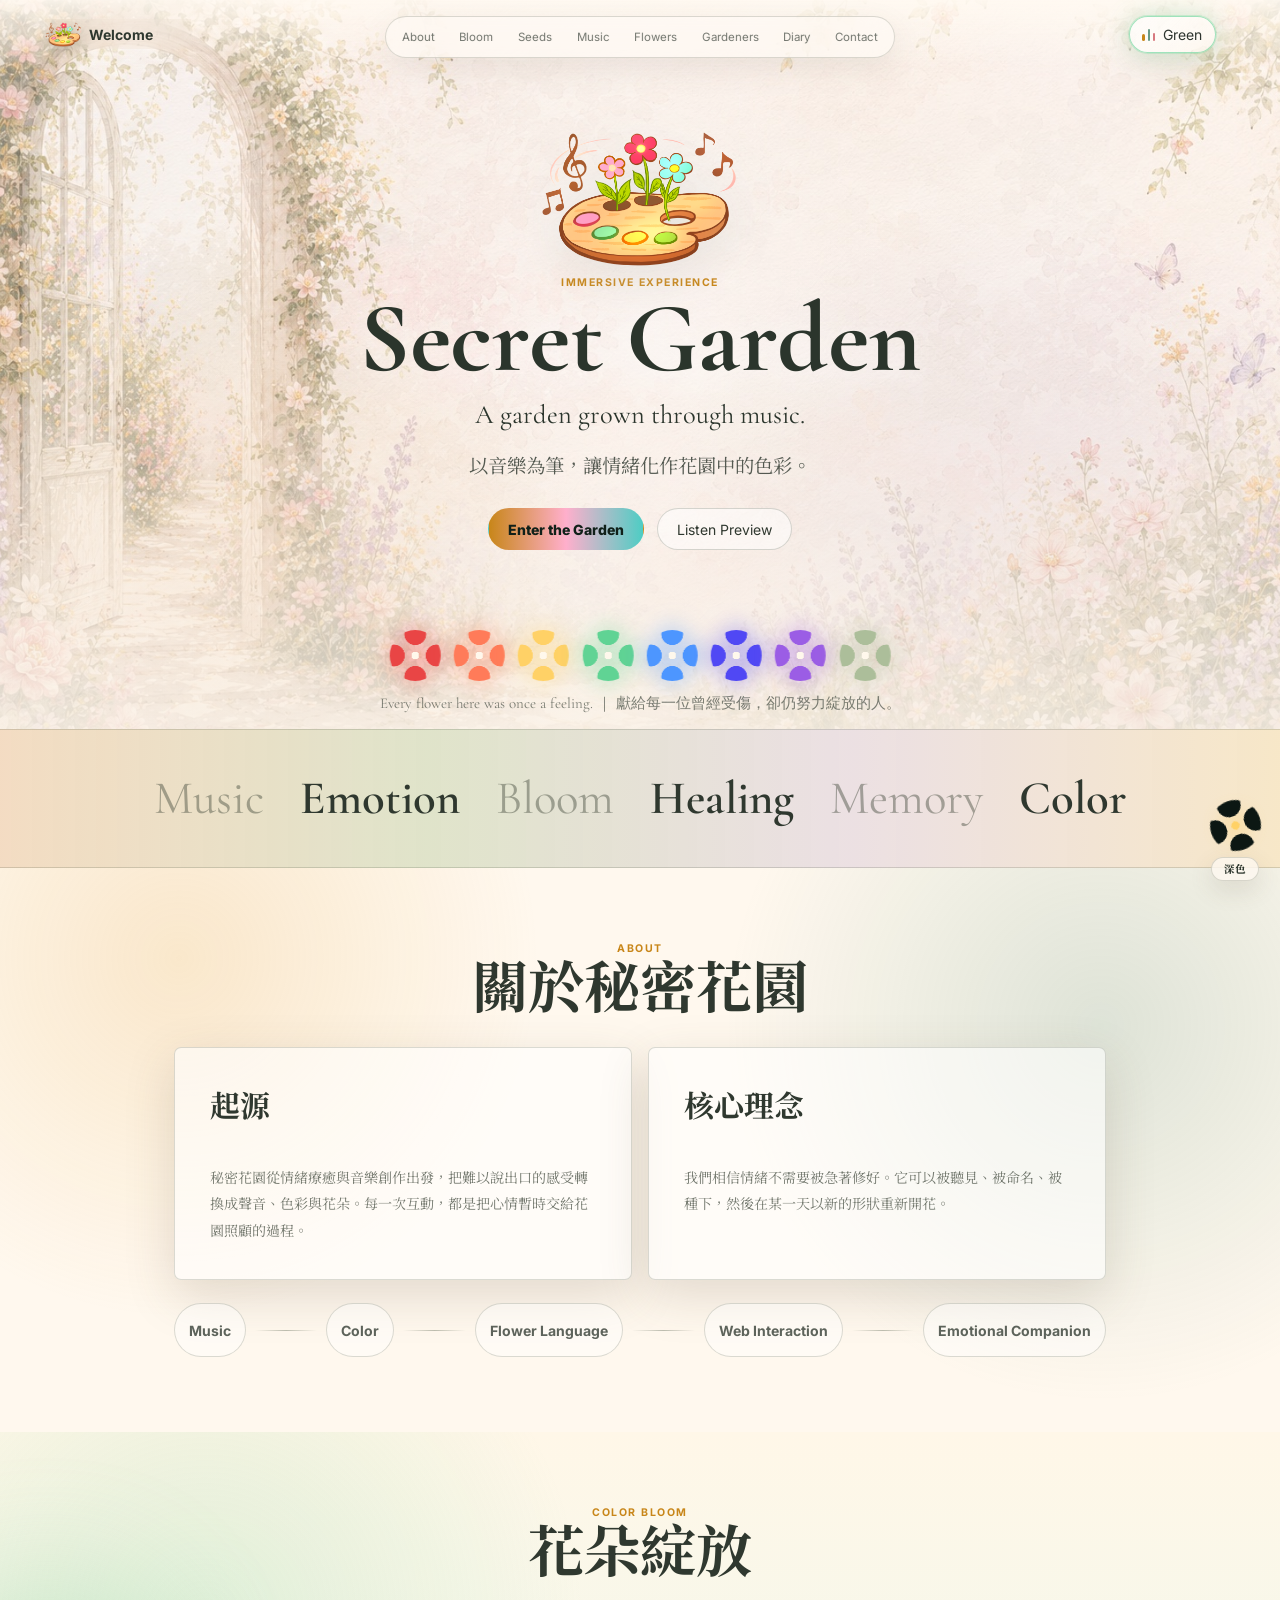
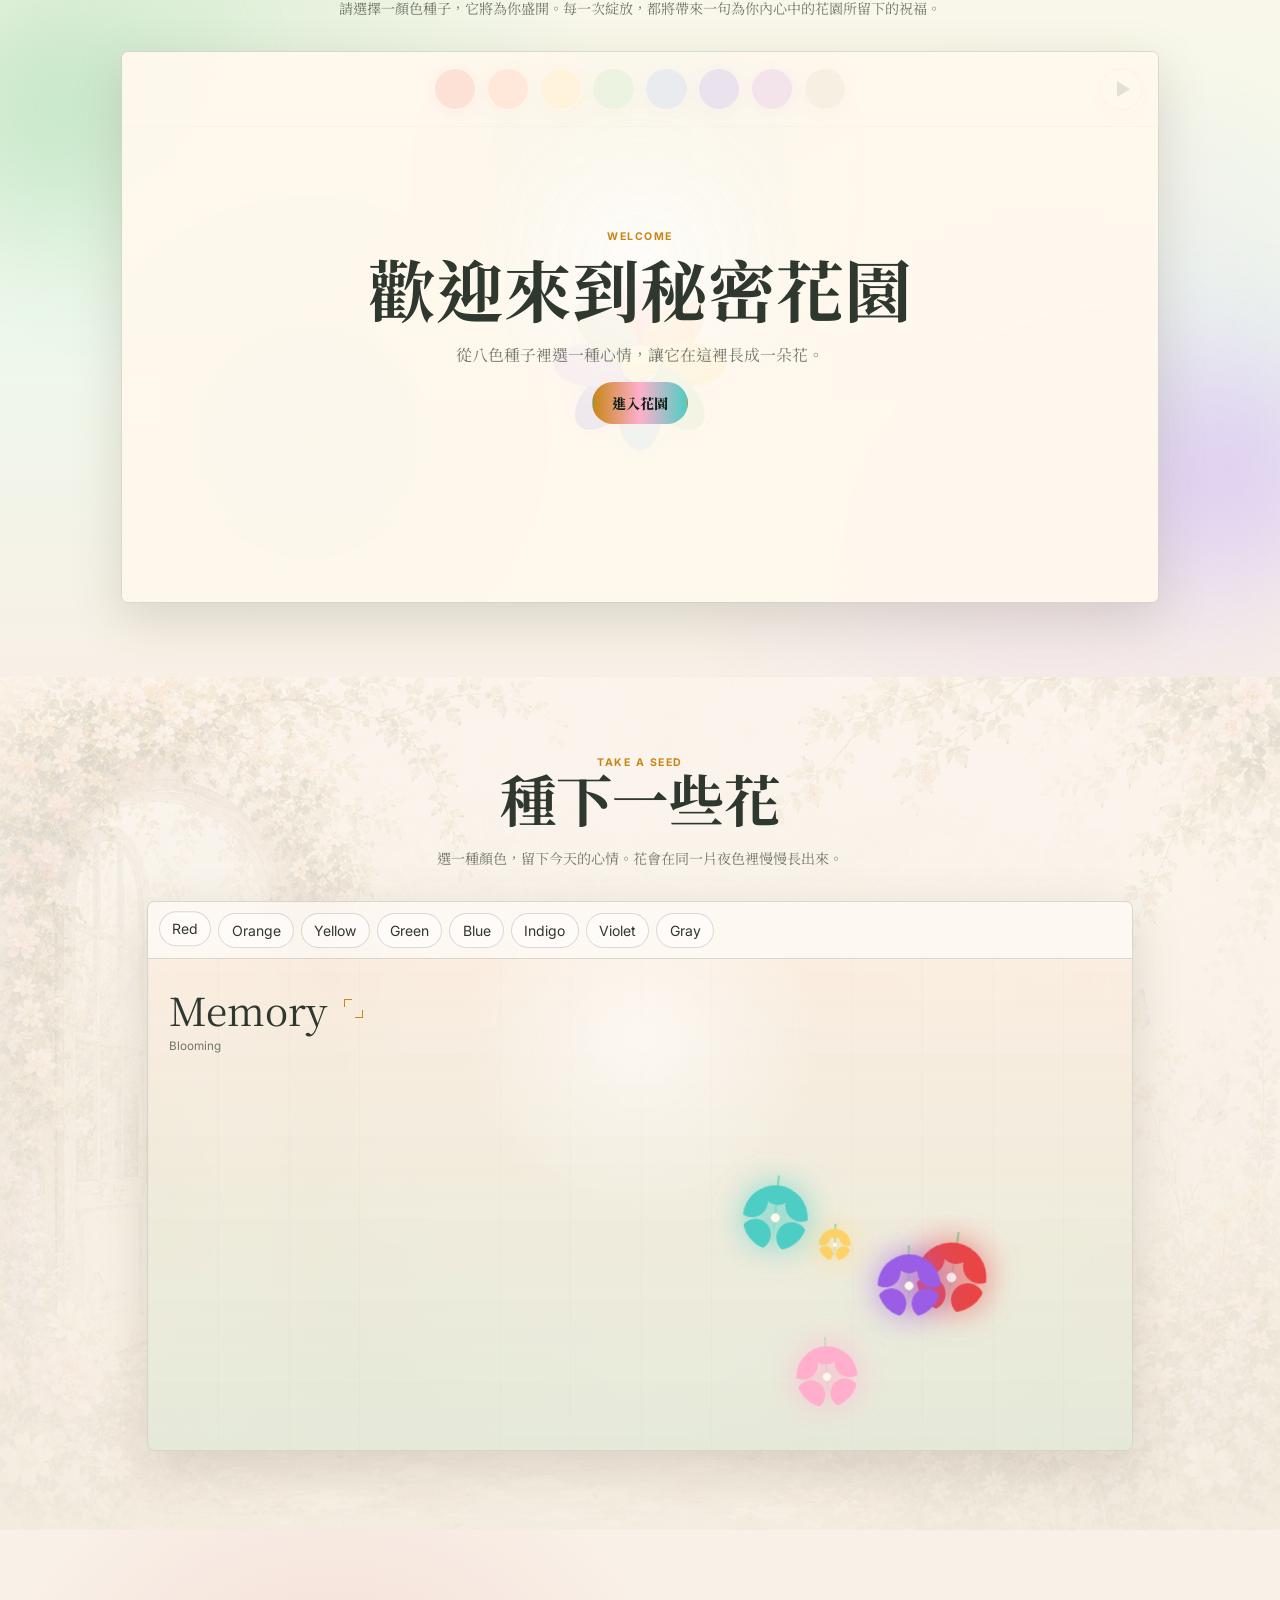
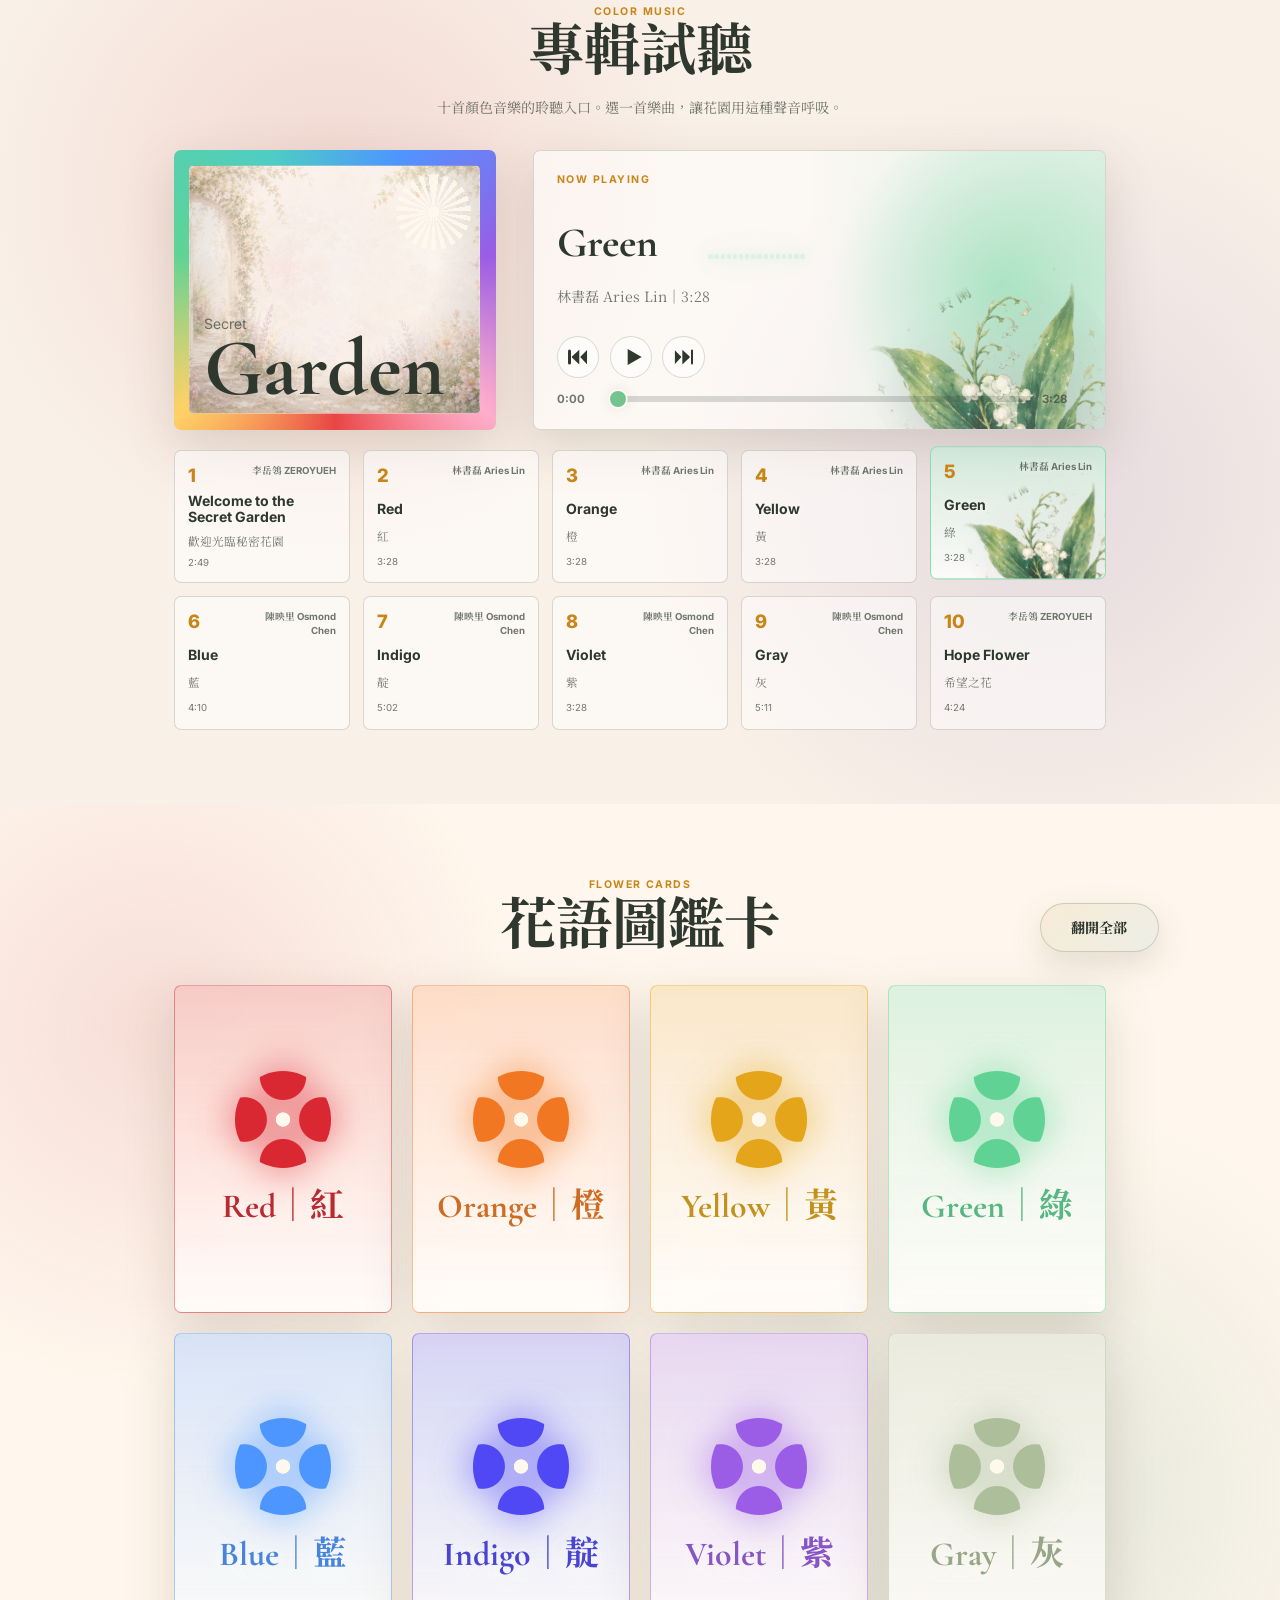
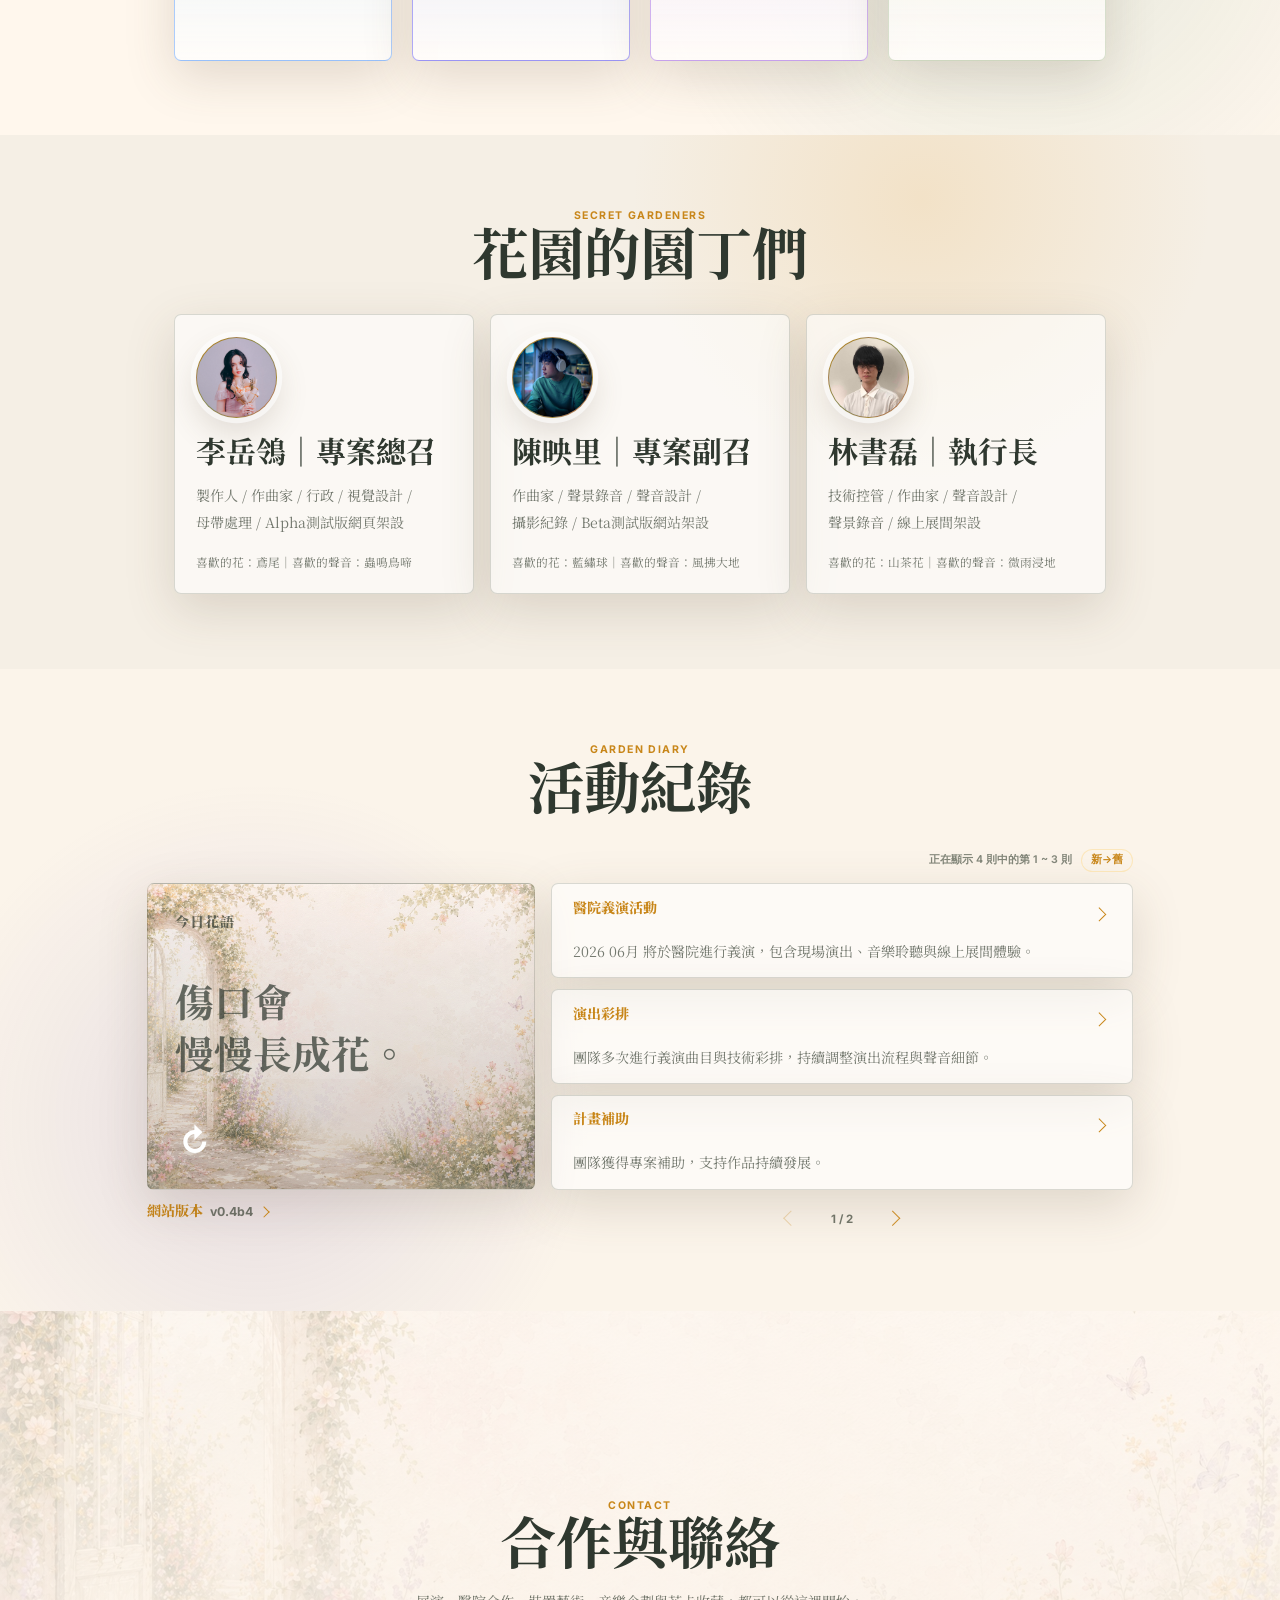
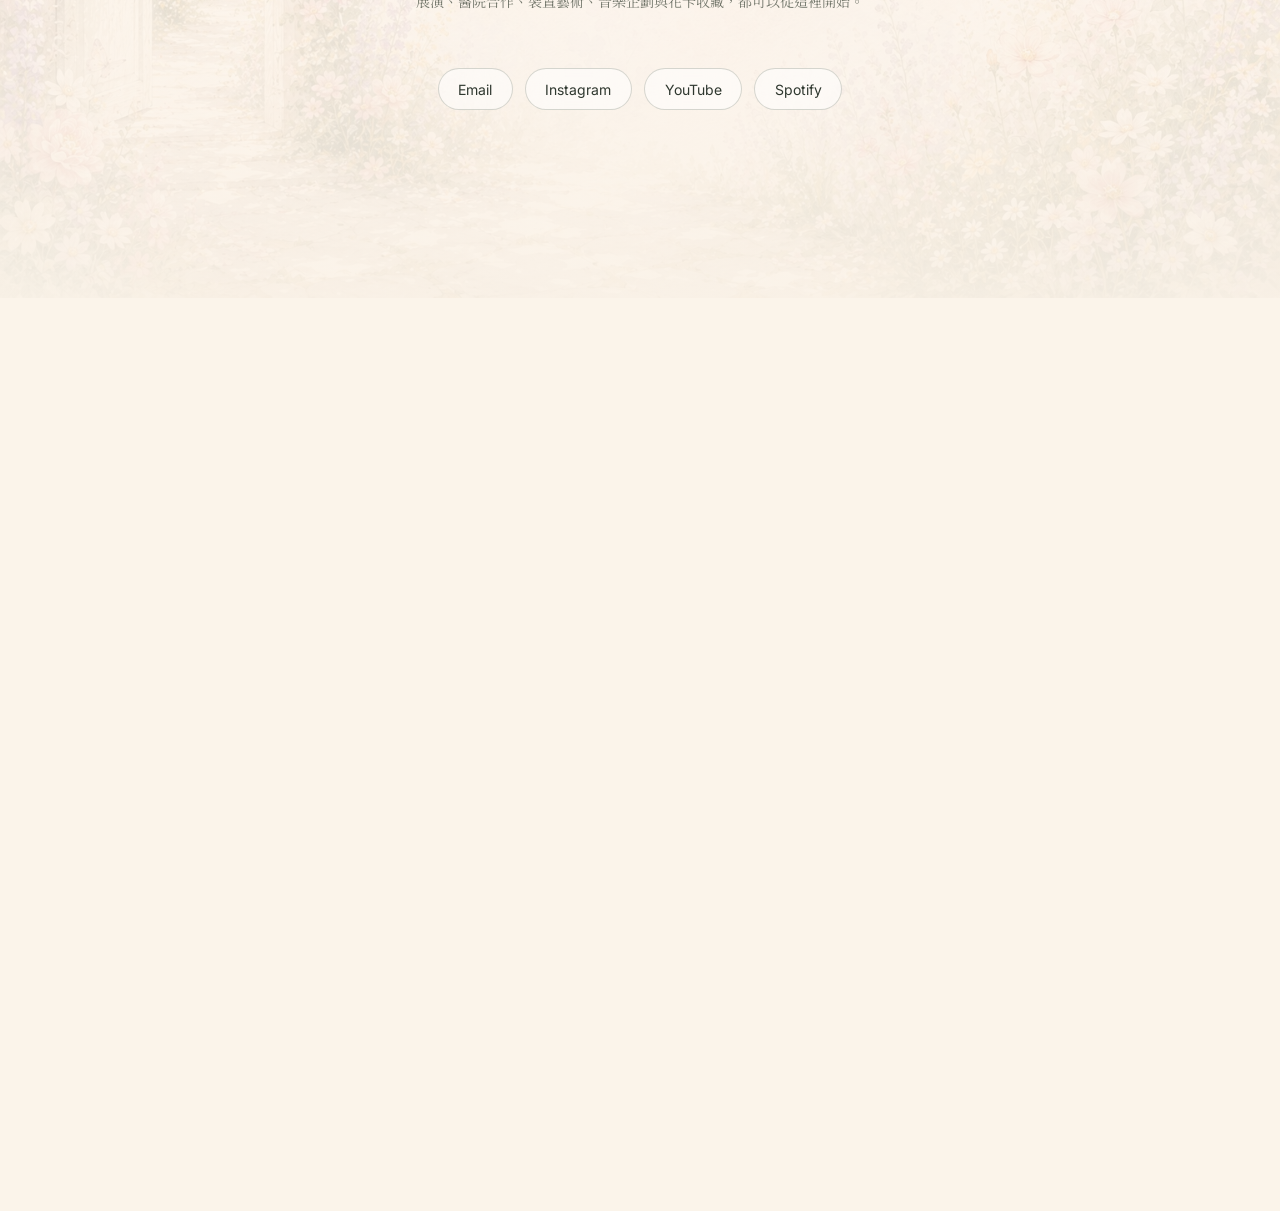
==== index.html @ f1ee034e "v0.4b4a-1" ====
<!DOCTYPE html>
<html lang="zh-Hant">
  <head>
    <script type="text/javascript">
    (function(c,l,a,r,i,t,y){
        c[a]=c[a]||function(){(c[a].q=c[a].q||[]).push(arguments)};
        t=l.createElement(r);t.async=1;t.src="https://www.clarity.ms/tag/"+i;
        y=l.getElementsByTagName(r)[0];y.parentNode.insertBefore(t,y);
    })(window, document, "clarity", "script", "x4n1hvvvhy");
</script>
    <!-- Google tag (gtag.js) -->
<script async src="https://www.googletagmanager.com/gtag/js?id=G-SZGV340QNG"></script>
<script>
  window.dataLayer = window.dataLayer || [];
  function gtag(){dataLayer.push(arguments);}
  gtag('js', new Date());

  gtag('config', 'G-SZGV340QNG');
</script>
    <meta charset="UTF-8" />
    <meta name="viewport" content="width=device-width, initial-scale=1.0, maximum-scale=1.0, user-scalable=no, viewport-fit=cover" />
    <title>Secret Garden | 秘密花園</title>
    <meta
      name="description"
      content="Secret Garden 秘密花園是一個以音樂、色彩、花語與情緒陪伴交織而成的沉浸式藝術企劃。"
    />
    <link rel="icon" type="image/png" href="assets/favicon-secret-garden-max.png?v=20260603-01" />
    <link rel="shortcut icon" type="image/png" href="assets/favicon-secret-garden-max.png?v=20260603-01" />
    <link rel="apple-touch-icon" href="assets/favicon-secret-garden-max.png?v=20260603-01" />
    <link rel="preconnect" href="https://fonts.googleapis.com" />
    <link rel="preconnect" href="https://fonts.gstatic.com" crossorigin />
    <link
      href="https://fonts.googleapis.com/css2?family=Cormorant+Garamond:wght@500;600;700&family=Noto+Serif+TC:wght@400;500;700&family=Inter:wght@400;500;600;700&display=swap"
      rel="stylesheet"
    />
    <link rel="preload" as="image" href="assets/light-garden-bg.jpg" fetchpriority="high" />
    <link rel="stylesheet" href="styles.css?v=20260609-02" />
  </head>
  <body data-theme="light">
    <div class="ambient-layer" aria-hidden="true">
      <canvas id="petal-canvas"></canvas>
      <div class="cursor-orb"></div>
    </div>

    <header class="site-header">
      <a class="brand" href="#home" aria-label="Secret Garden home">
        <img class="brand-mark" src="assets/secret-garden-logo-cropped.png" alt="" />
        <span id="brand-label" class="brand-label">Welcome</span>
      </a>
      <nav class="nav-links" aria-label="Primary navigation">
        <a href="#about">About</a>
        <a href="#bloom">Bloom</a>
        <a href="#garden">Seeds</a>
        <a href="#music">Music</a>
        <a href="#flowers">Flowers</a>
        <a href="#gardeners">Gardeners</a>
        <a href="#diary">Diary</a>
        <a href="#contact">Contact</a>
      </nav>
      <div class="sound-cluster" id="mini-player" aria-label="Background music controls">
        <button class="sound-toggle" type="button" aria-expanded="false" aria-label="展開音樂播放器">
          <span class="sound-bars" aria-hidden="true"><i></i><i></i><i></i></span>
          <span class="mini-track-title" aria-hidden="true">
            <span id="mini-track-title">Welcome to the Secret Garden</span>
          </span>
        </button>
        <div class="music-touch-hint" id="music-touch-hint" aria-hidden="true">
          <span>點按以控制音樂</span>
        </div>
        <div class="mini-player-panel" aria-label="迷你音樂播放器">
          <button class="mini-player-title" id="mini-player-title" type="button" aria-label="前往專輯聆聽">
            <span class="mini-title-viewport">
              <span id="mini-full-title">Welcome to the Secret Garden</span>
            </span>
            <i class="mini-title-jump-icon" aria-hidden="true"></i>
          </button>
          <div class="mini-player-controls">
            <button class="player-button prev" id="sound-prev" type="button" aria-label="上一首"></button>
            <button class="player-button play" id="mini-play" type="button" aria-label="暫停"></button>
            <button class="player-button next" id="sound-next" type="button" aria-label="下一首"></button>
          </div>
          <div class="mini-progress-wrap">
            <span id="mini-current-time">0:00</span>
            <input id="mini-progress" class="mini-progress" type="range" min="0" max="1000" value="0" aria-label="迷你播放器樂曲進度" />
            <span id="mini-duration">2:49</span>
          </div>
        </div>
      </div>
    </header>

    <main>
      <section class="hero section-panel" id="home" aria-labelledby="hero-title">
        <div class="hero-media" aria-hidden="true"></div>
        <div class="hero-shade" aria-hidden="true"></div>
        <div class="hero-content reveal">
          <img class="hero-logo" src="assets/secret-garden-logo-cropped.png" alt="" />
          <p class="eyebrow">Immersive Experience</p>
          <h1 id="hero-title">Secret Garden</h1>
          <p class="hero-kicker">A garden grown through music.</p>
          <p class="hero-copy">
            以音樂為筆，讓情緒化作花園中的色彩。
          </p>
          <div class="hero-actions">
            <a class="primary-action magnetic" href="#bloom">Enter the Garden</a>
            <a class="ghost-action magnetic" href="#music">Listen Preview</a>
          </div>
        </div>
        <div class="color-gate" aria-label="Eight color garden entrances">
          <button class="gate-flower" style="--tone: #e94545" data-tone="261.63" data-name="Red" data-bloom="red" aria-label="Red flower entrance"></button>
          <button class="gate-flower" style="--tone: #ff7b59" data-tone="293.66" data-name="Orange" data-bloom="orange" aria-label="Coral flower entrance"></button>
          <button class="gate-flower" style="--tone: #ffd166" data-tone="329.63" data-name="Yellow" data-bloom="yellow" aria-label="Gold flower entrance"></button>
          <button class="gate-flower" style="--tone: #60d394" data-tone="349.23" data-name="Green" data-bloom="green" aria-label="Green flower entrance"></button>
          <button class="gate-flower" style="--tone: #4d96ff" data-tone="392" data-name="Blue" data-bloom="blue" aria-label="Aqua flower entrance"></button>
          <button class="gate-flower" style="--tone: #5048F4" data-tone="440" data-name="Indigo" data-bloom="indigo" aria-label="Blue flower entrance"></button>
          <button class="gate-flower" style="--tone: #9b5de5" data-tone="493.88" data-name="Violet" data-bloom="purple" aria-label="Violet flower entrance"></button>
          <button class="gate-flower" style="--tone: #acbe9a" data-tone="523.25" data-name="Gray" data-bloom="gray" aria-label="Pink flower entrance"></button>
        </div>
        <div class="scroll-note">Every flower here was once a feeling. ｜ 獻給每一位曾經受傷，卻仍努力綻放的人。</div>
      </section>

      <section class="intro-band section-panel" aria-label="Core idea">
        <div class="wide-copy reveal">
          <span>Music</span>
          <strong>Emotion</strong>
          <span>Bloom</span>
          <strong>Healing</strong>
          <span>Memory</span>
          <strong>Color</strong>
        </div>
      </section>

      <section class="about section-panel" id="about" aria-labelledby="about-title">
        <div class="section-heading reveal">
          <p class="eyebrow">About</p>
          <h2 id="about-title">關於秘密花園</h2>
        </div>
        <div class="about-grid">
          <article class="origin-block reveal">
            <h3>起源</h3>
            <p>
              秘密花園從情緒療癒與音樂創作出發，把難以說出口的感受轉換成聲音、色彩與花朵。每一次互動，都是把心情暫時交給花園照顧的過程。
            </p>
          </article>
          <article class="origin-block reveal">
            <h3>核心理念</h3>
            <p>
              我們相信情緒不需要被急著修好。它可以被聽見、被命名、被種下，然後在某一天以新的形狀重新開花。
            </p>
          </article>
        </div>
        <div class="world-map reveal" aria-label="Secret Garden project structure">
          <div class="map-node active">Music</div>
          <div class="map-line"></div>
          <div class="map-node">Color</div>
          <div class="map-line"></div>
          <div class="map-node active">Flower Language</div>
          <div class="map-line"></div>
          <div class="map-node">Web Interaction</div>
          <div class="map-line"></div>
          <div class="map-node active">Emotional Companion</div>
        </div>
      </section>

      <section class="bloom-experience section-panel" id="bloom" aria-labelledby="bloom-title">
        <div class="bloom-orb orb-one" aria-hidden="true"></div>
        <div class="bloom-orb orb-two" aria-hidden="true"></div>
        <div class="section-heading reveal">
          <p class="eyebrow">Color Bloom</p>
          <h2 id="bloom-title">花朵綻放</h2>
          <p>請選擇一顏色種子，它將為你盛開。<span class="mobile-line-break"></span>每一次綻放，都將帶來一句為你內心中的花園所留下的祝福。</p>
        </div>
        <div class="bloom-lab reveal" data-bloom-color="#98d8aa">
          <div class="bloom-intro" id="bloom-intro">
            <p class="eyebrow">Welcome</p>
            <h3>歡迎來到秘密花園</h3>
            <p>從八色種子裡選一種心情，讓它在這裡長成一朵花。</p>
            <button class="primary-action magnetic" id="start-bloom" type="button">進入花園</button>
          </div>
          <div class="bloom-controls" aria-label="Bloom color choices">
            <button class="bloom-seed" type="button" style="--seed-color: #e94545" data-bloom="red" aria-label="紅色種子"></button>
            <button class="bloom-seed" type="button" style="--seed-color: #ff7b59" data-bloom="orange" aria-label="橙色種子"></button>
            <button class="bloom-seed" type="button" style="--seed-color: #ffd166" data-bloom="yellow" aria-label="黃色種子"></button>
            <button class="bloom-seed" type="button" style="--seed-color: #60d394" data-bloom="green" aria-label="綠色種子"></button>
            <button class="bloom-seed" type="button" style="--seed-color: #4d96ff" data-bloom="blue" aria-label="藍色種子"></button>
            <button class="bloom-seed" type="button" style="--seed-color: #5048f4" data-bloom="indigo" aria-label="靛色種子"></button>
            <button class="bloom-seed" type="button" style="--seed-color: #9b5de5" data-bloom="purple" aria-label="紫色種子"></button>
            <button class="bloom-seed" type="button" style="--seed-color: #acbe9a" data-bloom="gray" aria-label="灰色種子"></button>
            <button class="bloom-audio-toggle" id="bloom-audio-toggle" type="button" aria-label="暫停花朵音樂" aria-pressed="false"></button>
          </div>
          <div class="bloom-scene" aria-live="polite">
            <div class="bloom-empty" id="bloom-empty">選擇一顆種子，讓它在這裡盛開。</div>
            <div class="bloom-message" id="bloom-message"></div>
            <div class="bloom-palette" id="bloom-palette" aria-hidden="true">
              <span style="--angle: 0deg; --petal-color: #ff6b6b"></span>
              <span style="--angle: 45deg; --petal-color: #ffa94d"></span>
              <span style="--angle: 90deg; --petal-color: #ffd86b"></span>
              <span style="--angle: 135deg; --petal-color: #98d8aa"></span>
              <span style="--angle: 180deg; --petal-color: #8ec5ff"></span>
              <span style="--angle: 225deg; --petal-color: #6f75ff"></span>
              <span style="--angle: 270deg; --petal-color: #c6a0ff"></span>
              <span style="--angle: 315deg; --petal-color: #acbe9a"></span>
              <i></i>
            </div>
            <div class="bloom-plant" id="bloom-plant" aria-hidden="true">
              <div class="bloom-flower">
                <span style="--rotate: 0deg"></span>
                <span style="--rotate: 45deg"></span>
                <span style="--rotate: 90deg"></span>
                <span style="--rotate: 135deg"></span>
                <span style="--rotate: 180deg"></span>
                <span style="--rotate: 225deg"></span>
                <span style="--rotate: 270deg"></span>
                <span style="--rotate: 315deg"></span>
                <i></i>
              </div>
              <div class="bloom-stem"></div>
            </div>
            <figure class="bloom-card" id="bloom-card" role="button" tabindex="-1" aria-hidden="true" aria-label="前往對應花語圖鑑卡">
              <img src="" alt="" loading="lazy" />
            </figure>
          </div>
        </div>
      </section>

      <section class="garden section-panel" id="garden" aria-labelledby="garden-title">
        <div class="garden-backdrop" aria-hidden="true"></div>
        <div class="section-heading reveal">
          <p class="eyebrow">Take a Seed</p>
          <h2 id="garden-title">種下一些花</h2>
          <p>選一種顏色，留下今天的心情。<span class="mobile-line-break"></span>花會在同一片夜色裡慢慢長出來。</p>
        </div>
        <div class="garden-stage reveal">
          <div class="garden-toolbar" aria-label="Garden color choices">
            <button class="seed active" type="button" style="--seed-color: #e94545" data-color="#e94545" data-word="勇氣">Red</button>
            <button class="seed" type="button" style="--seed-color: #ff7b59" data-color="#ff7b59" data-word="溫暖">Orange</button>
            <button class="seed" type="button" style="--seed-color: #ffd166" data-color="#ffd166" data-word="夢想">Yellow</button>
            <button class="seed" type="button" style="--seed-color: #60d394" data-color="#60d394" data-word="平靜">Green</button>
            <button class="seed" type="button" style="--seed-color: #4d96ff" data-color="#4d96ff" data-word="真心">Blue</button>
            <button class="seed" type="button" style="--seed-color: #5048f4" data-color="#5048f4" data-word="信仰">Indigo</button>
            <button class="seed" type="button" style="--seed-color: #9b5de5" data-color="#9b5de5" data-word="療癒">Violet</button>
            <button class="seed" type="button" style="--seed-color: #acbe9a" data-color="#acbe9a" data-word="沈澱">Gray</button>
          </div>
          <div class="living-garden" id="living-garden" aria-live="polite">
            <div class="garden-message">
              <div class="garden-message-heading">
                <span id="garden-word">勇氣</span>
                <button class="garden-expand-toggle" id="garden-expand-toggle" type="button" aria-label="放大種花區域" aria-pressed="false">
                  <i aria-hidden="true"></i>
                </button>
              </div>
              <small>Blooming</small>
            </div>
          </div>
        </div>
      </section>

      <section class="music section-panel" id="music" aria-labelledby="music-title">
        <div class="section-heading reveal">
          <p class="eyebrow">Color Music</p>
          <h2 id="music-title">專輯試聽</h2>
          <p>十首顏色音樂的聆聽入口。選一首樂曲，讓花園用這種聲音呼吸。</p>
        </div>
        <div class="album-player reveal">
          <div class="album-console">
            <div class="album-art" aria-label="Secret Garden album visual">
              <span>Secret</span>
              <strong>Garden</strong>
              <i></i>
            </div>
            <div class="album-now">
              <p class="eyebrow">Now Playing</p>
              <div class="album-title-row">
                <h3 id="album-now-title">Welcome to the Secret Garden</h3>
                <div class="album-eq album-eq-title petal-wave" id="album-eq" aria-hidden="true"></div>
              </div>
              <div class="album-meta-row">
                <p id="album-now-meta">李岳鴒｜2:49</p>
                <div class="album-eq album-eq-meta petal-wave" aria-hidden="true"></div>
              </div>
              <div class="album-controls" aria-label="Album playback controls">
                <button class="player-button prev" id="album-prev" type="button" aria-label="上一首"></button>
                <button class="player-button play" id="album-play" type="button" aria-label="暫停"></button>
                <button class="player-button next" id="album-next" type="button" aria-label="下一首"></button>
              </div>
              <div class="album-progress-wrap">
                <span id="album-current-time">0:00</span>
                <input id="album-progress" class="album-progress" type="range" min="0" max="1000" value="0" aria-label="樂曲進度" />
                <span id="album-duration">2:49</span>
              </div>
            </div>
          </div>
          <div class="track-list" id="album-track-list">
            <button class="track active" type="button" data-track="0" style="--track-color: #8fa780">
              <span class="track-number">1</span>
              <span class="track-composer">李岳鴒 ZEROYUEH</span>
              <strong>Welcome to the<br />Secret Garden</strong>
              <small>歡迎光臨秘密花園</small>
              <em>2:49</em>
            </button>
            <button class="track" type="button" data-track="1" style="--track-color: #e94545; --track-flower: url('assets/cards/flowers/red-flower.png')">
              <span class="track-number">2</span>
              <span class="track-composer">林書磊 Aries Lin</span>
              <strong>Red</strong>
              <small>紅</small>
              <em>3:28</em>
            </button>
            <button class="track" type="button" data-track="2" style="--track-color: #ff7b59; --track-flower: url('assets/cards/flowers/orange-flower.png')">
              <span class="track-number">3</span>
              <span class="track-composer">林書磊 Aries Lin</span>
              <strong>Orange</strong>
              <small>橙</small>
              <em>3:28</em>
            </button>
            <button class="track" type="button" data-track="3" style="--track-color: #ffd166; --track-flower: url('assets/cards/flowers/yellow-flower.png')">
              <span class="track-number">4</span>
              <span class="track-composer">林書磊 Aries Lin</span>
              <strong>Yellow</strong>
              <small>黃</small>
              <em>3:28</em>
            </button>
            <button class="track" type="button" data-track="4" style="--track-color: #60d394; --track-flower: url('assets/cards/flowers/green-flower.png')">
              <span class="track-number">5</span>
              <span class="track-composer">林書磊 Aries Lin</span>
              <strong>Green</strong>
              <small>綠</small>
              <em>3:28</em>
            </button>
            <button class="track" type="button" data-track="5" style="--track-color: #4d96ff; --track-flower: url('assets/cards/flowers/blue-flower.png')">
              <span class="track-number">6</span>
              <span class="track-composer">陳映里 Osmond Chen</span>
              <strong>Blue</strong>
              <small>藍</small>
              <em>4:10</em>
            </button>
            <button class="track" type="button" data-track="6" style="--track-color: #5542a1; --track-flower: url('assets/cards/flowers/indigo-flower.png')">
              <span class="track-number">7</span>
              <span class="track-composer">陳映里 Osmond Chen</span>
              <strong>Indigo</strong>
              <small>靛</small>
              <em>5:02</em>
            </button>
            <button class="track" type="button" data-track="7" style="--track-color: #8b62c7; --track-flower: url('assets/cards/flowers/purple-flower.png')">
              <span class="track-number">8</span>
              <span class="track-composer">陳映里 Osmond Chen</span>
              <strong>Violet</strong>
              <small>紫</small>
              <em>3:28</em>
            </button>
            <button class="track" type="button" data-track="8" style="--track-color: #acbe9a; --track-flower: url('assets/cards/flowers/gray-flower.png')">
              <span class="track-number">9</span>
              <span class="track-composer">陳映里 Osmond Chen</span>
              <strong>Gray</strong>
              <small>灰</small>
              <em>5:11</em>
            </button>
            <button class="track" type="button" data-track="9" style="--track-color: #ffafcc">
              <span class="track-number">10</span>
              <span class="track-composer">李岳鴒 ZEROYUEH</span>
              <strong>Hope Flower</strong>
              <small>希望之花</small>
              <em>4:24</em>
            </button>
          </div>
        </div>
      </section>

      <section class="flowers section-panel" id="flowers" aria-labelledby="flowers-title">
        <div class="section-heading reveal">
          <p class="eyebrow">Flower Cards</p>
          <h2 id="flowers-title">花語圖鑑卡</h2>
        </div>
        <div class="flower-actions reveal">
          <button class="flip-all-button" id="flip-all-cards" type="button" aria-pressed="false">
            翻開全部
          </button>
        </div>
        <div class="card-grid">
          <button class="flower-card reveal" type="button" data-flower-card="red" style="--card-color: #d92832" aria-label="翻開紅色山茶花花卡">
            <span class="card-face front">
              <i></i>
              <strong>Red｜紅</strong>
            </span>
            <span class="card-face back">
              <img src="assets/cards/web/red.jpg" alt="紅色山茶花小花卡" loading="lazy" decoding="async" />
            </span>
          </button>
          <button class="flower-card reveal" type="button" data-flower-card="orange" style="--card-color: #f27722" aria-label="翻開橙色金盞花花卡">
            <span class="card-face front">
              <i></i>
              <strong>Orange｜橙</strong>
            </span>
            <span class="card-face back">
              <img src="assets/cards/web/orange.jpg" alt="橙色金盞花小花卡" loading="lazy" decoding="async" />
            </span>
          </button>
          <button class="flower-card reveal" type="button" data-flower-card="yellow" style="--card-color: #e4a51a" aria-label="翻開黃色向日葵花卡">
            <span class="card-face front">
              <i></i>
              <strong>Yellow｜黃</strong>
            </span>
            <span class="card-face back">
              <img src="assets/cards/web/yellow.jpg" alt="黃色向日葵小花卡" loading="lazy" decoding="async" />
            </span>
          </button>
          <button class="flower-card reveal" type="button" data-flower-card="green" style="--card-color: #60d394" aria-label="翻開綠色鈴蘭花卡">
            <span class="card-face front">
              <i></i>
              <strong>Green｜綠</strong>
            </span>
            <span class="card-face back">
              <img src="assets/cards/web/green.jpg" alt="綠色鈴蘭小花卡" loading="lazy" decoding="async" />
            </span>
          </button>
          <button class="flower-card reveal" type="button" data-flower-card="blue" style="--card-color: #4d96ff" aria-label="翻開藍色藍繡球花卡">
            <span class="card-face front">
              <i></i>
              <strong>Blue｜藍</strong>
            </span>
            <span class="card-face back">
              <img src="assets/cards/web/blue.jpg" alt="藍色藍繡球小花卡" loading="lazy" decoding="async" />
            </span>
          </button>
          <button class="flower-card reveal" type="button" data-flower-card="indigo" style="--card-color: #5048F4" aria-label="翻開靛色鳶尾花卡">
            <span class="card-face front">
              <i></i>
              <strong>Indigo｜靛</strong>
            </span>
            <span class="card-face back">
              <img src="assets/cards/web/indigo.jpg" alt="靛色鳶尾小花卡" loading="lazy" decoding="async" />
            </span>
          </button>
          <button class="flower-card reveal" type="button" data-flower-card="purple" style="--card-color: #9b5de5" aria-label="翻開紫色薰衣草花卡">
            <span class="card-face front">
              <i></i>
              <strong>Violet｜紫</strong>
            </span>
            <span class="card-face back">
              <img src="assets/cards/web/purple.jpg" alt="紫色薰衣草小花卡" loading="lazy" decoding="async" />
            </span>
          </button>
          <button class="flower-card reveal" type="button" data-flower-card="gray" style="--card-color: #acbe9a" aria-label="翻開灰色銀葉菊花卡">
            <span class="card-face front">
              <i></i>
              <strong>Gray｜灰</strong>
            </span>
            <span class="card-face back">
              <img src="assets/cards/web/gray.jpg" alt="灰色銀葉菊小花卡" loading="lazy" decoding="async" />
            </span>
          </button>
        </div>
      </section>

      <section class="gardeners section-panel" id="gardeners" aria-labelledby="gardeners-title">
        <div class="section-heading reveal">
          <p class="eyebrow">Secret Gardeners</p>
          <h2 id="gardeners-title">花園的園丁們</h2>
        </div>
        <div class="people-grid">
          <article class="person reveal">
            <img class="avatar" src="assets/gardeners/li-yueling.png" alt="李岳鴒大頭照" loading="lazy" />
            <h3>李岳鴒｜專案總召</h3>
            <p>製作人 / 作曲家 / 行政 / 視覺設計 /<br />母帶處理 / Alpha測試版網頁架設</p>
            <small>喜歡的花：鳶尾｜喜歡的聲音：蟲鳴鳥啼</small>
          </article>
          <article class="person reveal">
            <img class="avatar" src="assets/gardeners/chen-yingli.jpg" alt="陳映里大頭照" loading="lazy" />
            <h3>陳映里｜專案副召</h3>
            <p>作曲家 / 聲景錄音 / 聲音設計 /<br />攝影紀錄 / Beta測試版網站架設</p>
            <small>喜歡的花：藍繡球｜喜歡的聲音：風拂大地</small>
          </article>
          <article class="person reveal">
            <img class="avatar" src="assets/gardeners/lin-shulei.jpg" alt="林書磊大頭照" loading="lazy" />
            <h3>林書磊｜執行長</h3>
            <p>技術控管 / 作曲家 / 聲音設計 /<br />聲景錄音 / 線上展間架設</p>
            <small>喜歡的花：山茶花｜喜歡的聲音：微雨浸地</small>
          </article>
        </div>
      </section>

      <section class="diary section-panel" id="diary" aria-labelledby="diary-title">
        <div class="section-heading reveal">
          <p class="eyebrow">Garden Diary</p>
          <h2 id="diary-title">活動紀錄</h2>
        </div>
        <div class="diary-layout">
          <div class="diary-aside">
            <article class="diary-feature reveal">
              <span>今日花語</span>
              <strong id="daily-phrase" aria-live="polite">讓心事先停在花瓣上。</strong>
              <div class="daily-phrase-actions">
                <button class="daily-phrase-button" id="daily-phrase-random" type="button" aria-label="隨機花語" title="隨機花語"></button>
              </div>
            </article>
            <div class="version-archive version-link-card diary-version-link" id="version-archive">
              <a class="version-summary version-link" id="version-link" href="version.html" target="_blank" rel="opener" aria-label="開啟網站版本紀錄新分頁">
                <span class="version-link-copy">
                  <strong id="version-toggle-title">網站版本</strong>
                  <span class="version-link-inline">
                    <small id="version-toggle-subtitle">v0.4b4a</small>
                    <i class="version-link-arrow" aria-hidden="true"></i>
                  </span>
                </span>
              </a>
            </div>
          </div>
          <div class="timeline reveal">
            <article data-summary="2026 06月 將於醫院進行義演，包含現場演出、音樂聆聽與線上展間體驗。">
              <time>醫院義演活動</time>
              <p>「秘密花園」將計畫在醫院場所進行現場演出、音樂聆聽、「秘密花園」線上展間之體驗等等，我們將會持續更新最新消息，期待你的參與。</p>
            </article>
            <article data-summary="團隊多次進行義演曲目與技術彩排，持續調整演出流程與聲音細節。">
              <time>演出彩排</time>
              <p>「秘密花園」團隊為了醫院的義演活動，多次在 國立臺北藝術大學 活動中心一樓B116實驗室 進行演出彩排。

                - 2026 05/25（15:00 ~ 17:00）：義演當天的曲目安排與時長規劃；演出曲目「Gray｜灰」排練；演出曲目「Near Light」排練。

                - 2026 06/01（13:00 ~ 17:00）：演出曲目「Gray｜灰」排練；解決技術問題。

                - 2026 06/15（13:00 ~ 17:00）：即將到來。
              </p>
            </article>
            <article data-summary="團隊獲得專案補助，支持作品持續發展。">
              <time>計畫補助</time>
              <p>「秘密花園」團隊曾於以下時間獲得計畫之補助：

                - 國立臺北藝術大學 課外活動指導組 114-2服務學習活動核定經費補助
                  ｜新台幣壹萬參千元整（13,000 NT＄）   ——2026 05/20

                - 國立臺北藝術大學 音樂與影像跨域學士學位學程 第五屆創意專案獎｜
                  ｜新台幣參千元整（3,000 NT＄）   ——2026 05/28
              </p>
            </article>
            <article data-summary="「秘密花園」從個人提案轉為完整專案，核心成員於此時正式集結。">
              <time>計畫成立</time>
              <p>2026 02/26，「秘密花園」計畫從 總召-李岳鴒 的個人提案正式轉為完整專案，當天招募了核心成員，組成現在的「秘密花園」團隊。</p>
            </article>
          </div>
        </div>
      </section>

      <section class="contact section-panel" id="contact" aria-labelledby="contact-title">
        <div class="section-heading reveal">
          <p class="eyebrow">Contact</p>
          <h2 id="contact-title">合作與聯絡</h2>
          <p>展演、醫院合作、裝置藝術、音樂企劃與花卡收藏，都可以從這裡開始。</p>
        </div>
        <div class="contact-links reveal">
          <a class="magnetic" href="mailto:secret.gardener.mit@gmail.com">Email</a>
          <a class="magnetic" href="https://www.instagram.com/secret_garden_0625?igsh=MTh5aHJhMnB4MGkwMA%3D%3D&utm_source=qr">Instagram</a>
          <a class="magnetic" href="https://youtube.com/@secretgardener-mit?si=hP4gkZCS1fGj2H9G">YouTube</a>
          <button class="magnetic spotify-soon-trigger" id="spotify-soon-trigger" type="button">Spotify</button>
        </div>
      </section>
    </main>

    <div class="theme-toggle" aria-label="Theme switcher">
      <button class="theme-toggle-button" id="theme-toggle" type="button" aria-label="切換到深色主題">
        <span class="theme-flower-visual" aria-hidden="true"></span>
      </button>
      <span class="theme-toggle-label" id="theme-toggle-label">深色</span>
    </div>
    <div class="coming-soon-modal" id="spotify-soon-modal" aria-hidden="true">
      <div class="coming-soon-backdrop" data-close-spotify-modal></div>
      <div class="coming-soon-card" role="dialog" aria-modal="true" aria-labelledby="spotify-soon-title">
        <button class="coming-soon-close" type="button" aria-label="關閉 Spotify 提示" data-close-spotify-modal></button>
        <p class="eyebrow">Spotify</p>
        <h3 id="spotify-soon-title">Comming Soon</h3>
        <p>專輯正在上架 Spotify 中。</p>
      </div>
    </div>
    <div class="bloom-toast" id="bloom-toast" aria-live="polite"></div>
    <script src="script.js?v=20260609-02"></script>
  </body>
</html>
---- styles.css ----
:root {
  --ink: #fff8ec;
  --muted: rgba(255, 248, 236, 0.72);
  --night: #07110f;
  --moss: #132a21;
  --gold: #ffd166;
  --rose: #ff7a90;
  --aqua: #4d96ff;
  --violet: #9b5de5;
  --line: rgba(255, 248, 236, 0.18);
  --glass: rgba(9, 24, 20, 0.56);
  --shadow: 0 22px 70px rgba(0, 0, 0, 0.32);
  --panel: rgba(255, 248, 236, 0.07);
  --hero-image: url("assets/secret-garden-hero.png");
  --hero-ink: #fff8ec;
  --theme-flower-petal: #fff7e8;
  --theme-flower-center: #e5b35b;
  --theme-flower-stem: #8fa780;
  --tooltip-bg: rgba(255, 248, 236, 0.92);
  --tooltip-ink: #102019;
  --theme-wash-a: rgba(255, 209, 102, 0.22);
  --theme-wash-b: rgba(78, 205, 196, 0.2);
}

* {
  box-sizing: border-box;
}

html {
  scroll-behavior: smooth;
  overflow-anchor: none;
}

body {
  margin: 0;
  color: var(--ink);
  background: var(--night);
  font-family: "Inter", "Noto Serif TC", system-ui, sans-serif;
  overflow-x: hidden;
  transition: background 360ms ease, color 360ms ease;
}

html.custom-cursor-enabled,
html.custom-cursor-enabled *,
html.custom-cursor-enabled *::before,
html.custom-cursor-enabled *::after {
  cursor: none !important;
}

html.windows-custom-cursor,
html.windows-custom-cursor *,
html.windows-custom-cursor *::before,
html.windows-custom-cursor *::after {
  cursor: var(--windows-cursor, auto) !important;
}

html.windows-custom-cursor.cursor-interactive,
html.windows-custom-cursor.cursor-interactive *,
html.windows-custom-cursor.cursor-interactive *::before,
html.windows-custom-cursor.cursor-interactive *::after {
  cursor: var(--windows-cursor-sprout, var(--windows-cursor, auto)) !important;
}

html.windows-custom-cursor.cursor-pressing,
html.windows-custom-cursor.cursor-pressing *,
html.windows-custom-cursor.cursor-pressing *::before,
html.windows-custom-cursor.cursor-pressing *::after {
  cursor: var(--windows-cursor-press, var(--windows-cursor, auto)) !important;
}

body.theme-shifting::before,
body.theme-shifting::after {
  content: "";
  position: fixed;
  inset: 0;
  z-index: 72;
  pointer-events: none;
}

body.theme-shifting::before {
  background:
    radial-gradient(circle at 32% 42%, var(--theme-wash-a), transparent 34%),
    radial-gradient(circle at 68% 58%, var(--theme-wash-b), transparent 38%),
    rgba(255, 255, 255, 0.12);
  animation: theme-wash-in 680ms ease both;
}

body.theme-shifting::after {
  background:
    radial-gradient(circle at 70% 48%, rgba(7, 17, 15, 0.22), transparent 34%),
    radial-gradient(circle at 28% 62%, rgba(255, 248, 236, 0.2), transparent 42%);
  mix-blend-mode: soft-light;
  animation: theme-wash-out 680ms ease both;
}

html.performance-lite body.theme-shifting::before {
  background: color-mix(in srgb, var(--night), transparent 62%);
  animation: theme-lite-fade 360ms ease both;
  transform: translateZ(0);
}

html.performance-lite body.theme-shifting::after {
  content: none;
}

body[data-theme="light"] {
  --ink: #2f382f;
  --muted: rgba(63, 70, 58, 0.72);
  --night: #fbf4ea;
  --moss: #eff1df;
  --gold: #c88619;
  --rose: #d7797f;
  --aqua: #699a86;
  --violet: #8a74b9;
  --line: rgba(71, 83, 63, 0.2);
  --glass: rgba(255, 250, 243, 0.72);
  --shadow: 0 18px 56px rgba(95, 79, 55, 0.18);
  --panel: rgba(255, 255, 255, 0.58);
  --hero-image: url("assets/light-garden-bg.jpg");
  --hero-ink: #2b352c;
  --theme-flower-petal: #0c1713;
  --theme-flower-center: #ffd166;
  --theme-flower-stem: #253d34;
  --tooltip-bg: rgba(255, 251, 246, 0.86);
  --tooltip-ink: #263328;
  --theme-wash-a: rgba(255, 249, 241, 0.84);
  --theme-wash-b: rgba(215, 121, 127, 0.18);
}

body.sound-on .sound-bars i {
  animation-play-state: running;
}

@keyframes theme-wash-in {
  0% {
    opacity: 0;
    transform: scale(0.98);
  }
  38% {
    opacity: 0.9;
  }
  100% {
    opacity: 0;
    transform: scale(1.04);
  }
}

@keyframes theme-wash-out {
  0% {
    opacity: 0.62;
    transform: scale(1.04);
  }
  100% {
    opacity: 0;
    transform: scale(0.98);
  }
}

@keyframes theme-lite-fade {
  0% {
    opacity: 0;
  }
  45% {
    opacity: 0.48;
  }
  100% {
    opacity: 0;
  }
}

@keyframes theme-flower-native-spin {
  to {
    transform: translate3d(0, 0, 0) rotate(360deg);
  }
}

@keyframes theme-flower-native-boost {
  0% {
    transform: translate3d(0, 0, 0) rotate(0deg);
  }
  18% {
    transform: translate3d(0, 0, 0) rotate(46deg);
  }
  58% {
    transform: translate3d(0, 0, 0) rotate(330deg);
  }
  100% {
    transform: translate3d(0, 0, 0) rotate(540deg);
  }
}

a {
  color: inherit;
  text-decoration: none;
}

button {
  color: inherit;
  font: inherit;
}

.ambient-layer {
  position: fixed;
  inset: 0;
  z-index: 120;
  pointer-events: none;
}

#petal-canvas {
  width: 100%;
  height: 100%;
  display: block;
}

.cursor-orb {
  position: fixed;
  z-index: 10000;
  left: 0;
  top: 0;
  width: 20px;
  height: 20px;
  border-radius: 999px;
  pointer-events: none;
  background:
    radial-gradient(circle at 34% 30%, rgba(255, 255, 255, 0.72), transparent 0 18%, transparent 36%),
    var(--cursor-color, rgba(255, 209, 102, 0.78));
  border: 2px solid rgba(255, 255, 255, 0.68);
  opacity: 0;
  transform: translate3d(calc(var(--cursor-x, -80px) - 50%), calc(var(--cursor-y, -80px) - 50%), 0) scale(var(--cursor-scale, 0));
  transition:
    opacity 160ms ease,
    transform 180ms cubic-bezier(0.2, 0.8, 0.2, 1),
    background 180ms ease;
  mix-blend-mode: normal;
  will-change: transform, opacity;
}

.cursor-orb::before,
.cursor-orb::after {
  content: "";
  position: absolute;
  left: 50%;
  bottom: 72%;
  opacity: 0;
  transform-origin: 50% 100%;
  transition: opacity 180ms ease, transform 190ms cubic-bezier(0.2, 0.9, 0.2, 1);
}

.cursor-orb::before {
  width: 3px;
  height: 18px;
  border-radius: 999px;
  background: linear-gradient(180deg, #93d47f, #407d47);
  transform: translateX(-50%) scaleY(0);
}

.cursor-orb::after {
  width: 13px;
  height: 8px;
  border-radius: 100% 0 100% 0;
  background: #8ed77e;
  transform: translate(0, -9px) rotate(-34deg) scale(0);
}

body.custom-cursor-active .cursor-orb,
html.custom-cursor-active > .cursor-orb {
  --cursor-scale: 1;
  opacity: 1;
}

body.cursor-pressing .cursor-orb,
html.cursor-pressing > .cursor-orb {
  --cursor-scale: 0.72;
  background:
    radial-gradient(circle at 34% 30%, rgba(255, 255, 255, 0.44), transparent 0 16%, transparent 36%),
    color-mix(in srgb, var(--cursor-color, #ffd166), #07110f 38%);
}

body.cursor-interactive .cursor-orb::before,
html.cursor-interactive > .cursor-orb::before,
body:has(a:hover, button:hover, input:hover, [role="button"]:hover, .track:hover, .flower-card:hover, .seed:hover, .bloom-seed:hover, .gate-flower:hover, .sound-cluster:hover, .theme-toggle-button:hover, .garden-stage:hover, .living-garden:hover) .cursor-orb::before {
  opacity: 1;
  transform: translateX(-50%) scaleY(1);
}

body.cursor-interactive .cursor-orb::after,
html.cursor-interactive > .cursor-orb::after,
body:has(a:hover, button:hover, input:hover, [role="button"]:hover, .track:hover, .flower-card:hover, .seed:hover, .bloom-seed:hover, .gate-flower:hover, .sound-cluster:hover, .theme-toggle-button:hover, .garden-stage:hover, .living-garden:hover) .cursor-orb::after {
  opacity: 1;
  transform: translate(0, -9px) rotate(-34deg) scale(1);
}

body[data-theme="light"] .cursor-orb {
  border-color: rgba(255, 255, 255, 0.86);
}

.site-header {
  position: fixed;
  top: 0;
  left: 0;
  right: 0;
  z-index: 50;
  display: grid;
  grid-template-columns: auto 1fr auto;
  align-items: center;
  gap: 22px;
  padding: 18px clamp(18px, 4vw, 54px);
  background: linear-gradient(180deg, rgba(4, 12, 11, 0.82), rgba(4, 12, 11, 0));
}

body[data-theme="light"] .site-header {
  background: linear-gradient(180deg, rgba(255, 249, 241, 0.92), rgba(255, 249, 241, 0));
}

.brand,
.sound-toggle,
.nav-links {
  backdrop-filter: blur(18px);
}

.brand {
  display: inline-flex;
  align-items: center;
  gap: 8px;
  font-weight: 700;
  letter-spacing: 0;
}

.brand-mark {
  width: 42px;
  height: 34px;
  display: block;
  object-fit: contain;
  filter: drop-shadow(0 4px 10px rgba(0, 0, 0, 0.16));
}

.brand-label {
  display: inline-block;
  min-width: 116px;
  transform-origin: left center;
  transition: opacity 240ms ease, transform 300ms cubic-bezier(0.2, 0.8, 0.2, 1);
}

.brand-label.is-changing {
  opacity: 0;
  transform: translateY(5px) scale(0.96);
}

.nav-links {
  position: fixed;
  top: 18px;
  left: 50%;
  transform: translateX(-50%);
  justify-self: center;
  display: flex;
  align-items: center;
  gap: 4px;
  padding: 6px;
  border: 1px solid var(--line);
  border-radius: 999px;
  background: rgba(9, 24, 20, 0.38);
}

body[data-theme="light"] .nav-links {
  background: rgba(255, 251, 246, 0.62);
  box-shadow: 0 12px 34px rgba(95, 79, 55, 0.1);
}

.nav-links a {
  padding: 9px 12px;
  border-radius: 999px;
  color: rgba(255, 248, 236, 0.74);
  font-size: 13px;
  transition: color 220ms ease, background 220ms ease;
}

body[data-theme="light"] .nav-links a {
  color: rgba(47, 56, 47, 0.68);
}

.nav-links a:hover,
.nav-links a.active {
  color: var(--ink);
  background: rgba(255, 248, 236, 0.11);
}

body[data-theme="light"] .nav-links a:hover,
body[data-theme="light"] .nav-links a.active {
  background: rgba(200, 134, 25, 0.16);
}

.sound-cluster {
  position: relative;
  display: inline-flex;
  align-items: center;
  justify-content: flex-end;
  justify-self: end;
  width: fit-content;
  z-index: 61;
}

.sound-cluster.is-open::before {
  content: "";
  position: absolute;
  top: -10px;
  right: -10px;
  width: min(368px, calc(100vw - 24px));
  height: 236px;
  pointer-events: auto;
}

.sound-cluster.is-long-title.is-open::before {
  width: min(460px, calc(100vw - 24px));
}

@media (hover: hover) and (pointer: fine) {
  .sound-cluster:not(.is-click-collapsed):hover::before {
    content: "";
    position: absolute;
    top: -10px;
    right: -10px;
    width: min(368px, calc(100vw - 24px));
    height: 236px;
    pointer-events: auto;
  }

  .sound-cluster.is-long-title:not(.is-click-collapsed):hover::before {
    width: min(460px, calc(100vw - 24px));
  }
}

.sound-toggle {
  position: relative;
  z-index: 2;
  display: inline-flex;
  align-items: center;
  justify-content: center;
  gap: 9px;
  min-height: 42px;
  max-width: 272px;
  padding: 0 14px;
  border: 1px solid color-mix(in srgb, var(--current-track-color, var(--gold)), transparent 40%);
  border-radius: 999px;
  background:
    linear-gradient(135deg, rgba(255, 255, 255, 0.08), rgba(255, 255, 255, 0.015)),
    rgba(9, 24, 20, 0.26);
  box-shadow:
    0 0 0 1px color-mix(in srgb, var(--current-track-color, var(--gold)), transparent 72%),
    0 0 28px color-mix(in srgb, var(--current-track-color, var(--gold)), transparent 64%),
    0 16px 42px rgba(0, 0, 0, 0.18);
  color: rgba(255, 255, 255, 0.96);
  text-shadow: 0 1px 10px rgba(0, 0, 0, 0.32);
  backdrop-filter: blur(20px) saturate(1.18);
  cursor: pointer;
  transition: opacity 220ms ease, transform 280ms ease, background 280ms ease, border-color 280ms ease, box-shadow 280ms ease;
}

.sound-cluster.is-long-title .sound-toggle {
  max-width: min(420px, calc(100vw - 180px));
}

body[data-theme="light"] .sound-toggle {
  background:
    linear-gradient(135deg, rgba(255, 255, 255, 0.62), rgba(255, 255, 255, 0.18)),
    rgba(255, 251, 246, 0.34);
  box-shadow:
    0 0 0 1px color-mix(in srgb, var(--current-track-color, var(--gold)), transparent 76%),
    0 0 30px color-mix(in srgb, var(--current-track-color, var(--gold)), transparent 74%),
    0 14px 42px rgba(95, 79, 55, 0.13);
  color: rgba(28, 36, 30, 0.96);
  text-shadow: 0 1px 10px rgba(255, 255, 255, 0.78);
}

.mini-track-title {
  display: inline-block;
  max-width: 0;
  opacity: 0;
  overflow: hidden;
  white-space: nowrap;
  transition: max-width 360ms ease, opacity 260ms ease;
}

.mini-track-title span {
  display: inline-block;
}

.mini-track-title {
  max-width: 190px;
  opacity: 0.96;
}

.sound-cluster.is-long-title .mini-track-title {
  max-width: min(340px, calc(100vw - 242px));
}

body.music-in-view .sound-cluster {
  opacity: 1;
  pointer-events: auto;
  transform: none;
}

.sound-cluster {
  transition: opacity 320ms ease, transform 320ms ease;
}

.music-touch-hint {
  position: absolute;
  top: calc(100% + 46px);
  left: 50%;
  right: auto;
  z-index: 0;
  padding: 14px 22px 15px;
  border-radius: 999px;
  background: transparent;
  color: rgba(255, 255, 255, 0.94);
  font-size: 17px;
  font-weight: 800;
  letter-spacing: 0;
  white-space: nowrap;
  pointer-events: none;
  opacity: 0;
  transform: translate(-50%, -6px);
  animation: music-touch-hint 4.2s ease forwards 520ms;
}

.music-touch-hint::before {
  content: "↓";
  position: absolute;
  left: 50%;
  top: -36px;
  transform: translateX(-50%);
  color: color-mix(in srgb, var(--current-track-color, var(--gold)), white 34%);
  font-size: 26px;
  text-shadow:
    0 0 18px color-mix(in srgb, var(--current-track-color, var(--gold)), transparent 28%),
    0 0 34px rgba(0, 0, 0, 0.32);
}

.music-touch-hint::after {
  content: "";
  position: absolute;
  inset: -18px -30px;
  z-index: -1;
  border-radius: 999px;
  background:
    radial-gradient(ellipse at center, rgba(3, 14, 12, 0.6) 0 34%, rgba(3, 14, 12, 0.34) 52%, transparent 78%);
  filter: blur(10px);
  backdrop-filter: blur(14px);
}

body[data-theme="light"] .music-touch-hint {
  color: rgba(32, 39, 33, 0.9);
}

body[data-theme="light"] .music-touch-hint::after {
  background:
    radial-gradient(ellipse at center, rgba(255, 255, 255, 0.78) 0 34%, rgba(255, 255, 255, 0.46) 52%, transparent 78%);
  filter: blur(12px);
}

body.music-in-view .music-touch-hint,
.sound-cluster.is-open .music-touch-hint,
  .music-touch-hint.dismissed {
  opacity: 0;
  animation: none;
}

@keyframes music-touch-hint {
  0% {
    opacity: 0;
    transform: translate(-50%, -6px);
  }
  18%, 78% {
    opacity: 1;
    transform: translate(-50%, 0);
  }
  100% {
    opacity: 0;
    transform: translate(-50%, 4px);
  }
}

@keyframes mobile-music-touch-hint {
  0% {
    opacity: 0;
    transform: translateY(-6px);
  }
  18%, 78% {
    opacity: 1;
    transform: translateY(0);
  }
  100% {
    opacity: 0;
    transform: translateY(-4px);
  }
}

.mini-player-panel {
  position: absolute;
  top: calc(100% + 8px);
  right: 0;
  z-index: 1;
  width: min(340px, calc(100vw - 32px));
  padding: 16px;
  border: 1px solid color-mix(in srgb, var(--current-track-color, var(--gold)), transparent 36%);
  border-radius: 8px;
  background:
    linear-gradient(135deg, rgba(255, 255, 255, 0.08), rgba(255, 255, 255, 0.018)),
    rgba(9, 24, 20, 0.52);
  box-shadow:
    0 0 0 1px color-mix(in srgb, var(--current-track-color, var(--gold)), transparent 74%),
    0 0 48px color-mix(in srgb, var(--current-track-color, var(--gold)), transparent 66%),
    0 28px 80px rgba(0, 0, 0, 0.26);
  backdrop-filter: blur(26px) saturate(1.2);
  opacity: 0;
  pointer-events: none;
  transform: translateY(-10px) scale(0.88);
  transform-origin: top right;
  transition: opacity 220ms ease, transform 300ms cubic-bezier(0.2, 0.8, 0.2, 1);
}

body[data-theme="light"] .mini-player-panel {
  background:
    linear-gradient(135deg, rgba(255, 255, 255, 0.68), rgba(255, 255, 255, 0.24)),
    rgba(255, 251, 246, 0.48);
  box-shadow:
    0 0 0 1px color-mix(in srgb, var(--current-track-color, var(--gold)), transparent 78%),
    0 0 52px color-mix(in srgb, var(--current-track-color, var(--gold)), transparent 76%),
    0 24px 78px rgba(95, 79, 55, 0.16);
}

.sound-cluster.is-open .mini-player-panel {
  opacity: 1;
  pointer-events: auto;
  transform: translateY(0) scale(1);
}

.sound-cluster.is-open .sound-toggle {
  border-color: color-mix(in srgb, var(--current-track-color, var(--gold)), white 18%);
  transform: translateY(-2px);
}

@media (hover: hover) and (pointer: fine) {
  .sound-cluster:not(.is-click-collapsed):hover .mini-player-panel {
    opacity: 1;
    pointer-events: auto;
    transform: translateY(0) scale(1);
  }

  .sound-cluster:not(.is-click-collapsed):hover .sound-toggle {
    border-color: color-mix(in srgb, var(--current-track-color, var(--gold)), white 18%);
    transform: translateY(-2px);
  }
}

.mini-player-title {
  display: grid;
  grid-template-columns: minmax(0, 1fr) 22px;
  align-items: center;
  gap: 8px;
  width: 100%;
  margin: 0 0 14px;
  padding: 0;
  border: 0;
  background: transparent;
  color: var(--ink);
  text-shadow: 0 1px 14px rgba(0, 0, 0, 0.34);
  overflow: visible;
  white-space: nowrap;
  text-align: left;
  cursor: pointer;
}

body[data-theme="light"] .mini-player-title {
  text-shadow: 0 1px 12px rgba(255, 255, 255, 0.82);
}

.mini-title-viewport {
  display: block;
  min-width: 0;
  max-width: 100%;
  padding-left: 5px;
  padding-right: 0;
  overflow: hidden;
  font-family: "Noto Serif TC", serif;
  font-size: 17px;
  font-weight: 800;
  line-height: 1.35;
}

.mini-title-viewport span {
  display: inline-block;
  white-space: nowrap;
}

.mini-player-title.is-long .mini-title-viewport {
  -webkit-mask-image: linear-gradient(90deg, transparent -12px, #000 7px, #000 calc(100% - 12px), transparent 100%);
  mask-image: linear-gradient(90deg, transparent -12px, #000 7px, #000 calc(100% - 12px), transparent 100%);
}

.mini-title-jump-icon {
  width: 22px;
  height: 22px;
  display: inline-grid;
  place-items: center;
  margin-left: auto;
  border-radius: 50%;
  color: var(--current-track-color, var(--gold));
  font-family: "Inter", system-ui, sans-serif;
  font-size: 17px;
  font-weight: 900;
  line-height: 1;
  text-shadow: none;
  transform: translateY(-1px);
  justify-self: end;
}

.mini-title-jump-icon::before {
  content: "↘";
}

.sound-cluster.is-open .mini-player-title.is-long .mini-title-viewport span {
  animation: title-marquee 12s linear infinite;
}

.mini-player-controls {
  display: flex;
  align-items: center;
  gap: 10px;
  margin-bottom: 12px;
}

.mini-player-controls .player-button {
  width: 40px;
  flex: 0 0 auto;
}

.player-button.album-jump {
  margin-left: auto;
}

.player-button.album-jump::before {
  content: "▦";
}

.mini-progress-wrap {
  display: grid;
  grid-template-columns: 38px 1fr 38px;
  align-items: center;
  gap: 9px;
  color: var(--muted);
  font-size: 12px;
  font-weight: 700;
  text-shadow: 0 1px 12px rgba(0, 0, 0, 0.24);
}

body[data-theme="light"] .mini-progress-wrap {
  text-shadow: 0 1px 10px rgba(255, 255, 255, 0.78);
}

.mini-progress {
  width: 100%;
  height: 7px;
  border-radius: 999px;
  background:
    linear-gradient(90deg, var(--current-track-color, var(--gold)) 0 var(--progress-ratio, 0%), rgba(255, 248, 236, 0.34) var(--progress-ratio, 0%) 100%);
  appearance: none;
  -webkit-appearance: none;
  outline: none;
}

body[data-theme="light"] .mini-progress {
  background:
    linear-gradient(90deg, color-mix(in srgb, var(--current-track-color, var(--gold)), #d7797f 18%) 0 var(--progress-ratio, 0%), rgba(47, 56, 47, 0.18) var(--progress-ratio, 0%) 100%);
}

.mini-progress::-webkit-slider-runnable-track,
.album-progress::-webkit-slider-runnable-track {
  height: 7px;
  border-radius: 999px;
  background: transparent;
}

.mini-progress::-webkit-slider-thumb,
.album-progress::-webkit-slider-thumb {
  width: 18px;
  height: 18px;
  margin-top: -5.5px;
  border: 0;
  border-radius: 50%;
  background: var(--current-track-color, var(--gold));
  box-shadow:
    0 0 0 2px rgba(255, 248, 236, 0.78),
    0 0 18px color-mix(in srgb, var(--current-track-color, var(--gold)), transparent 46%);
  appearance: none;
  -webkit-appearance: none;
}

body[data-theme="light"] .mini-progress::-webkit-slider-thumb,
body[data-theme="light"] .album-progress::-webkit-slider-thumb {
  background: color-mix(in srgb, var(--current-track-color, var(--gold)), #d7797f 18%);
  box-shadow:
    0 0 0 2px rgba(255, 251, 246, 0.96),
    0 0 16px rgba(95, 79, 55, 0.16);
}

.mini-progress::-moz-range-track,
.album-progress::-moz-range-track {
  height: 7px;
  border-radius: 999px;
  background: transparent;
}

.mini-progress::-moz-range-thumb,
.album-progress::-moz-range-thumb {
  width: 18px;
  height: 18px;
  border: 0;
  border-radius: 50%;
  background: var(--current-track-color, var(--gold));
}

@keyframes title-marquee {
  0%, 16% {
    transform: translateX(0);
  }
  78%, 100% {
    transform: translateX(-42%);
  }
}

.sound-bars {
  display: inline-flex;
  align-items: end;
  gap: 3px;
  height: 16px;
}

.sound-bars i {
  width: 3px;
  height: 8px;
  border-radius: 99px;
  background: var(--gold);
  animation: bars 800ms ease-in-out infinite alternate;
  animation-play-state: paused;
}

.sound-bars i:nth-child(2) {
  height: 14px;
  animation-delay: 120ms;
  background: var(--aqua);
}

.sound-bars i:nth-child(3) {
  height: 10px;
  animation-delay: 260ms;
  background: var(--rose);
}

@keyframes bars {
  to {
    transform: scaleY(0.38);
    opacity: 0.62;
  }
}

.section-panel {
  position: relative;
  isolation: isolate;
}

.hero {
  min-height: 96svh;
  display: grid;
  place-items: center;
  padding: 92px 24px 72px;
  overflow: hidden;
}

.hero-media,
.hero-shade {
  position: absolute;
  inset: 0;
  z-index: -2;
}

.hero-media {
  background: var(--hero-image) center / cover no-repeat;
  transform: scale(1.06);
  animation: slow-drift 24s ease-in-out infinite alternate;
}

.hero-shade {
  z-index: -1;
  background:
    linear-gradient(180deg, rgba(4, 12, 11, 0.25), rgba(4, 12, 11, 0.34) 45%, rgba(4, 12, 11, 0.92)),
    radial-gradient(circle at 50% 42%, rgba(255, 248, 236, 0.1), transparent 36%),
    radial-gradient(circle at 18% 74%, rgba(233, 69, 69, 0.24), transparent 28%),
    radial-gradient(circle at 78% 72%, rgba(78, 205, 196, 0.2), transparent 30%);
}

body[data-theme="light"] .hero-shade {
  background:
    linear-gradient(180deg, rgba(255, 249, 241, 0.34), rgba(255, 249, 241, 0.12) 44%, rgba(251, 244, 234, 0.84)),
    radial-gradient(circle at 50% 42%, rgba(255, 255, 255, 0.34), transparent 34%),
    radial-gradient(circle at 20% 80%, rgba(216, 150, 77, 0.16), transparent 28%),
    radial-gradient(circle at 78% 72%, rgba(138, 116, 185, 0.12), transparent 30%);
}

@keyframes slow-drift {
  from {
    transform: scale(1.06) translate3d(-1%, -1%, 0);
  }
  to {
    transform: scale(1.1) translate3d(1.2%, 0.8%, 0);
  }
}

.hero-content {
  width: min(880px, 100%);
  padding-bottom: 108px;
  text-align: center;
  transform-style: preserve-3d;
}

.hero-logo {
  width: clamp(190px, 18vw, 300px);
  height: auto;
  display: block;
  margin: 0 auto 8px;
  filter:
    drop-shadow(0 16px 28px rgba(0, 0, 0, 0.24))
    drop-shadow(0 0 22px rgba(255, 248, 236, 0.18));
}

body[data-theme="light"] .hero-logo {
  filter:
    drop-shadow(0 14px 26px rgba(95, 79, 55, 0.14))
    drop-shadow(0 0 20px rgba(255, 255, 255, 0.58));
}

.eyebrow {
  margin: 0 0 10px;
  color: var(--gold);
  font-size: 12px;
  font-weight: 700;
  letter-spacing: 0.14em;
  text-transform: uppercase;
}

h1,
h2,
h3,
.album-art strong {
  font-family: "Cormorant Garamond", "Noto Serif TC", serif;
}

h1 {
  margin: 0;
  font-size: clamp(70px, 11vw, 148px);
  line-height: 0.82;
  letter-spacing: 0;
  text-shadow: 0 18px 70px rgba(0, 0, 0, 0.45);
}

body[data-theme="light"] h1,
body[data-theme="light"] .hero-kicker,
body[data-theme="light"] .hero-copy {
  color: var(--hero-ink);
  text-shadow: 0 10px 42px rgba(255, 255, 255, 0.78);
}

.hero-kicker {
  margin: 22px 0 0;
  font-size: clamp(20px, 3vw, 36px);
  font-family: "Cormorant Garamond", "Noto Serif TC", serif;
}

.hero-copy {
  width: min(680px, 100%);
  margin: 18px auto 0;
  color: rgba(255, 248, 236, 0.83);
  font-family: "Noto Serif TC", serif;
  font-size: clamp(16px, 2vw, 22px);
  line-height: 1.9;
}

body[data-theme="light"] .hero-copy {
  color: rgba(47, 56, 47, 0.82);
}

.hero-actions,
.contact-links {
  display: flex;
  align-items: center;
  justify-content: center;
  flex-wrap: wrap;
  gap: 14px;
  margin-top: 28px;
}

.primary-action,
.ghost-action,
.contact-links a,
.contact-links button {
  position: relative;
  display: inline-flex;
  align-items: center;
  justify-content: center;
  min-height: 48px;
  padding: 0 22px;
  border-radius: 999px;
  border: 1px solid rgba(255, 248, 236, 0.24);
  overflow: hidden;
  transition: transform 220ms ease, border-color 220ms ease, background 220ms ease;
}

.primary-action {
  color: #102019;
  background: linear-gradient(90deg, var(--gold), #ffafcc, #4ecdc4);
  border-color: transparent;
  font-weight: 800;
}

.ghost-action,
.contact-links a,
.contact-links button {
  background: rgba(255, 248, 236, 0.09);
  backdrop-filter: blur(18px);
}

body[data-theme="light"] .ghost-action,
body[data-theme="light"] .contact-links a,
body[data-theme="light"] .contact-links button {
  background: rgba(255, 255, 255, 0.55);
  border-color: rgba(71, 83, 63, 0.22);
}

.primary-action:hover,
.ghost-action:hover,
.contact-links a:hover,
.contact-links button:hover {
  transform: translateY(-3px);
  border-color: rgba(255, 248, 236, 0.5);
}

.color-gate {
  position: absolute;
  left: 50%;
  bottom: 54px;
  display: flex;
  gap: clamp(8px, 1.2vw, 15px);
  transform: translateX(-50%);
  z-index: 2;
}

.gate-flower {
  position: relative;
  width: clamp(38px, 5vw, 58px);
  aspect-ratio: 1;
  border: 0;
  border-radius: 50%;
  background:
    radial-gradient(circle, #fff8ec 0 10%, transparent 11%),
    radial-gradient(circle at 50% 8%, var(--tone) 0 20%, transparent 21%),
    radial-gradient(circle at 92% 50%, var(--tone) 0 20%, transparent 21%),
    radial-gradient(circle at 50% 92%, var(--tone) 0 20%, transparent 21%),
    radial-gradient(circle at 8% 50%, var(--tone) 0 20%, transparent 21%);
  filter: drop-shadow(0 0 14px color-mix(in srgb, var(--tone), transparent 30%));
  cursor: pointer;
  transition: transform 320ms cubic-bezier(0.2, 0.9, 0.2, 1), filter 320ms ease;
}

.gate-flower::after {
  content: attr(data-name);
  position: absolute;
  left: 50%;
  bottom: calc(100% + 10px);
  min-width: 48px;
  padding: 7px 10px;
  border: 1px solid color-mix(in srgb, var(--tone), var(--tooltip-bg) 58%);
  border-radius: 999px;
  color: var(--tooltip-ink);
  background: var(--tooltip-bg);
  box-shadow: 0 10px 28px rgba(0, 0, 0, 0.16);
  backdrop-filter: blur(14px);
  font-size: 11px;
  font-weight: 800;
  line-height: 1;
  text-align: center;
  opacity: 0;
  transform: translate(-50%, 8px);
  transition: opacity 180ms ease, transform 180ms ease;
}

body[data-theme="light"] .gate-flower::after {
  box-shadow:
    0 10px 26px rgba(95, 79, 55, 0.14),
    0 0 18px color-mix(in srgb, var(--tone), transparent 78%);
}

.gate-flower:hover,
.gate-flower.blooming {
  transform: translateY(-10px) scale(1.18) rotate(18deg);
}

.gate-flower:hover::after {
  opacity: 1;
  transform: translate(-50%, 0);
}

.scroll-note {
  position: absolute;
  left: 50%;
  bottom: 18px;
  color: rgba(255, 248, 236, 0.62);
  font-family: "Cormorant Garamond", serif;
  font-size: 17px;
  transform: translateX(-50%);
  white-space: nowrap;
}

body[data-theme="light"] .scroll-note {
  color: rgba(47, 56, 47, 0.62);
}

.intro-band {
  padding: 46px clamp(68px, 8vw, 132px);
  background: linear-gradient(90deg, #251617, #122d2b, #241a34, #2d2814);
  border-block: 1px solid var(--line);
}

body[data-theme="light"] .intro-band {
  background:
    linear-gradient(90deg, rgba(236, 183, 134, 0.34), rgba(190, 211, 169, 0.42), rgba(213, 197, 229, 0.36), rgba(245, 219, 158, 0.38)),
    #f8efe2;
}

.wide-copy {
  width: min(1500px, 100%);
  margin: 0 auto;
  display: flex;
  flex-wrap: wrap;
  align-items: baseline;
  justify-content: center;
  gap: clamp(14px, 3.2vw, 42px);
  font-family: "Cormorant Garamond", "Noto Serif TC", serif;
  font-size: clamp(25px, 4.15vw, 58px);
}

.wide-copy span {
  color: rgba(255, 248, 236, 0.44);
}

body[data-theme="light"] .wide-copy span {
  color: rgba(63, 70, 58, 0.44);
}

.wide-copy strong {
  color: var(--ink);
  font-weight: 600;
}

.about,
.bloom-experience,
.music,
.flowers,
.gardeners,
.diary,
.contact {
  padding: clamp(68px, 8.5vw, 108px) clamp(20px, 5vw, 72px);
}

.section-heading {
  width: min(820px, 100%);
  margin: 0 auto 46px;
  text-align: center;
}

.section-heading h2 {
  margin: 0;
  font-size: clamp(40px, 5.8vw, 78px);
  line-height: 0.95;
}

.section-heading p:not(.eyebrow) {
  margin: 18px auto 0;
  color: var(--muted);
  font-family: "Noto Serif TC", serif;
  font-size: 18px;
  line-height: 1.85;
}

.mobile-line-break {
  display: none;
}

.about {
  background:
    radial-gradient(circle at 14% 16%, rgba(255, 209, 102, 0.12), transparent 30%),
    radial-gradient(circle at 86% 28%, rgba(78, 205, 196, 0.13), transparent 32%),
    #091512;
}

body[data-theme="light"] .about {
  background:
    radial-gradient(circle at 14% 16%, rgba(233, 179, 94, 0.24), transparent 30%),
    radial-gradient(circle at 86% 28%, rgba(105, 154, 134, 0.22), transparent 32%),
    #fff8ee;
}

.about-grid,
.people-grid,
.card-grid {
  width: min(1180px, 100%);
  margin: 0 auto;
  display: grid;
  grid-template-columns: repeat(2, minmax(0, 1fr));
  gap: 18px;
}

.origin-block,
.person,
.diary-feature,
.timeline article {
  border: 1px solid var(--line);
  border-radius: 8px;
  background: rgba(255, 248, 236, 0.07);
  box-shadow: var(--shadow);
}

body[data-theme="light"] .origin-block,
body[data-theme="light"] .person,
body[data-theme="light"] .diary-feature,
body[data-theme="light"] .timeline article {
  background: var(--panel);
}

.origin-block {
  padding: clamp(24px, 4vw, 40px);
}

.origin-block h3,
.person h3 {
  margin: 0 0 12px;
  font-size: 34px;
}

.origin-block p,
.person p,
.timeline p {
  margin: 0;
  color: var(--muted);
  font-family: "Noto Serif TC", serif;
  line-height: 1.9;
  white-space: pre-line;
}

.world-map {
  width: min(1180px, 100%);
  margin: 26px auto 0;
  display: grid;
  grid-template-columns: auto 1fr auto 1fr auto 1fr auto 1fr auto;
  align-items: center;
  gap: 10px;
}

.map-node {
  min-height: 62px;
  display: grid;
  place-items: center;
  padding: 0 16px;
  border: 1px solid var(--line);
  border-radius: 999px;
  background: rgba(255, 248, 236, 0.06);
  color: rgba(255, 248, 236, 0.78);
  text-align: center;
  font-weight: 700;
}

body[data-theme="light"] .map-node {
  color: rgba(47, 56, 47, 0.78);
  background: rgba(255, 255, 255, 0.44);
}

.map-node.active {
  color: #102019;
  background: var(--gold);
}

.map-line {
  height: 1px;
  background: linear-gradient(90deg, transparent, rgba(255, 248, 236, 0.45), transparent);
}

body[data-theme="light"] .map-line {
  background: linear-gradient(90deg, transparent, rgba(71, 83, 63, 0.36), transparent);
}

.bloom-experience {
  overflow: hidden;
  background:
    radial-gradient(circle at 16% 22%, rgba(152, 216, 170, 0.18), transparent 30%),
    radial-gradient(circle at 82% 72%, rgba(198, 160, 255, 0.14), transparent 34%),
    linear-gradient(180deg, #0a1511, #101912);
}

body[data-theme="light"] .bloom-experience {
  background:
    radial-gradient(circle at 16% 22%, rgba(152, 216, 170, 0.26), transparent 30%),
    radial-gradient(circle at 82% 72%, rgba(198, 160, 255, 0.18), transparent 34%),
    linear-gradient(180deg, #fff7e8, #eef8ec 58%, #f8f0e6);
}

.bloom-orb {
  position: absolute;
  border-radius: 999px;
  filter: blur(74px);
  opacity: 0.42;
  z-index: -1;
}

.orb-one {
  width: 280px;
  aspect-ratio: 1;
  left: -86px;
  top: 18%;
  background: #98d8aa;
}

.orb-two {
  width: 240px;
  aspect-ratio: 1;
  right: -60px;
  bottom: 12%;
  background: #c6a0ff;
}

.bloom-lab {
  width: min(1180px, 100%);
  min-height: 620px;
  margin: 0 auto;
  position: relative;
  display: grid;
  grid-template-rows: auto 1fr;
  border: 1px solid var(--line);
  border-radius: 8px;
  background:
    radial-gradient(circle at 50% 22%, color-mix(in srgb, var(--bloom-color, #98d8aa), transparent 72%), transparent 34%),
    rgba(255, 248, 236, 0.07);
  box-shadow: var(--shadow);
  backdrop-filter: blur(18px);
  overflow: hidden;
  transition: background 420ms ease, border-color 420ms ease;
}

body[data-theme="light"] .bloom-lab {
  background:
    radial-gradient(circle at 50% 22%, color-mix(in srgb, var(--bloom-color, #98d8aa), transparent 74%), transparent 36%),
    rgba(255, 255, 255, 0.62);
}

.bloom-lab::before {
  content: "";
  position: absolute;
  inset: 0;
  background:
    radial-gradient(circle at 18% 70%, color-mix(in srgb, var(--bloom-color, #98d8aa), transparent 82%), transparent 28%),
    repeating-linear-gradient(90deg, rgba(255, 248, 236, 0.025) 0 1px, transparent 1px 92px);
  pointer-events: none;
}

body[data-theme="light"] .bloom-lab::before {
  background:
    radial-gradient(circle at 18% 70%, color-mix(in srgb, var(--bloom-color, #98d8aa), transparent 82%), transparent 28%),
    repeating-linear-gradient(90deg, rgba(71, 83, 63, 0.035) 0 1px, transparent 1px 92px);
}

.bloom-intro {
  position: absolute;
  inset: 0;
  z-index: 9;
  display: grid;
  place-items: center;
  align-content: center;
  gap: 14px;
  padding: 32px;
  text-align: center;
  background:
    radial-gradient(circle at 50% 38%, rgba(255, 248, 236, 0.12), transparent 26%),
    color-mix(in srgb, var(--night), transparent 10%);
  transition: opacity 480ms ease, transform 480ms ease, visibility 480ms ease;
}

body[data-theme="light"] .bloom-intro {
  background:
    radial-gradient(circle at 50% 38%, rgba(255, 255, 255, 0.7), transparent 26%),
    rgba(255, 248, 236, 0.88);
}

.bloom-lab.entered .bloom-intro {
  opacity: 0;
  visibility: hidden;
  transform: scale(1.03);
  pointer-events: none;
}

.bloom-intro h3 {
  margin: 0;
  font-size: clamp(38px, 6vw, 78px);
  line-height: 0.95;
}

.bloom-intro p:not(.eyebrow) {
  width: min(520px, 100%);
  margin: 0;
  color: var(--muted);
  font-family: "Noto Serif TC", serif;
  font-size: 18px;
  line-height: 1.85;
}

.bloom-controls {
  position: relative;
  z-index: 2;
  display: flex;
  flex-wrap: wrap;
  align-items: center;
  justify-content: center;
  gap: 12px;
  padding: 18px;
  padding-right: 84px;
  padding-left: 84px;
  border-bottom: 1px solid var(--line);
}

.bloom-seed {
  width: 48px;
  aspect-ratio: 1;
  border: 1px solid rgba(255, 248, 236, 0.5);
  border-radius: 50%;
  background: var(--seed-color);
  box-shadow:
    0 10px 24px rgba(0, 0, 0, 0.14),
    0 0 18px color-mix(in srgb, var(--seed-color), transparent 62%);
  cursor: pointer;
  padding: 0;
  transition: transform 180ms ease, box-shadow 180ms ease, outline-color 180ms ease;
}

body[data-theme="light"] .bloom-seed {
  border-color: rgba(255, 255, 255, 0.86);
  box-shadow:
    0 10px 24px rgba(95, 79, 55, 0.12),
    0 0 18px color-mix(in srgb, var(--seed-color), transparent 68%);
}

.bloom-seed:hover,
.bloom-seed.active,
.bloom-seed:focus-visible {
  outline: 2px solid color-mix(in srgb, var(--seed-color), var(--ink) 26%);
  outline-offset: 4px;
  transform: translateY(-3px) scale(1.06);
}

.bloom-audio-toggle {
  position: absolute;
  right: 18px;
  top: 50%;
  width: 48px;
  aspect-ratio: 1;
  margin-left: 0;
  border: 1px solid var(--line);
  border-radius: 50%;
  background: rgba(255, 248, 236, 0.08);
  box-shadow: 0 10px 24px rgba(0, 0, 0, 0.14);
  cursor: pointer;
  padding: 0;
  transform: translateY(-50%);
  transition: transform 180ms ease, background 180ms ease, border-color 180ms ease;
}

body[data-theme="light"] .bloom-audio-toggle {
  background: rgba(255, 255, 255, 0.58);
  box-shadow: 0 10px 24px rgba(95, 79, 55, 0.12);
}

.bloom-audio-toggle::before {
  content: "";
  display: block;
  width: 16px;
  height: 18px;
  margin: auto;
  color: var(--ink);
  background: currentColor;
  clip-path: polygon(0 0, 34% 0, 34% 100%, 0 100%, 0 0, 66% 0, 100% 0, 100% 100%, 66% 100%, 66% 0);
}

.bloom-audio-toggle.paused::before {
  width: 0;
  height: 0;
  margin-left: calc(50% - 5px);
  background: transparent;
  border-top: 10px solid transparent;
  border-bottom: 10px solid transparent;
  border-left: 15px solid currentColor;
  clip-path: none;
}

.bloom-audio-toggle:hover,
.bloom-audio-toggle:focus-visible {
  transform: translateY(calc(-50% - 3px)) scale(1.06);
  border-color: color-mix(in srgb, var(--bloom-color, #98d8aa), var(--ink) 24%);
  outline: none;
}

.bloom-scene {
  position: relative;
  z-index: 1;
  min-height: 540px;
  display: grid;
  place-items: center;
  padding: 34px clamp(20px, 4vw, 48px);
}

.bloom-message {
  position: absolute;
  top: 34px;
  left: 50%;
  z-index: 3;
  max-width: min(720px, calc(100% - 40px));
  color: var(--ink);
  font-family: "Noto Serif TC", serif;
  font-size: clamp(20px, 2.8vw, 32px);
  letter-spacing: 0;
  line-height: 1.45;
  text-align: center;
  text-wrap: balance;
  opacity: 0;
  transform: translate(-50%, 10px);
  animation: bloom-message-in 780ms ease forwards;
}

.bloom-empty {
  position: absolute;
  left: 50%;
  bottom: 28px;
  z-index: 2;
  width: min(520px, calc(100% - 40px));
  padding: 18px 20px;
  border: 1px solid var(--line);
  border-radius: 999px;
  color: var(--muted);
  background: rgba(255, 248, 236, 0.08);
  backdrop-filter: blur(18px);
  font-family: "Noto Serif TC", serif;
  line-height: 1.7;
  text-align: center;
  opacity: 0;
  transform: translate(-50%, 0);
  transition: opacity 280ms ease;
  pointer-events: none;
}

body[data-theme="light"] .bloom-empty {
  background: rgba(255, 255, 255, 0.56);
}

.bloom-lab.entered:not(.has-bloom) .bloom-empty {
  opacity: 1;
}

.bloom-lab.entered:not(.has-bloom) .bloom-palette {
  opacity: 1;
  transform: translate(-50%, -50%) scale(1);
}

.bloom-lab:not(.has-bloom) .bloom-message {
  animation: none;
  opacity: 0;
}

@keyframes bloom-message-in {
  to {
    opacity: 1;
    transform: translate(-50%, 0);
  }
}

.bloom-palette {
  position: absolute;
  left: 50%;
  top: 50%;
  width: 180px;
  aspect-ratio: 1;
  opacity: 0;
  transform: translate(-50%, -50%) scale(0.86);
  transition: opacity 360ms ease, transform 360ms ease;
  animation: paletteFloat 4s ease-in-out infinite;
}

.bloom-lab:not(.entered) .bloom-palette {
  opacity: 1;
  transform: translate(-50%, -50%) scale(1);
}

.bloom-lab.entered .bloom-palette {
  pointer-events: none;
}

.bloom-palette span,
.bloom-flower span {
  position: absolute;
  width: 50px;
  height: 92px;
  border-radius: 50%;
  background: var(--petal-color, var(--bloom-color, #98d8aa));
  transform-origin: 25px 66px;
  box-shadow: 0 8px 22px color-mix(in srgb, var(--petal-color, var(--bloom-color, #98d8aa)), transparent 62%);
}

.bloom-palette span {
  left: 65px;
  top: 24px;
}

.bloom-flower span {
  left: 75px;
  top: 34px;
}

.bloom-palette span {
  opacity: 0;
  transform: rotate(var(--angle)) translateY(-26px) scale(0);
  animation: palette-bloom 1.4s ease forwards;
}

.bloom-palette span:nth-child(1) { animation-delay: 0.08s; }
.bloom-palette span:nth-child(2) { animation-delay: 0.18s; }
.bloom-palette span:nth-child(3) { animation-delay: 0.28s; }
.bloom-palette span:nth-child(4) { animation-delay: 0.38s; }
.bloom-palette span:nth-child(5) { animation-delay: 0.48s; }
.bloom-palette span:nth-child(6) { animation-delay: 0.58s; }
.bloom-palette span:nth-child(7) { animation-delay: 0.68s; }
.bloom-palette span:nth-child(8) { animation-delay: 0.78s; }

.bloom-palette i,
.bloom-flower i {
  position: absolute;
  left: 69px;
  top: 69px;
  width: 42px;
  aspect-ratio: 1;
  border-radius: 50%;
  border: 2px solid rgba(255, 255, 255, 0.88);
  background: #ffeb85;
  box-shadow: 0 6px 18px rgba(0, 0, 0, 0.1);
  z-index: 2;
}

.bloom-flower i {
  left: 50%;
  top: 50%;
  z-index: 4;
  opacity: 0;
  transform: translate(-50%, -50%) scale(0);
  transform-origin: center;
}

@keyframes palette-bloom {
  to {
    opacity: 0.92;
    transform: rotate(var(--angle)) translateY(-32px) scale(1);
  }
}

@keyframes paletteFloat {
  0%, 100% {
    transform: translate(-50%, -50%) scale(1);
  }
  50% {
    transform: translate(-50%, -52%) scale(1.04);
  }
}

.bloom-plant {
  position: relative;
  width: 230px;
  display: grid;
  justify-items: center;
  margin-top: 44px;
  transform-origin: 50% 100%;
  opacity: 0;
  transition: opacity 320ms ease;
  animation: bloom-sway 5s ease-in-out infinite;
}

.bloom-lab.has-bloom .bloom-plant {
  opacity: 1;
}

@keyframes bloom-sway {
  0%, 100% {
    transform: rotate(-1deg);
  }
  50% {
    transform: rotate(1deg);
  }
}

.bloom-flower {
  position: relative;
  width: 200px;
  aspect-ratio: 1;
  animation: bloom-breathe 4.6s ease-in-out infinite;
}

@keyframes bloom-breathe {
  0%, 100% {
    transform: scale(1);
  }
  50% {
    transform: scale(1.03);
  }
}

.bloom-flower span {
  opacity: 0;
  transform: rotate(var(--rotate)) translateY(0) scale(0);
}

.bloom-plant.is-blooming .bloom-flower span {
  animation: bloom-petal-open 1.45s ease-out forwards;
}

.bloom-plant.is-blooming .bloom-flower span:nth-child(1) { animation-delay: 0.2s; }
.bloom-plant.is-blooming .bloom-flower span:nth-child(2) { animation-delay: 0.26s; }
.bloom-plant.is-blooming .bloom-flower span:nth-child(3) { animation-delay: 0.32s; }
.bloom-plant.is-blooming .bloom-flower span:nth-child(4) { animation-delay: 0.38s; }
.bloom-plant.is-blooming .bloom-flower span:nth-child(5) { animation-delay: 0.44s; }
.bloom-plant.is-blooming .bloom-flower span:nth-child(6) { animation-delay: 0.5s; }
.bloom-plant.is-blooming .bloom-flower span:nth-child(7) { animation-delay: 0.56s; }
.bloom-plant.is-blooming .bloom-flower span:nth-child(8) { animation-delay: 0.62s; }

@keyframes bloom-petal-open {
  to {
    opacity: 0.94;
    transform: rotate(var(--rotate)) translateY(-32px) scale(1);
  }
}

.bloom-plant.is-blooming .bloom-flower i {
  animation: bloom-center-pop 650ms ease-out 0.88s forwards;
}

@keyframes bloom-center-pop {
  to {
    opacity: 1;
    transform: translate(-50%, -50%) scale(1);
  }
}

.bloom-stem {
  width: 8px;
  height: 0;
  margin-top: -30px;
  border-radius: 999px;
  background: linear-gradient(#9ad78d, #5f9e72);
}

.bloom-plant.is-blooming .bloom-stem {
  animation: bloom-stem-grow 1.12s ease-out forwards;
}

@keyframes bloom-stem-grow {
  to {
    height: 188px;
  }
}

.bloom-card {
  position: absolute;
  right: clamp(18px, 4vw, 48px);
  bottom: clamp(18px, 4vw, 42px);
  width: min(220px, 24vw);
  aspect-ratio: 2 / 3;
  margin: 0;
  border-radius: 8px;
  overflow: hidden;
  box-shadow: var(--shadow);
  opacity: 0;
  transform: translateY(20px) rotate(2deg);
  transition: opacity 520ms ease, transform 520ms ease;
  pointer-events: none;
}

.bloom-card.show {
  opacity: 1;
  transform: translateY(0) rotate(0deg);
  pointer-events: auto;
  cursor: pointer;
}

.bloom-card.show:hover,
.bloom-card.show:focus-visible {
  outline: none;
  transform: translateY(-4px) rotate(0deg) scale(1.02);
  box-shadow:
    var(--shadow),
    0 0 0 2px color-mix(in srgb, var(--bloom-color, #98d8aa), white 18%),
    0 0 34px color-mix(in srgb, var(--bloom-color, #98d8aa), transparent 48%);
}

.bloom-card img {
  width: 100%;
  height: 100%;
  display: block;
  object-fit: cover;
}

.garden {
  min-height: 92svh;
  padding: clamp(70px, 8.5vw, 108px) clamp(18px, 5vw, 70px);
  background: #07110f;
  overflow: hidden;
}

body[data-theme="light"] .garden {
  background: #f7f0e3;
}

.garden-backdrop {
  position: absolute;
  inset: 0;
  z-index: -1;
  background:
    linear-gradient(180deg, rgba(7, 17, 15, 0.78), rgba(7, 17, 15, 0.95)),
    var(--hero-image) center / cover no-repeat;
  filter: saturate(0.9);
  opacity: 0.78;
}

body[data-theme="light"] .garden-backdrop {
  background:
    linear-gradient(180deg, rgba(255, 249, 241, 0.72), rgba(247, 240, 227, 0.9)),
    var(--hero-image) center / cover no-repeat;
  opacity: 0.82;
}

.garden-stage {
  width: min(1120px, 100%);
  margin: 0 auto;
  border: 1px solid var(--line);
  border-radius: 8px;
  background: rgba(5, 18, 14, 0.52);
  box-shadow: var(--shadow);
  backdrop-filter: blur(18px);
  overflow: hidden;
}

body[data-theme="light"] .garden-stage {
  background: rgba(255, 251, 246, 0.66);
}

.garden-toolbar {
  display: flex;
  align-items: center;
  gap: 8px;
  padding: 12px;
  overflow-x: auto;
  border-bottom: 1px solid var(--line);
}

.seed {
  flex: 0 0 auto;
  min-height: 40px;
  padding: 0 14px;
  border: 1px solid var(--line);
  border-radius: 999px;
  background: rgba(255, 248, 236, 0.08);
  cursor: pointer;
  transition: background 180ms ease, transform 180ms ease;
}

body[data-theme="light"] .seed {
  background: rgba(255, 255, 255, 0.5);
}

.seed:hover,
.seed.active {
  background: color-mix(in srgb, var(--seed-color, #e94545), transparent 56%);
  transform: translateY(-2px);
}

.living-garden {
  position: relative;
  min-height: min(62vh, 560px);
  overflow: hidden;
  background:
    radial-gradient(circle at 50% 16%, rgba(255, 248, 236, 0.12), transparent 26%),
    linear-gradient(180deg, rgba(13, 35, 28, 0.2), rgba(3, 10, 8, 0.88)),
    repeating-linear-gradient(90deg, rgba(255, 248, 236, 0.02) 0 1px, transparent 1px 80px);
}

body[data-theme="light"] .living-garden {
  background:
    radial-gradient(circle at 50% 16%, rgba(255, 255, 255, 0.58), transparent 28%),
    linear-gradient(180deg, rgba(245, 218, 191, 0.35), rgba(198, 216, 187, 0.42)),
    repeating-linear-gradient(90deg, rgba(71, 83, 63, 0.04) 0 1px, transparent 1px 80px);
}

.garden-message {
  position: absolute;
  top: 24px;
  left: 24px;
  display: grid;
  gap: 3px;
  z-index: 2;
}

.garden-message-heading {
  display: inline-flex;
  align-items: center;
  gap: 12px;
}

.garden-message span {
  font-family: "Noto Serif TC", serif;
  font-size: clamp(26px, 4vw, 44px);
}

.garden-expand-toggle {
  width: 34px;
  aspect-ratio: 1;
  border: 0;
  border-radius: 0;
  background: transparent;
  color: var(--gold);
  display: inline-grid;
  place-items: center;
  align-self: center;
  cursor: pointer;
  transform: translateY(0);
  transition:
    transform 180ms ease;
}

.garden-expand-toggle:hover,
.garden-expand-toggle:focus-visible {
  background: transparent;
  outline: none;
  transform: translateY(-1px);
}

.garden-expand-toggle i {
  position: relative;
  width: 24px;
  aspect-ratio: 1;
}

.garden-expand-toggle i::before,
.garden-expand-toggle i::after {
  content: "";
  position: absolute;
  width: 8px;
  height: 8px;
  border-color: currentColor;
  border-style: solid;
  border-width: 0;
  transition:
    border-width 220ms ease,
    transform 220ms ease;
}

.garden-expand-toggle i::before {
  top: 1px;
  left: 1px;
  border-top-width: 2px;
  border-left-width: 2px;
}

.garden-expand-toggle i::after {
  right: 1px;
  bottom: 1px;
  border-right-width: 2px;
  border-bottom-width: 2px;
}

.garden.is-garden-expanded .section-heading {
  opacity: 0;
  pointer-events: none;
  max-height: 0;
  margin: 0;
  overflow: hidden;
}

.garden.is-garden-expanded .garden-stage {
  width: min(1220px, 100%);
}

.garden.is-garden-expanded .living-garden {
  min-height: min(76vh, 720px);
}

.garden.is-garden-expanded .garden-expand-toggle i::before {
  border-top-width: 0;
  border-left-width: 0;
  border-right-width: 2px;
  border-bottom-width: 2px;
  transform: none;
}

.garden.is-garden-expanded .garden-expand-toggle i::after {
  border-right-width: 0;
  border-bottom-width: 0;
  border-top-width: 2px;
  border-left-width: 2px;
  transform: none;
}

.garden-message small,
.album-art span,
.track small,
.person small,
.diary-feature span,
.flower-card small {
  color: var(--muted);
}

.grown-flower {
  position: absolute;
  left: var(--x);
  bottom: var(--y);
  width: var(--size);
  aspect-ratio: 1;
  transform: translate(-50%, 50%) scale(0);
  transform-origin: 50% 100%;
  animation: sprout 900ms cubic-bezier(0.2, 1.15, 0.22, 1) forwards;
}

.grown-flower::before {
  content: "";
  position: absolute;
  left: 50%;
  bottom: 0;
  width: 2px;
  height: 115%;
  background: linear-gradient(#8bd998, transparent);
  transform: translateX(-50%);
}

.grown-flower::after {
  content: "";
  position: absolute;
  inset: 0;
  border-radius: 50%;
  background:
    radial-gradient(circle, #fff8ec 0 9%, transparent 10%),
    radial-gradient(circle at 50% 6%, var(--flower-color) 0 22%, transparent 23%),
    radial-gradient(circle at 88% 28%, var(--flower-color) 0 21%, transparent 22%),
    radial-gradient(circle at 78% 78%, var(--flower-color) 0 21%, transparent 22%),
    radial-gradient(circle at 22% 78%, var(--flower-color) 0 21%, transparent 22%),
    radial-gradient(circle at 12% 28%, var(--flower-color) 0 21%, transparent 22%);
  filter: drop-shadow(0 0 18px color-mix(in srgb, var(--flower-color), transparent 20%));
  animation: flower-sway 3.6s ease-in-out infinite alternate;
}

@keyframes sprout {
  to {
    transform: translate(-50%, 50%) scale(1);
  }
}

@keyframes flower-sway {
  to {
    transform: rotate(7deg) translateY(-4px);
  }
}

.music {
  background:
    radial-gradient(circle at 26% 30%, rgba(233, 69, 69, 0.16), transparent 32%),
    radial-gradient(circle at 82% 64%, rgba(155, 93, 229, 0.18), transparent 34%),
    #0d121a;
}

body[data-theme="light"] .music {
  background:
    radial-gradient(circle at 26% 30%, rgba(215, 121, 127, 0.2), transparent 32%),
    radial-gradient(circle at 82% 64%, rgba(138, 116, 185, 0.18), transparent 34%),
    #f9f0e7;
}

.album-layout {
  width: min(1120px, 100%);
  margin: 0 auto;
  display: grid;
  grid-template-columns: minmax(280px, 0.8fr) minmax(320px, 1.2fr);
  gap: clamp(18px, 5vw, 54px);
  align-items: center;
}

.album-art {
  position: relative;
  min-height: 460px;
  display: grid;
  align-content: end;
  gap: 4px;
  padding: 34px;
  border-radius: 8px;
  overflow: hidden;
  background:
    radial-gradient(circle at 50% 48%, rgba(255, 248, 236, 0.22), transparent 15%),
    conic-gradient(from 180deg, #e94545, #ffd166, #60d394, #4ecdc4, #4d96ff, #9b5de5, #ffafcc, #e94545);
  box-shadow: var(--shadow);
}

.album-art::before {
  content: "";
  position: absolute;
  inset: 18px;
  border: 1px solid rgba(255, 248, 236, 0.2);
  border-radius: 6px;
  background:
    radial-gradient(circle at 50% 38%, rgba(7, 17, 15, 0), rgba(7, 17, 15, 0.58) 46%, rgba(7, 17, 15, 0.9)),
    var(--hero-image) center / cover no-repeat;
}

body[data-theme="light"] .album-art::before {
  background:
    radial-gradient(circle at 50% 38%, rgba(255, 255, 255, 0.08), rgba(255, 249, 241, 0.38) 48%, rgba(47, 56, 47, 0.2)),
    var(--hero-image) center / cover no-repeat;
}

.album-art span,
.album-art strong {
  position: relative;
  z-index: 1;
}

.album-art strong {
  font-size: clamp(58px, 8vw, 92px);
  line-height: 0.8;
}

.album-art i {
  position: absolute;
  top: 28px;
  right: 28px;
  width: 86px;
  aspect-ratio: 1;
  border-radius: 50%;
  background:
    radial-gradient(circle, #fff8ec 0 10%, transparent 11%),
    repeating-conic-gradient(from 0deg, rgba(255, 248, 236, 0.9) 0 8deg, transparent 8deg 16deg);
  animation: rotate-disc 12s linear infinite;
  z-index: 1;
}

@keyframes rotate-disc {
  to {
    transform: rotate(360deg);
  }
}

.track-list {
  display: grid;
  gap: 12px;
}

.track {
  display: grid;
  grid-template-columns: 44px 1fr;
  gap: 3px 16px;
  width: 100%;
  padding: 18px;
  border: 1px solid var(--line);
  border-radius: 8px;
  background: rgba(255, 248, 236, 0.07);
  text-align: left;
  cursor: pointer;
  transition: transform 180ms ease, border-color 180ms ease, background 180ms ease;
}

body[data-theme="light"] .track {
  background: rgba(255, 255, 255, 0.52);
}

.track:hover,
.track.active {
  transform: translateX(8px);
  border-color: color-mix(in srgb, var(--track-color, #ffd166), transparent 36%);
  background: color-mix(in srgb, var(--track-color, #ffd166), transparent 86%);
}

.track span {
  grid-row: span 2;
  color: var(--gold);
  font-weight: 800;
}

.track strong {
  font-size: 18px;
}

.album-player {
  width: min(1120px, 100%);
  margin: 0 auto;
  display: grid;
  gap: 22px;
}

.album-console {
  display: grid;
  grid-template-columns: minmax(260px, 0.72fr) minmax(320px, 1.28fr);
  gap: clamp(18px, 4vw, 42px);
  align-items: stretch;
}

.album-console .album-art {
  min-height: 290px;
}

.album-now {
  position: relative;
  display: grid;
  align-content: center;
  gap: 16px;
  padding: clamp(24px, 4vw, 38px);
  border: 1px solid var(--line);
  border-radius: 8px;
  background: rgba(255, 248, 236, 0.07);
  box-shadow: var(--shadow);
  overflow: hidden;
  transition: background 420ms ease, border-color 420ms ease;
}

body[data-theme="light"] .album-now {
  background: rgba(255, 255, 255, 0.56);
}

.album-now::before {
  content: "";
  position: absolute;
  inset: 0;
  z-index: 0;
  background:
    radial-gradient(circle at 82% 48%, color-mix(in srgb, var(--current-track-color, var(--gold)), transparent 58%), transparent 34%),
    linear-gradient(90deg, transparent 0 48%, color-mix(in srgb, var(--current-track-color, var(--gold)), transparent 80%) 100%);
  opacity: 0;
  transition: opacity 480ms ease;
}

.album-now::after {
  content: "";
  position: absolute;
  right: clamp(-62px, -4vw, -28px);
  bottom: -70px;
  z-index: 0;
  width: min(300px, 42%);
  aspect-ratio: 1;
  background: var(--current-track-flower) center / contain no-repeat;
  opacity: 0;
  transform: translate(22px, 18px) rotate(-30deg) scale(0.9);
  transform-origin: 60% 75%;
  filter: saturate(1.08) drop-shadow(0 24px 38px rgba(0, 0, 0, 0.2));
  -webkit-mask-image: radial-gradient(circle, #000 0 58%, rgba(0, 0, 0, 0.78) 68%, transparent 86%);
  mask-image: radial-gradient(circle, #000 0 58%, rgba(0, 0, 0, 0.78) 68%, transparent 86%);
  transition: opacity 520ms ease, transform 620ms cubic-bezier(0.18, 0.84, 0.22, 1);
}

.album-now.has-flower::before {
  opacity: 1;
}

.album-now.has-flower::after {
  opacity: 0.76;
  transform: translate(0, 0) rotate(-30deg) scale(1);
}

.album-title-row {
  width: min(720px, 72%);
  display: flex;
  align-items: flex-end;
  gap: clamp(24px, 4vw, 54px);
}

.album-now.is-long-title .album-title-row {
  position: static;
  display: block;
  width: 100%;
}

.album-now h3 {
  margin: 0;
  max-width: none;
  font-size: clamp(34px, 4.8vw, 64px);
  line-height: 0.98;
  flex: 0 0 auto;
}

.album-now.is-long-title h3 {
  max-width: min(100%, 980px);
}

.album-now > * {
  position: relative;
  z-index: 1;
}

.album-now p:not(.eyebrow) {
  margin: 0;
  color: var(--muted);
  font-family: "Noto Serif TC", serif;
}

.album-meta-row {
  display: flex;
  align-items: center;
  gap: 12px;
  min-height: 42px;
}

.album-controls {
  display: flex;
  align-items: center;
  gap: 12px;
  margin-top: 8px;
}

.player-button {
  width: 48px;
  aspect-ratio: 1;
  border: 1px solid var(--line);
  border-radius: 50%;
  background: rgba(255, 248, 236, 0.08);
  cursor: pointer;
  display: inline-grid;
  place-items: center;
  position: relative;
  color: var(--ink);
  transition: transform 180ms ease, background 180ms ease, border-color 180ms ease;
}

body[data-theme="light"] .player-button {
  background: rgba(255, 255, 255, 0.62);
}

.player-button::before {
  content: "";
  position: absolute;
  left: 50%;
  top: 50%;
  display: block;
  color: currentColor;
  transform: translate(-50%, -50%);
}

.player-button::after {
  content: none;
  position: absolute;
  top: 50%;
  width: 3px;
  height: 17px;
  border-radius: 99px;
  background: currentColor;
  transform: translateY(-50%);
}

.player-button.prev::before {
  width: 18px;
  height: 17px;
  background: currentColor;
  clip-path: polygon(0 50%, 9px 0, 9px 100%, 0 50%, 10px 50%, 18px 0, 18px 100%, 10px 50%);
  transform: translate(-42%, -50%);
}

.player-button.next::before {
  width: 18px;
  height: 17px;
  background: currentColor;
  clip-path: polygon(0 0, 8px 50%, 0 100%, 0 0, 9px 0, 18px 50%, 9px 100%, 9px 0);
  transform: translate(-58%, -50%);
}

.player-button.prev::after,
.player-button.next::after {
  content: "";
}

.player-button.prev::after {
  left: calc(50% - 11px);
}

.player-button.next::after {
  left: calc(50% + 8px);
}

.player-button.play::before {
  width: 18px;
  height: 20px;
  background: linear-gradient(90deg, currentColor 0 34%, transparent 34% 66%, currentColor 66% 100%);
}

.player-button.play.paused::before {
  width: 0;
  height: 0;
  margin-left: 3px;
  background: transparent;
  border-top: 10px solid transparent;
  border-bottom: 10px solid transparent;
  border-left: 16px solid currentColor;
  transform: translate(-38%, -50%);
}

.player-button:hover,
.player-button:focus-visible {
  transform: translateY(-3px);
  border-color: color-mix(in srgb, var(--current-track-color, var(--gold)), var(--ink) 24%);
  outline: none;
}

.album-progress-wrap {
  display: grid;
  grid-template-columns: 46px 1fr 46px;
  align-items: center;
  gap: 12px;
  color: var(--muted);
  font-size: 13px;
  font-weight: 700;
}

.album-progress {
  width: 100%;
  height: 7px;
  border-radius: 999px;
  background:
    linear-gradient(90deg, var(--current-track-color, var(--gold)) 0 var(--progress-ratio, 0%), rgba(255, 248, 236, 0.34) var(--progress-ratio, 0%) 100%);
  appearance: none;
  -webkit-appearance: none;
  outline: none;
}

body[data-theme="light"] .album-progress {
  background:
    linear-gradient(90deg, color-mix(in srgb, var(--current-track-color, var(--gold)), #d7797f 18%) 0 var(--progress-ratio, 0%), rgba(47, 56, 47, 0.18) var(--progress-ratio, 0%) 100%);
}

.album-player .track-list {
  grid-template-columns: repeat(5, minmax(0, 1fr));
  gap: 14px;
}

.album-player .track {
  position: relative;
  --track-pad: 18px;
  --track-number-space: 66px;
  min-height: 0;
  aspect-ratio: 1.32 / 1;
  display: grid;
  grid-template-columns: 1fr;
  align-content: space-between;
  gap: 8px;
  padding: var(--track-pad);
  overflow: hidden;
  transform: none;
}

.album-player .track::before {
  content: none;
}

.album-player .track::after {
  content: "";
  position: absolute;
  right: -44px;
  bottom: -44px;
  z-index: 0;
  width: 176px;
  aspect-ratio: 1;
  background-image: var(--track-flower);
  background-repeat: no-repeat;
  background-size: contain;
  background-position: center;
  filter: saturate(1.08) drop-shadow(0 16px 24px rgba(0, 0, 0, 0.22));
  -webkit-mask-image: radial-gradient(circle, #000 0 58%, rgba(0, 0, 0, 0.72) 68%, transparent 86%);
  mask-image: radial-gradient(circle, #000 0 58%, rgba(0, 0, 0, 0.72) 68%, transparent 86%);
  opacity: 0;
  transform: translate(22px, 16px) rotate(-30deg) scale(0.88);
  transform-origin: 60% 75%;
  transition: opacity 420ms ease, transform 520ms cubic-bezier(0.18, 0.84, 0.22, 1);
}

body[data-theme="light"] .album-player .track::after {
  filter: saturate(1.05) drop-shadow(0 16px 24px rgba(95, 79, 55, 0.16));
}

.album-player .track:hover,
.album-player .track.active {
  transform: translateY(-4px);
}

.album-player .track:hover::after,
.album-player .track.active::after {
  opacity: 0.88;
  transform: translate(0, 0) rotate(-30deg) scale(1);
}

.album-player .track[style*="--track-flower"]:hover::after,
.album-player .track[style*="--track-flower"].active::after {
  opacity: 0.86;
}

.album-player .track.active,
.album-player .track.is-playing {
  border-color: color-mix(in srgb, var(--track-color), white 24%);
  background:
    linear-gradient(180deg, color-mix(in srgb, var(--track-color), transparent 68%), rgba(255, 248, 236, 0.08)),
    rgba(255, 248, 236, 0.07);
}

body[data-theme="light"] .album-player .track.active,
body[data-theme="light"] .album-player .track.is-playing {
  background:
    linear-gradient(180deg, color-mix(in srgb, var(--track-color), transparent 76%), rgba(255, 255, 255, 0.62)),
    rgba(255, 255, 255, 0.56);
}

.track-number {
  position: relative;
  z-index: 2;
  color: color-mix(in srgb, var(--track-color), var(--ink) 28%);
  font-size: 24px;
  font-weight: 900;
  min-width: 0;
  max-width: calc(100% - 8px);
}

.album-player .track .track-composer {
  position: absolute;
  top: var(--track-pad);
  right: var(--track-pad);
  left: calc(var(--track-pad) + var(--track-number-space));
  z-index: 2;
  grid-row: auto;
  box-sizing: border-box;
  max-width: none;
  min-width: 0;
  color: rgba(255, 248, 236, 0.72);
  font-size: 12px;
  font-weight: 700;
  line-height: 1.45;
  text-align: right;
  white-space: normal;
  overflow-wrap: anywhere;
  text-shadow: 0 1px 12px rgba(0, 0, 0, 0.42);
  pointer-events: none;
}

.album-player .track strong,
.album-player .track small,
.album-player .track em {
  position: relative;
  z-index: 2;
  box-sizing: border-box;
  max-width: calc(100% - 8px);
  width: fit-content;
  padding: 0;
  margin-left: 0;
  background: transparent;
  box-decoration-break: clone;
  -webkit-box-decoration-break: clone;
  white-space: nowrap;
  overflow: visible;
  text-overflow: clip;
  overflow-wrap: normal;
  text-shadow: 0 1px 12px rgba(0, 0, 0, 0.42);
  transition: text-shadow 320ms ease;
}

.album-player .track[data-track="0"] strong {
  white-space: normal;
  line-height: 1.15;
}

body[data-theme="light"] .album-player .track strong,
body[data-theme="light"] .album-player .track small,
body[data-theme="light"] .album-player .track em {
  background: transparent;
  text-shadow: 0 1px 10px rgba(255, 255, 255, 0.86);
}

body[data-theme="light"] .album-player .track .track-composer {
  color: rgba(63, 70, 58, 0.72);
  text-shadow: 0 1px 10px rgba(255, 255, 255, 0.86);
}

.album-player .track small {
  color: var(--muted);
  font-family: "Noto Serif TC", serif;
}

.album-player .track em {
  color: var(--muted);
  font-style: normal;
  font-size: 12px;
  line-height: 1.5;
}

.petal-wave {
  position: absolute;
  right: 14px;
  top: 44px;
  z-index: 3;
  display: inline-flex;
  align-items: end;
  gap: 2px;
  width: 76px;
  height: 34px;
  padding: 2px 5px;
  border-radius: 7px;
  background: transparent;
  filter:
    drop-shadow(0 0 4px color-mix(in srgb, var(--track-color), white 14%))
    drop-shadow(0 0 12px color-mix(in srgb, var(--track-color), transparent 26%));
  opacity: 0;
  transition: opacity 180ms ease;
}

.petal-wave b {
  width: 4px;
  height: var(--bar-height, 6px);
  border-radius: 99px;
  background: color-mix(in srgb, var(--track-color), white 30%);
  opacity: var(--bar-opacity, 0.5);
  transform-origin: 50% 100%;
  transition: height 90ms linear, opacity 90ms linear;
}

.track.is-playing .petal-wave {
  opacity: 0.92;
}

.album-eq.petal-wave {
  position: relative;
  top: auto;
  right: auto;
  z-index: 2;
  flex: 0 0 auto;
  width: clamp(132px, 13vw, 172px);
  height: clamp(48px, 5vw, 62px);
  padding: 5px 6px;
  gap: 2px;
  opacity: 0.92;
  transform: none;
  filter:
    drop-shadow(0 0 5px color-mix(in srgb, var(--current-track-color, var(--gold)), white 18%))
    drop-shadow(0 0 16px color-mix(in srgb, var(--current-track-color, var(--gold)), transparent 18%));
}

.album-eq.petal-wave b {
  width: 5px;
  background: color-mix(in srgb, var(--current-track-color, var(--gold)), white 30%);
}

.album-eq-meta.petal-wave {
  display: none;
  position: relative;
  top: auto;
  right: auto;
  width: clamp(96px, 9vw, 124px);
  height: clamp(34px, 3.6vw, 46px);
  padding: 4px 5px;
}

.album-now.is-long-title .album-eq-title.petal-wave {
  display: none;
}

.album-now.is-long-title .album-eq-meta.petal-wave {
  display: inline-flex;
  flex: 0 0 auto;
  margin-left: 2px;
}

body.album-paused .album-eq.petal-wave {
  opacity: 0.48;
}

body.album-paused .sound-bars i {
  animation-play-state: paused;
}

.flowers {
  background:
    radial-gradient(circle at 12% 24%, rgba(255, 175, 204, 0.16), transparent 28%),
    radial-gradient(circle at 80% 74%, rgba(78, 205, 196, 0.12), transparent 32%),
    #10130e;
}

body[data-theme="light"] .flowers {
  background:
    radial-gradient(circle at 12% 24%, rgba(215, 121, 127, 0.2), transparent 28%),
    radial-gradient(circle at 80% 74%, rgba(105, 154, 134, 0.18), transparent 32%),
    #fff7ed;
}

.flower-actions {
  width: min(1180px, 100%);
  margin: -92px auto 38px;
  display: flex;
  justify-content: flex-end;
  position: relative;
  z-index: 45;
  pointer-events: none;
}

.flip-all-button {
  position: relative;
  z-index: 2;
  display: inline-flex;
  align-items: center;
  justify-content: center;
  min-width: 136px;
  min-height: 56px;
  padding: 0 26px;
  border: 1px solid rgba(255, 248, 236, 0.22);
  border-radius: 999px;
  color: var(--ink);
  background:
    linear-gradient(135deg, rgba(255, 209, 102, 0.16), rgba(78, 205, 196, 0.1)),
    rgba(9, 24, 20, 0.64);
  box-shadow: 0 14px 42px rgba(0, 0, 0, 0.26);
  backdrop-filter: blur(18px);
  cursor: pointer;
  font-weight: 800;
  pointer-events: auto;
  touch-action: manipulation;
  user-select: none;
  transition: transform 180ms ease, border-color 180ms ease, background 180ms ease;
}

body[data-theme="light"] .flip-all-button {
  border-color: rgba(71, 83, 63, 0.22);
  color: var(--ink);
  background:
    linear-gradient(135deg, rgba(200, 134, 25, 0.14), rgba(105, 154, 134, 0.12)),
    rgba(255, 251, 246, 0.76);
  box-shadow: 0 14px 38px rgba(95, 79, 55, 0.16);
}

.flip-all-button::before {
  content: "";
  position: absolute;
  inset: -14px -18px;
  border-radius: 999px;
}

.flip-all-button:hover,
.flip-all-button:focus-visible {
  transform: translateY(-2px);
  border-color: rgba(255, 209, 102, 0.72);
  background:
    linear-gradient(135deg, rgba(255, 209, 102, 0.28), rgba(255, 175, 204, 0.14)),
    rgba(9, 24, 20, 0.78);
  outline: none;
}

body[data-theme="light"] .flip-all-button:hover,
body[data-theme="light"] .flip-all-button:focus-visible {
  border-color: rgba(200, 134, 25, 0.56);
  background:
    linear-gradient(135deg, rgba(200, 134, 25, 0.22), rgba(215, 121, 127, 0.12)),
    rgba(255, 251, 246, 0.92);
}

.card-grid {
  grid-template-columns: repeat(4, minmax(0, 1fr));
  gap: 22px;
}

.flower-card {
  position: relative;
  aspect-ratio: 2 / 3;
  min-height: 0;
  border: 0;
  border-radius: 8px;
  background: transparent;
  perspective: 1000px;
  cursor: pointer;
}

.flower-card::after {
  content: "";
  position: absolute;
  inset: -7px;
  border: 1px solid color-mix(in srgb, var(--card-color), white 28%);
  border-radius: 12px;
  box-shadow:
    0 0 0 1px color-mix(in srgb, var(--card-color), transparent 42%),
    0 0 34px color-mix(in srgb, var(--card-color), transparent 42%);
  opacity: 0;
  transform: scale(0.975);
  transition: opacity 220ms ease, transform 220ms ease;
  pointer-events: none;
}

.flower-card:hover::after,
.flower-card:focus-visible::after {
  opacity: 1;
  transform: scale(1);
}

.flower-card:focus-visible {
  outline: none;
}

.flower-card.flipped .front {
  transform: rotateY(180deg);
}

.flower-card.flipped .back {
  transform: rotateY(360deg);
}

.card-face {
  position: absolute;
  inset: 0;
  display: grid;
  place-items: center;
  align-content: center;
  gap: 12px;
  padding: 24px;
  border: 1px solid color-mix(in srgb, var(--card-color), transparent 55%);
  border-radius: 8px;
  background:
    linear-gradient(180deg, color-mix(in srgb, var(--card-color), transparent 72%), rgba(255, 248, 236, 0.07)),
    rgba(13, 22, 18, 0.8);
  box-shadow: var(--shadow);
  backface-visibility: hidden;
  transition: transform 650ms cubic-bezier(0.2, 0.8, 0.2, 1);
  overflow: hidden;
}

body[data-theme="light"] .card-face {
  background:
    linear-gradient(180deg, color-mix(in srgb, var(--card-color), transparent 78%), rgba(255, 255, 255, 0.46)),
    rgba(255, 251, 246, 0.82);
}

.card-face i {
  width: clamp(110px, 42%, 170px);
  aspect-ratio: 1;
  border-radius: 50%;
  background:
    radial-gradient(circle, #fff8ec 0 10%, transparent 11%),
    radial-gradient(circle at 50% 6%, var(--card-color) 0 22%, transparent 23%),
    radial-gradient(circle at 90% 50%, var(--card-color) 0 22%, transparent 23%),
    radial-gradient(circle at 50% 94%, var(--card-color) 0 22%, transparent 23%),
    radial-gradient(circle at 10% 50%, var(--card-color) 0 22%, transparent 23%);
  filter: drop-shadow(0 0 22px color-mix(in srgb, var(--card-color), transparent 24%));
}

.card-face strong {
  font-family: "Cormorant Garamond", "Noto Serif TC", serif;
  font-size: clamp(26px, 3vw, 40px);
  text-align: center;
  color: color-mix(in srgb, var(--card-color), white 38%);
  text-shadow: 0 0 24px color-mix(in srgb, var(--card-color), transparent 42%);
}

body[data-theme="light"] .card-face strong {
  color: color-mix(in srgb, var(--card-color), #2f382f 18%);
  text-shadow: 0 8px 24px rgba(255, 255, 255, 0.7);
}

.back {
  transform: rotateY(180deg);
  padding: 0;
  background: #f8efe2;
}

.back img {
  width: 100%;
  height: 100%;
  display: block;
  object-fit: cover;
}

.gardeners {
  background:
    radial-gradient(circle at 72% 12%, rgba(255, 209, 102, 0.13), transparent 28%),
    #081714;
}

body[data-theme="light"] .gardeners {
  background:
    radial-gradient(circle at 72% 12%, rgba(233, 179, 94, 0.22), transparent 28%),
    #f5efe5;
}

.people-grid {
  grid-template-columns: repeat(3, minmax(0, 1fr));
}

.person {
  padding: 24px;
}

.avatar {
  width: 92px;
  aspect-ratio: 1;
  display: block;
  margin-bottom: 22px;
  border-radius: 50%;
  border: 2px solid color-mix(in srgb, var(--gold), var(--line) 60%);
  background: linear-gradient(135deg, var(--gold), var(--aqua), var(--rose));
  box-shadow:
    0 0 0 6px color-mix(in srgb, var(--gold), transparent 88%),
    0 18px 42px rgba(0, 0, 0, 0.2);
  object-fit: cover;
  object-position: center;
}

body[data-theme="light"] .avatar {
  box-shadow:
    0 0 0 6px rgba(255, 255, 255, 0.62),
    0 16px 36px rgba(95, 79, 55, 0.18);
}

.person h3 {
  line-height: 1.15;
}

.person p {
  max-width: 28ch;
}

.person small {
  display: block;
  margin-top: 18px;
  font-family: "Noto Serif TC", serif;
  line-height: 1.8;
}

.diary {
  background:
    radial-gradient(circle at 20% 70%, rgba(77, 150, 255, 0.16), transparent 30%),
    #11131b;
}

body[data-theme="light"] .diary {
  background:
    radial-gradient(circle at 20% 70%, rgba(138, 116, 185, 0.18), transparent 30%),
    #fbf4ea;
}

.diary-layout {
  width: min(1120px, 100%);
  margin: 0 auto;
  display: grid;
  grid-template-columns: 0.8fr 1.2fr;
  align-items: start;
  gap: 18px;
}

.diary-aside {
  min-width: 0;
  display: grid;
  align-content: start;
}

.diary-feature {
  height: 348px;
  min-height: 0;
  margin-top: 40px;
  display: grid;
  grid-template-rows: auto minmax(0, 1fr) auto;
  align-content: stretch;
  gap: 12px;
  padding: 30px;
  background:
    linear-gradient(180deg, rgba(255, 209, 102, 0.08), rgba(255, 175, 204, 0.08)),
    var(--hero-image) center / cover no-repeat;
}

.diary-feature span {
  color: rgba(255, 248, 236, 0.62);
  font-weight: 800;
  letter-spacing: 0.08em;
}

body[data-theme="light"] .diary-feature {
  background:
    linear-gradient(180deg, rgba(255, 249, 241, 0.18), rgba(47, 56, 47, 0.18)),
    var(--hero-image) center / cover no-repeat;
}

body[data-theme="light"] .diary-feature span {
  color: rgba(47, 56, 47, 0.72);
}

.diary-feature strong {
  display: -webkit-box;
  align-self: center;
  height: 2.7em;
  font-family: "Noto Serif TC", serif;
  font-size: clamp(28px, 4vw, 44px);
  line-height: 1.35;
  text-shadow: 0 10px 30px rgba(0, 0, 0, 0.65);
  overflow: hidden;
  white-space: pre-line;
  -webkit-box-orient: vertical;
  -webkit-line-clamp: 2;
  transition: opacity 180ms ease, transform 180ms ease;
}

.diary-feature strong.is-single-line {
  align-self: center;
  height: 1.35em;
  -webkit-line-clamp: 1;
}

body[data-theme="light"] .diary-feature strong {
  color: rgba(47, 56, 47, 0.72);
  text-shadow: 0 10px 34px rgba(255, 255, 255, 0.58);
}

.diary-feature strong.is-changing {
  opacity: 0;
  transform: translateY(6px);
}

.daily-phrase-actions {
  display: flex;
  flex-wrap: wrap;
  align-items: center;
  justify-content: flex-start;
  gap: 10px;
}

.daily-phrase-button {
  flex: 0 0 auto;
  width: 46px;
  height: 46px;
  min-height: 0;
  padding: 0;
  border: 0;
  border-radius: 999px;
  background: transparent;
  color: #fff;
  box-shadow: none;
  font-weight: 800;
  white-space: nowrap;
  cursor: pointer;
  transition: transform 220ms ease, opacity 220ms ease, filter 220ms ease;
}

.daily-phrase-button::before {
  content: "↻";
  display: block;
  color: currentColor;
  font-family: -apple-system, BlinkMacSystemFont, "SF Pro Text", "Inter", system-ui, sans-serif;
  font-size: 36px;
  font-weight: 800;
  line-height: 1;
  text-shadow: 0 0 18px rgba(255, 255, 255, 0.32);
}

.daily-phrase-button:hover,
.daily-phrase-button:focus-visible {
  outline: none;
  transform: rotate(26deg) scale(1.06);
  filter: drop-shadow(0 0 14px rgba(255, 255, 255, 0.44));
}

body[data-theme="light"] .daily-phrase-button {
  color: #fff;
  text-shadow: 0 0 18px rgba(47, 56, 47, 0.28);
}

.timeline {
  --diary-record-height: 108px;
  position: relative;
  display: grid;
  gap: 12px;
  align-content: start;
}

.timeline article {
  padding: 24px;
}

.timeline article.timeline-entry {
  position: relative;
  display: block;
  height: var(--diary-record-height);
  padding: 0;
  overflow: hidden;
  transition:
    height 520ms cubic-bezier(0.2, 0.8, 0.2, 1),
    background 220ms ease,
    box-shadow 260ms ease,
    border-color 260ms ease;
  will-change: height;
}

.timeline-entry[hidden] {
  display: none !important;
}

.timeline-entry:not(.is-open) {
  height: var(--diary-record-height);
}

.timeline.is-sliding-next .timeline-entry.is-page-visible {
  animation: timeline-slide-in-next 800ms cubic-bezier(0.2, 0.8, 0.2, 1) both;
}

.timeline.is-sliding-prev .timeline-entry.is-page-visible {
  animation: timeline-slide-in-prev 800ms cubic-bezier(0.2, 0.8, 0.2, 1) both;
}

.timeline.is-sliding-next .timeline-empty-note:not([hidden]) {
  animation: timeline-slide-in-next 800ms cubic-bezier(0.2, 0.8, 0.2, 1) both;
}

.timeline.is-sliding-prev .timeline-empty-note:not([hidden]) {
  animation: timeline-slide-in-prev 800ms cubic-bezier(0.2, 0.8, 0.2, 1) both;
}

@keyframes timeline-slide-in-next {
  from {
    opacity: 0;
    transform: translateX(26px);
  }
  to {
    opacity: 1;
    transform: translateX(0);
  }
}

@keyframes timeline-slide-in-prev {
  from {
    opacity: 0;
    transform: translateX(-26px);
  }
  to {
    opacity: 1;
    transform: translateX(0);
  }
}

.timeline-entry-toggle {
  position: absolute;
  top: 13px;
  right: 17px;
  z-index: 3;
  width: 42px;
  height: 42px;
  display: inline-flex;
  align-items: center;
  justify-content: center;
  padding: 0;
  border: 0;
  background: transparent;
  color: inherit;
  cursor: pointer;
}

.timeline-entry-toggle:hover,
.timeline-entry-toggle:focus-visible {
  color: var(--gold);
  outline: none;
}

body[data-theme="light"] .timeline-entry-toggle:hover,
body[data-theme="light"] .timeline-entry-toggle:focus-visible {
  color: #be8129;
}

.timeline-entry-heading {
  min-width: 0;
  padding: 18px 72px 0 24px;
}

.timeline-entry-title {
  display: block;
  margin: 0;
  color: var(--gold);
  font-weight: 800;
  line-height: 1.2;
}

.timeline-entry-arrow {
  width: 10px;
  height: 10px;
  display: block;
  margin: 0;
  color: var(--gold);
  transform: rotate(-45deg);
  transition: transform 260ms cubic-bezier(0.2, 0.8, 0.2, 1);
}

.timeline-entry-arrow::before {
  display: block;
  width: 100%;
  height: 100%;
  border-right: 1.4px solid currentColor;
  border-bottom: 1.4px solid currentColor;
  content: "";
}

.timeline-entry.is-open .timeline-entry-arrow {
  transform: rotate(45deg);
}

.timeline-entry-body {
  padding: 24px 56px 16px 24px;
}

.timeline-entry-summary {
  margin: 0;
  max-height: 2.1em;
  overflow: hidden;
  color: var(--muted);
  line-height: 1.9;
  text-overflow: ellipsis;
  white-space: nowrap;
  opacity: 1;
  transform: translateY(0);
  transition:
    max-height 320ms cubic-bezier(0.2, 0.8, 0.2, 1),
    opacity 220ms ease,
    transform 320ms cubic-bezier(0.2, 0.8, 0.2, 1);
}

.timeline-entry.is-open .timeline-entry-summary {
  max-height: 0;
  opacity: 0;
  transform: translateY(-6px);
}

.timeline-entry-content {
  overflow: hidden;
  opacity: 0;
  transform: translateY(8px);
  transition:
    opacity 260ms ease,
    transform 340ms cubic-bezier(0.2, 0.8, 0.2, 1);
}

.timeline-entry.is-open .timeline-entry-content {
  opacity: 1;
  transform: translateY(0);
}

.timeline-entry-content-inner {
  min-height: 0;
  overflow: visible;
  padding: 0;
}

.timeline-entry-content-inner p {
  margin: 0;
  white-space: pre-line;
}

.timeline-meta {
  position: static;
  z-index: 3;
  display: flex;
  align-items: center;
  justify-content: flex-end;
  gap: 10px;
  min-height: 28px;
  color: rgba(226, 225, 214, 0.72);
  font-family: -apple-system, BlinkMacSystemFont, "SF Pro Text", "Inter", system-ui, sans-serif;
  font-size: 12px;
  font-weight: 650;
  line-height: 1.2;
  pointer-events: auto;
}

body[data-theme="light"] .timeline-meta {
  color: rgba(83, 92, 77, 0.72);
}

.timeline-range {
  max-width: min(260px, 34vw);
  overflow: hidden;
  text-overflow: ellipsis;
  white-space: nowrap;
}

.timeline-sort-toggle {
  min-height: 26px;
  padding: 0 10px;
  border: 1px solid rgba(255, 206, 99, 0.34);
  border-radius: 999px;
  background: rgba(255, 248, 236, 0.06);
  color: var(--gold);
  font: inherit;
  cursor: pointer;
  transition: background 180ms ease, border-color 180ms ease;
}

.timeline-sort-toggle:hover,
.timeline-sort-toggle:focus-visible {
  background: rgba(255, 206, 99, 0.1);
  border-color: rgba(255, 206, 99, 0.58);
  outline: none;
}

.timeline-empty-note {
  min-height: var(--empty-note-height, var(--diary-record-height));
  display: grid;
  place-items: center;
  padding: 22px 30px;
  border: 0;
  border-radius: 8px;
  background: transparent;
  box-shadow: none;
  color: var(--muted);
  font-family: "Noto Serif TC", serif;
  font-size: inherit;
  line-height: 1.9;
  text-align: center;
  white-space: pre-line;
}

.timeline-empty-note[hidden] {
  display: none !important;
}

body[data-theme="light"] .timeline-empty-note {
  background: transparent;
  color: var(--muted);
}

.timeline-pager {
  min-height: 42px;
  display: flex;
  align-items: center;
  justify-content: center;
  gap: 18px;
}

.timeline-page-button {
  width: 34px;
  height: 34px;
  display: inline-flex;
  align-items: center;
  justify-content: center;
  padding: 0;
  border: 0;
  background: transparent;
  color: var(--gold);
  cursor: pointer;
  opacity: 0.9;
  transition: opacity 180ms ease, transform 180ms ease;
}

.timeline-page-button:hover,
.timeline-page-button:focus-visible {
  opacity: 1;
  transform: translateY(-1px);
  outline: none;
}

.timeline-page-button:disabled {
  cursor: default;
  opacity: 0.28;
  transform: none;
}

.timeline-page-button span {
  width: 12px;
  height: 12px;
  display: block;
  border-right: 1.6px solid currentColor;
  border-bottom: 1.6px solid currentColor;
}

.timeline-page-prev span {
  transform: rotate(135deg);
}

.timeline-page-next span {
  transform: rotate(-45deg);
}

.timeline-page-current {
  min-width: 44px;
  color: var(--muted);
  font-family: -apple-system, BlinkMacSystemFont, "SF Pro Text", "Inter", system-ui, sans-serif;
  font-size: 13px;
  font-weight: 700;
  text-align: center;
}

.timeline time {
  display: block;
  margin-bottom: 10px;
  color: var(--gold);
  font-weight: 800;
}

.version-archive {
  display: grid;
  border: 1px solid var(--line);
  border-radius: 8px;
  background: rgba(255, 248, 236, 0.07);
  box-shadow: var(--shadow);
  overflow: hidden;
  overflow-anchor: none;
}

.version-link-card {
  min-height: var(--diary-record-height);
}

.diary-version-link.version-archive {
  min-height: 42px;
  margin-top: 12px;
  border: 0;
  border-radius: 0;
  background: transparent;
  box-shadow: none;
  overflow: visible;
}

body[data-theme="light"] .diary-version-link.version-archive {
  background: transparent;
}

.diary-version-link .version-link {
  width: max-content;
  min-height: 42px;
  display: inline-flex;
  align-items: baseline;
  gap: 8px;
  padding: 0;
  background: transparent;
}

.diary-version-link .version-link:hover,
.diary-version-link .version-link:focus-visible {
  background: transparent;
  outline: none;
}

.diary-version-link .version-summary {
  padding: 0;
}

.diary-version-link .version-link-copy,
.diary-version-link .version-link-inline {
  display: inline-flex;
  align-items: baseline;
  gap: 8px;
}

.diary-version-link strong {
  color: var(--gold);
  font-weight: 800;
}

.diary-version-link small {
  color: var(--muted);
  font-family: -apple-system, BlinkMacSystemFont, "SF Pro Text", "Inter", system-ui, sans-serif;
  font-size: 14px;
  font-weight: 700;
}

.diary-version-link .version-link-arrow {
  width: 9px;
  height: 9px;
  margin: 0 0 1px 0;
  flex: 0 0 auto;
  border-right-width: 1.4px;
  border-bottom-width: 1.4px;
}

body[data-theme="light"] .version-archive {
  background: var(--panel);
}

.version-toggle {
  width: 100%;
  min-height: var(--diary-record-height);
  display: grid;
  grid-template-columns: 1fr auto;
  align-items: center;
  gap: 18px;
  padding: 0;
  border: 0;
  border-radius: 0;
  background: transparent;
  color: var(--ink);
  text-align: left;
  transition: background 220ms ease;
}

.version-toggle:hover,
.version-toggle:focus-within {
  background: rgba(255, 248, 236, 0.04);
  outline: none;
}

.version-summary {
  min-width: 0;
  display: block;
  padding: 24px;
  border: 0;
  background: transparent;
  color: inherit;
  text-align: left;
}

.version-link {
  width: 100%;
  min-height: var(--diary-record-height);
  display: grid;
  grid-template-columns: 1fr auto;
  align-items: center;
  gap: 20px;
  color: inherit;
  text-decoration: none;
  transition: background 220ms ease;
}

.version-link:hover,
.version-link:focus-visible {
  background: rgba(255, 248, 236, 0.04);
  outline: none;
}

.version-link-arrow {
  width: 14px;
  height: 14px;
  margin-right: 38px;
  border-right: 1.7px solid var(--gold);
  border-bottom: 1.7px solid var(--gold);
  transform: rotate(-45deg);
}

.version-summary:focus-visible,
.version-arrow:focus-visible,
.version-item-toggle:focus-visible {
  outline: 1px solid rgba(255, 206, 99, 0.72);
  outline-offset: -4px;
}

.version-toggle span {
  min-width: 0;
  display: grid;
  gap: 10px;
}

.version-toggle strong {
  display: block;
  color: var(--gold);
  font-family: inherit;
  font-size: inherit;
  font-weight: 800;
  line-height: 1.2;
}

.version-toggle small {
  color: var(--muted);
  font-family: -apple-system, BlinkMacSystemFont, "SF Pro Display", "SF Pro Text", "Inter", system-ui, sans-serif;
  font-size: inherit;
  font-weight: 500;
  letter-spacing: 0;
  line-height: 1.9;
}

.version-actions {
  display: flex;
  align-items: center;
  gap: 20px;
  padding: 24px 38px 24px 18px;
}

.version-arrow {
  width: 28px;
  height: 28px;
  display: inline-flex;
  position: relative;
  align-items: center;
  justify-content: center;
  gap: 0;
  padding: 0;
  border: 0;
  background: transparent;
  color: var(--gold);
}

.version-arrow i,
.version-item-arrow {
  width: 13px;
  height: 13px;
  display: block;
  color: var(--gold);
  font-style: normal;
  transform: rotate(-45deg);
  transition: transform 260ms cubic-bezier(0.2, 0.8, 0.2, 1);
}

.version-all-toggle i {
  position: static;
  width: 10px;
  height: 10px;
  flex: 0 0 auto;
}

.version-all-toggle i:first-child {
  transform: rotate(-45deg);
}

.version-all-toggle i + i {
  margin-left: -5px;
  transform: rotate(-45deg);
}

.version-archive.is-all-open .version-all-toggle i:first-child {
  transform: rotate(45deg);
}

.version-archive.is-all-open .version-all-toggle i + i {
  transform: rotate(45deg);
}

.version-arrow i::before,
.version-item-arrow::before {
  display: block;
  width: 100%;
  height: 100%;
  border-right: 1.6px solid currentColor;
  border-bottom: 1.6px solid currentColor;
  content: "";
}

.version-archive.is-open:not(.is-all-open) .version-list-toggle i,
.version-item.is-open .version-item-arrow {
  transform: rotate(45deg);
}

.version-panel {
  display: grid;
  grid-template-rows: 0fr;
  opacity: 0;
  transition: grid-template-rows 360ms cubic-bezier(0.2, 0.8, 0.2, 1), opacity 240ms ease;
}

.version-archive.is-open .version-panel {
  grid-template-rows: 1fr;
  opacity: 1;
}

.version-panel-inner {
  min-height: 0;
  overflow: hidden;
  display: grid;
  gap: 0;
  padding: 0 24px;
  border-top: 1px solid transparent;
  transition: padding 360ms cubic-bezier(0.2, 0.8, 0.2, 1), border-color 220ms ease;
}

.version-archive.is-open .version-panel-inner {
  padding: 20px 24px 24px;
  border-color: var(--line);
}

.timeline .version-item {
  padding: 0;
  border: 0;
  border-top: 1px solid var(--line);
  border-radius: 0;
  background: transparent;
  box-shadow: none;
}

.timeline .version-item:first-child {
  border-top: 0;
}

.version-item-toggle {
  width: 100%;
  display: grid;
  grid-template-columns: 1fr auto;
  align-items: center;
  gap: 18px;
  padding: 20px 18px 20px 0;
  border: 0;
  background: transparent;
  color: inherit;
  text-align: left;
  overflow-anchor: none;
}

.version-item-heading {
  display: flex;
  flex-wrap: wrap;
  align-items: baseline;
  gap: 10px;
  margin: 0;
}

.version-item h3 {
  margin: 0;
  color: var(--gold);
  font-family: -apple-system, BlinkMacSystemFont, "SF Pro Display", "SF Pro Text", "Inter", system-ui, sans-serif;
  font-size: 20px;
  font-weight: 500;
  letter-spacing: 0;
  line-height: 1.35;
}

.timeline .version-item-date {
  display: inline;
  margin: 0;
  color: rgba(180, 184, 178, 0.72);
  font-family: -apple-system, BlinkMacSystemFont, "SF Pro Text", "Inter", system-ui, sans-serif;
  font-size: 13px;
  font-weight: 500;
  line-height: 1.4;
}

body[data-theme="light"] .timeline .version-item-date {
  color: rgba(104, 111, 101, 0.68);
}

.version-item p {
  margin: 0;
  overflow-wrap: anywhere;
  white-space: pre-line;
}

.version-item-content {
  display: grid;
  grid-template-rows: 0fr;
  opacity: 0;
  transition: grid-template-rows 300ms cubic-bezier(0.2, 0.8, 0.2, 1), opacity 220ms ease;
}

.version-item.is-open .version-item-content {
  grid-template-rows: 1fr;
  opacity: 1;
}

.version-item-content-inner {
  min-height: 0;
  overflow: hidden;
  padding-right: 42px;
  overflow-anchor: none;
}

.version-item.is-open .version-item-content-inner {
  padding-bottom: 22px;
}

body.version-page {
  min-height: 100vh;
  color: var(--ink);
  background:
    radial-gradient(circle at 14% 18%, rgba(255, 209, 102, 0.14), transparent 24%),
    radial-gradient(circle at 86% 10%, rgba(155, 93, 229, 0.12), transparent 28%),
    linear-gradient(180deg, var(--night), #0b1515 56%, #080d13);
}

body.version-page[data-theme="light"] {
  background:
    radial-gradient(circle at 14% 18%, rgba(255, 209, 102, 0.18), transparent 24%),
    radial-gradient(circle at 86% 10%, rgba(255, 185, 204, 0.2), transparent 28%),
    linear-gradient(180deg, #f7efe4, #f5eadb 56%, #efe4d2);
}

.version-page-main {
  width: min(1120px, calc(100% - 48px));
  margin: 0 auto;
  padding: 120px 0 96px;
  position: relative;
  z-index: 2;
}

.version-page-hero {
  margin-bottom: 34px;
  text-align: center;
}

.version-page-hero h1 {
  margin: 8px 0 14px;
  color: var(--ink);
  font-family: "Noto Serif TC", serif;
  font-size: clamp(54px, 8vw, 112px);
  line-height: 0.98;
  letter-spacing: 0;
}

.version-page-hero p:last-child {
  margin: 0 auto;
  max-width: 680px;
  color: var(--muted);
  font-size: clamp(17px, 2vw, 22px);
  line-height: 1.9;
}

.version-page-hero strong {
  color: var(--gold);
  font-family: -apple-system, BlinkMacSystemFont, "SF Pro Display", "SF Pro Text", "Inter", system-ui, sans-serif;
}

.version-page-archive {
  border-radius: 10px;
}

.version-page-summary {
  cursor: default;
}

.version-page .version-panel {
  grid-template-rows: 1fr;
  opacity: 1;
}

.version-page .version-panel-inner {
  padding: 20px 24px 24px;
  border-top: 1px solid var(--line);
}

.version-back-link {
  width: 54px;
  height: 54px;
  position: fixed;
  top: max(24px, env(safe-area-inset-top));
  left: max(24px, env(safe-area-inset-left));
  z-index: 30;
  display: grid;
  place-items: center;
  color: var(--gold);
  text-decoration: none;
}

.version-back-link span {
  width: 18px;
  height: 18px;
  border-left: 2px solid currentColor;
  border-bottom: 2px solid currentColor;
  transform: rotate(45deg);
  transition: transform 180ms ease;
}

.version-back-link:hover span,
.version-back-link:focus-visible span {
  transform: translateX(-4px) rotate(45deg);
}

body.version-page .theme-toggle {
  z-index: 32;
}

.contact {
  min-height: 74svh;
  display: grid;
  align-content: center;
  background:
    linear-gradient(180deg, rgba(7, 17, 15, 0.72), rgba(7, 17, 15, 0.95)),
    var(--hero-image) center bottom / cover no-repeat;
}

body[data-theme="light"] .contact {
  background:
    linear-gradient(180deg, rgba(255, 249, 241, 0.68), rgba(251, 244, 234, 0.92)),
    var(--hero-image) center bottom / cover no-repeat;
}

.coming-soon-modal {
  position: fixed;
  inset: 0;
  z-index: 130;
  display: grid;
  place-items: center;
  padding: 24px;
  opacity: 0;
  pointer-events: none;
  transition: opacity 240ms ease;
}

.coming-soon-modal.is-open {
  opacity: 1;
  pointer-events: auto;
}

.coming-soon-backdrop {
  position: absolute;
  inset: 0;
  background:
    radial-gradient(circle at 50% 50%, rgba(255, 209, 102, 0.12), transparent 34%),
    rgba(5, 12, 10, 0.58);
  backdrop-filter: blur(14px);
}

body[data-theme="light"] .coming-soon-backdrop {
  background:
    radial-gradient(circle at 50% 50%, rgba(215, 121, 127, 0.16), transparent 34%),
    rgba(255, 248, 238, 0.56);
}

.coming-soon-card {
  position: relative;
  width: min(420px, 100%);
  padding: 36px 34px 34px;
  border: 1px solid rgba(255, 248, 236, 0.22);
  border-radius: 8px;
  background:
    linear-gradient(135deg, rgba(255, 248, 236, 0.11), rgba(78, 205, 196, 0.06)),
    rgba(9, 24, 20, 0.78);
  box-shadow:
    0 0 54px rgba(255, 209, 102, 0.16),
    0 28px 90px rgba(0, 0, 0, 0.36);
  text-align: center;
  transform: translateY(14px) scale(0.94);
  transition: transform 280ms cubic-bezier(0.2, 0.8, 0.2, 1);
}

.coming-soon-modal.is-open .coming-soon-card {
  transform: translateY(0) scale(1);
}

body[data-theme="light"] .coming-soon-card {
  color: #263229;
  border-color: rgba(71, 83, 63, 0.18);
  background:
    linear-gradient(135deg, rgba(255, 255, 255, 0.82), rgba(248, 231, 214, 0.62)),
    rgba(255, 251, 246, 0.86);
  box-shadow:
    0 0 58px rgba(215, 121, 127, 0.2),
    0 26px 80px rgba(95, 79, 55, 0.18);
}

.coming-soon-card h3 {
  margin: 8px 0 10px;
  font-family: "Cormorant Garamond", "Noto Serif TC", serif;
  font-size: clamp(42px, 7vw, 68px);
  line-height: 0.95;
}

.coming-soon-card p:not(.eyebrow) {
  margin: 0 auto;
  color: var(--muted);
  font-family: "Noto Serif TC", serif;
  font-size: 16px;
  line-height: 1.75;
}

.coming-soon-close {
  position: absolute;
  top: 14px;
  right: 14px;
  width: 34px;
  aspect-ratio: 1;
  border: 1px solid rgba(255, 248, 236, 0.2);
  border-radius: 50%;
  background: rgba(255, 248, 236, 0.08);
  color: var(--ink);
}

.coming-soon-close::before,
.coming-soon-close::after {
  content: "";
  position: absolute;
  left: 50%;
  top: 50%;
  width: 14px;
  height: 2px;
  border-radius: 99px;
  background: currentColor;
}

.coming-soon-close::before {
  transform: translate(-50%, -50%) rotate(45deg);
}

.coming-soon-close::after {
  transform: translate(-50%, -50%) rotate(-45deg);
}

body[data-theme="light"] .coming-soon-close {
  border-color: rgba(71, 83, 63, 0.18);
  background: rgba(255, 255, 255, 0.62);
}

.theme-toggle {
  position: fixed;
  right: 22px;
  bottom: 22px;
  z-index: 90;
  display: grid;
  justify-items: center;
  gap: 6px;
}

.theme-toggle-button {
  position: relative;
  width: 58px;
  aspect-ratio: 1;
  border: 0;
  border-radius: 50%;
  background: transparent;
  cursor: pointer;
  transform-origin: center;
  transition: transform 320ms ease;
}

.theme-toggle-button::before {
  content: "";
  position: absolute;
  inset: -14px;
  border-radius: 50%;
}

.theme-toggle-button::after {
  content: "";
  position: absolute;
  inset: 7px;
  border-radius: 50%;
  background:
    radial-gradient(circle, color-mix(in srgb, var(--theme-flower-center), transparent 42%) 0 28%, transparent 72%);
  filter: blur(10px);
  opacity: 0.72;
  pointer-events: none;
  transform: translateZ(0);
  transition: opacity 260ms ease, background 260ms ease;
}

.theme-flower-visual {
  position: absolute;
  inset: 0;
  z-index: 1;
  border-radius: 50%;
  background:
    radial-gradient(circle, var(--theme-flower-center) 0 11%, transparent 12%),
    radial-gradient(circle at 50% 8%, var(--theme-flower-petal) 0 22%, transparent 23%),
    radial-gradient(circle at 92% 50%, var(--theme-flower-petal) 0 22%, transparent 23%),
    radial-gradient(circle at 50% 92%, var(--theme-flower-petal) 0 22%, transparent 23%),
    radial-gradient(circle at 8% 50%, var(--theme-flower-petal) 0 22%, transparent 23%);
  transform-origin: center;
  backface-visibility: hidden;
  will-change: transform;
  transition: background 260ms ease;
}

.theme-toggle-button:hover,
.theme-toggle-button:focus-visible {
  outline: none;
  transform: translateY(-3px) scale(1.04);
}

.theme-toggle-button:hover::after,
.theme-toggle-button:focus-visible::after {
  opacity: 0.98;
}

.theme-toggle-label {
  min-width: 54px;
  padding: 4px 8px;
  border: 1px solid var(--line);
  border-radius: 999px;
  color: var(--ink);
  background: var(--glass);
  box-shadow: 0 10px 28px rgba(0, 0, 0, 0.16);
  backdrop-filter: blur(18px);
  font-size: 12px;
  font-weight: 800;
  text-align: center;
}

body[data-theme="light"] .theme-toggle-label {
  box-shadow: 0 10px 28px rgba(95, 79, 55, 0.14);
}

html.performance-lite .theme-toggle-button::after {
  filter: none;
  opacity: 0.58;
  background:
    radial-gradient(circle, color-mix(in srgb, var(--theme-flower-center), transparent 56%) 0 30%, transparent 74%);
}

html.performance-lite .theme-flower-visual {
  animation: theme-flower-native-spin 18s linear infinite;
  contain: paint;
  transform: translate3d(0, 0, 0);
}

html.performance-lite .theme-toggle-button.is-boosting {
  animation: theme-flower-native-boost 560ms cubic-bezier(0.2, 0.86, 0.18, 1) 1;
  transform-origin: center;
}

html.performance-lite .sound-toggle,
html.performance-lite .mini-player-panel,
html.performance-lite .site-header {
  transform: translateZ(0);
}

html.performance-lite body.scroll-optimizing .site-header,
html.performance-lite body.scroll-optimizing .sound-toggle,
html.performance-lite body.scroll-optimizing .mini-player-panel,
html.performance-lite body.scroll-optimizing .flip-all-button,
html.performance-lite body.scroll-optimizing .theme-toggle-label,
html.performance-lite body.scroll-optimizing .bloom-toast {
  -webkit-backdrop-filter: none !important;
  backdrop-filter: none !important;
}

html.performance-lite body.scroll-optimizing .album-eq.petal-wave,
html.performance-lite body.scroll-optimizing .petal-wave,
html.performance-lite body.scroll-optimizing .theme-toggle-button::after {
  filter: none !important;
}

@media (min-width: 981px) {
  body {
    zoom: 0.88;
  }

  .hero {
    min-height: 92svh;
    padding-top: 78px;
    padding-bottom: 58px;
  }

  .hero-content {
    transform: scale(0.88);
    transform-origin: center;
    padding-bottom: 76px;
  }

  .hero-logo {
    width: clamp(190px, 18vw, 300px);
  }

  h1 {
    font-size: clamp(64px, 8.8vw, 122px);
  }

  .hero-kicker {
    font-size: clamp(19px, 2.45vw, 30px);
  }

  .about,
  .bloom-experience,
  .music,
  .flowers,
  .gardeners,
  .diary,
  .contact {
    padding-top: clamp(56px, 6.6vw, 88px);
    padding-bottom: clamp(56px, 6.6vw, 88px);
  }

  .section-heading {
    margin-bottom: 34px;
  }

  .section-heading h2 {
    font-size: clamp(38px, 5vw, 66px);
  }

  .section-heading p:not(.eyebrow) {
    font-size: 16px;
    line-height: 1.7;
  }

  .album-player,
  .about-grid,
  .people-grid,
  .card-grid,
  .world-map {
    width: min(1060px, 100%);
  }

  .album-console .album-art {
    min-height: 250px;
  }

  .album-now {
    padding: 26px;
  }

  .album-now h3 {
    font-size: clamp(30px, 3.7vw, 52px);
  }

  .album-player .track {
    min-height: 0;
    padding: 15px;
  }

  .track-number {
    font-size: 21px;
  }

  .album-player .track .track-composer {
    top: 15px;
    right: 15px;
    max-width: calc(100% - 78px);
    font-size: 11px;
  }

  .track strong {
    font-size: 16px;
  }

  .album-player .track em {
    font-size: 11px;
  }

  .petal-wave {
    top: 42px;
    right: 12px;
  }

  .album-eq.petal-wave {
    top: auto;
    right: auto;
  }

  .garden {
    min-height: 86svh;
    padding-top: clamp(58px, 7vw, 90px);
    padding-bottom: clamp(58px, 7vw, 90px);
  }
}

.bloom-toast {
  position: fixed;
  right: 22px;
  bottom: 108px;
  z-index: 76;
  max-width: min(360px, calc(100vw - 44px));
  padding: 14px 16px;
  border: 1px solid var(--line);
  border-radius: 8px;
  background: rgba(6, 20, 16, 0.78);
  box-shadow: var(--shadow);
  backdrop-filter: blur(18px);
  color: var(--ink);
  opacity: 0;
  transform: translateY(18px);
  transition: opacity 260ms ease, transform 260ms ease;
  pointer-events: none;
}

.bloom-toast.show {
  opacity: 1;
  transform: translateY(0);
}

.reveal {
  opacity: 0;
  transform: translateY(28px);
  transition: opacity 800ms ease, transform 800ms ease;
}

.reveal.visible {
  opacity: 1;
  transform: translateY(0);
}

@media (max-width: 980px) {
  .site-header {
    grid-template-columns: 1fr auto;
  }

  .nav-links {
    position: fixed;
    top: auto;
    left: 12px;
    right: 12px;
    bottom: 12px;
    transform: none;
    justify-content: flex-start;
    overflow-x: auto;
  }

  .about-grid,
  .album-layout,
  .album-console,
  .diary-layout {
    grid-template-columns: 1fr;
  }

  .bloom-lab {
    min-height: 760px;
  }

  .bloom-scene {
    align-content: start;
    gap: 22px;
    min-height: 660px;
    padding-top: 94px;
  }

  .bloom-card {
    position: relative;
    right: auto;
    bottom: auto;
    width: min(190px, 52vw);
    margin-top: 18px;
  }

  .world-map {
    grid-template-columns: 1fr;
  }

  .map-line {
    width: 1px;
    height: 26px;
    justify-self: center;
  }

  .card-grid,
  .people-grid,
  .album-player .track-list {
    grid-template-columns: repeat(2, minmax(0, 1fr));
  }

  .flower-actions {
    margin: -24px auto 26px;
    justify-content: center;
  }

  .theme-toggle {
    bottom: 76px;
  }

  .bloom-toast {
    bottom: 156px;
  }

  .hero {
    min-height: 92svh;
    padding-bottom: 126px;
  }
}

@media (max-width: 620px) {
  .site-header {
    padding: 14px;
  }

  .brand span:last-child {
    display: none;
  }

  .hero {
    place-items: center;
    min-height: 98svh;
    padding: 108px 18px 126px;
  }

  .hero-logo {
    width: clamp(150px, 48vw, 210px);
    margin-bottom: 8px;
  }

  h1 {
    font-size: clamp(68px, 22vw, 118px);
  }

  .hero-copy {
    font-size: 16px;
    line-height: 1.75;
    margin-top: 12px;
  }

  .hero-actions {
    margin-top: 22px;
  }

  .color-gate {
    width: calc(100% - 24px);
    justify-content: center;
    flex-wrap: wrap;
    bottom: 54px;
  }

  .scroll-note {
    display: none;
  }

  .about,
  .bloom-experience,
  .music,
  .flowers,
  .gardeners,
  .diary,
  .contact,
  .garden {
    padding-inline: 16px;
  }

  .card-grid,
  .people-grid,
  .album-player .track-list {
    grid-template-columns: 1fr;
  }

  .album-console .album-art {
    min-height: 280px;
  }

  .album-progress-wrap {
    grid-template-columns: 40px 1fr 40px;
  }

  .flip-all-button {
    width: min(100%, 260px);
  }

  .bloom-lab {
    min-height: 820px;
  }

  .bloom-controls {
    gap: 10px;
    padding: 14px 66px;
  }

  .bloom-seed {
    width: 42px;
  }

  .bloom-scene {
    min-height: 700px;
    padding-inline: 14px;
  }

  .bloom-message {
    top: 24px;
    font-size: 20px;
  }

  .bloom-plant {
    margin-top: 58px;
    transform: scale(0.9);
  }

  .theme-toggle {
    right: 14px;
  }

  .album-art {
    min-height: 360px;
  }

  .flower-card {
    min-height: 0;
  }

  .contact-links a {
    width: 100%;
  }
}

@media (max-width: 760px) {
  html {
    scroll-padding-top: 72px;
  }

  html.custom-cursor-enabled,
  html.custom-cursor-enabled *,
  html.custom-cursor-enabled *::before,
  html.custom-cursor-enabled *::after {
    cursor: auto !important;
  }

  .cursor-orb {
    display: none;
  }

  .ambient-layer {
    z-index: 35;
  }

  .site-header {
    grid-template-columns: minmax(0, auto) minmax(112px, auto);
    gap: 10px;
    padding: 10px 12px 0;
    pointer-events: none;
  }

  .brand,
  .sound-cluster,
  .nav-links {
    pointer-events: auto;
  }

  .brand {
    gap: 6px;
    min-width: 0;
    padding: 4px 7px 4px 3px;
    border-radius: 999px;
    background: rgba(9, 24, 20, 0.12);
    backdrop-filter: blur(14px);
  }

  body[data-theme="light"] .brand {
    background: rgba(255, 251, 246, 0.44);
  }

  .brand-mark {
    width: 38px;
    height: 30px;
  }

  .brand-label {
    min-width: 0;
    max-width: 88px;
    overflow: hidden;
    font-size: 13px;
    text-overflow: ellipsis;
    white-space: nowrap;
  }

  .sound-cluster {
    justify-self: end;
  }

  .sound-toggle {
    min-height: 36px;
    max-width: min(48vw, 178px);
    padding: 0 10px;
    gap: 7px;
  }

  .sound-cluster.is-long-title .sound-toggle {
    max-width: min(54vw, 210px);
  }

  .mini-track-title,
  .sound-cluster.is-long-title .mini-track-title {
    max-width: min(34vw, 142px);
    font-size: 13px;
  }

  .sound-bars {
    height: 14px;
    gap: 2px;
  }

  .sound-bars i {
    width: 3px;
  }

  .mini-player-panel {
    position: fixed;
    top: 58px;
    left: 12px;
    right: 12px;
    width: auto;
    padding: 14px;
    transform-origin: top right;
  }

  .mini-player-title {
    grid-template-columns: minmax(0, 1fr) 20px;
  }

  .mini-title-viewport {
    font-size: 16px;
  }

  .mini-player-controls {
    justify-content: center;
  }

  .mini-progress-wrap {
    grid-template-columns: 34px 1fr 34px;
  }

  .nav-links {
    top: auto;
    left: max(10px, env(safe-area-inset-left));
    right: max(10px, env(safe-area-inset-right));
    bottom: max(10px, env(safe-area-inset-bottom));
    transform: none;
    z-index: 78;
    justify-content: flex-start;
    gap: 2px;
    padding: 6px;
    border-radius: 999px;
    overflow-x: auto;
    scrollbar-width: none;
    -webkit-overflow-scrolling: touch;
  }

  .nav-links::-webkit-scrollbar {
    display: none;
  }

  .nav-links a {
    flex: 0 0 auto;
    min-width: 58px;
    padding: 9px 11px;
    font-size: 12px;
    text-align: center;
  }

  .hero {
    min-height: 100svh;
    padding: 86px 18px 146px;
  }

  .hero-media {
    background-position: 36% center;
    animation: none;
    transform: scale(1.03);
  }

  body[data-theme="light"] .hero-media {
    background-position: 31% center;
  }

  .hero-shade {
    background:
      linear-gradient(180deg, rgba(4, 12, 11, 0.2), rgba(4, 12, 11, 0.28) 46%, rgba(4, 12, 11, 0.88)),
      radial-gradient(circle at 50% 42%, rgba(255, 248, 236, 0.12), transparent 40%);
  }

  body[data-theme="light"] .hero-shade {
    background:
      linear-gradient(180deg, rgba(255, 249, 241, 0.28), rgba(255, 249, 241, 0.15) 44%, rgba(251, 244, 234, 0.9)),
      radial-gradient(circle at 52% 42%, rgba(255, 255, 255, 0.44), transparent 42%);
  }

  .hero-content {
    width: 100%;
    padding-bottom: 92px;
  }

  .hero-logo {
    width: clamp(120px, 38vw, 174px);
    margin-bottom: 8px;
  }

  .hero .eyebrow {
    font-size: 10px;
    letter-spacing: 0.12em;
  }

  h1 {
    font-size: clamp(58px, 17vw, 82px);
    line-height: 0.88;
  }

  .hero-kicker {
    margin-top: 16px;
    font-size: clamp(22px, 7vw, 30px);
    line-height: 1.08;
  }

  .hero-copy {
    width: min(330px, 100%);
    margin-top: 14px;
    font-size: 15px;
    line-height: 1.75;
  }

  .hero-actions {
    gap: 10px;
    margin-top: 20px;
  }

  .primary-action,
  .ghost-action,
  .contact-links a,
  .contact-links button {
    min-height: 44px;
    padding: 0 16px;
    font-size: 14px;
  }

  .color-gate {
    bottom: 104px;
    width: min(282px, calc(100% - 92px));
    display: grid;
    grid-template-columns: repeat(4, 1fr);
    gap: 9px 11px;
    justify-items: center;
  }

  .gate-flower {
    width: 44px;
  }

  .gate-flower::after {
    display: none;
  }

  .intro-band {
    padding: 32px 18px;
  }

  .wide-copy {
    justify-content: flex-start;
    gap: 14px 22px;
    font-size: clamp(31px, 12vw, 50px);
    line-height: 1;
  }

  .about,
  .bloom-experience,
  .music,
  .flowers,
  .gardeners,
  .diary,
  .contact,
  .garden {
    padding: 72px 16px;
  }

  .section-heading {
    margin-bottom: 28px;
  }

  .section-heading h2 {
    font-size: clamp(46px, 14vw, 66px);
    line-height: 0.92;
  }

  .section-heading p:not(.eyebrow) {
    font-size: 15px;
    line-height: 1.75;
  }

  .about-grid,
  .people-grid,
  .card-grid,
  .album-player .track-list,
  .album-console,
  .album-layout,
  .diary-layout {
    width: 100%;
    grid-template-columns: 1fr;
  }

  .origin-block,
  .person,
  .timeline article {
    padding: 22px;
  }

  .origin-block h3,
  .person h3 {
    font-size: 28px;
  }

  .origin-block p,
  .person p,
  .timeline p {
    font-size: 15px;
    line-height: 1.78;
  }

  .world-map {
    grid-template-columns: 1fr;
    gap: 8px;
  }

  .map-node {
    width: 100%;
    min-height: 48px;
    border-radius: 8px;
  }

  .map-line {
    width: 1px;
    height: 18px;
    justify-self: center;
  }

  .bloom-lab {
    min-height: 720px;
    border-radius: 8px;
  }

  .bloom-intro {
    padding: 24px;
  }

  .bloom-intro h3 {
    font-size: clamp(44px, 14vw, 64px);
  }

  .bloom-intro p:not(.eyebrow) {
    font-size: 15px;
  }

  .bloom-controls {
    justify-content: center;
    gap: 9px;
    padding: 14px 60px 14px 14px;
  }

  .bloom-seed {
    width: 40px;
  }

  .bloom-audio-toggle {
    right: 12px;
    width: 40px;
  }

  .bloom-scene {
    min-height: 620px;
    padding: 24px 12px 28px;
  }

  .bloom-message {
    top: 22px;
    max-width: calc(100% - 28px);
    font-size: clamp(18px, 6vw, 25px);
  }

  .bloom-empty {
    bottom: 18px;
    width: calc(100% - 28px);
    padding: 13px 16px;
    border-radius: 8px;
    font-size: 14px;
  }

  .bloom-palette {
    width: 150px;
  }

  .bloom-palette span,
  .bloom-flower span {
    width: 42px;
    height: 78px;
    transform-origin: 21px 56px;
  }

  .bloom-palette span {
    left: 54px;
    top: 20px;
  }

  .bloom-palette i,
  .bloom-flower i {
    left: 50%;
    top: 50%;
    width: 36px;
    transform: translate(-50%, -50%);
  }

  .bloom-plant {
    width: 188px;
    margin-top: 48px;
  }

  .bloom-flower {
    width: 172px;
  }

  .bloom-flower span {
    left: 65px;
    top: 31px;
  }

  .bloom-card {
    position: relative;
    right: auto;
    bottom: auto;
    width: min(160px, 44vw);
    margin: 18px auto 0;
  }

  .garden {
    min-height: auto;
  }

  .garden-toolbar {
    padding: 10px;
  }

  .seed {
    min-height: 38px;
    padding: 0 12px;
    font-size: 13px;
  }

  .living-garden {
    min-height: 480px;
  }

  .garden-message {
    top: 18px;
    left: 18px;
  }

  .album-player {
    gap: 18px;
  }

  .album-art {
    min-height: 220px;
    padding: 24px;
  }

  .album-console .album-art {
    min-height: 220px;
  }

  .album-art strong {
    font-size: clamp(48px, 16vw, 70px);
  }

  .album-art i {
    width: 62px;
  }

  .album-now {
    min-height: 360px;
    padding: 24px 18px;
  }

  .album-title-row,
  .album-now.is-long-title .album-title-row {
    width: 100%;
    display: grid;
    gap: 10px;
  }

  .album-now h3 {
    font-size: clamp(44px, 15vw, 66px);
  }

  .album-now.is-long-title h3 {
    font-size: clamp(38px, 11vw, 52px);
  }

  .album-meta-row {
    align-items: flex-start;
    flex-wrap: wrap;
  }

  .album-controls {
    justify-content: center;
  }

  .player-button {
    width: 46px;
  }

  .album-progress-wrap {
    grid-template-columns: 42px 1fr 42px;
    gap: 8px;
  }

  .album-eq.petal-wave,
  .album-eq-meta.petal-wave,
  .album-now.is-long-title .album-eq-meta.petal-wave {
    width: 116px;
    height: 42px;
  }

  .album-player .track-list {
    gap: 10px;
  }

  .album-player .track {
    aspect-ratio: auto;
    min-height: 116px;
    --track-pad: 16px;
    --track-number-space: 60px;
  }

  .album-player .track::after {
    right: -18px;
    bottom: -54px;
    width: 150px;
  }

  .track-number {
    font-size: 24px;
  }

  .album-player .track .track-composer {
    font-size: 11px;
  }

  .album-player .track strong {
    font-size: 24px;
  }

  .album-player .track small,
  .album-player .track em {
    font-size: 13px;
  }

  .flower-actions {
    width: 100%;
    margin: -14px 0 20px;
    justify-content: center;
  }

  .flip-all-button {
    min-height: 48px;
    width: min(100%, 220px);
  }

  .card-grid {
    gap: 16px;
  }

  .flower-card {
    width: min(100%, 260px);
    justify-self: center;
  }

  .card-face {
    padding: 22px;
  }

  .card-face i {
    width: 128px;
  }

  .card-face strong {
    font-size: 30px;
  }

  .people-grid {
    gap: 14px;
  }

  .person {
    display: grid;
    grid-template-columns: 82px 1fr;
    gap: 10px 16px;
    align-items: center;
  }

  .avatar {
    grid-row: span 3;
    width: 82px;
    margin: 0;
  }

  .person h3 {
    margin-bottom: 0;
    font-size: 28px;
  }

  .person p {
    max-width: none;
    font-size: 14px;
  }

  .person small {
    margin-top: 0;
    font-size: 13px;
  }

  .diary-layout {
    gap: 14px;
  }

  .diary-feature {
    height: 320px;
    margin-top: 0;
    padding: 24px;
  }

  .diary-feature strong {
    font-size: clamp(30px, 10vw, 42px);
  }

  .timeline {
    --diary-record-height: 118px;
  }

  .timeline-meta {
    justify-content: space-between;
    gap: 8px;
    font-size: 11px;
  }

  .timeline-range {
    max-width: 64%;
  }

  .timeline-entry-heading {
    padding: 18px 56px 0 18px;
  }

  .timeline-entry-body {
    padding: 22px 46px 16px 18px;
  }

  .timeline-entry-title {
    font-size: 17px;
  }

  .timeline-entry-summary,
  .timeline-entry-content-inner p {
    font-size: 14px;
    line-height: 1.78;
  }

  .timeline-entry-toggle {
    top: 12px;
    right: 10px;
  }

  .timeline-empty-note {
    padding: 18px;
    font-size: 14px;
  }

  .version-toggle {
    min-height: 118px;
  }

  .version-link {
    min-height: 118px;
  }

  .version-link-arrow {
    margin-right: 24px;
  }

  .version-summary {
    padding: 20px 18px;
  }

  .version-actions {
    gap: 12px;
    padding: 20px 18px 20px 4px;
  }

  .version-panel-inner {
    padding-inline: 18px;
  }

  .version-archive.is-open .version-panel-inner {
    padding: 18px;
  }

  .version-item-toggle {
    padding: 18px 4px 18px 0;
  }

  .version-item-content-inner {
    padding-right: 20px;
  }

  .version-page-main {
    width: min(100% - 28px, 760px);
    padding: 92px 0 108px;
  }

  .version-page-hero h1 {
    font-size: clamp(42px, 15vw, 72px);
  }

  .version-back-link {
    top: max(14px, env(safe-area-inset-top));
    left: max(12px, env(safe-area-inset-left));
  }

  .contact {
    min-height: 86svh;
  }

  .contact-links {
    width: min(320px, 100%);
    margin-inline: auto;
    gap: 10px;
  }

  .contact-links a,
  .contact-links button {
    width: 100%;
  }

  .theme-toggle {
    right: 14px;
    bottom: calc(70px + env(safe-area-inset-bottom));
    transform: scale(0.86);
    transform-origin: bottom right;
  }

  .bloom-toast {
    top: 78px;
    right: 12px;
    bottom: auto;
    max-width: calc(100vw - 24px);
  }

  .music-touch-hint {
    top: calc(100% + 54px);
    left: auto;
    right: 0;
    max-width: calc(100vw - 28px);
    padding: 13px 18px 14px;
    font-size: 16px;
    text-align: center;
    white-space: nowrap;
    transform: translateY(-6px);
    animation-name: mobile-music-touch-hint;
  }

  .music-touch-hint::before {
    left: auto;
    right: 32px;
    transform: none;
  }
}

@media (max-width: 420px) {
  .section-heading h2 {
    font-size: clamp(40px, 15vw, 56px);
  }

  .hero {
    padding-inline: 14px;
  }

  h1 {
    font-size: clamp(52px, 16vw, 70px);
  }

  .hero-actions {
    width: 100%;
  }

  .hero-actions a {
    flex: 1 1 136px;
  }

  .color-gate {
    width: min(260px, calc(100% - 100px));
    gap: 8px;
  }

  .gate-flower {
    width: 40px;
  }

  .wide-copy {
    font-size: clamp(28px, 11vw, 44px);
  }

  .bloom-controls {
    gap: 8px;
    padding-left: 10px;
  }

  .bloom-seed {
    width: 36px;
  }

  .album-now h3 {
    font-size: clamp(38px, 14vw, 56px);
  }

  .person {
    grid-template-columns: 1fr;
    justify-items: start;
  }

  .avatar {
    grid-row: auto;
    width: 92px;
  }
}

@media (max-width: 760px) {
  html,
  body,
  button,
  a,
  input,
  .section-panel {
    touch-action: manipulation;
  }

  .nav-links {
    display: grid;
    grid-template-columns: repeat(4, minmax(0, 1fr));
    grid-auto-rows: 34px;
    align-items: stretch;
    justify-items: stretch;
    gap: 4px 5px;
    width: min(420px, calc(100vw - 24px));
    padding: 7px;
    overflow: visible;
    white-space: normal;
  }

  .nav-links a {
    display: grid;
    place-items: center;
    min-width: 0;
    width: 100%;
    padding: 0 4px;
    font-size: clamp(10px, 2.75vw, 12px);
    line-height: 1;
  }

  .sound-cluster.is-open .mini-player-panel {
    pointer-events: auto;
  }

  .hero {
    padding-bottom: calc(150px + env(safe-area-inset-bottom));
  }

  .color-gate {
    grid-template-columns: repeat(8, minmax(0, 1fr));
    width: min(360px, calc(100% - 78px));
    gap: 3px;
    bottom: calc(118px + env(safe-area-inset-bottom));
    justify-items: center;
  }

  .gate-flower {
    width: clamp(27px, 7.4vw, 36px);
  }

  .scroll-note {
    bottom: calc(94px + env(safe-area-inset-bottom));
    font-size: 10px;
  }

  .bloom-controls {
    display: grid;
    grid-template-columns: repeat(8, minmax(0, 1fr));
    align-items: center;
    justify-items: center;
    gap: 5px;
    padding: 12px;
  }

  .bloom-seed {
    width: min(100%, 42px);
    max-width: 42px;
  }

  .bloom-audio-toggle {
    display: none;
  }

  .bloom-scene {
    min-height: 450px;
    grid-template-columns: minmax(0, 0.95fr) minmax(96px, 0.72fr);
    grid-template-rows: minmax(98px, auto) minmax(132px, auto);
    place-items: center;
    align-items: center;
    gap: 8px 10px;
    padding: 20px 12px 26px;
  }

  .bloom-lab.entered:not(.has-bloom) .bloom-scene {
    display: grid;
    grid-template-columns: 1fr;
    min-height: 520px;
    place-items: center;
  }

  .bloom-lab.has-bloom .bloom-empty {
    opacity: 0;
  }

  .bloom-lab.has-bloom .bloom-message {
    position: relative;
    inset: auto;
    grid-column: 2;
    grid-row: 1;
    align-self: end;
    width: 100%;
    max-width: 100%;
    font-size: clamp(16px, 4.5vw, 20px);
    line-height: 1.45;
    transform: none;
    animation: mobile-bloom-fade 520ms ease forwards;
  }

  .bloom-lab.has-bloom .bloom-plant {
    grid-column: 1;
    grid-row: 1 / span 2;
    width: 142px;
    margin-top: 0;
    align-self: center;
    justify-self: center;
  }

  .bloom-lab.has-bloom .bloom-flower {
    width: 142px;
  }

  .bloom-lab.has-bloom .bloom-flower span {
    left: 53px;
    top: 24px;
    width: 36px;
    height: 68px;
    transform-origin: 18px 50px;
  }

  .bloom-lab.has-bloom .bloom-flower i {
    width: 34px;
  }

  .bloom-lab.has-bloom .bloom-stem {
    width: 6px;
    margin-top: -22px;
  }

  .bloom-lab.has-bloom .bloom-plant.is-blooming .bloom-stem {
    animation-name: bloom-stem-grow-mobile;
  }

  .bloom-lab.has-bloom .bloom-card {
    position: relative;
    right: auto;
    bottom: auto;
    grid-column: 2;
    grid-row: 2;
    align-self: start;
    justify-self: center;
    width: min(104px, 100%);
  }

  .bloom-lab.has-bloom .bloom-card img {
    max-height: 148px;
    object-fit: cover;
  }

  .bloom-lab.has-bloom .bloom-palette {
    opacity: 0;
  }

  .garden-toolbar {
    display: grid;
    grid-template-columns: repeat(4, minmax(0, 1fr));
    gap: 8px;
    overflow: visible;
    padding: 10px;
  }

  .seed {
    width: 100%;
    min-width: 0;
    min-height: 38px;
    padding: 0 6px;
    color: var(--seed-color, var(--ink));
    border-color: color-mix(in srgb, var(--seed-color, var(--line)), transparent 35%);
  }

  .seed:hover,
  .seed.active {
    background: color-mix(in srgb, var(--seed-color, #e94545), transparent 76%);
    border-color: color-mix(in srgb, var(--seed-color, #e94545), white 22%);
  }

  .album-player .track-list {
    grid-template-columns: repeat(2, minmax(0, 1fr));
    gap: 12px;
  }

  .album-player .track {
    min-height: 158px;
    --track-pad: 12px;
    --track-number-space: 50px;
    overflow: hidden;
  }

  .album-player .track .track-composer {
    font-size: 10px;
    line-height: 1.25;
    text-align: right;
  }

  .album-player .track strong {
    max-width: 100%;
    font-size: clamp(18px, 5vw, 22px);
    line-height: 1.08;
    white-space: normal;
    overflow: visible;
    text-overflow: clip;
  }

  .album-player .track small,
  .album-player .track em {
    font-size: 12px;
  }

  .album-player .track::after {
    right: -24px;
    bottom: -46px;
    width: 132px;
  }

  .card-grid {
    grid-template-columns: repeat(2, minmax(0, 1fr));
    gap: 12px;
  }

  .flower-card {
    width: 100%;
    min-width: 0;
    justify-self: stretch;
  }

  .flower-card::after {
    inset: -3px;
    border-radius: 10px;
  }

  .card-face {
    padding: 14px;
  }

  .flower-card .back {
    padding: 0;
    overflow: hidden;
  }

  .flower-card .back img {
    width: 100%;
    height: 100%;
    display: block;
    object-fit: cover;
  }

  .diary-feature {
    --diary-quote-font-size: clamp(30px, 10vw, 42px);
  }

  .diary-feature strong {
    font-size: var(--diary-quote-font-size);
  }

  .version-archive.is-open.version-closing-to-self {
    scroll-margin-top: 78px;
  }

  .contact-links {
    display: grid;
    grid-template-columns: repeat(4, minmax(0, 1fr));
    width: min(100%, 360px);
    gap: 8px;
    margin-inline: auto;
  }

  .contact-links a,
  .contact-links button {
    width: 100%;
    min-height: 42px;
    padding: 0 5px;
    font-size: clamp(11px, 3vw, 13px);
    white-space: nowrap;
  }
}

@media (max-width: 420px) {
  .color-gate {
    width: min(340px, calc(100% - 76px));
    gap: 2px;
  }

  .gate-flower {
    width: clamp(26px, 7vw, 32px);
  }

  .bloom-controls {
    gap: 4px;
    padding: 10px 8px;
  }

  .bloom-seed {
    width: min(100%, 38px);
  }

  .contact-links {
    width: min(100%, 342px);
    gap: 6px;
  }
}

@keyframes mobile-bloom-fade {
  from {
    opacity: 0;
    transform: translateY(8px);
  }
  to {
    opacity: 1;
    transform: translateY(0);
  }
}

@keyframes bloom-stem-grow-mobile {
  to {
    height: 132px;
  }
}

@media (max-width: 760px) {
  .brand {
    width: 58px;
    min-width: 0;
    height: 48px;
    padding: 4px 6px;
    justify-content: center;
    border-radius: 18px;
    background:
      linear-gradient(135deg, rgba(255, 248, 236, 0.22), rgba(255, 248, 236, 0.08));
  }

  body[data-theme="light"] .brand {
    background:
      linear-gradient(135deg, rgba(255, 255, 255, 0.72), rgba(255, 250, 240, 0.44));
  }

  .brand .brand-label,
  .brand span:last-child {
    display: none !important;
  }

  .brand-mark {
    width: 46px;
    height: 46px;
  }

  .music-touch-hint {
    top: calc(100% + 12px);
    right: 4px;
    padding: 9px 14px 10px;
    font-size: 15px;
  }

  .music-touch-hint::before {
    display: none;
  }

  .nav-links {
    border-radius: 22px;
  }

  .hero {
    padding-bottom: calc(168px + env(safe-area-inset-bottom));
  }

  .color-gate {
    width: min(346px, calc(100% - 96px));
    bottom: calc(154px + env(safe-area-inset-bottom));
    transform: translateX(-54%);
  }

  .scroll-note {
    bottom: calc(126px + env(safe-area-inset-bottom));
  }

  .mobile-line-break {
    display: block;
  }

  .mini-player-controls .player-button,
  .album-controls .player-button {
    display: grid;
    place-items: center;
  }

  .bloom-experience {
    padding-top: 66px;
    padding-bottom: calc(96px + env(safe-area-inset-bottom));
  }

  .bloom-experience .section-heading {
    margin-bottom: 12px;
  }

  .bloom-experience .section-heading h2 {
    font-size: clamp(54px, 15.5vw, 72px);
    line-height: 0.9;
  }

  .bloom-experience .section-heading p:not(.eyebrow) {
    margin-top: 12px;
    font-size: clamp(14px, 3.8vw, 16px);
    line-height: 1.68;
  }

  .bloom-lab {
    min-height: auto;
  }

  .bloom-controls {
    padding: 9px 10px;
  }

  .bloom-seed {
    max-width: 36px;
  }

  .bloom-scene {
    min-height: clamp(330px, 58svh, 430px);
    padding: 12px 10px 16px;
    grid-template-columns: minmax(0, 0.9fr) minmax(86px, 0.74fr);
    grid-template-rows: minmax(72px, auto) minmax(112px, auto);
    gap: 4px 8px;
  }

  .bloom-lab.entered:not(.has-bloom) .bloom-scene {
    min-height: clamp(350px, 59svh, 440px);
  }

  .bloom-lab.has-bloom .bloom-scene {
    min-height: clamp(340px, 59svh, 430px);
  }

  .bloom-empty {
    bottom: 10px;
    font-size: 13px;
  }

  .bloom-palette {
    width: min(190px, 48vw);
  }

  .bloom-lab.has-bloom .bloom-message {
    font-size: clamp(14px, 4vw, 17px);
    line-height: 1.36;
  }

  .bloom-lab.has-bloom .bloom-plant {
    width: clamp(106px, 31vw, 132px);
  }

  .bloom-lab.has-bloom .bloom-flower {
    width: clamp(106px, 31vw, 132px);
  }

  .bloom-lab.has-bloom .bloom-flower span {
    left: calc(50% - 17px);
    top: 20px;
    width: 34px;
    height: 62px;
    transform-origin: 17px 46px;
  }

  .bloom-lab.has-bloom .bloom-flower i {
    width: 32px;
  }

  .bloom-lab.has-bloom .bloom-stem {
    height: 112px;
    margin-top: -24px;
  }

  .bloom-lab.has-bloom .bloom-card {
    width: min(90px, 100%);
  }

  .bloom-lab.has-bloom .bloom-card img {
    max-height: 128px;
  }

  .garden {
    padding-top: 68px;
    padding-bottom: calc(100px + env(safe-area-inset-bottom));
  }

  .garden .section-heading {
    margin-bottom: 14px;
  }

  .garden .section-heading h2 {
    font-size: clamp(52px, 15vw, 72px);
    line-height: 0.9;
  }

  .garden .section-heading p:not(.eyebrow) {
    margin-top: 12px;
    font-size: clamp(14px, 3.8vw, 16px);
    line-height: 1.68;
  }

  .garden-stage {
    min-height: 0;
  }

  .garden-toolbar {
    gap: 7px;
    padding: 9px;
  }

  .seed {
    min-height: 34px;
    padding: 0 4px;
    font-size: clamp(12px, 3.7vw, 15px);
    color: color-mix(in srgb, var(--ink), var(--muted) 36%);
    border-color: color-mix(in srgb, var(--line), transparent 4%);
    background: rgba(255, 248, 236, 0.04);
  }

  body[data-theme="light"] .seed {
    color: color-mix(in srgb, var(--ink), var(--muted) 38%);
    background: rgba(255, 255, 255, 0.5);
  }

  .seed:hover {
    transform: none;
    background: rgba(255, 248, 236, 0.04);
  }

  .seed.active {
    color: var(--seed-color, var(--ink));
    background: color-mix(in srgb, var(--seed-color, #e94545), transparent 84%);
    border-color: color-mix(in srgb, var(--seed-color, #e94545), white 18%);
    transform: none;
  }

  .living-garden {
    min-height: clamp(390px, 55svh, 520px);
  }

  .garden-message {
    top: 18px;
    left: 18px;
  }

  .garden-message span {
    font-size: clamp(24px, 9vw, 40px);
  }

  .garden-expand-toggle {
    width: 30px;
  }

  .garden.is-garden-expanded {
    padding-top: 72px;
  }

  .garden.is-garden-expanded .garden-stage {
    height: calc(100svh - 124px);
  }

  .garden.is-garden-expanded .living-garden {
    min-height: 0;
    height: calc(100% - 53px);
  }
}

@media (max-width: 420px) {
  .color-gate {
    width: min(330px, calc(100% - 92px));
    bottom: calc(158px + env(safe-area-inset-bottom));
    gap: 1px;
  }

  .gate-flower {
    width: clamp(25px, 6.7vw, 31px);
  }

  .nav-links {
    border-radius: 20px;
  }

  .bloom-experience .section-heading h2,
  .garden .section-heading h2 {
    font-size: clamp(48px, 14vw, 64px);
  }

  .bloom-scene {
    min-height: clamp(320px, 56svh, 410px);
  }

  .living-garden {
    min-height: clamp(360px, 52svh, 470px);
  }

  .seed {
    min-height: 32px;
    font-size: 12px;
  }
}

@media (max-width: 760px) {
  .sound-toggle {
    background:
      linear-gradient(135deg, rgba(255, 255, 255, 0.16), rgba(255, 255, 255, 0.045)),
      rgba(9, 24, 20, 0.54);
    backdrop-filter: blur(24px) saturate(1.24);
  }

  body[data-theme="light"] .sound-toggle {
    background:
      linear-gradient(135deg, rgba(255, 255, 255, 0.84), rgba(255, 255, 255, 0.42)),
      rgba(255, 251, 246, 0.62);
  }

  .mini-player-panel {
    background:
      linear-gradient(135deg, rgba(255, 255, 255, 0.12), rgba(255, 255, 255, 0.03)),
      rgba(9, 24, 20, 0.78);
    backdrop-filter: blur(28px) saturate(1.26);
  }

  body[data-theme="light"] .mini-player-panel {
    background:
      linear-gradient(135deg, rgba(255, 255, 255, 0.9), rgba(255, 255, 255, 0.52)),
      rgba(255, 251, 246, 0.78);
  }

  .nav-links {
    border-radius: 18px;
    background:
      linear-gradient(135deg, rgba(255, 248, 236, 0.1), rgba(255, 248, 236, 0.025)),
      rgba(9, 24, 20, 0.64);
    backdrop-filter: blur(24px) saturate(1.18);
  }

  body[data-theme="light"] .nav-links {
    background:
      linear-gradient(135deg, rgba(255, 255, 255, 0.88), rgba(255, 255, 255, 0.48)),
      rgba(255, 251, 246, 0.72);
  }

  .theme-toggle-label {
    display: none;
  }

  .theme-toggle {
    bottom: calc(124px + env(safe-area-inset-bottom));
    gap: 0;
  }

  .hero {
    padding-bottom: calc(182px + env(safe-area-inset-bottom));
  }

  .color-gate {
    bottom: calc(198px + env(safe-area-inset-bottom));
    left: 50%;
    width: min(328px, calc(100% - 126px));
    transform: translateX(-50%);
  }

  .scroll-note {
    bottom: calc(150px + env(safe-area-inset-bottom));
  }

  .bloom-seed:hover,
  .bloom-seed.active,
  .bloom-seed:focus-visible {
    outline-offset: 2px;
    transform: scale(1.02);
  }

  .bloom-scene {
    min-height: clamp(330px, 47svh, 392px);
    align-content: center;
    justify-content: center;
    padding-block: 8px 10px;
  }

  .bloom-lab.entered:not(.has-bloom) .bloom-scene {
    min-height: clamp(330px, 47svh, 392px);
  }

  .bloom-lab.has-bloom .bloom-scene {
    min-height: clamp(330px, 47svh, 392px);
    grid-template-columns: minmax(0, 0.96fr) minmax(112px, 0.82fr);
    grid-template-rows: minmax(66px, auto) minmax(120px, auto);
    align-content: center;
    gap: 2px 10px;
    padding-block: 8px 10px;
  }

  .bloom-palette {
    left: 50%;
    top: 50%;
    width: clamp(150px, 43vw, 184px);
  }

  .bloom-lab:not(.has-bloom) .bloom-palette,
  .bloom-lab.entered:not(.has-bloom) .bloom-palette {
    left: 50%;
    top: 50%;
    transform: translate(-50%, -50%) scale(1);
  }

  .bloom-palette span,
  .bloom-flower span,
  .bloom-lab.has-bloom .bloom-flower span {
    left: 50% !important;
    top: 5% !important;
    width: 25% !important;
    height: 51% !important;
    margin-left: -12.5%;
    transform-origin: 50% 88% !important;
  }

  .bloom-palette i,
  .bloom-flower i,
  .bloom-lab.has-bloom .bloom-flower i {
    left: 50% !important;
    top: 50% !important;
    width: 23% !important;
  }

  .bloom-palette i {
    transform: translate(-50%, -50%);
  }

  .bloom-flower i,
  .bloom-lab.has-bloom .bloom-flower i {
    transform: translate(-50%, -50%) scale(0);
  }

  .bloom-palette span {
    animation-name: palette-bloom-mobile-grouped;
  }

  .bloom-plant.is-blooming .bloom-flower span {
    animation-name: bloom-petal-open-mobile-grouped;
  }

  .bloom-lab.has-bloom .bloom-plant {
    width: clamp(122px, 32vw, 150px);
    align-self: center;
    justify-self: center;
  }

  .bloom-lab.has-bloom .bloom-flower {
    width: clamp(122px, 32vw, 150px);
  }

  .bloom-lab.has-bloom .bloom-stem {
    margin-top: -24px;
  }

  .bloom-lab.has-bloom .bloom-message {
    align-self: center;
    justify-self: center;
  }

  .bloom-lab.has-bloom .bloom-card {
    display: grid;
    place-items: center;
    align-self: center;
    justify-self: center;
    width: min(124px, 100%);
    padding: 0;
  }

  .bloom-lab.has-bloom .bloom-card img,
  .bloom-card img {
    width: 100%;
    height: 100%;
    max-height: none;
    object-fit: cover;
    object-position: center;
  }

  .garden-expand-toggle {
    border: 0;
    background: transparent;
  }
}

@media (max-width: 420px) {
  .color-gate {
    bottom: calc(194px + env(safe-area-inset-bottom));
    width: min(316px, calc(100% - 118px));
  }

  .bloom-lab.has-bloom .bloom-card {
    width: min(116px, 100%);
  }
}

@keyframes palette-bloom-mobile-grouped {
  to {
    opacity: 0.92;
    transform: rotate(var(--angle)) translateY(-20px) scale(1);
  }
}

@keyframes bloom-petal-open-mobile-grouped {
  to {
    opacity: 0.94;
    transform: rotate(var(--rotate)) translateY(-20px) scale(1);
  }
}

:where(
  .album-player .track,
  .timeline-entry,
  .version-toggle,
  .version-item,
  .diary-feature,
  .gardeners article,
  .contact-links a,
  .contact-links button
) {
  min-width: 0;
}

:where(
  .album-player .track,
  .timeline-entry,
  .version-toggle,
  .version-item,
  .diary-feature,
  .gardeners article,
  .contact-links a,
  .contact-links button
) :where(h2, h3, h4, p, strong, small, em, span) {
  box-sizing: border-box;
  max-width: 100%;
  min-width: 0;
  overflow-wrap: break-word;
}

.version-detail-link {
  display: flex;
  align-items: center;
  gap: 10px;
  width: fit-content;
  margin: 26px auto 0;
  color: var(--gold);
  text-decoration: none;
  font-family: "Inter", "Noto Sans TC", "Microsoft JhengHei", sans-serif;
  font-size: 15px;
  font-weight: 800;
  letter-spacing: 0.06em;
  transition: color 180ms ease, transform 180ms ease;
}

.version-detail-link:hover,
.version-detail-link:focus-visible {
  color: var(--ink);
  transform: translateY(-1px);
}

.version-detail-link i {
  width: 10px;
  height: 10px;
  border-top: 2px solid currentColor;
  border-right: 2px solid currentColor;
  transform: rotate(45deg);
}

@media (max-width: 760px) {
  .garden {
    padding-top: 54px;
    padding-bottom: calc(82px + env(safe-area-inset-bottom));
  }

  .garden .section-heading {
    margin-bottom: 10px;
  }

  .garden .section-heading h2 {
    font-size: clamp(40px, 11.4vw, 58px);
    line-height: 0.92;
  }

  .garden .section-heading p:not(.eyebrow) {
    margin-top: 8px;
    font-size: clamp(12px, 3.1vw, 14px);
    line-height: 1.52;
  }

  .garden-toolbar {
    gap: 6px;
    padding: 8px;
  }

  .seed {
    min-height: 28px;
    font-size: clamp(10px, 3vw, 12px);
  }

  .living-garden {
    min-height: clamp(288px, 42svh, 416px);
  }

  .garden-message {
    top: 14px;
    left: 14px;
  }

  .garden-message span {
    font-size: clamp(20px, 7.2vw, 32px);
  }

  .garden-message small {
    font-size: 11px;
  }

  .grown-flower {
    width: calc(var(--size) * 0.8);
  }

  .garden.is-garden-expanded .living-garden {
    height: calc(100% - 45px);
  }
}

@media (max-width: 420px) {
  .living-garden {
    min-height: clamp(276px, 40svh, 376px);
  }
}

@media (prefers-reduced-motion: reduce) {
  *,
  *::before,
  *::after {
    scroll-behavior: auto !important;
    animation-duration: 1ms !important;
    animation-iteration-count: 1 !important;
    transition-duration: 1ms !important;
  }
}
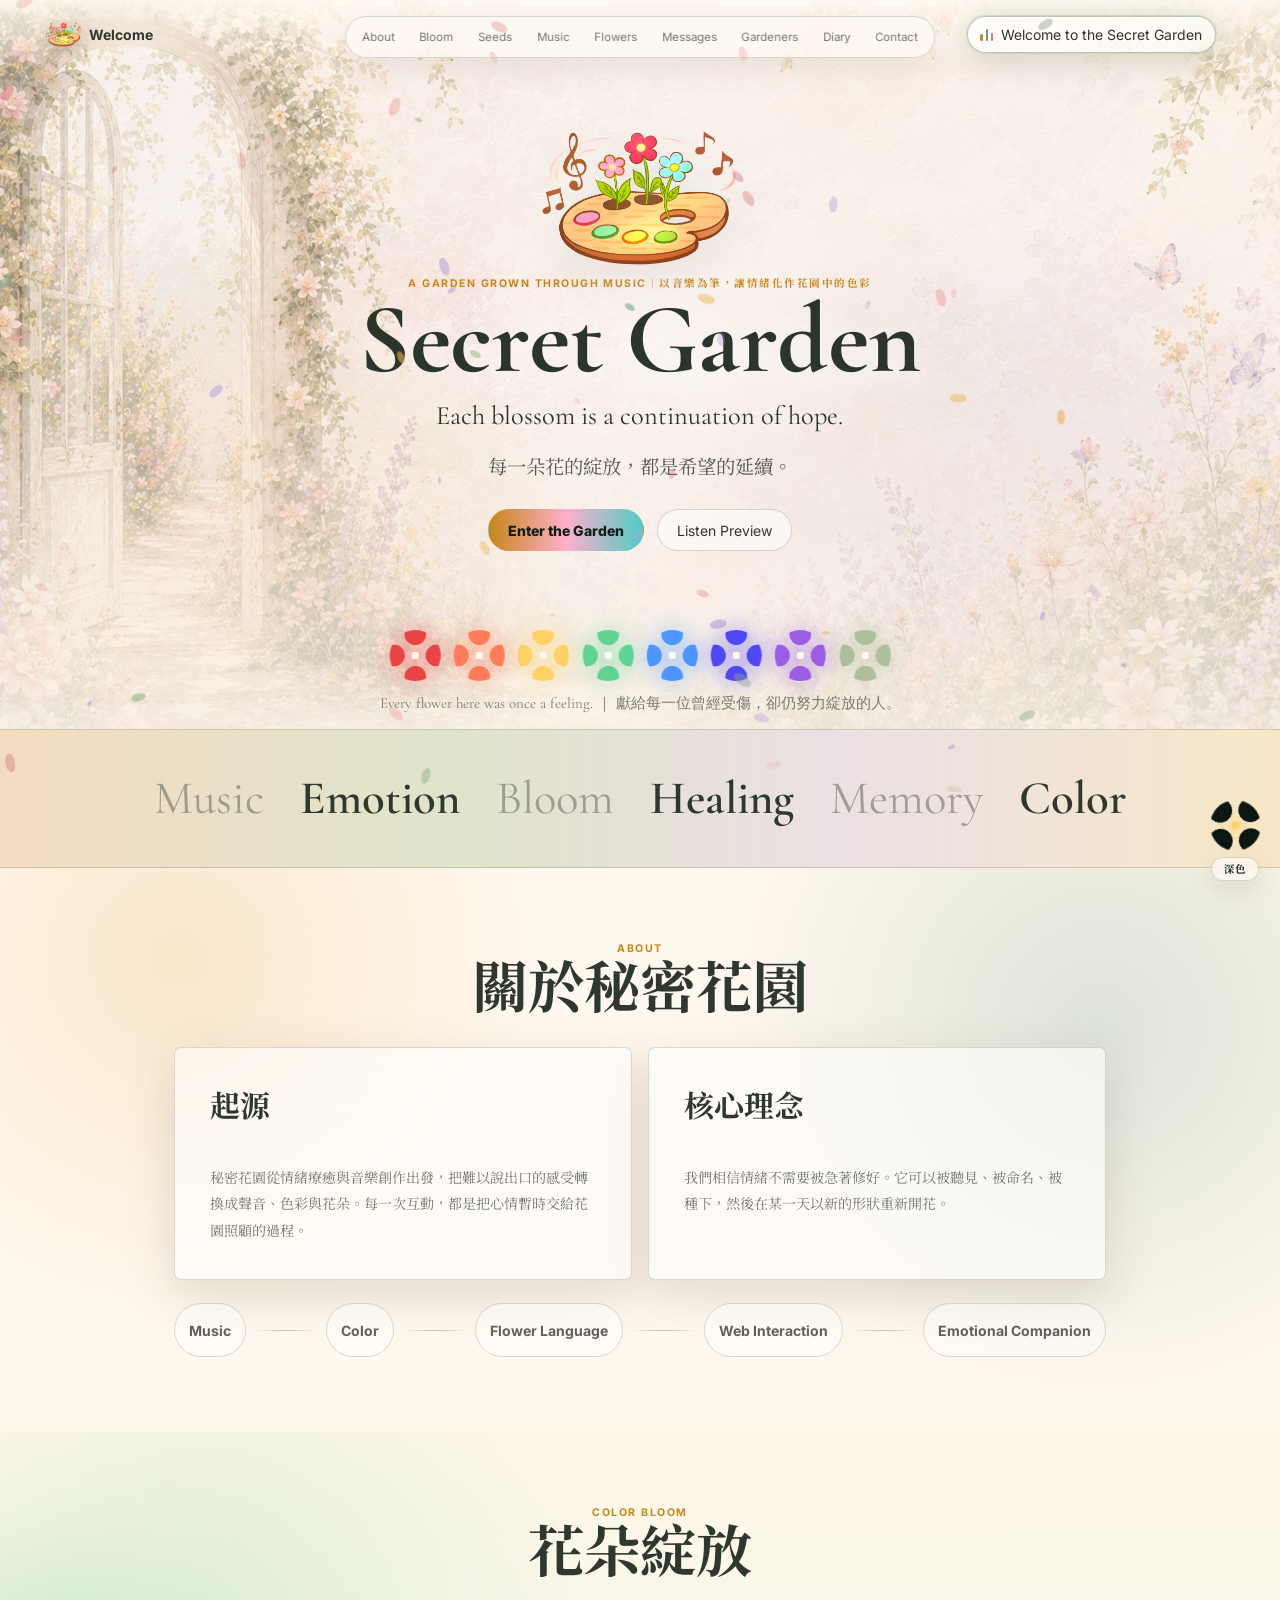
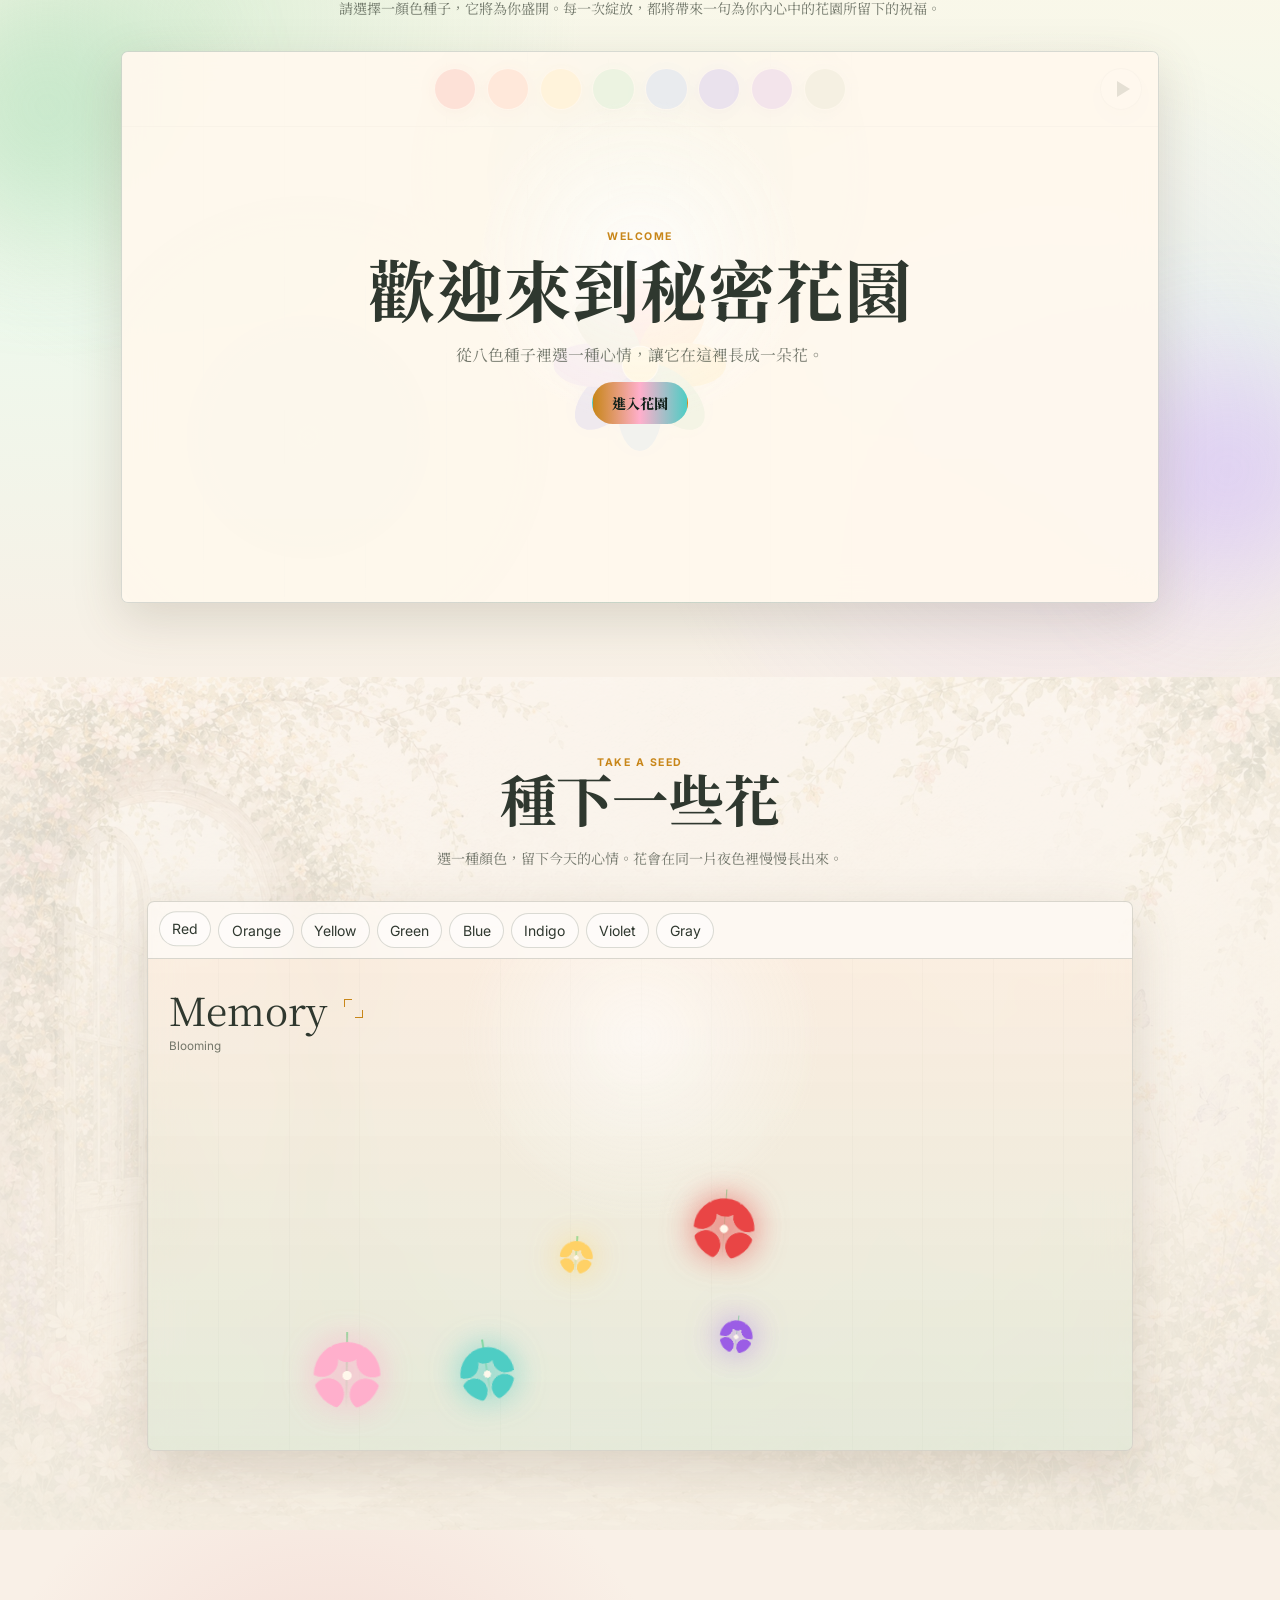
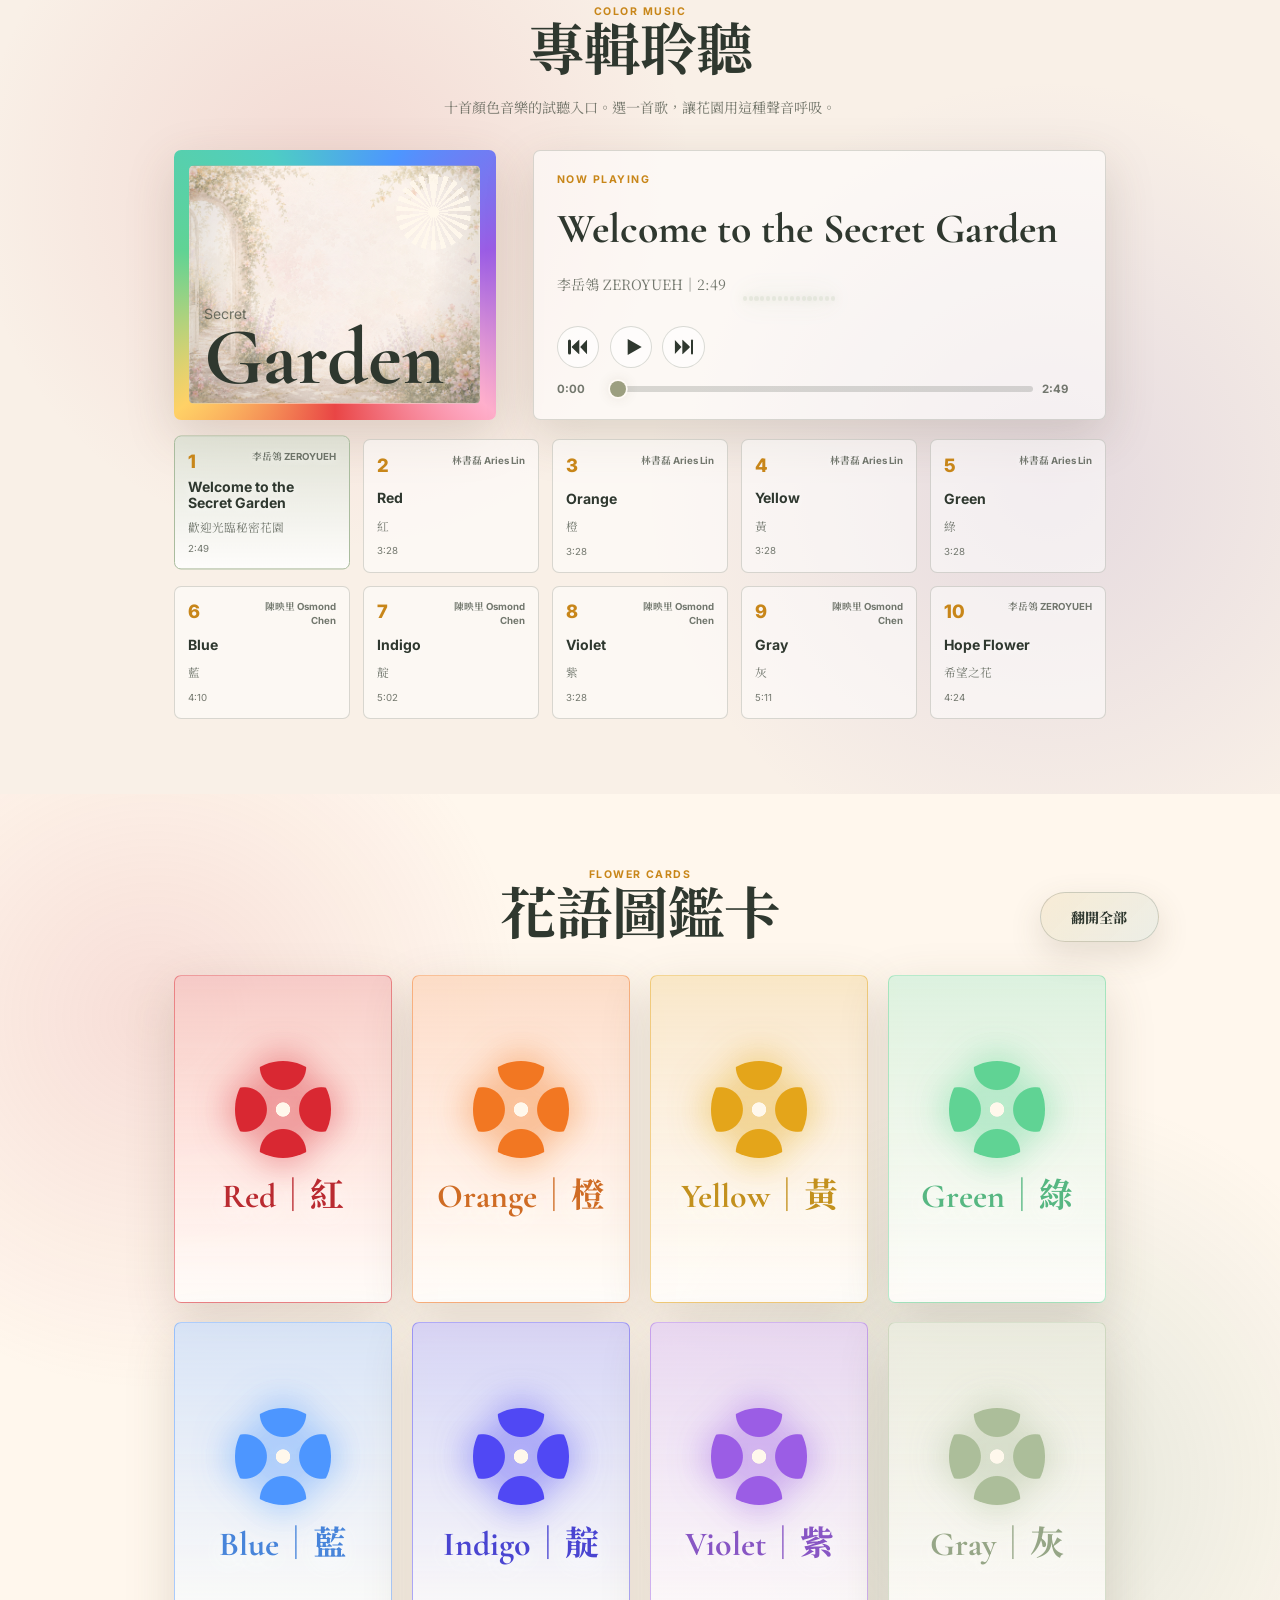
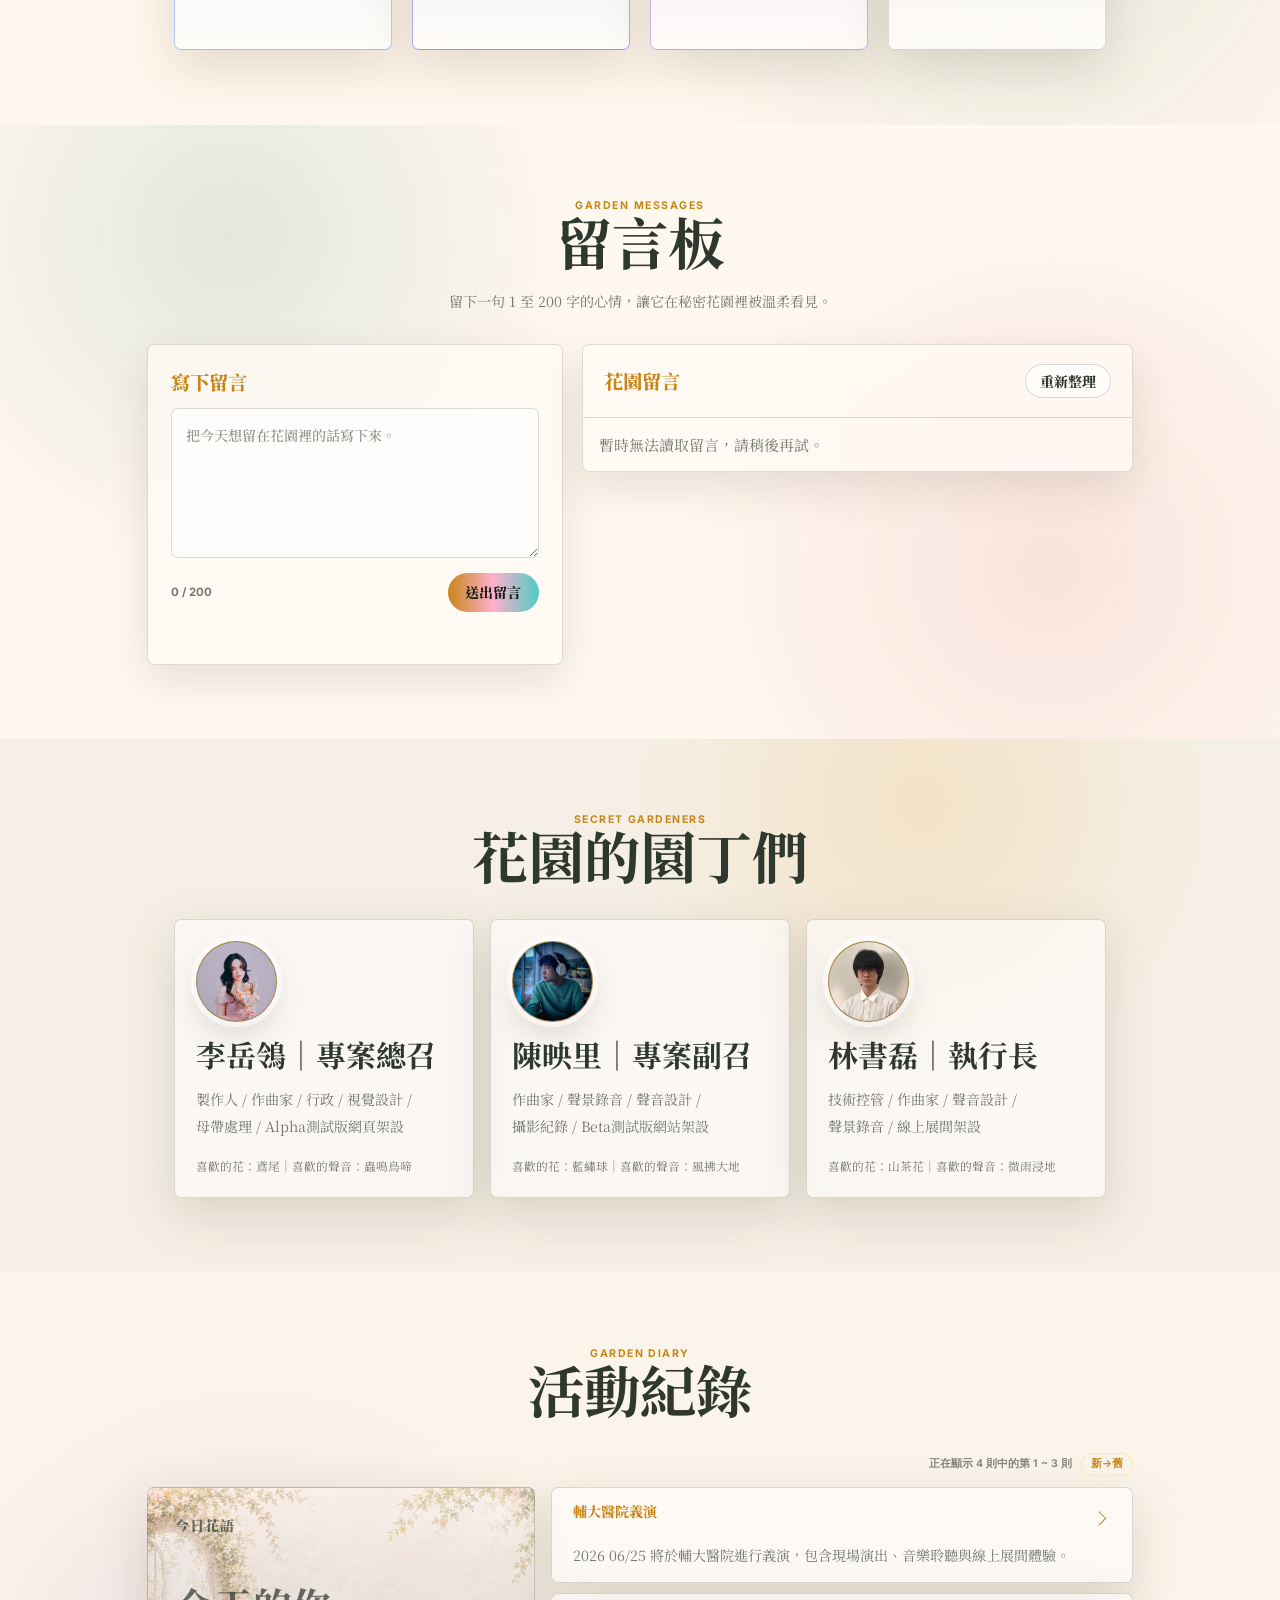
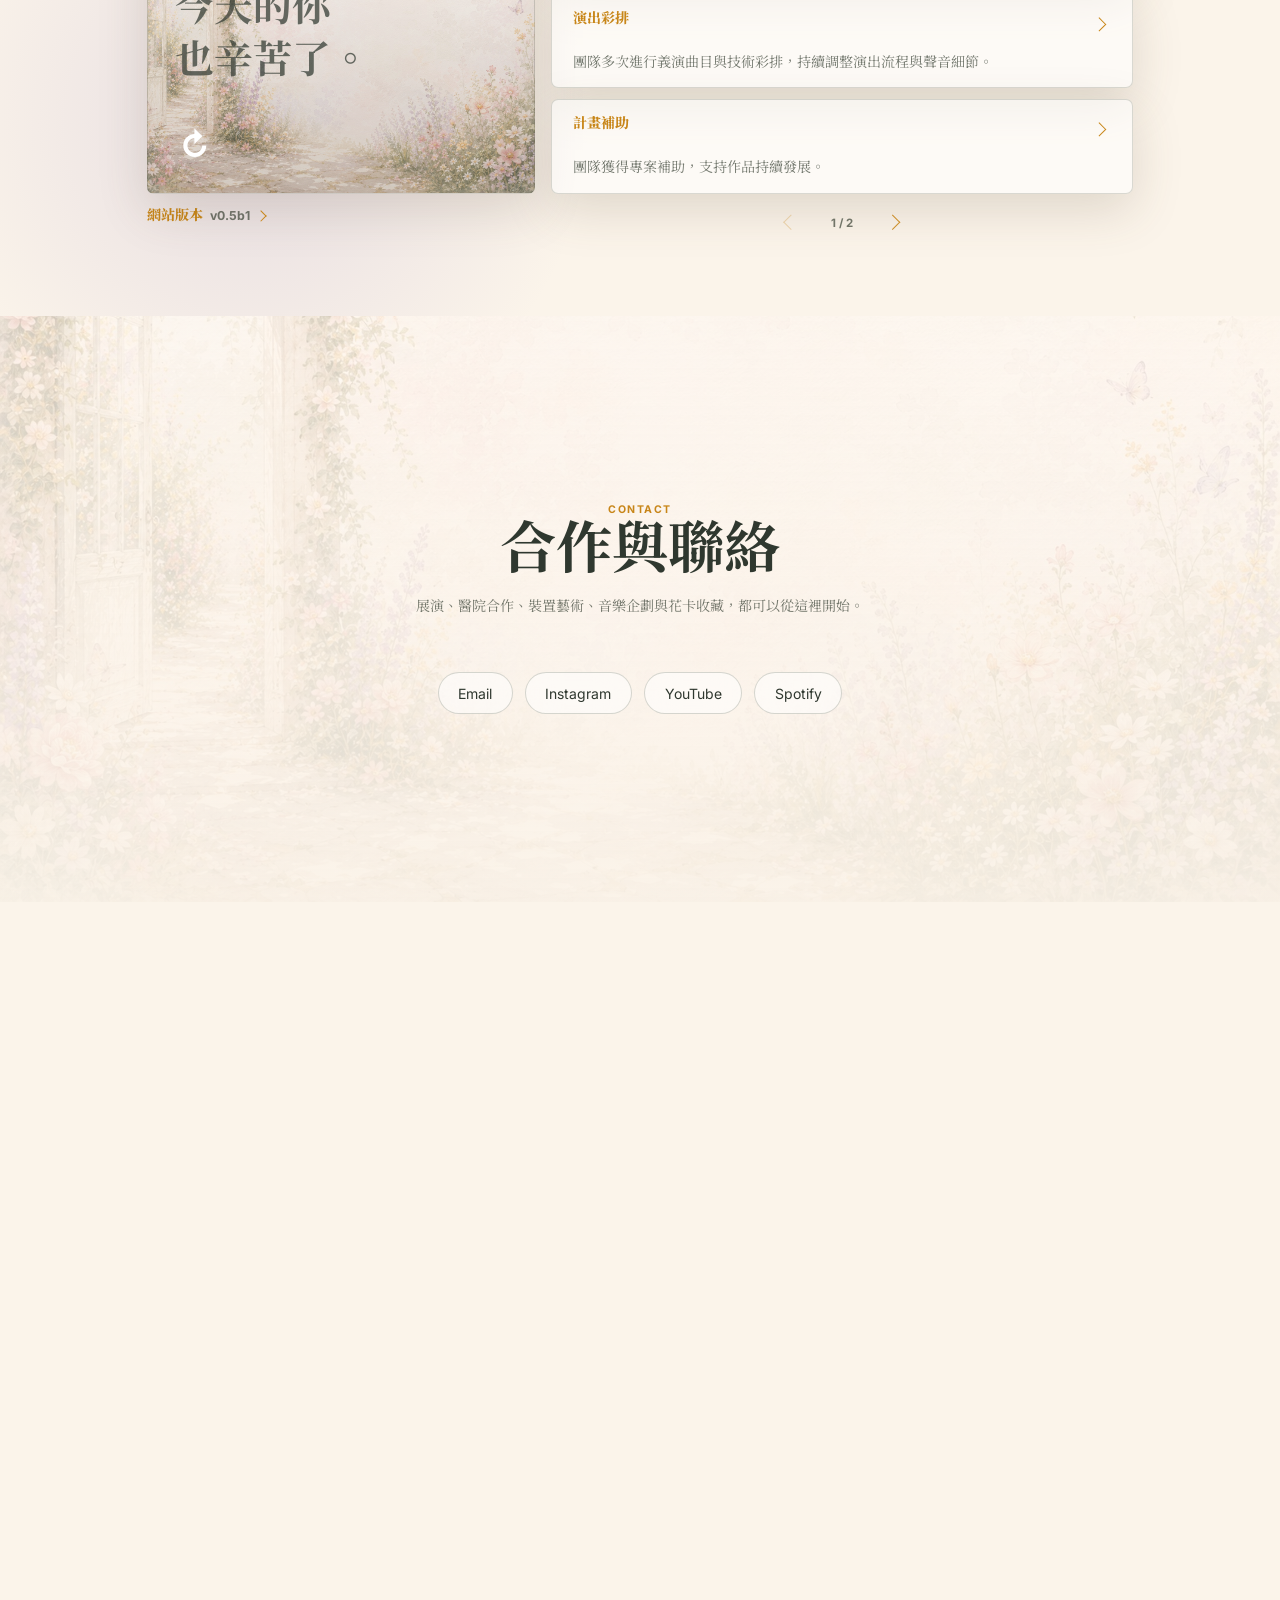
==== commit d679c02b: "v0.5b1-1" ====
--- a/index.html
+++ b/index.html
@@ -34,7 +34,7 @@
       rel="stylesheet"
     />
     <link rel="preload" as="image" href="assets/light-garden-bg.jpg" fetchpriority="high" />
-    <link rel="stylesheet" href="styles.css?v=20260609-02" />
+    <link rel="stylesheet" href="styles.css?v=20260610-01" />
   </head>
   <body data-theme="light">
     <div class="ambient-layer" aria-hidden="true">
@@ -53,6 +53,7 @@
         <a href="#garden">Seeds</a>
         <a href="#music">Music</a>
         <a href="#flowers">Flowers</a>
+        <a href="#messages">Messages</a>
         <a href="#gardeners">Gardeners</a>
         <a href="#diary">Diary</a>
         <a href="#contact">Contact</a>
@@ -94,11 +95,11 @@
         <div class="hero-shade" aria-hidden="true"></div>
         <div class="hero-content reveal">
           <img class="hero-logo" src="assets/secret-garden-logo-cropped.png" alt="" />
-          <p class="eyebrow">Immersive Experience</p>
+          <p class="eyebrow">A garden grown through music｜以音樂為筆，讓情緒化作花園中的色彩</p>
           <h1 id="hero-title">Secret Garden</h1>
-          <p class="hero-kicker">A garden grown through music.</p>
+          <p class="hero-kicker">Each blossom is a continuation of hope.</p>
           <p class="hero-copy">
-            以音樂為筆，讓情緒化作花園中的色彩。
+            每一朵花的綻放，都是希望的延續。
           </p>
           <div class="hero-actions">
             <a class="primary-action magnetic" href="#bloom">Enter the Garden</a>
@@ -257,8 +258,8 @@
       <section class="music section-panel" id="music" aria-labelledby="music-title">
         <div class="section-heading reveal">
           <p class="eyebrow">Color Music</p>
-          <h2 id="music-title">專輯試聽</h2>
-          <p>十首顏色音樂的聆聽入口。選一首樂曲，讓花園用這種聲音呼吸。</p>
+          <h2 id="music-title">專輯聆聽</h2>
+          <p>十首顏色音樂的試聽入口。選一首歌，讓花園用這種聲音呼吸。</p>
         </div>
         <div class="album-player reveal">
           <div class="album-console">
@@ -450,6 +451,41 @@
         </div>
       </section>
 
+      <section class="messages message-board section-panel" id="messages" aria-labelledby="messages-title">
+        <div class="section-heading reveal">
+          <p class="eyebrow">Garden Messages</p>
+          <h2 id="messages-title">留言板</h2>
+          <p>留下一句 1 至 200 字的心情，讓它在秘密花園裡被溫柔看見。</p>
+        </div>
+        <div class="message-board-layout">
+          <form class="message-form reveal" id="message-form">
+            <label for="message-input">寫下留言</label>
+            <textarea
+              id="message-input"
+              name="message"
+              minlength="1"
+              maxlength="200"
+              required
+              placeholder="把今天想留在花園裡的話寫下來。"
+            ></textarea>
+            <div class="message-form-footer">
+              <span id="message-count">0 / 200</span>
+              <button class="primary-action message-submit" type="submit">送出留言</button>
+            </div>
+            <p class="message-status" id="message-status" aria-live="polite"></p>
+          </form>
+          <div class="message-list-panel reveal">
+            <div class="message-list-heading">
+              <h3>花園留言</h3>
+              <button class="message-refresh" id="message-refresh" type="button">重新整理</button>
+            </div>
+            <div class="message-list" id="message-list" aria-live="polite">
+              <p class="message-empty">留言正在發芽中。</p>
+            </div>
+          </div>
+        </div>
+      </section>
+
       <section class="gardeners section-panel" id="gardeners" aria-labelledby="gardeners-title">
         <div class="section-heading reveal">
           <p class="eyebrow">Secret Gardeners</p>
@@ -496,7 +532,7 @@
                 <span class="version-link-copy">
                   <strong id="version-toggle-title">網站版本</strong>
                   <span class="version-link-inline">
-                    <small id="version-toggle-subtitle">v0.4b4a</small>
+                    <small id="version-toggle-subtitle">v0.5b1</small>
                     <i class="version-link-arrow" aria-hidden="true"></i>
                   </span>
                 </span>
@@ -504,13 +540,13 @@
             </div>
           </div>
           <div class="timeline reveal">
-            <article data-summary="2026 06月 將於醫院進行義演，包含現場演出、音樂聆聽與線上展間體驗。">
-              <time>醫院義演活動</time>
-              <p>「秘密花園」將計畫在醫院場所進行現場演出、音樂聆聽、「秘密花園」線上展間之體驗等等，我們將會持續更新最新消息，期待你的參與。</p>
+            <article data-summary="2026 06/25 將於輔大醫院進行義演，包含現場演出、音樂聆聽與線上展間體驗。">
+              <time>輔大醫院義演</time>
+              <p>「秘密花園」將在 2026 06/25（四）於 天主教輔仁大學附設醫院 進行義演。演出時間從中午12:30至下午13:30，總長一小時。義演包含：現場演出、音樂聆聽、「秘密花園」線上展間之體驗等等，我們將會持續更新最新消息，期待你的參與。</p>
             </article>
             <article data-summary="團隊多次進行義演曲目與技術彩排，持續調整演出流程與聲音細節。">
               <time>演出彩排</time>
-              <p>「秘密花園」團隊為了醫院的義演活動，多次在 國立臺北藝術大學 活動中心一樓B116實驗室 進行演出彩排。
+              <p>「秘密花園」團隊為了輔大醫院的義演活動，多次在 國立臺北藝術大學 活動中心一樓B116實驗室 進行演出彩排。
 
                 - 2026 05/25（15:00 ~ 17:00）：義演當天的曲目安排與時長規劃；演出曲目「Gray｜灰」排練；演出曲目「Near Light」排練。
 
@@ -569,6 +605,6 @@
       </div>
     </div>
     <div class="bloom-toast" id="bloom-toast" aria-live="polite"></div>
-    <script src="script.js?v=20260609-02"></script>
+    <script src="script.js?v=20260610-01"></script>
   </body>
 </html>
--- a/styles.css
+++ b/styles.css
@@ -1165,6 +1165,7 @@
 .bloom-experience,
 .music,
 .flowers,
+.messages,
 .gardeners,
 .diary,
 .contact {
@@ -2887,6 +2888,221 @@
   object-fit: cover;
 }
 
+.messages {
+  background:
+    radial-gradient(circle at 18% 18%, rgba(78, 205, 196, 0.13), transparent 30%),
+    radial-gradient(circle at 82% 72%, rgba(255, 175, 204, 0.12), transparent 32%),
+    #081310;
+}
+
+body[data-theme="light"] .messages {
+  background:
+    radial-gradient(circle at 18% 18%, rgba(105, 154, 134, 0.18), transparent 30%),
+    radial-gradient(circle at 82% 72%, rgba(215, 121, 127, 0.16), transparent 32%),
+    #fff8ef;
+}
+
+.message-board-layout {
+  width: min(1120px, 100%);
+  margin: 0 auto;
+  display: grid;
+  grid-template-columns: minmax(280px, 0.86fr) minmax(320px, 1.14fr);
+  gap: 22px;
+  align-items: start;
+}
+
+.message-form,
+.message-list-panel {
+  border: 1px solid var(--line);
+  border-radius: 8px;
+  background: rgba(255, 248, 236, 0.06);
+  box-shadow: var(--shadow);
+  backdrop-filter: blur(18px);
+}
+
+body[data-theme="light"] .message-form,
+body[data-theme="light"] .message-list-panel {
+  border-color: rgba(71, 83, 63, 0.18);
+  background: rgba(255, 251, 246, 0.72);
+  box-shadow: 0 18px 48px rgba(95, 79, 55, 0.14);
+}
+
+.message-form {
+  padding: 26px;
+}
+
+.message-form label,
+.message-list-heading h3 {
+  margin: 0;
+  color: var(--gold);
+  font-family: "Noto Serif TC", serif;
+  font-size: 22px;
+  font-weight: 800;
+}
+
+.message-form textarea {
+  width: 100%;
+  min-height: 170px;
+  margin-top: 14px;
+  padding: 16px;
+  border: 1px solid var(--line);
+  border-radius: 8px;
+  background: rgba(4, 12, 11, 0.42);
+  color: var(--ink);
+  font: 500 16px/1.8 "Noto Serif TC", serif;
+  resize: vertical;
+  outline: none;
+  transition: border-color 180ms ease, box-shadow 180ms ease, background 180ms ease;
+}
+
+body[data-theme="light"] .message-form textarea {
+  background: rgba(255, 255, 255, 0.68);
+  color: var(--ink);
+}
+
+.message-form textarea:focus {
+  border-color: color-mix(in srgb, var(--gold), white 18%);
+  box-shadow: 0 0 0 4px color-mix(in srgb, var(--gold), transparent 84%);
+}
+
+.message-form textarea::placeholder {
+  color: color-mix(in srgb, var(--muted), transparent 18%);
+}
+
+.message-form-footer {
+  display: flex;
+  align-items: center;
+  justify-content: space-between;
+  gap: 12px;
+  margin-top: 14px;
+}
+
+#message-count {
+  color: var(--muted);
+  font-family: "Inter", sans-serif;
+  font-size: 13px;
+  font-weight: 700;
+}
+
+#message-count.is-over,
+.message-status.is-error {
+  color: #ff9d9d;
+}
+
+body[data-theme="light"] #message-count.is-over,
+body[data-theme="light"] .message-status.is-error {
+  color: #9b3b3b;
+}
+
+.message-submit {
+  min-height: 44px;
+  padding: 0 20px;
+  border: 0;
+  border-radius: 999px;
+  cursor: pointer;
+}
+
+.message-submit:disabled {
+  opacity: 0.55;
+  cursor: wait;
+}
+
+.message-status {
+  min-height: 1.5em;
+  margin: 12px 0 0;
+  color: var(--muted);
+  font-size: 14px;
+}
+
+.message-status.is-success {
+  color: var(--aqua);
+}
+
+.message-list-panel {
+  overflow: hidden;
+}
+
+.message-list-heading {
+  display: flex;
+  align-items: center;
+  justify-content: space-between;
+  gap: 14px;
+  padding: 22px 24px;
+  border-bottom: 1px solid var(--line);
+}
+
+.message-refresh {
+  min-height: 38px;
+  padding: 0 16px;
+  border: 1px solid var(--line);
+  border-radius: 999px;
+  background: rgba(255, 248, 236, 0.08);
+  color: var(--ink);
+  cursor: pointer;
+  font-weight: 800;
+  transition: transform 180ms ease, border-color 180ms ease, background 180ms ease;
+}
+
+body[data-theme="light"] .message-refresh {
+  background: rgba(255, 255, 255, 0.64);
+}
+
+.message-refresh:hover,
+.message-refresh:focus-visible {
+  transform: translateY(-1px);
+  border-color: color-mix(in srgb, var(--gold), transparent 18%);
+  outline: none;
+}
+
+.message-list {
+  display: grid;
+  gap: 12px;
+  max-height: 520px;
+  overflow: auto;
+  padding: 18px;
+}
+
+.message-card {
+  padding: 16px 18px;
+  border: 1px solid color-mix(in srgb, var(--line), transparent 8%);
+  border-radius: 8px;
+  background:
+    radial-gradient(circle at 86% 12%, color-mix(in srgb, var(--gold), transparent 88%), transparent 32%),
+    rgba(255, 248, 236, 0.045);
+}
+
+body[data-theme="light"] .message-card {
+  background:
+    radial-gradient(circle at 86% 12%, rgba(200, 134, 25, 0.12), transparent 32%),
+    rgba(255, 255, 255, 0.54);
+}
+
+.message-card p {
+  margin: 0;
+  color: var(--ink);
+  font-family: "Noto Serif TC", serif;
+  font-size: 17px;
+  line-height: 1.8;
+  white-space: pre-wrap;
+  word-break: break-word;
+}
+
+.message-card time {
+  display: block;
+  margin-top: 10px;
+  color: var(--muted);
+  font-family: "Inter", sans-serif;
+  font-size: 12px;
+  font-weight: 700;
+}
+
+.message-empty {
+  margin: 0;
+  color: var(--muted);
+  font-family: "Noto Serif TC", serif;
+  font-size: 17px;
+}
+
 .gardeners {
   background:
     radial-gradient(circle at 72% 12%, rgba(255, 209, 102, 0.13), transparent 28%),
@@ -4155,6 +4371,7 @@
   .bloom-experience,
   .music,
   .flowers,
+  .messages,
   .gardeners,
   .diary,
   .contact {
@@ -4397,6 +4614,7 @@
   .bloom-experience,
   .music,
   .flowers,
+  .messages,
   .gardeners,
   .diary,
   .contact,
@@ -4717,6 +4935,7 @@
   .bloom-experience,
   .music,
   .flowers,
+  .messages,
   .gardeners,
   .diary,
   .contact,
@@ -5066,6 +5285,39 @@
   .person small {
     margin-top: 0;
     font-size: 13px;
+  }
+
+  .message-board-layout {
+    grid-template-columns: 1fr;
+    gap: 16px;
+  }
+
+  .message-form,
+  .message-list-panel {
+    border-radius: 14px;
+  }
+
+  .message-form {
+    padding: 20px;
+  }
+
+  .message-form textarea {
+    min-height: 128px;
+    font-size: 15px;
+  }
+
+  .message-list-heading {
+    padding: 18px;
+  }
+
+  .message-list {
+    max-height: none;
+    padding: 14px;
+  }
+
+  .message-submit,
+  .message-refresh {
+    min-height: 42px;
   }
 
   .diary-layout {
@@ -5294,8 +5546,8 @@
 
   .nav-links {
     display: grid;
-    grid-template-columns: repeat(4, minmax(0, 1fr));
-    grid-auto-rows: 34px;
+    grid-template-columns: repeat(5, minmax(0, 1fr));
+    grid-auto-rows: 32px;
     align-items: stretch;
     justify-items: stretch;
     gap: 4px 5px;
@@ -5311,7 +5563,7 @@
     min-width: 0;
     width: 100%;
     padding: 0 4px;
-    font-size: clamp(10px, 2.75vw, 12px);
+    font-size: clamp(9px, 2.45vw, 11px);
     line-height: 1;
   }
 
@@ -6109,6 +6361,9 @@
   .version-item,
   .diary-feature,
   .gardeners article,
+  .message-form,
+  .message-list-panel,
+  .message-card,
   .contact-links a,
   .contact-links button
 ) {
@@ -6122,6 +6377,9 @@
   .version-item,
   .diary-feature,
   .gardeners article,
+  .message-form,
+  .message-list-panel,
+  .message-card,
   .contact-links a,
   .contact-links button
 ) :where(h2, h3, h4, p, strong, small, em, span) {
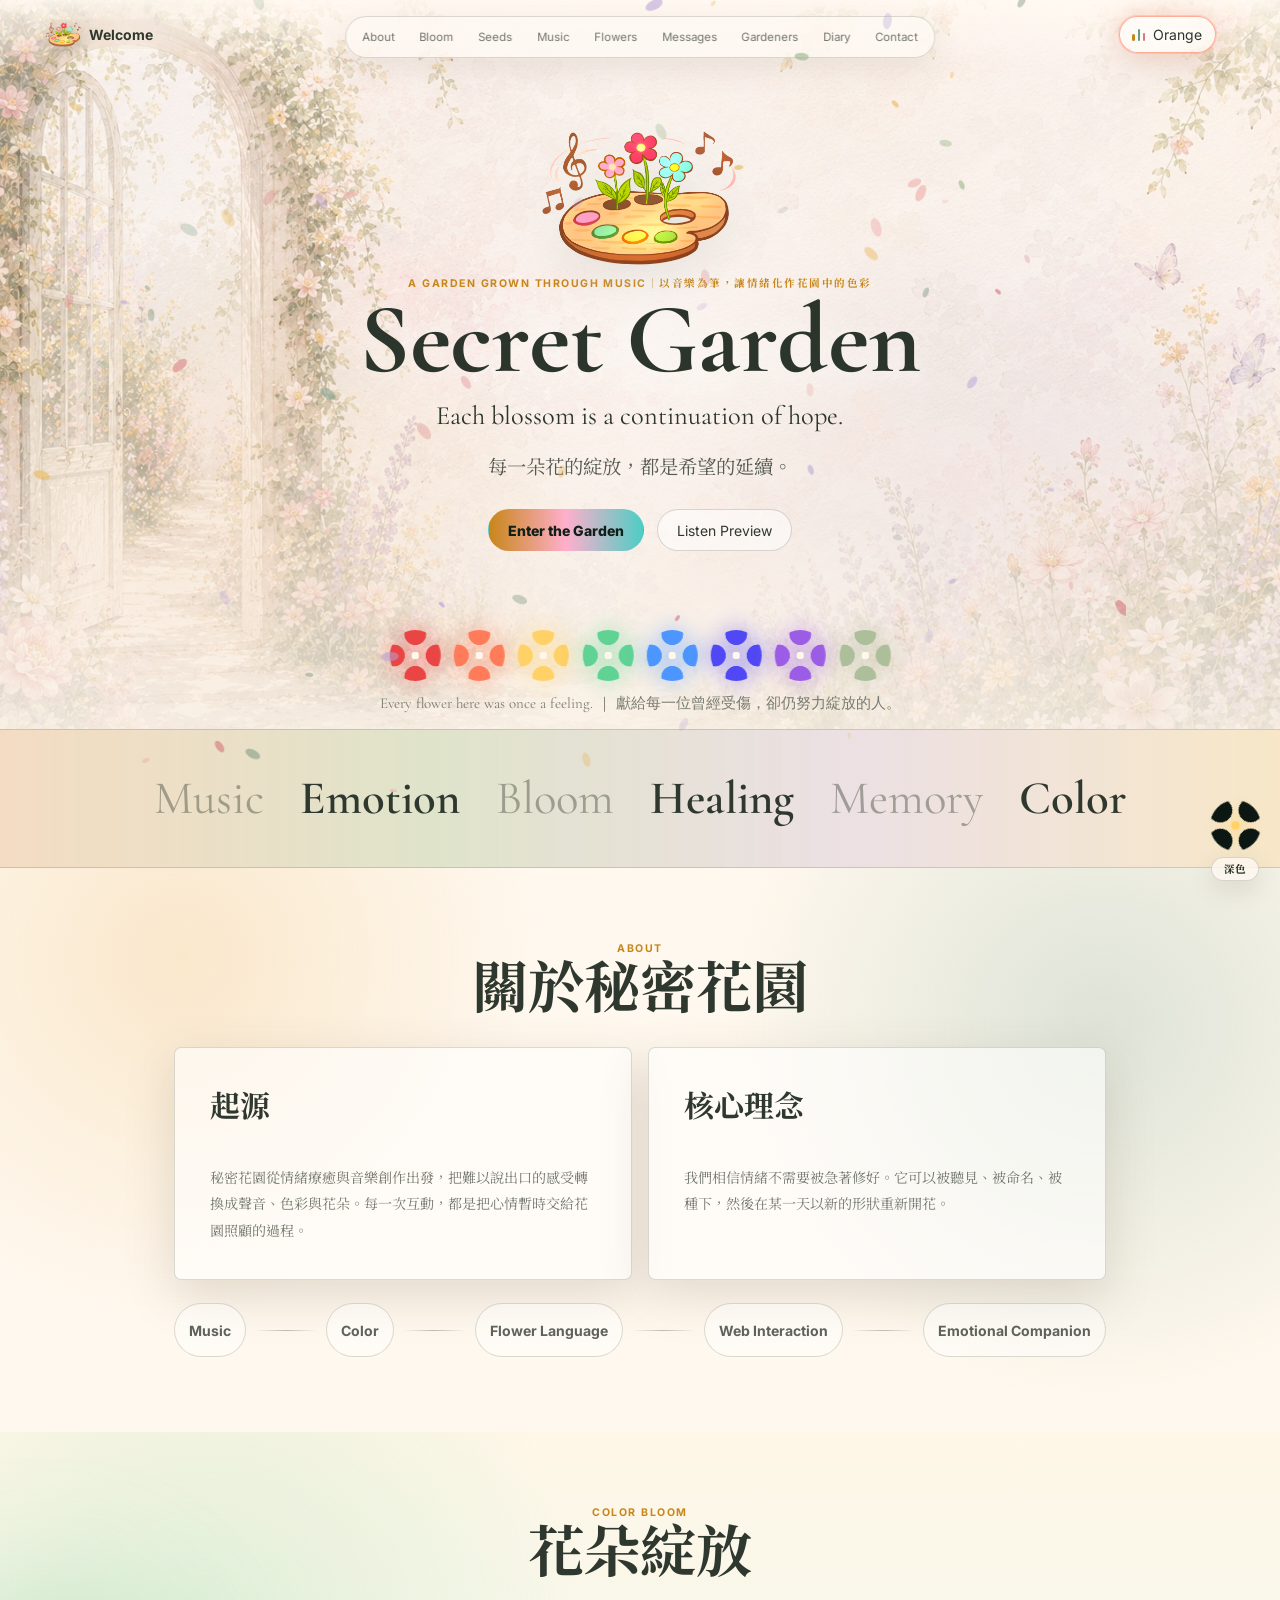
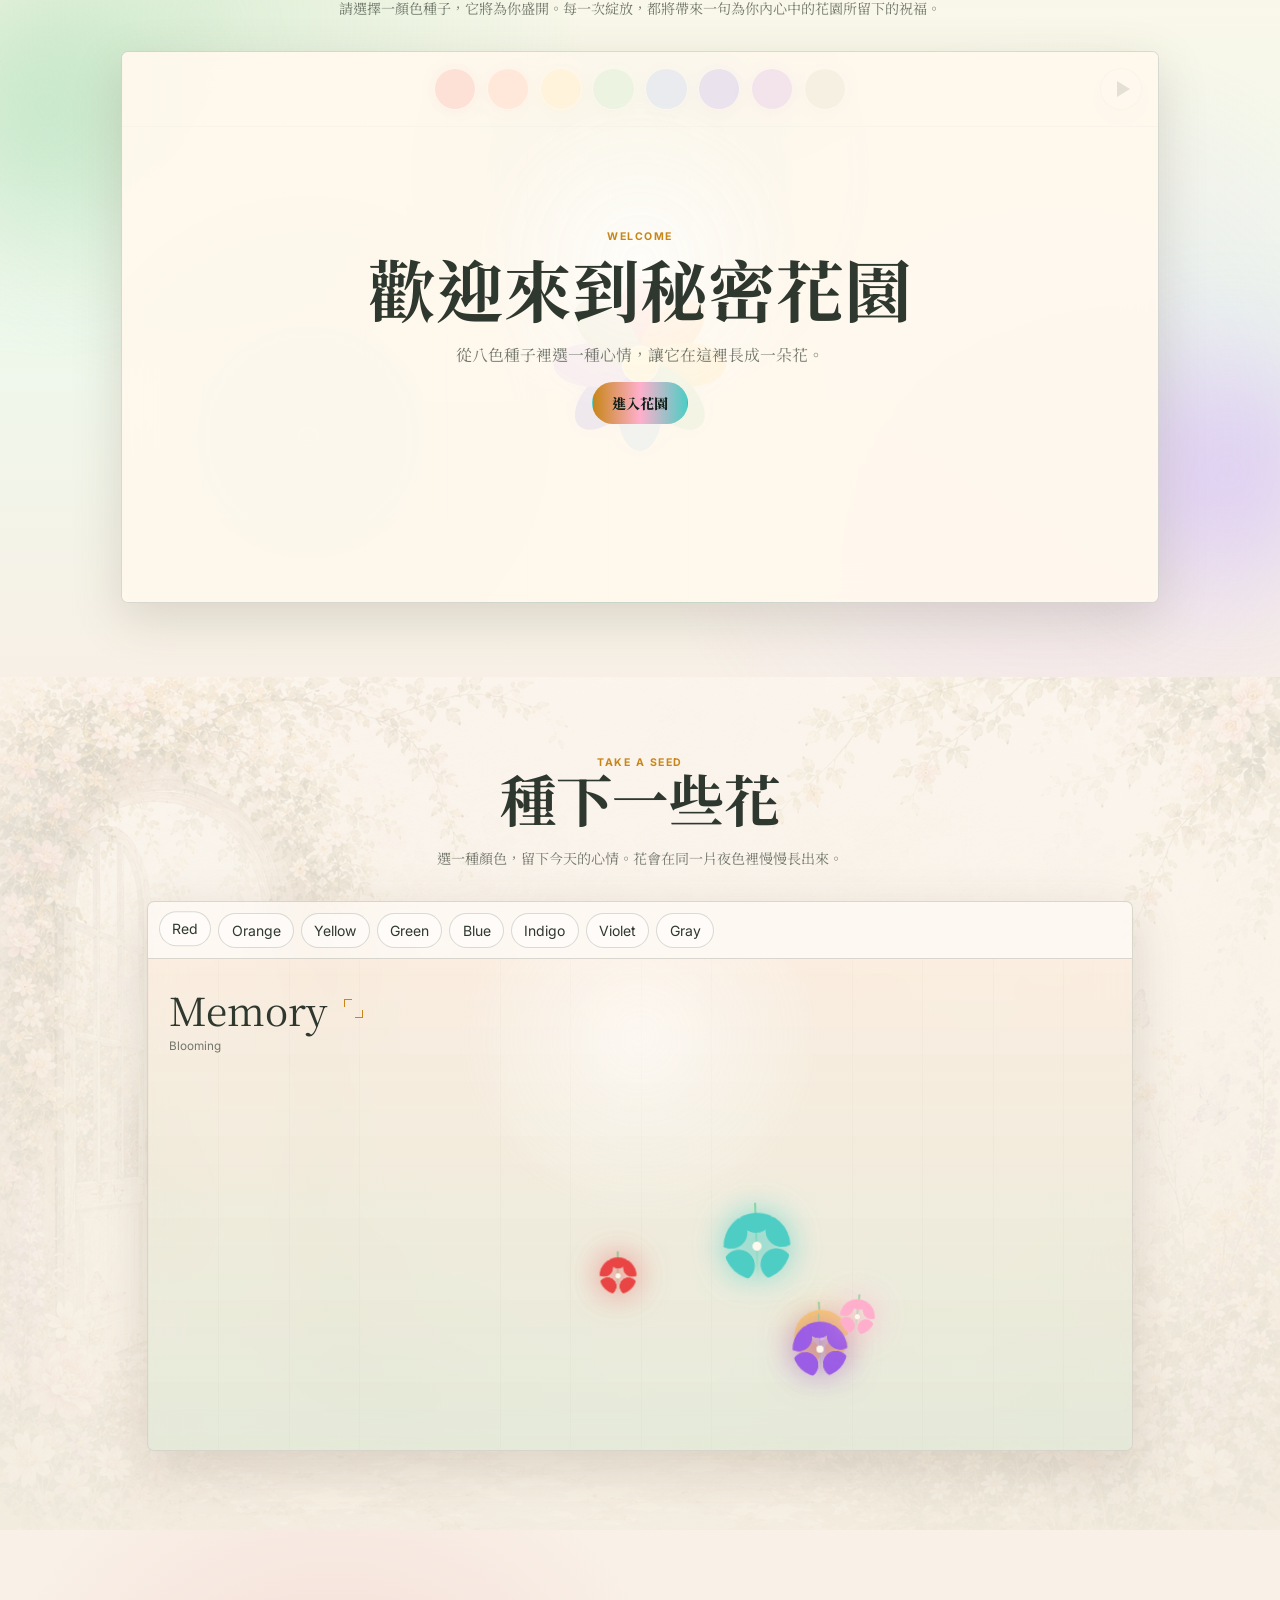
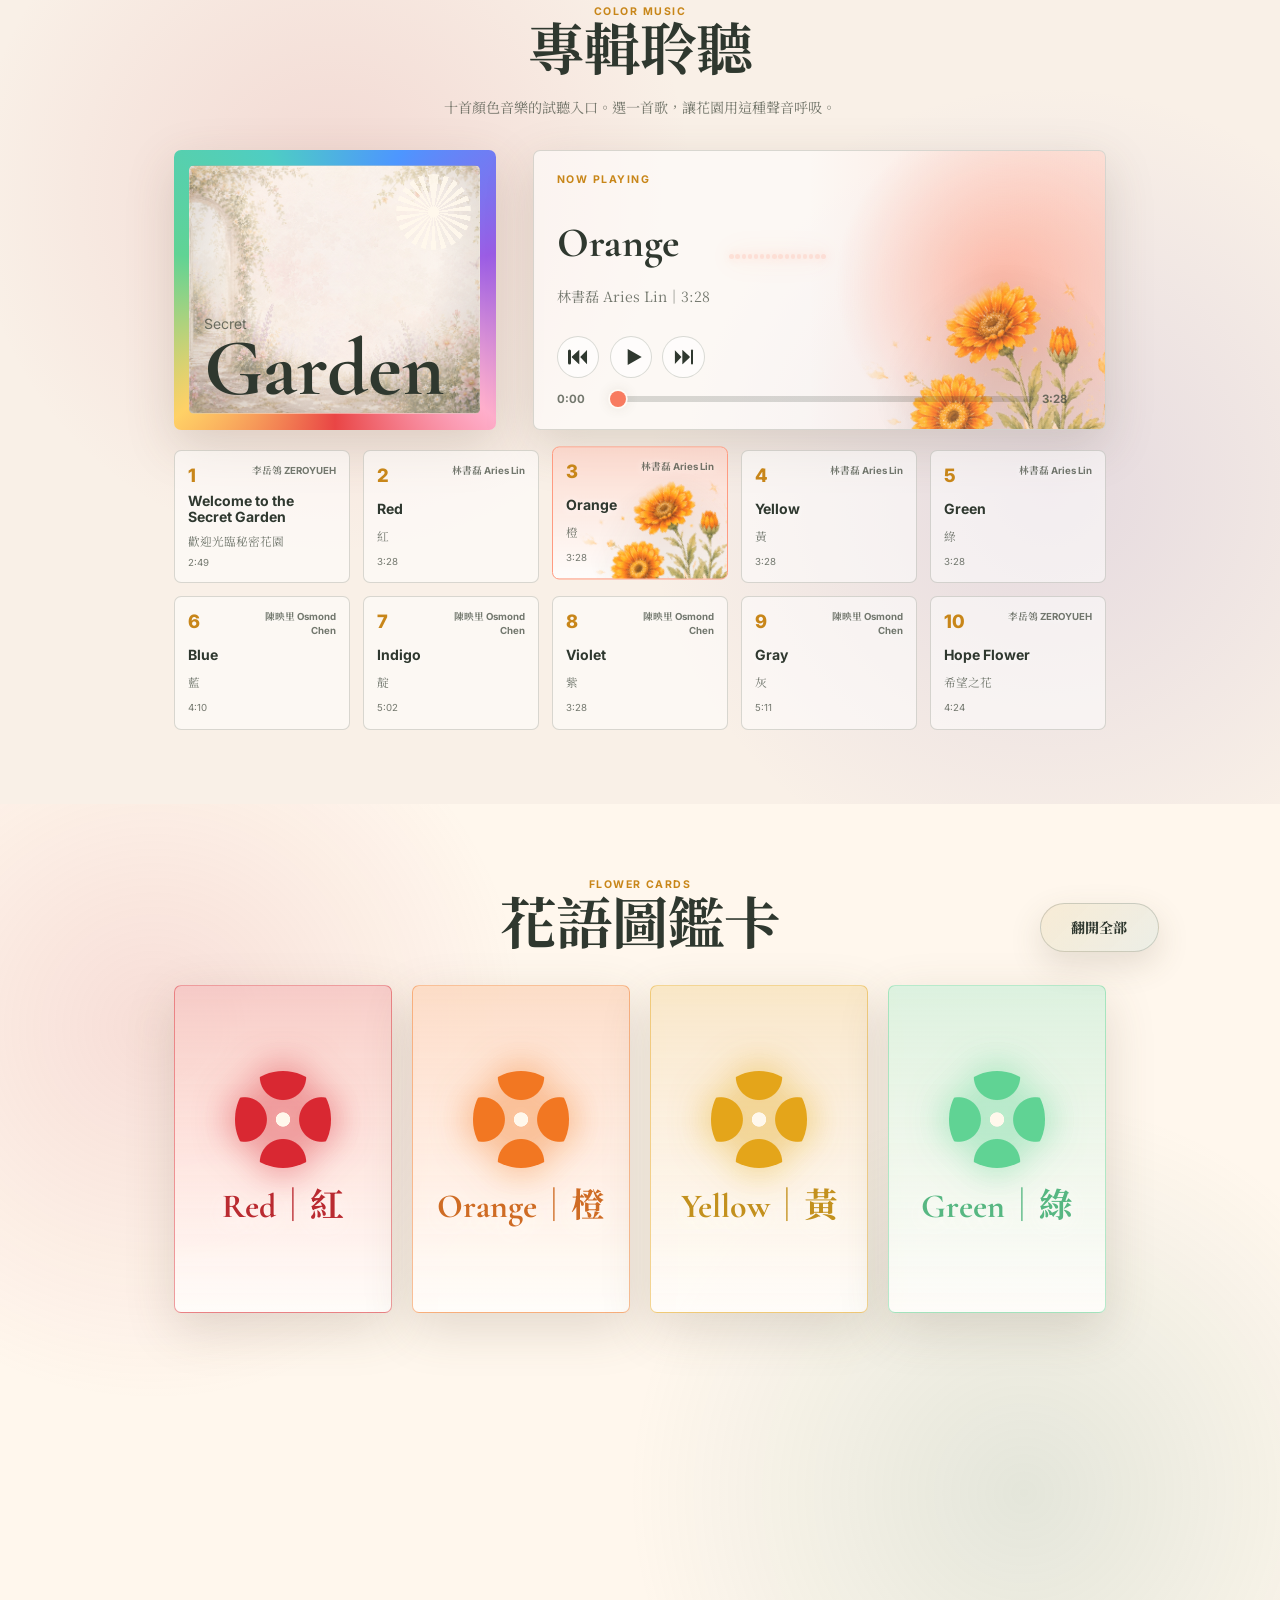
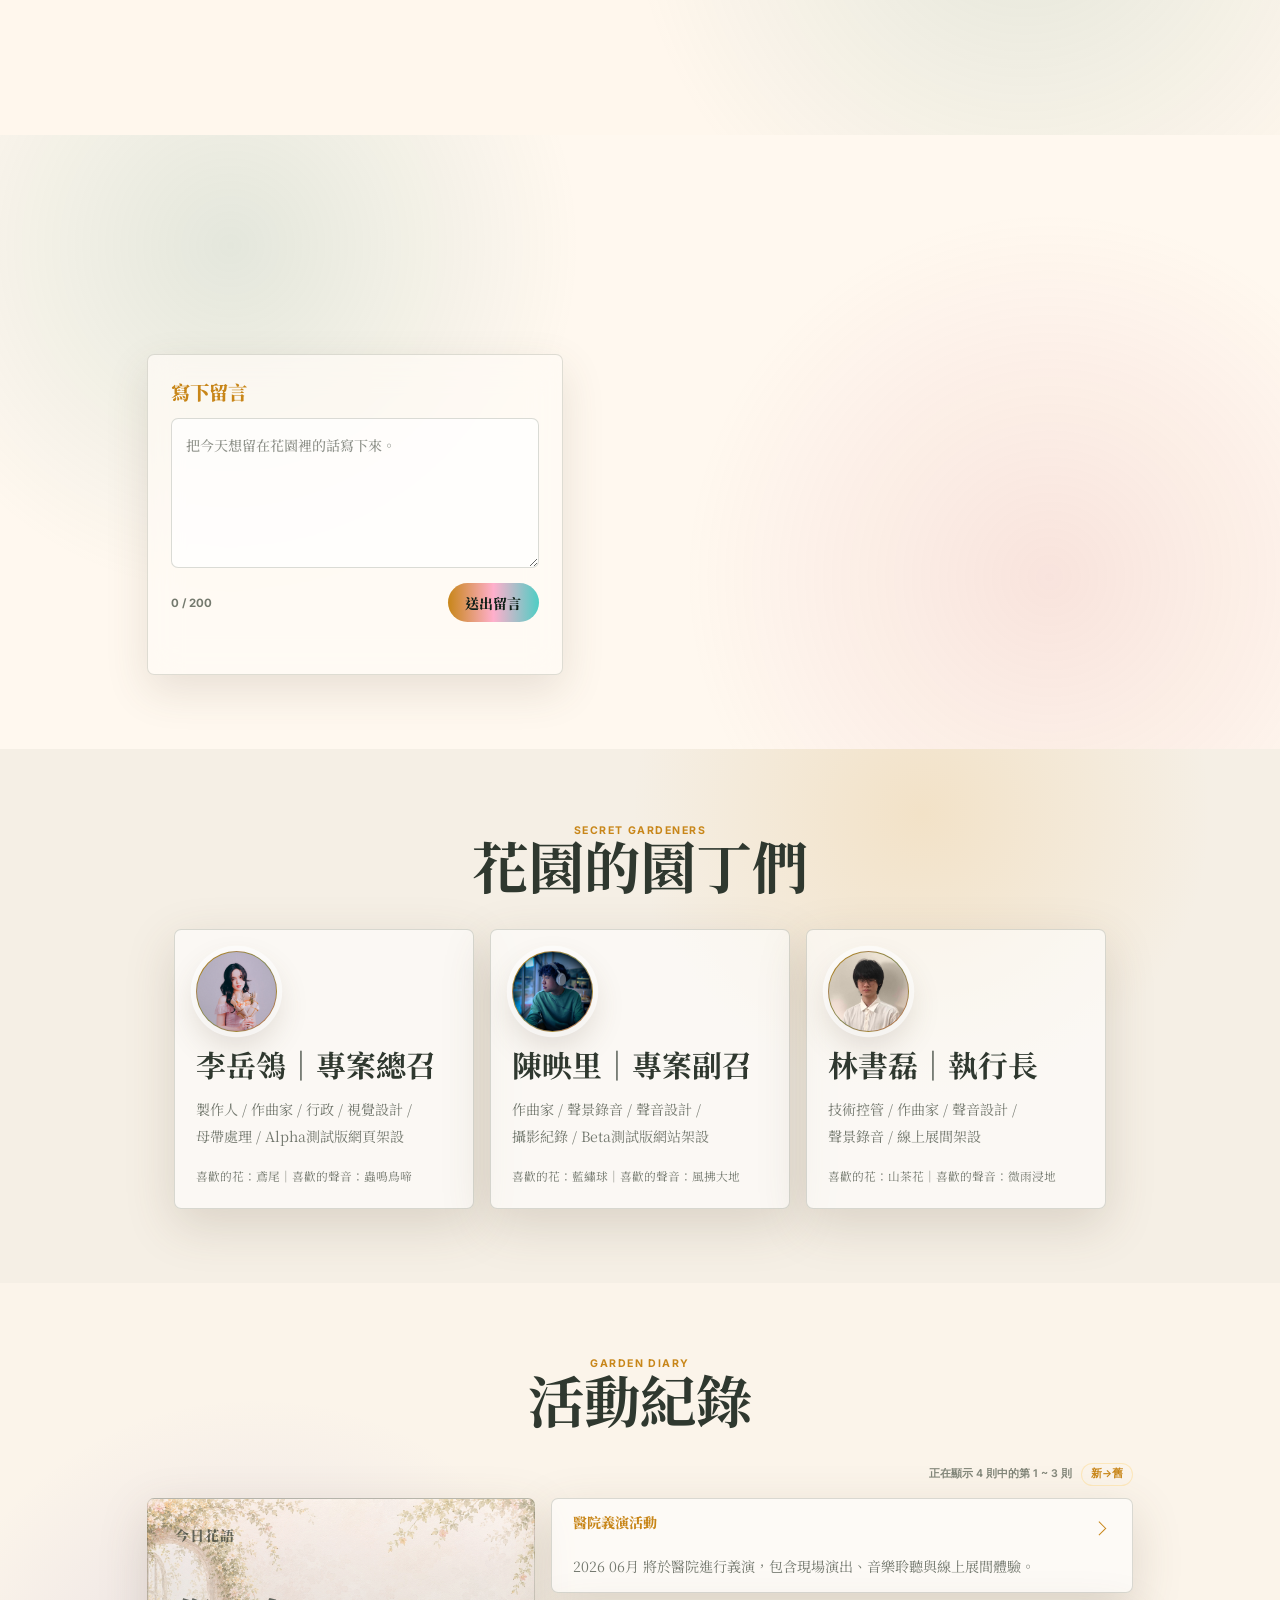
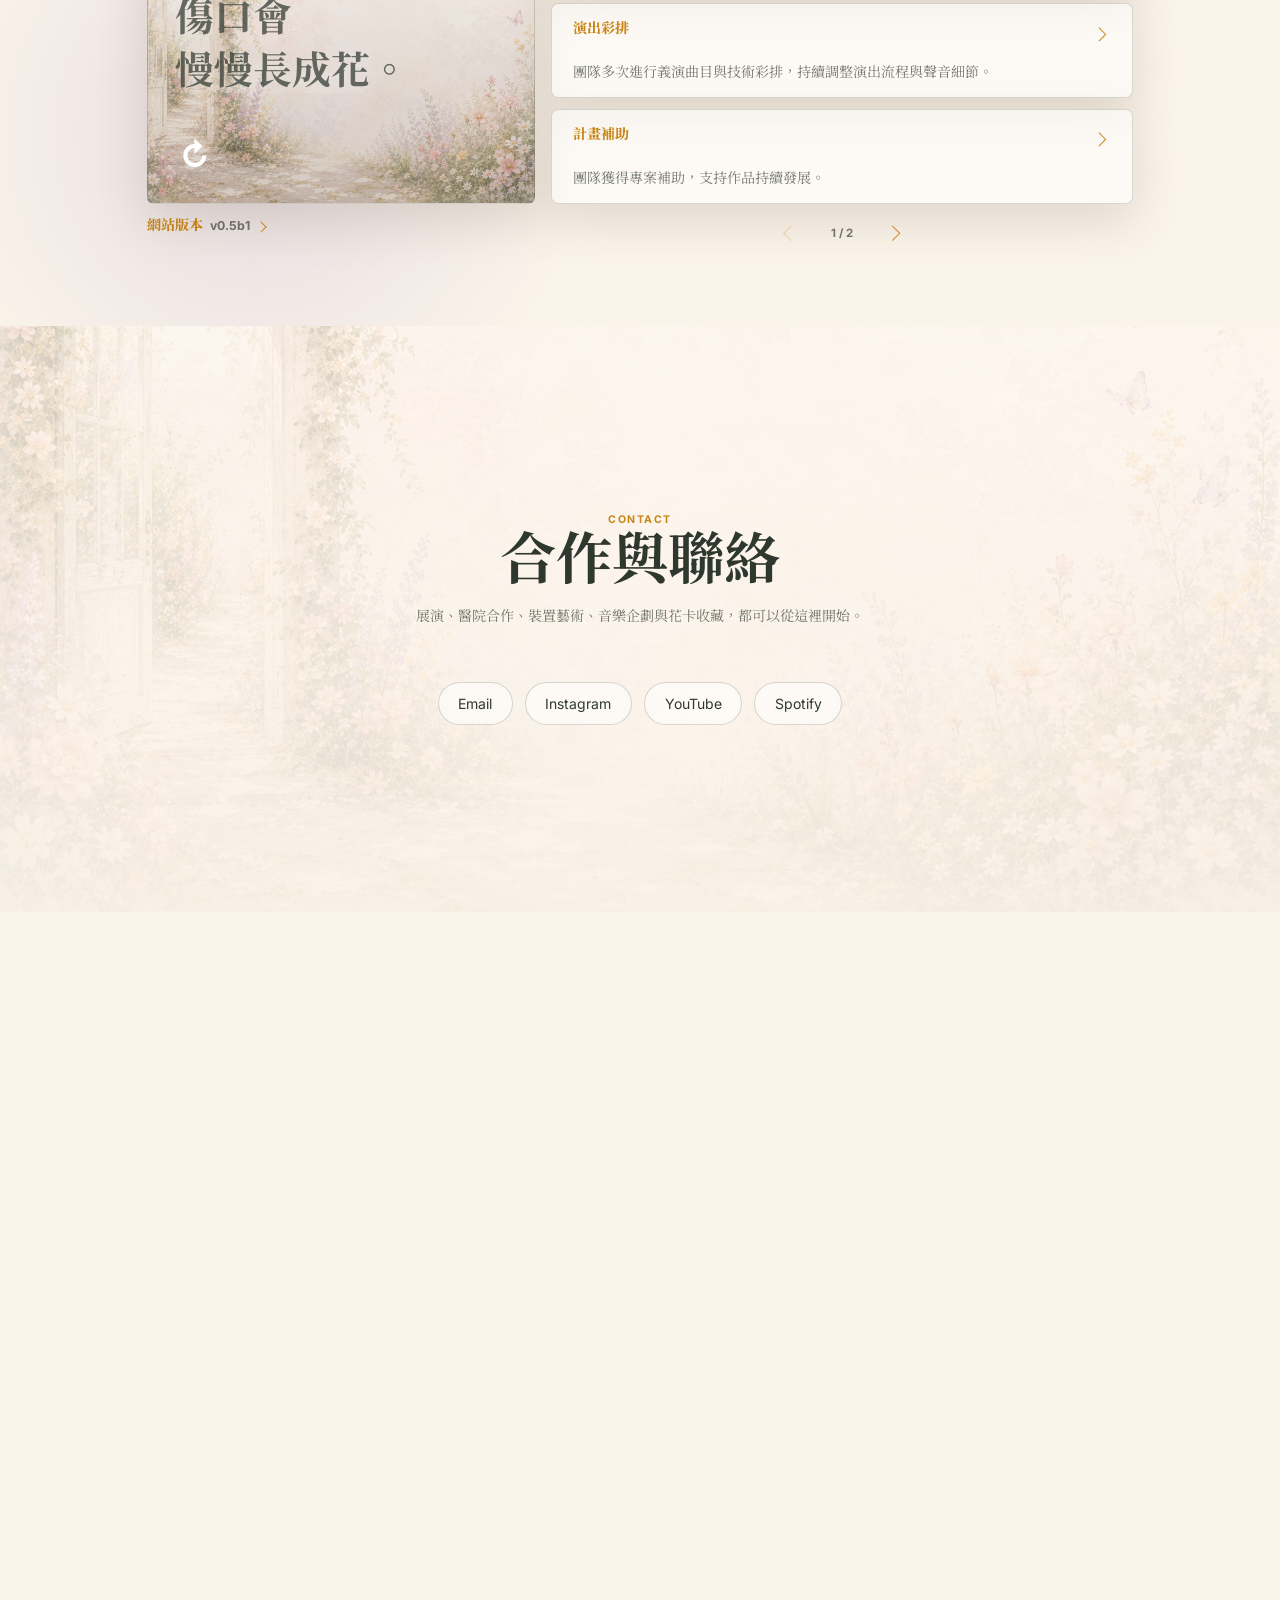
==== commit cb8a538c: "v0.5b1-1-1" ====
--- a/index.html
+++ b/index.html
@@ -540,13 +540,13 @@
             </div>
           </div>
           <div class="timeline reveal">
-            <article data-summary="2026 06/25 將於輔大醫院進行義演，包含現場演出、音樂聆聽與線上展間體驗。">
-              <time>輔大醫院義演</time>
-              <p>「秘密花園」將在 2026 06/25（四）於 天主教輔仁大學附設醫院 進行義演。演出時間從中午12:30至下午13:30，總長一小時。義演包含：現場演出、音樂聆聽、「秘密花園」線上展間之體驗等等，我們將會持續更新最新消息，期待你的參與。</p>
+            <article data-summary="2026 06月 將於醫院進行義演，包含現場演出、音樂聆聽與線上展間體驗。">
+              <time>醫院義演活動</time>
+              <p>「秘密花園」將計畫在醫院場所進行現場演出、音樂聆聽、「秘密花園」線上展間之體驗等等，我們將會持續更新最新消息，期待你的參與。</p>
             </article>
             <article data-summary="團隊多次進行義演曲目與技術彩排，持續調整演出流程與聲音細節。">
               <time>演出彩排</time>
-              <p>「秘密花園」團隊為了輔大醫院的義演活動，多次在 國立臺北藝術大學 活動中心一樓B116實驗室 進行演出彩排。
+              <p>「秘密花園」團隊為了醫院的義演活動，多次在 國立臺北藝術大學 活動中心一樓B116實驗室 進行演出彩排。
 
                 - 2026 05/25（15:00 ~ 17:00）：義演當天的曲目安排與時長規劃；演出曲目「Gray｜灰」排練；演出曲目「Near Light」排練。
 
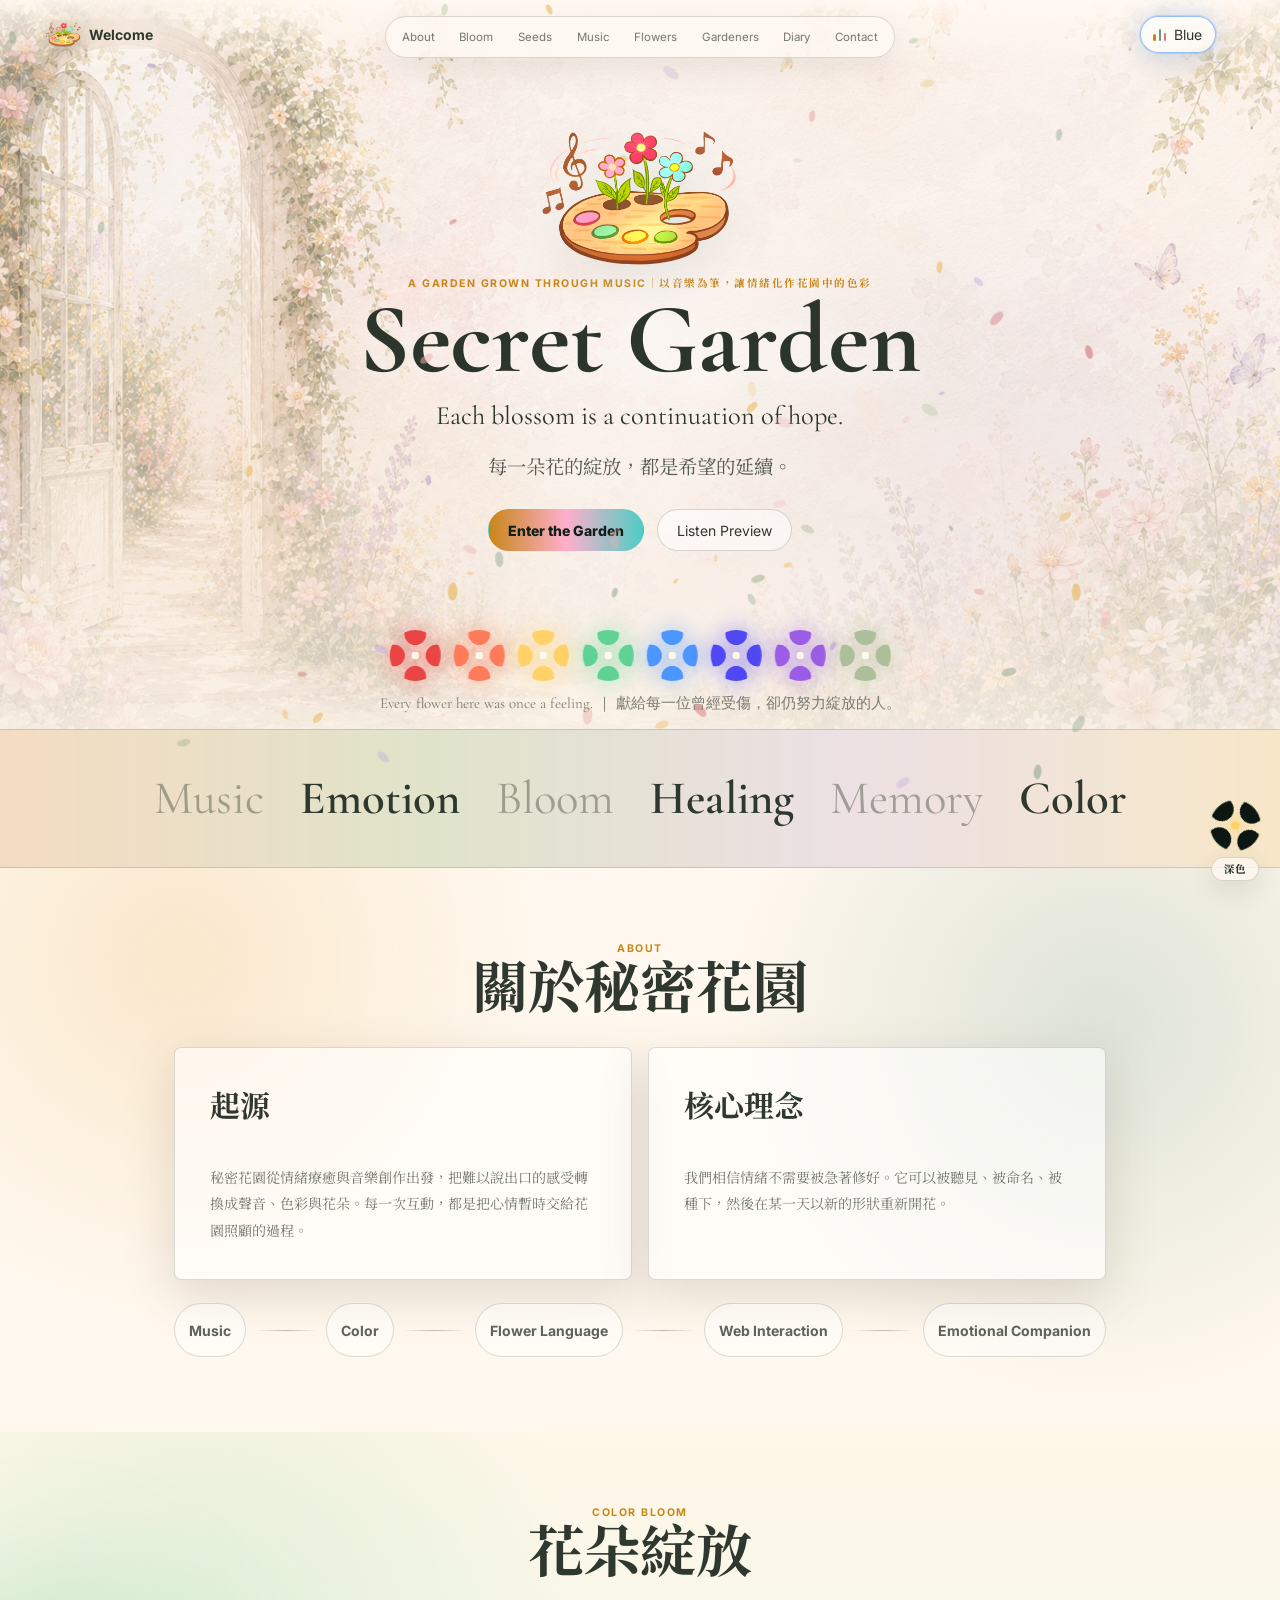
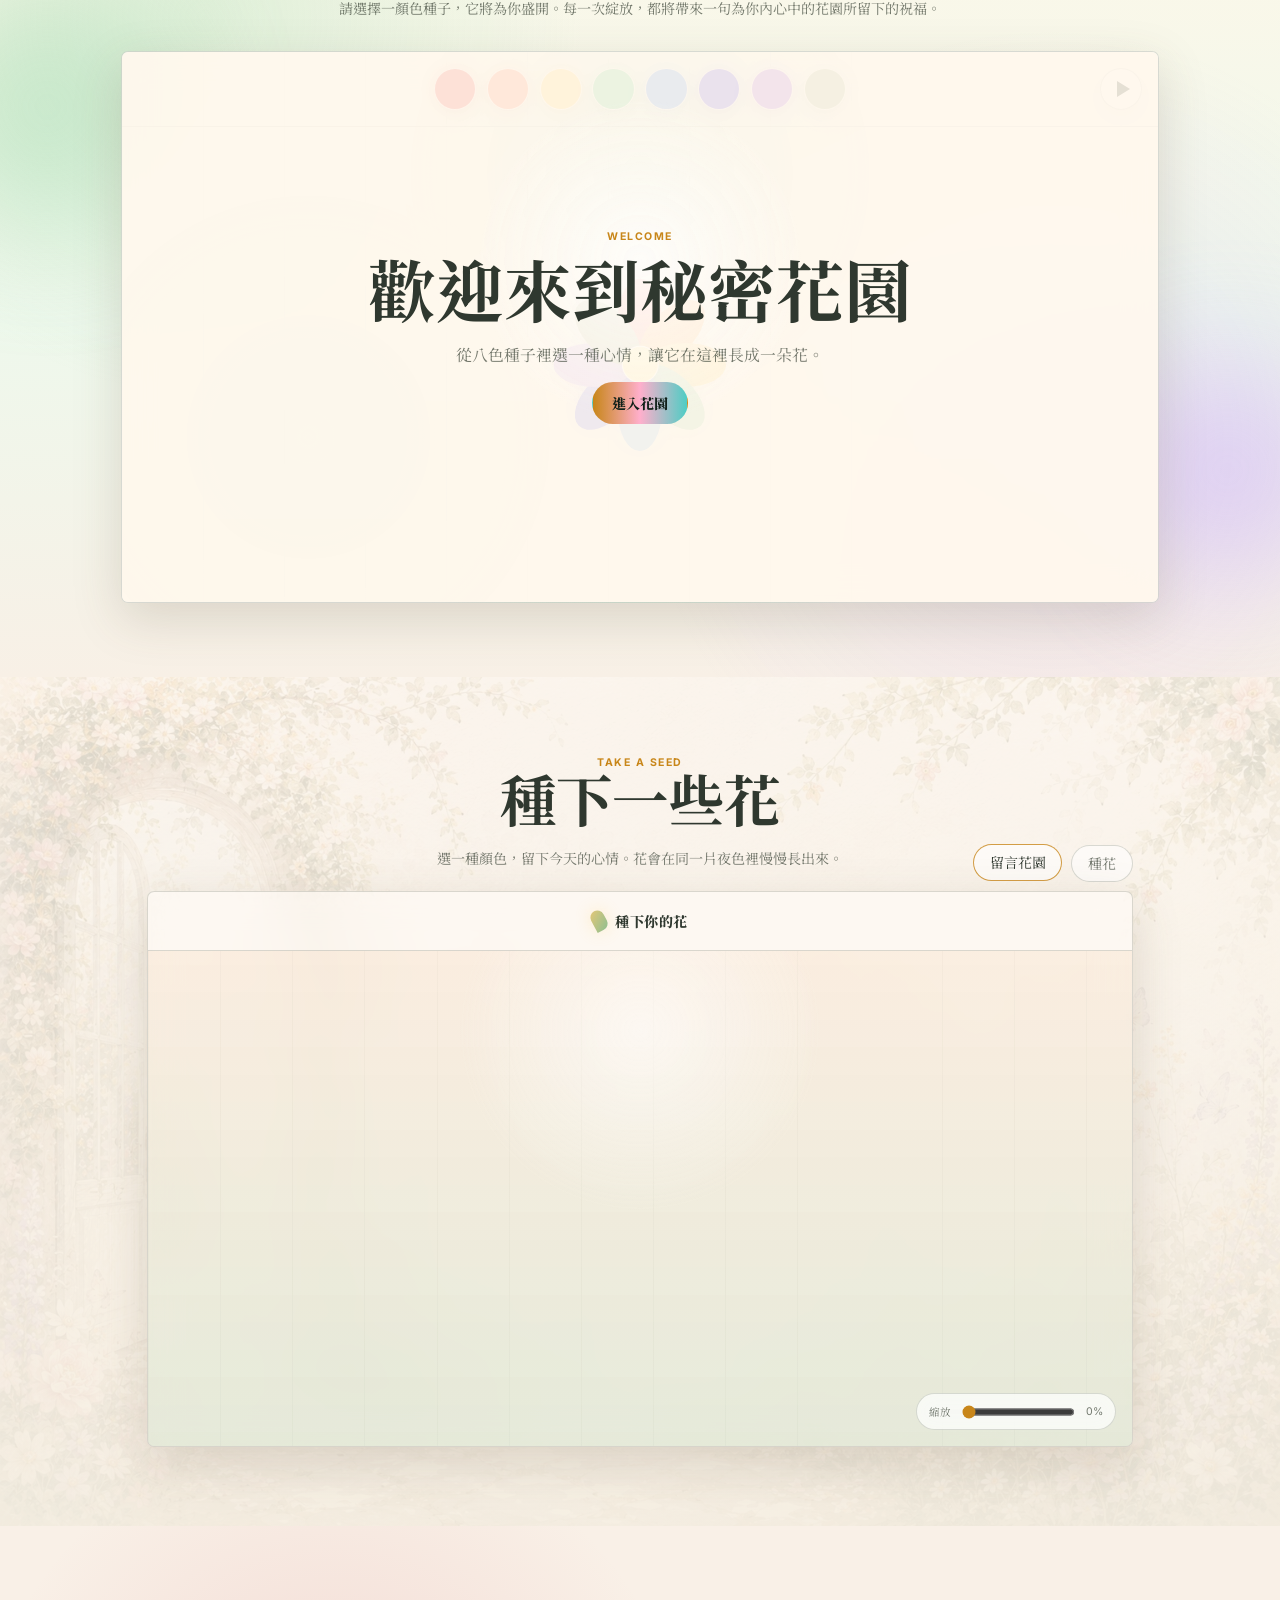
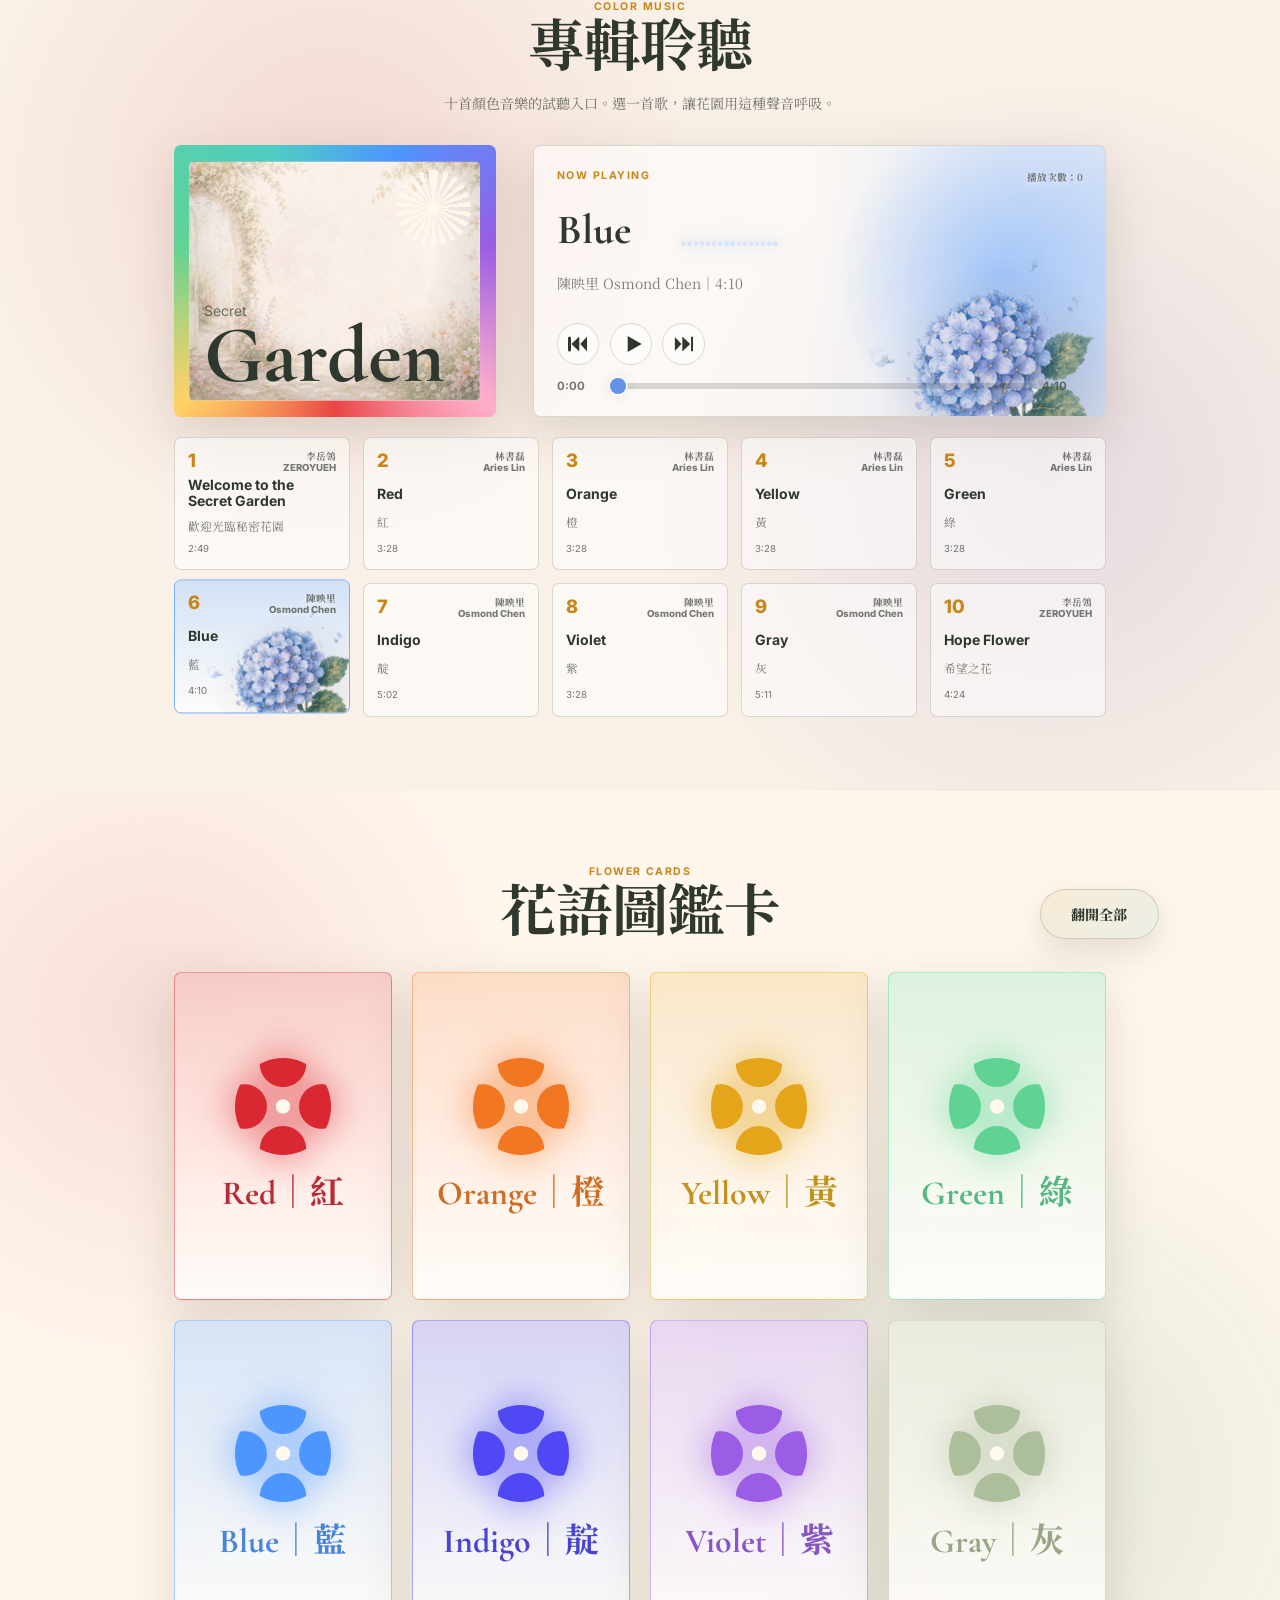
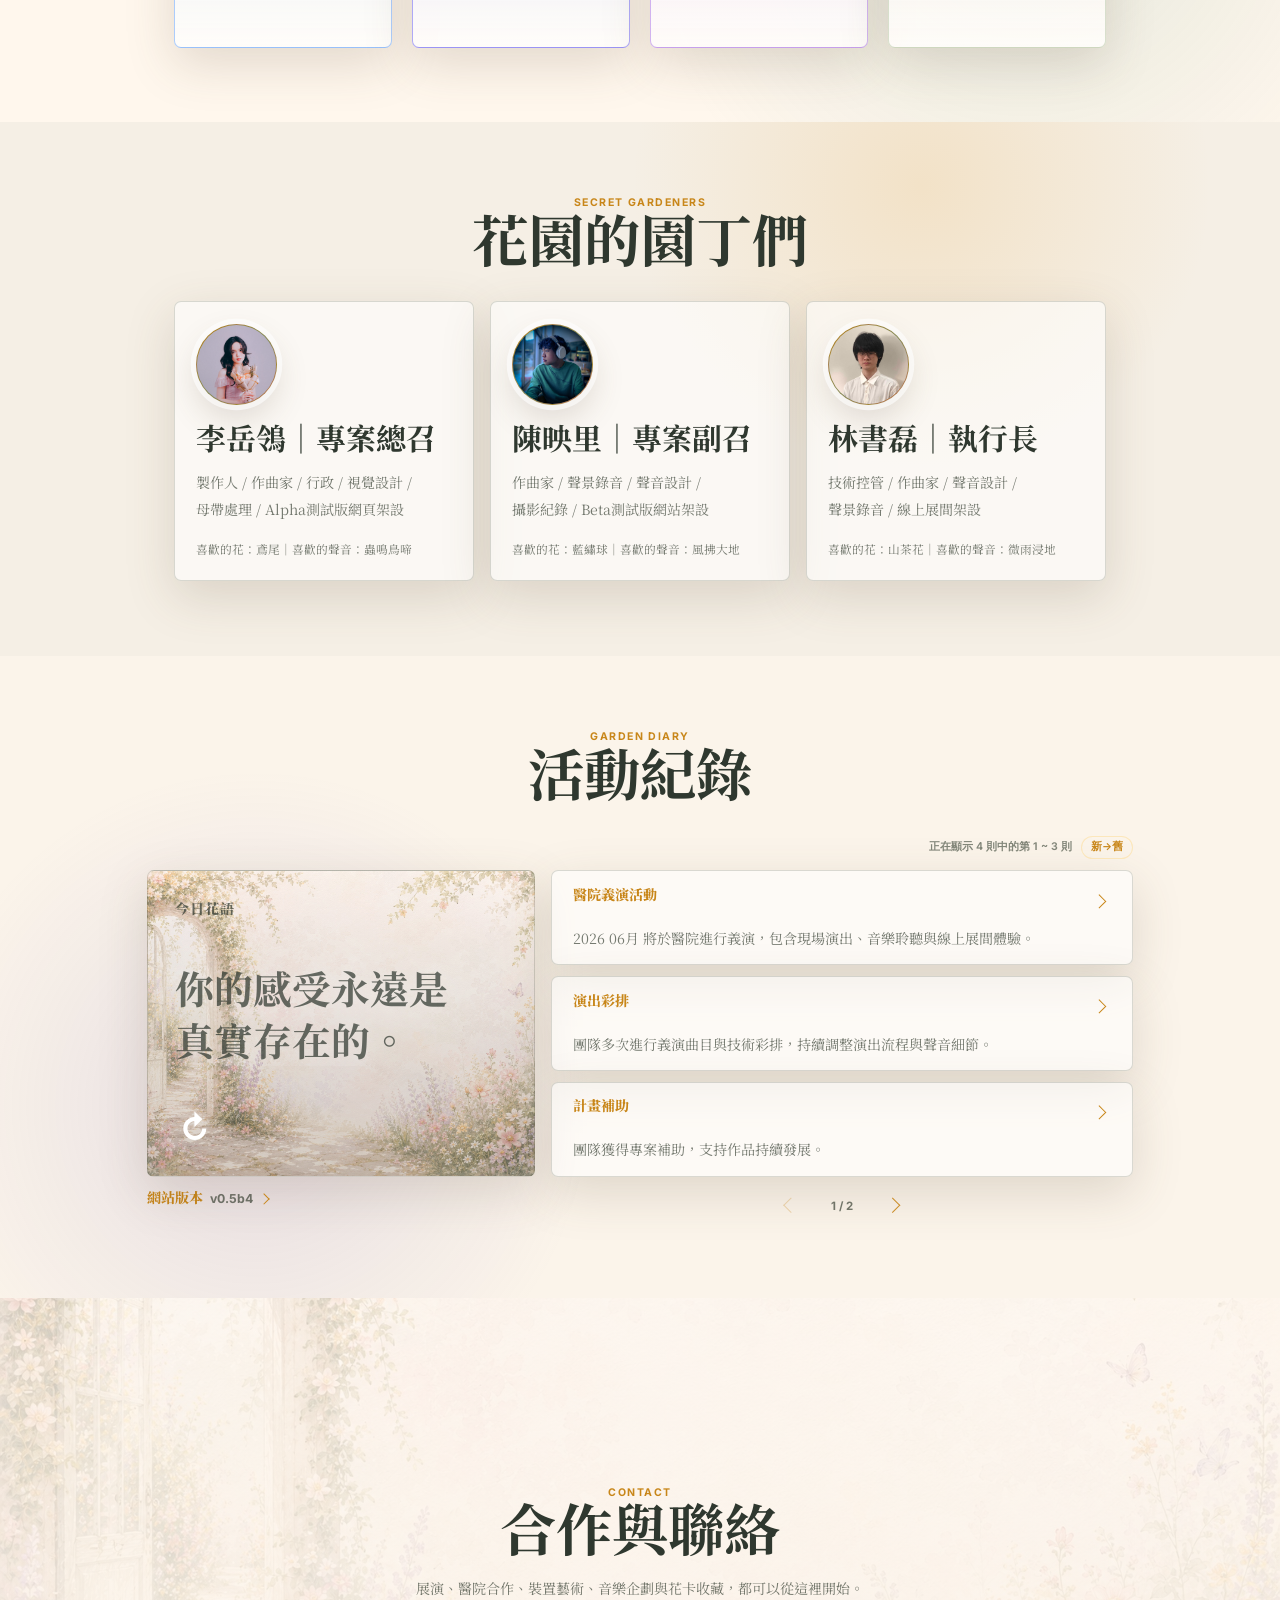
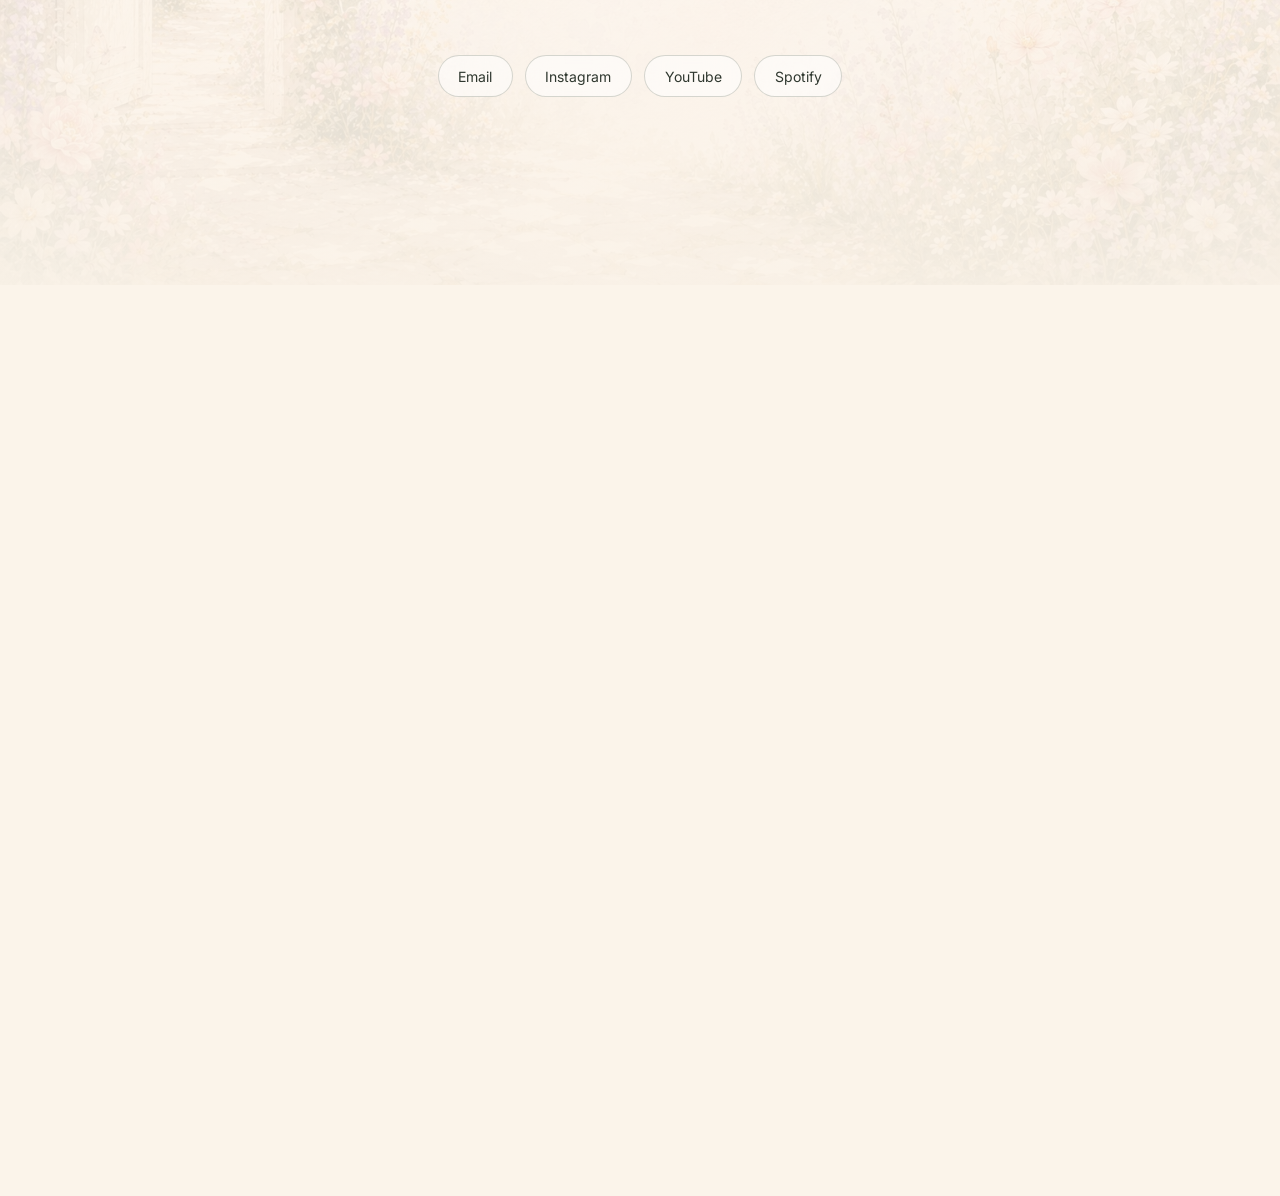
==== commit 0b2edbcb: "v0.5b4" ====
--- a/index.html
+++ b/index.html
@@ -34,7 +34,7 @@
       rel="stylesheet"
     />
     <link rel="preload" as="image" href="assets/light-garden-bg.jpg" fetchpriority="high" />
-    <link rel="stylesheet" href="styles.css?v=20260610-01" />
+    <link rel="stylesheet" href="styles.css?v=20260616-b4-3" />
   </head>
   <body data-theme="light">
     <div class="ambient-layer" aria-hidden="true">
@@ -53,7 +53,6 @@
         <a href="#garden">Seeds</a>
         <a href="#music">Music</a>
         <a href="#flowers">Flowers</a>
-        <a href="#messages">Messages</a>
         <a href="#gardeners">Gardeners</a>
         <a href="#diary">Diary</a>
         <a href="#contact">Contact</a>
@@ -230,26 +229,126 @@
           <h2 id="garden-title">種下一些花</h2>
           <p>選一種顏色，留下今天的心情。<span class="mobile-line-break"></span>花會在同一片夜色裡慢慢長出來。</p>
         </div>
-        <div class="garden-stage reveal">
-          <div class="garden-toolbar" aria-label="Garden color choices">
-            <button class="seed active" type="button" style="--seed-color: #e94545" data-color="#e94545" data-word="勇氣">Red</button>
-            <button class="seed" type="button" style="--seed-color: #ff7b59" data-color="#ff7b59" data-word="溫暖">Orange</button>
-            <button class="seed" type="button" style="--seed-color: #ffd166" data-color="#ffd166" data-word="夢想">Yellow</button>
-            <button class="seed" type="button" style="--seed-color: #60d394" data-color="#60d394" data-word="平靜">Green</button>
-            <button class="seed" type="button" style="--seed-color: #4d96ff" data-color="#4d96ff" data-word="真心">Blue</button>
-            <button class="seed" type="button" style="--seed-color: #5048f4" data-color="#5048f4" data-word="信仰">Indigo</button>
-            <button class="seed" type="button" style="--seed-color: #9b5de5" data-color="#9b5de5" data-word="療癒">Violet</button>
-            <button class="seed" type="button" style="--seed-color: #acbe9a" data-color="#acbe9a" data-word="沈澱">Gray</button>
-          </div>
-          <div class="living-garden" id="living-garden" aria-live="polite">
-            <div class="garden-message">
-              <div class="garden-message-heading">
-                <span id="garden-word">勇氣</span>
-                <button class="garden-expand-toggle" id="garden-expand-toggle" type="button" aria-label="放大種花區域" aria-pressed="false">
-                  <i aria-hidden="true"></i>
-                </button>
-              </div>
-              <small>Blooming</small>
+        <div class="garden-mode-switch reveal" aria-label="種花區顯示模式">
+          <button class="garden-mode-option active" type="button" data-garden-mode="messages" aria-pressed="true">留言花園</button>
+          <button class="garden-mode-option" type="button" data-garden-mode="plant" aria-pressed="false">種花</button>
+        </div>
+        <div class="garden-stage reveal is-message-mode" id="garden-stage">
+          <div class="garden-plant-mode" id="garden-plant-mode" hidden>
+            <div class="garden-toolbar" aria-label="Garden color choices">
+              <button class="seed active" type="button" style="--seed-color: #e94545" data-color="#e94545" data-word="勇氣">Red</button>
+              <button class="seed" type="button" style="--seed-color: #ff7b59" data-color="#ff7b59" data-word="溫暖">Orange</button>
+              <button class="seed" type="button" style="--seed-color: #ffd166" data-color="#ffd166" data-word="夢想">Yellow</button>
+              <button class="seed" type="button" style="--seed-color: #60d394" data-color="#60d394" data-word="平靜">Green</button>
+              <button class="seed" type="button" style="--seed-color: #4d96ff" data-color="#4d96ff" data-word="真心">Blue</button>
+              <button class="seed" type="button" style="--seed-color: #5048f4" data-color="#5048f4" data-word="信仰">Indigo</button>
+              <button class="seed" type="button" style="--seed-color: #9b5de5" data-color="#9b5de5" data-word="療癒">Violet</button>
+              <button class="seed" type="button" style="--seed-color: #acbe9a" data-color="#acbe9a" data-word="沈澱">Gray</button>
+            </div>
+            <div class="living-garden" id="living-garden" aria-live="polite">
+              <div class="garden-message">
+                <div class="garden-message-heading">
+                  <span id="garden-word">勇氣</span>
+                  <button class="garden-expand-toggle" id="garden-expand-toggle" type="button" aria-label="放大種花區域" aria-pressed="false">
+                    <i aria-hidden="true"></i>
+                  </button>
+                </div>
+                <small>Blooming</small>
+              </div>
+            </div>
+          </div>
+          <div class="garden-message-mode message-meadow" id="garden-meadow-panel">
+            <div class="meadow-toolbar">
+              <button class="meadow-start" id="meadow-start" type="button">
+                <span class="meadow-seed-icon" aria-hidden="true"></span>
+                <span>種下你的花</span>
+              </button>
+              <button class="meadow-cancel" id="meadow-cancel" type="button" hidden>取消</button>
+            </div>
+            <div class="meadow-viewport" id="meadow-viewport" aria-live="polite">
+              <div class="meadow-world" id="meadow-world"></div>
+              <form class="meadow-compose" id="meadow-compose" hidden>
+                <div class="meadow-preview" aria-label="留言花預覽">
+                  <div class="meadow-preview-flower" id="meadow-preview-flower" aria-hidden="true">
+                    <span class="flower-stem"></span>
+                    <span class="flower-petal p1"></span>
+                    <span class="flower-petal p2"></span>
+                    <span class="flower-petal p3"></span>
+                    <span class="flower-petal p4"></span>
+                    <span class="flower-petal p5"></span>
+                    <span class="flower-petal p6"></span>
+                    <span class="flower-petal p7"></span>
+                    <span class="flower-petal p8"></span>
+                    <span class="flower-core"></span>
+                  </div>
+                </div>
+                <div class="meadow-compose-panel">
+                  <label>
+                    <span class="meadow-control-label-row">
+                      <span>顏色控制</span>
+                      <button class="meadow-color-random" id="meadow-color-random" type="button" aria-label="隨機排列花朵顏色控制桿" title="隨機排列花朵顏色"></button>
+                    </span>
+                    <input id="meadow-hue" type="range" min="0" max="360" value="0" />
+                  </label>
+                  <label>明暗度控制
+                    <input id="meadow-lightness" type="range" min="24" max="92" value="50" />
+                  </label>
+                  <label>灰階化程度控制
+                    <input id="meadow-gray" type="range" min="0" max="100" value="0" />
+                  </label>
+                  <label class="meadow-hex-label">Hex
+                    <input id="meadow-hex" type="text" value="#ffffff" maxlength="7" spellcheck="false" aria-label="花朵色號" />
+                  </label>
+                  <label>心情
+                    <input id="meadow-mood" type="text" maxlength="20" placeholder="分享你的心情、或是留空" />
+                  </label>
+                  <div class="meadow-content-label">
+                    <span class="meadow-content-label-row">
+                      <label for="meadow-content">留言板</label>
+                      <button class="meadow-content-expand" id="meadow-content-expand" type="button" aria-label="放大留言文字框" aria-pressed="false">
+                        <i aria-hidden="true"></i>
+                      </button>
+                    </span>
+                    <textarea id="meadow-content" minlength="1" maxlength="500" required></textarea>
+                  </div>
+                  <div class="meadow-compose-actions">
+                    <span id="meadow-count">0 / 500</span>
+                    <button class="primary-action" type="submit">選擇種植位置</button>
+                  </div>
+                  <p class="meadow-status" id="meadow-status" aria-live="polite"></p>
+                </div>
+              </form>
+              <div class="meadow-place-confirm" id="meadow-place-confirm" hidden>
+                <p>是否將你的花種在這裡？</p>
+                <div>
+                  <button type="button" data-place-answer="yes">是</button>
+                  <button type="button" data-place-answer="no">否</button>
+                </div>
+              </div>
+              <div class="meadow-viewer" id="meadow-viewer" hidden>
+                <div class="meadow-viewer-flower" id="meadow-viewer-flower" aria-hidden="true"></div>
+                <article class="meadow-viewer-card">
+                  <p class="meadow-viewer-mood" id="meadow-viewer-mood"></p>
+                  <p class="meadow-viewer-content" id="meadow-viewer-content"></p>
+                  <time id="meadow-viewer-time"></time>
+                </article>
+              </div>
+              <div class="meadow-bloom-focus" id="meadow-bloom-focus" hidden aria-hidden="true"></div>
+            </div>
+            <label class="meadow-zoom-control" id="meadow-zoom-control">
+              <span>縮放</span>
+              <input id="meadow-zoom" type="range" min="0" max="100" value="0" />
+              <output id="meadow-zoom-output">0%</output>
+            </label>
+            <div class="meadow-cancel-modal" id="meadow-cancel-modal" hidden>
+              <div class="meadow-cancel-dialog" role="dialog" aria-modal="true" aria-labelledby="meadow-cancel-title">
+                <h3 id="meadow-cancel-title">確定要取消嗎？</h3>
+                <p>這將無法復原</p>
+                <div>
+                  <button type="button" data-cancel-answer="yes">確定取消</button>
+                  <button type="button" data-cancel-answer="no">繼續種花</button>
+                </div>
+              </div>
             </div>
           </div>
         </div>
@@ -269,7 +368,10 @@
               <i></i>
             </div>
             <div class="album-now">
-              <p class="eyebrow">Now Playing</p>
+              <div class="album-top-row">
+                <p class="eyebrow">Now Playing</p>
+                <p class="album-play-count" id="album-play-count">播放次數：0</p>
+              </div>
               <div class="album-title-row">
                 <h3 id="album-now-title">Welcome to the Secret Garden</h3>
                 <div class="album-eq album-eq-title petal-wave" id="album-eq" aria-hidden="true"></div>
@@ -293,70 +395,70 @@
           <div class="track-list" id="album-track-list">
             <button class="track active" type="button" data-track="0" style="--track-color: #8fa780">
               <span class="track-number">1</span>
-              <span class="track-composer">李岳鴒 ZEROYUEH</span>
+              <span class="track-composer"><span>李岳鴒</span><span>ZEROYUEH</span></span>
               <strong>Welcome to the<br />Secret Garden</strong>
               <small>歡迎光臨秘密花園</small>
               <em>2:49</em>
             </button>
             <button class="track" type="button" data-track="1" style="--track-color: #e94545; --track-flower: url('assets/cards/flowers/red-flower.png')">
               <span class="track-number">2</span>
-              <span class="track-composer">林書磊 Aries Lin</span>
+              <span class="track-composer"><span>林書磊</span><span>Aries Lin</span></span>
               <strong>Red</strong>
               <small>紅</small>
               <em>3:28</em>
             </button>
             <button class="track" type="button" data-track="2" style="--track-color: #ff7b59; --track-flower: url('assets/cards/flowers/orange-flower.png')">
               <span class="track-number">3</span>
-              <span class="track-composer">林書磊 Aries Lin</span>
+              <span class="track-composer"><span>林書磊</span><span>Aries Lin</span></span>
               <strong>Orange</strong>
               <small>橙</small>
               <em>3:28</em>
             </button>
             <button class="track" type="button" data-track="3" style="--track-color: #ffd166; --track-flower: url('assets/cards/flowers/yellow-flower.png')">
               <span class="track-number">4</span>
-              <span class="track-composer">林書磊 Aries Lin</span>
+              <span class="track-composer"><span>林書磊</span><span>Aries Lin</span></span>
               <strong>Yellow</strong>
               <small>黃</small>
               <em>3:28</em>
             </button>
             <button class="track" type="button" data-track="4" style="--track-color: #60d394; --track-flower: url('assets/cards/flowers/green-flower.png')">
               <span class="track-number">5</span>
-              <span class="track-composer">林書磊 Aries Lin</span>
+              <span class="track-composer"><span>林書磊</span><span>Aries Lin</span></span>
               <strong>Green</strong>
               <small>綠</small>
               <em>3:28</em>
             </button>
             <button class="track" type="button" data-track="5" style="--track-color: #4d96ff; --track-flower: url('assets/cards/flowers/blue-flower.png')">
               <span class="track-number">6</span>
-              <span class="track-composer">陳映里 Osmond Chen</span>
+              <span class="track-composer"><span>陳映里</span><span>Osmond Chen</span></span>
               <strong>Blue</strong>
               <small>藍</small>
               <em>4:10</em>
             </button>
             <button class="track" type="button" data-track="6" style="--track-color: #5542a1; --track-flower: url('assets/cards/flowers/indigo-flower.png')">
               <span class="track-number">7</span>
-              <span class="track-composer">陳映里 Osmond Chen</span>
+              <span class="track-composer"><span>陳映里</span><span>Osmond Chen</span></span>
               <strong>Indigo</strong>
               <small>靛</small>
               <em>5:02</em>
             </button>
             <button class="track" type="button" data-track="7" style="--track-color: #8b62c7; --track-flower: url('assets/cards/flowers/purple-flower.png')">
               <span class="track-number">8</span>
-              <span class="track-composer">陳映里 Osmond Chen</span>
+              <span class="track-composer"><span>陳映里</span><span>Osmond Chen</span></span>
               <strong>Violet</strong>
               <small>紫</small>
               <em>3:28</em>
             </button>
             <button class="track" type="button" data-track="8" style="--track-color: #acbe9a; --track-flower: url('assets/cards/flowers/gray-flower.png')">
               <span class="track-number">9</span>
-              <span class="track-composer">陳映里 Osmond Chen</span>
+              <span class="track-composer"><span>陳映里</span><span>Osmond Chen</span></span>
               <strong>Gray</strong>
               <small>灰</small>
               <em>5:11</em>
             </button>
             <button class="track" type="button" data-track="9" style="--track-color: #ffafcc">
               <span class="track-number">10</span>
-              <span class="track-composer">李岳鴒 ZEROYUEH</span>
+              <span class="track-composer"><span>李岳鴒</span><span>ZEROYUEH</span></span>
               <strong>Hope Flower</strong>
               <small>希望之花</small>
               <em>4:24</em>
@@ -451,11 +553,11 @@
         </div>
       </section>
 
-      <section class="messages message-board section-panel" id="messages" aria-labelledby="messages-title">
+      <section class="messages message-board section-panel" id="messages" aria-labelledby="messages-title" hidden>
         <div class="section-heading reveal">
           <p class="eyebrow">Garden Messages</p>
           <h2 id="messages-title">留言板</h2>
-          <p>留下一句 1 至 200 字的心情，讓它在秘密花園裡被溫柔看見。</p>
+          <p>留下一句 1 至 500 字的心情，讓它在秘密花園裡被溫柔看見。</p>
         </div>
         <div class="message-board-layout">
           <form class="message-form reveal" id="message-form">
@@ -464,12 +566,12 @@
               id="message-input"
               name="message"
               minlength="1"
-              maxlength="200"
+              maxlength="500"
               required
               placeholder="把今天想留在花園裡的話寫下來。"
             ></textarea>
             <div class="message-form-footer">
-              <span id="message-count">0 / 200</span>
+              <span id="message-count">0 / 500</span>
               <button class="primary-action message-submit" type="submit">送出留言</button>
             </div>
             <p class="message-status" id="message-status" aria-live="polite"></p>
@@ -532,7 +634,7 @@
                 <span class="version-link-copy">
                   <strong id="version-toggle-title">網站版本</strong>
                   <span class="version-link-inline">
-                    <small id="version-toggle-subtitle">v0.5b1</small>
+                    <small id="version-toggle-subtitle">v0.5b4</small>
                     <i class="version-link-arrow" aria-hidden="true"></i>
                   </span>
                 </span>
@@ -605,6 +707,7 @@
       </div>
     </div>
     <div class="bloom-toast" id="bloom-toast" aria-live="polite"></div>
-    <script src="script.js?v=20260610-01"></script>
+    <script src="https://cdn.jsdelivr.net/npm/@supabase/supabase-js@2"></script>
+    <script src="script.js?v=20260616-b4-3"></script>
   </body>
 </html>
--- a/styles.css
+++ b/styles.css
@@ -1893,6 +1893,1232 @@
   transform: translateY(-2px);
 }
 
+.garden-mode-switch {
+  width: min(1120px, 100%);
+  margin: -64px auto 10px;
+  display: flex;
+  justify-content: flex-end;
+  gap: 10px;
+}
+
+.garden-mode-option {
+  min-height: 42px;
+  padding: 0 18px;
+  border: 1px solid var(--line);
+  border-radius: 999px;
+  color: var(--muted);
+  background: rgba(255, 248, 236, 0.08);
+  cursor: pointer;
+  transition:
+    color 180ms ease,
+    background 180ms ease,
+    border-color 180ms ease,
+    transform 180ms ease;
+}
+
+.garden-mode-option:hover,
+.garden-mode-option.active {
+  color: var(--ink);
+  border-color: color-mix(in srgb, var(--gold), transparent 20%);
+  background: color-mix(in srgb, var(--gold), transparent 82%);
+  transform: translateY(-1px);
+}
+
+body[data-theme="light"] .garden-mode-option {
+  background: rgba(255, 255, 255, 0.58);
+}
+
+.garden-plant-mode[hidden],
+.garden-message-mode[hidden],
+.meadow-compose[hidden],
+.meadow-place-confirm[hidden],
+.meadow-viewer[hidden],
+.meadow-bloom-focus[hidden],
+.meadow-cancel-modal[hidden],
+.meadow-cancel[hidden] {
+  display: none !important;
+}
+
+.message-meadow {
+  position: relative;
+  min-height: 0;
+  overflow: hidden;
+}
+
+.meadow-toolbar {
+  position: relative;
+  min-height: 66px;
+  display: grid;
+  place-items: center;
+  padding: 12px 110px;
+  border-bottom: 1px solid var(--line);
+}
+
+.meadow-start {
+  min-height: 42px;
+  display: inline-flex;
+  align-items: center;
+  justify-content: center;
+  gap: 10px;
+  border: 0;
+  color: var(--ink);
+  background: transparent;
+  font-weight: 800;
+  letter-spacing: 0.04em;
+  cursor: pointer;
+  transition: transform 180ms ease, color 180ms ease;
+}
+
+.meadow-start:hover {
+  color: var(--gold);
+  transform: translateY(-1px);
+}
+
+.garden-message-mode.is-composing .meadow-start,
+.garden-message-mode.is-placing .meadow-start {
+  display: none;
+}
+
+.garden-message-mode.is-viewing .meadow-start {
+  opacity: 0;
+  pointer-events: none;
+  transform: translateY(-4px);
+}
+
+.meadow-seed-icon {
+  width: 16px;
+  height: 24px;
+  border-radius: 999px 999px 999px 4px;
+  background: linear-gradient(145deg, #e4c777, #8fbf91);
+  transform: rotate(-28deg);
+  box-shadow: 0 0 18px rgba(255, 209, 102, 0.3);
+}
+
+.meadow-cancel {
+  position: static;
+  min-height: 42px;
+  display: inline-flex;
+  align-items: center;
+  justify-content: center;
+  padding: 0 22px;
+  border: 1px solid color-mix(in srgb, var(--card-red), white 22%);
+  border-radius: 999px;
+  color: var(--card-red);
+  background: color-mix(in srgb, var(--card-red), transparent 88%);
+  font-weight: 900;
+  letter-spacing: 0.04em;
+  cursor: pointer;
+  transition: transform 180ms ease, background 180ms ease;
+}
+
+.meadow-cancel:hover {
+  transform: translateY(-1px);
+  background: color-mix(in srgb, var(--card-red), transparent 82%);
+}
+
+.meadow-viewport {
+  --meadow-scale: 0.137;
+  --meadow-world-width: 100%;
+  --meadow-world-height: 100%;
+  --meadow-marker-scale: 0.24;
+  --meadow-dot-size: 9px;
+  --meadow-scroll-left: 0px;
+  --meadow-scroll-top: 0px;
+  position: relative;
+  height: clamp(430px, 44vw, 620px);
+  min-height: 0;
+  overflow: hidden;
+  background:
+    radial-gradient(circle at 50% 16%, rgba(255, 248, 236, 0.12), transparent 26%),
+    linear-gradient(180deg, rgba(13, 35, 28, 0.2), rgba(3, 10, 8, 0.88)),
+    repeating-linear-gradient(90deg, rgba(255, 248, 236, 0.025) 0 1px, transparent 1px 82px);
+  cursor: grab;
+  overscroll-behavior-x: contain;
+  overscroll-behavior-y: auto;
+  scroll-behavior: auto;
+  scrollbar-width: none;
+  touch-action: pan-y;
+  user-select: none;
+}
+
+.meadow-viewport::-webkit-scrollbar {
+  display: none;
+}
+
+.meadow-viewport.is-dragging {
+  cursor: grabbing;
+}
+
+.meadow-viewport.is-scroll-locked {
+  overflow: hidden;
+}
+
+body[data-theme="light"] .meadow-viewport {
+  background:
+    radial-gradient(circle at 50% 16%, rgba(255, 255, 255, 0.58), transparent 28%),
+    linear-gradient(180deg, rgba(245, 218, 191, 0.35), rgba(198, 216, 187, 0.42)),
+    repeating-linear-gradient(90deg, rgba(71, 83, 63, 0.045) 0 1px, transparent 1px 82px);
+}
+
+.meadow-world {
+  position: relative;
+  width: var(--meadow-world-width);
+  height: var(--meadow-world-height);
+  min-width: var(--meadow-world-width);
+  min-height: var(--meadow-world-height);
+  overflow: hidden;
+}
+
+.meadow-flower-marker {
+  position: absolute;
+  width: calc(110px * var(--meadow-marker-scale));
+  height: calc(164px * var(--meadow-marker-scale));
+  border: 0;
+  padding: 0;
+  background: transparent;
+  transform: translate(-50%, -54%);
+  cursor: pointer;
+  filter: drop-shadow(0 0 18px color-mix(in srgb, var(--meadow-color, #fff), transparent 58%));
+  transition:
+    filter 180ms ease,
+    transform 120ms ease,
+    opacity 180ms ease;
+}
+
+.meadow-flower-marker:hover {
+  transform: translate(-50%, -56%) scale(1.04);
+}
+
+.meadow-viewport.is-dot-view .meadow-flower-marker {
+  width: var(--meadow-dot-size);
+  height: var(--meadow-dot-size);
+  border-radius: 999px;
+  background: var(--meadow-color, #fff);
+  box-shadow:
+    0 0 0 2px rgba(255, 248, 236, 0.7),
+    0 0 18px color-mix(in srgb, var(--meadow-color, #fff), transparent 32%);
+  transform: translate(-50%, -50%);
+}
+
+.meadow-viewport.is-dot-view .meadow-flower-shape {
+  opacity: 0;
+  transform: scale(0.1);
+}
+
+.meadow-position-cue {
+  position: absolute;
+  z-index: 7;
+  width: 0;
+  height: 0;
+  border-left: 10px solid transparent;
+  border-right: 10px solid transparent;
+  border-top: 18px solid #e94545;
+  filter:
+    drop-shadow(0 0 8px rgba(233, 69, 69, 0.72))
+    drop-shadow(0 2px 2px rgba(0, 0, 0, 0.36));
+  transform: translate(-50%, -130%);
+  pointer-events: none;
+  animation: meadowCuePulse 900ms ease-in-out infinite;
+}
+
+.meadow-focus-backdrop {
+  position: absolute;
+  left: 0;
+  top: 0;
+  z-index: 6;
+  width: 100%;
+  height: 100%;
+  pointer-events: none;
+  transform: translate(var(--meadow-scroll-left), var(--meadow-scroll-top));
+  background:
+    radial-gradient(circle at 26% 50%, rgba(255, 248, 236, 0.1), transparent 28%),
+    linear-gradient(90deg, rgba(3, 10, 8, 0.42) 0 46%, rgba(5, 18, 14, 0.7) 66%, rgba(5, 18, 14, 0.84));
+  backdrop-filter: blur(1px);
+  animation: meadowViewerFadeIn 260ms ease;
+}
+
+body[data-theme="light"] .meadow-focus-backdrop {
+  background:
+    radial-gradient(circle at 26% 50%, rgba(255, 255, 255, 0.38), transparent 28%),
+    linear-gradient(90deg, rgba(255, 249, 241, 0.38) 0 46%, rgba(255, 249, 241, 0.72) 66%, rgba(255, 249, 241, 0.86));
+}
+
+.garden-message-mode.is-viewing .meadow-viewport {
+  overflow: hidden;
+}
+
+.garden-message-mode.is-viewing .meadow-world {
+  pointer-events: none;
+}
+
+.meadow-flower-marker.is-viewing {
+  --meadow-view-transition-duration: 320ms;
+  z-index: 8;
+  width: min(340px, 32vw);
+  height: min(460px, 44vw);
+  opacity: 1;
+  pointer-events: none;
+  filter: drop-shadow(0 0 38px color-mix(in srgb, var(--meadow-color, #fff), transparent 32%));
+  transition:
+    width var(--meadow-view-transition-duration) cubic-bezier(0.22, 1, 0.36, 1),
+    height var(--meadow-view-transition-duration) cubic-bezier(0.22, 1, 0.36, 1),
+    filter 180ms ease,
+    transform var(--meadow-view-transition-duration) cubic-bezier(0.22, 1, 0.36, 1),
+    opacity 180ms ease;
+}
+
+.meadow-flower-marker.is-viewing:hover {
+  transform: translate(-50%, -54%);
+}
+
+.garden-message-mode.is-restoring .meadow-flower-marker.is-viewing {
+  transition-duration: 620ms, 620ms, 180ms, 620ms, 180ms;
+}
+
+.meadow-viewport.is-dot-view .meadow-flower-marker.is-viewing {
+  width: min(340px, 32vw);
+  height: min(460px, 44vw);
+  border-radius: 0;
+  background: transparent;
+  box-shadow: none;
+  transform: translate(-50%, -54%);
+}
+
+.meadow-viewport.is-dot-view .meadow-flower-marker.is-viewing .meadow-flower-shape {
+  opacity: 1;
+  transform: scale(1);
+}
+
+.meadow-viewport .meadow-flower-marker.is-awaiting-bloom .meadow-flower-shape,
+.meadow-viewport.is-dot-view .meadow-flower-marker.is-awaiting-bloom .meadow-flower-shape,
+.meadow-viewport.is-dot-view .meadow-flower-marker.is-viewing.is-awaiting-bloom .meadow-flower-shape {
+  opacity: 0;
+  transform: scale(0.12);
+}
+
+.meadow-flower-marker.is-new-bloom .flower-stem {
+  transform-origin: 50% 100%;
+  animation: meadowMarkerStemGrow 1.12s cubic-bezier(0.2, 0.88, 0.3, 1) forwards;
+}
+
+.meadow-flower-marker.is-new-bloom .flower-petal {
+  opacity: 0;
+  animation: meadowMarkerPetalOpen 1.45s ease-out forwards;
+}
+
+.meadow-flower-marker.is-new-bloom .flower-petal.p1 { animation-delay: 0.2s; }
+.meadow-flower-marker.is-new-bloom .flower-petal.p2 { animation-delay: 0.26s; }
+.meadow-flower-marker.is-new-bloom .flower-petal.p3 { animation-delay: 0.32s; }
+.meadow-flower-marker.is-new-bloom .flower-petal.p4 { animation-delay: 0.38s; }
+.meadow-flower-marker.is-new-bloom .flower-petal.p5 { animation-delay: 0.44s; }
+.meadow-flower-marker.is-new-bloom .flower-petal.p6 { animation-delay: 0.5s; }
+.meadow-flower-marker.is-new-bloom .flower-petal.p7 { animation-delay: 0.56s; }
+.meadow-flower-marker.is-new-bloom .flower-petal.p8 { animation-delay: 0.62s; }
+
+.meadow-flower-marker.is-new-bloom .flower-core {
+  opacity: 0;
+  animation: meadowMarkerCorePop 650ms cubic-bezier(0.16, 1.16, 0.38, 1) 0.88s forwards;
+}
+
+@keyframes meadowMarkerStemGrow {
+  from {
+    transform: translateX(-50%) scaleY(0);
+  }
+  to {
+    transform: translateX(-50%) scaleY(1);
+  }
+}
+
+@keyframes meadowMarkerPetalOpen {
+  from {
+    opacity: 0;
+    transform: translate(-50%, -36%) scale(0.12);
+  }
+  to {
+    opacity: 0.9;
+    transform: var(--meadow-petal-transform);
+  }
+}
+
+@keyframes meadowMarkerCorePop {
+  from {
+    opacity: 0;
+    transform: translate(-50%, -50%) scale(0.2);
+  }
+  to {
+    opacity: 1;
+    transform: translate(-50%, -50%) scale(1);
+  }
+}
+
+.meadow-preview-flower,
+.meadow-flower-shape,
+.meadow-viewer-flower-shape {
+  --meadow-color: #ffffff;
+  position: relative;
+  display: block;
+  width: 100%;
+  height: 100%;
+  isolation: isolate;
+  transition: transform 360ms ease, opacity 260ms ease;
+}
+
+.meadow-preview-flower {
+  width: min(280px, 36vw);
+  height: min(380px, 48vw);
+}
+
+.meadow-viewer-flower-shape {
+  width: min(330px, 34vw);
+  height: min(440px, 46vw);
+}
+
+.meadow-preview-flower .flower-stem,
+.meadow-flower-shape .flower-stem,
+.meadow-viewer-flower-shape .flower-stem {
+  position: absolute;
+  left: 50%;
+  bottom: 4%;
+  width: 7%;
+  height: 46%;
+  border-radius: 999px;
+  background: linear-gradient(180deg, #83c489, #559c6a);
+  transform: translateX(-50%);
+  transition: background 448ms cubic-bezier(0.22, 1, 0.36, 1);
+}
+
+.meadow-preview-flower .flower-petal,
+.meadow-flower-shape .flower-petal,
+.meadow-viewer-flower-shape .flower-petal {
+  position: absolute;
+  left: 50%;
+  top: 34%;
+  width: 28%;
+  height: 30%;
+  border-radius: 999px 999px 74% 74%;
+  background: color-mix(in srgb, var(--meadow-color), transparent 12%);
+  transform-origin: 50% 86%;
+  opacity: 0.9;
+  mix-blend-mode: screen;
+  transition:
+    background 448ms cubic-bezier(0.22, 1, 0.36, 1),
+    opacity 260ms ease,
+    transform 260ms ease;
+}
+
+body[data-theme="light"] .meadow-preview-flower .flower-petal,
+body[data-theme="light"] .meadow-flower-shape .flower-petal,
+body[data-theme="light"] .meadow-viewer-flower-shape .flower-petal {
+  mix-blend-mode: multiply;
+}
+
+.meadow-preview-flower .flower-petal.p1,
+.meadow-flower-shape .flower-petal.p1,
+.meadow-viewer-flower-shape .flower-petal.p1 {
+  --meadow-petal-transform: translate(-50%, -82%) rotate(0deg);
+  transform: var(--meadow-petal-transform);
+}
+.meadow-preview-flower .flower-petal.p2,
+.meadow-flower-shape .flower-petal.p2,
+.meadow-viewer-flower-shape .flower-petal.p2 {
+  --meadow-petal-transform: translate(-50%, -82%) rotate(45deg);
+  transform: var(--meadow-petal-transform);
+}
+.meadow-preview-flower .flower-petal.p3,
+.meadow-flower-shape .flower-petal.p3,
+.meadow-viewer-flower-shape .flower-petal.p3 {
+  --meadow-petal-transform: translate(-50%, -82%) rotate(90deg);
+  transform: var(--meadow-petal-transform);
+}
+.meadow-preview-flower .flower-petal.p4,
+.meadow-flower-shape .flower-petal.p4,
+.meadow-viewer-flower-shape .flower-petal.p4 {
+  --meadow-petal-transform: translate(-50%, -82%) rotate(135deg);
+  transform: var(--meadow-petal-transform);
+}
+.meadow-preview-flower .flower-petal.p5,
+.meadow-flower-shape .flower-petal.p5,
+.meadow-viewer-flower-shape .flower-petal.p5 {
+  --meadow-petal-transform: translate(-50%, -82%) rotate(180deg);
+  transform: var(--meadow-petal-transform);
+}
+.meadow-preview-flower .flower-petal.p6,
+.meadow-flower-shape .flower-petal.p6,
+.meadow-viewer-flower-shape .flower-petal.p6 {
+  --meadow-petal-transform: translate(-50%, -82%) rotate(225deg);
+  transform: var(--meadow-petal-transform);
+}
+.meadow-preview-flower .flower-petal.p7,
+.meadow-flower-shape .flower-petal.p7,
+.meadow-viewer-flower-shape .flower-petal.p7 {
+  --meadow-petal-transform: translate(-50%, -82%) rotate(270deg);
+  transform: var(--meadow-petal-transform);
+}
+.meadow-preview-flower .flower-petal.p8,
+.meadow-flower-shape .flower-petal.p8,
+.meadow-viewer-flower-shape .flower-petal.p8 {
+  --meadow-petal-transform: translate(-50%, -82%) rotate(315deg);
+  transform: var(--meadow-petal-transform);
+}
+
+.meadow-preview-flower .flower-core,
+.meadow-flower-shape .flower-core,
+.meadow-viewer-flower-shape .flower-core {
+  position: absolute;
+  left: 50%;
+  top: 34%;
+  width: 25%;
+  aspect-ratio: 1;
+  border: 4px solid rgba(255, 248, 236, 0.96);
+  border-radius: 50%;
+  background: #f7df78;
+  box-shadow: 0 0 24px rgba(247, 223, 120, 0.35);
+  transform: translate(-50%, -50%);
+  z-index: 2;
+  transition:
+    background 448ms cubic-bezier(0.22, 1, 0.36, 1),
+    box-shadow 448ms cubic-bezier(0.22, 1, 0.36, 1),
+    border-color 448ms cubic-bezier(0.22, 1, 0.36, 1);
+}
+
+.meadow-compose {
+  position: absolute;
+  inset: 0;
+  z-index: 6;
+  display: grid;
+  grid-template-columns: minmax(260px, 0.9fr) minmax(320px, 1.1fr);
+  gap: clamp(16px, 3.5vw, 44px);
+  align-items: center;
+  padding: clamp(18px, 4vw, 48px);
+  color: var(--ink);
+  background:
+    radial-gradient(circle at 20% 30%, color-mix(in srgb, var(--gold), transparent 86%), transparent 34%),
+    rgba(5, 18, 14, 0.78);
+  backdrop-filter: blur(18px);
+  transform: translate(var(--meadow-scroll-left), var(--meadow-scroll-top));
+  animation: meadowPanelIn 420ms cubic-bezier(0.2, 0.8, 0.2, 1);
+}
+
+.meadow-compose.is-closing {
+  pointer-events: none;
+  animation: meadowPanelOut 420ms cubic-bezier(0.36, 0, 0.78, 0.2) forwards;
+}
+
+body[data-theme="light"] .meadow-compose {
+  background:
+    radial-gradient(circle at 20% 30%, rgba(255, 210, 153, 0.35), transparent 34%),
+    rgba(255, 249, 241, 0.82);
+}
+
+.meadow-preview {
+  display: grid;
+  place-items: center;
+}
+
+.meadow-compose-panel {
+  --meadow-compose-panel-padding: clamp(12px, 2vw, 18px);
+  --meadow-expanded-footer-height: 46px;
+  --meadow-expanded-panel-height: min(560px, calc(100vh - 180px));
+  display: grid;
+  gap: 8px;
+  padding: var(--meadow-compose-panel-padding);
+  border: 1px solid var(--line);
+  border-radius: 8px;
+  background: rgba(255, 248, 236, 0.08);
+  transition:
+    transform 360ms cubic-bezier(0.22, 1, 0.36, 1),
+    width 360ms cubic-bezier(0.22, 1, 0.36, 1),
+    height 360ms cubic-bezier(0.22, 1, 0.36, 1);
+}
+
+body[data-theme="light"] .meadow-compose-panel {
+  background: rgba(255, 255, 255, 0.52);
+}
+
+.meadow-compose-panel label {
+  display: grid;
+  gap: 5px;
+  color: var(--muted);
+  font-weight: 700;
+}
+
+.meadow-control-label-row,
+.meadow-content-label {
+  position: relative;
+  transform-origin: center center;
+}
+
+.meadow-control-label-row,
+.meadow-content-label-row {
+  display: inline-flex;
+  align-items: center;
+  justify-content: flex-start;
+  gap: 8px;
+  width: fit-content;
+}
+
+.meadow-color-random {
+  width: 28px;
+  height: 28px;
+  min-height: 0;
+  padding: 0;
+  border: 0;
+  border-radius: 50%;
+  color: var(--gold);
+  background: transparent;
+  box-shadow: none;
+  cursor: pointer;
+  transition: transform 220ms ease, filter 220ms ease;
+}
+
+.meadow-color-random::before {
+  content: "↻";
+  display: block;
+  font-family: -apple-system, BlinkMacSystemFont, "SF Pro Text", "Inter", system-ui, sans-serif;
+  font-size: 24px;
+  font-weight: 800;
+  line-height: 1;
+}
+
+.meadow-color-random:hover,
+.meadow-color-random:focus-visible {
+  outline: none;
+  transform: rotate(26deg) scale(1.08);
+  filter: drop-shadow(0 0 10px color-mix(in srgb, var(--gold), transparent 34%));
+}
+
+.meadow-content-expand {
+  width: 28px;
+  height: 28px;
+  min-height: 0;
+  padding: 0;
+  display: inline-grid;
+  place-items: center;
+  border: 0;
+  border-radius: 0;
+  color: var(--gold);
+  background: transparent;
+  box-shadow: none;
+  cursor: pointer;
+  transition: transform 180ms ease, filter 180ms ease;
+}
+
+.meadow-content-expand:hover,
+.meadow-content-expand:focus-visible {
+  outline: none;
+  background: transparent;
+  transform: translateY(-1px);
+  filter: drop-shadow(0 0 10px color-mix(in srgb, var(--gold), transparent 38%));
+}
+
+.meadow-content-expand i {
+  position: relative;
+  width: 20px;
+  height: 20px;
+}
+
+.meadow-content-expand i::before,
+.meadow-content-expand i::after {
+  content: "";
+  position: absolute;
+  border-color: currentColor;
+  border-style: solid;
+  transition: transform 260ms ease;
+}
+
+.meadow-content-expand i::before {
+  top: 2px;
+  right: 2px;
+  width: 8px;
+  height: 8px;
+  border-width: 2px 2px 0 0;
+}
+
+.meadow-content-expand i::after {
+  left: 2px;
+  bottom: 2px;
+  width: 8px;
+  height: 8px;
+  border-width: 0 0 2px 2px;
+}
+
+.garden-message-mode.is-content-expanded .meadow-content-expand {
+  position: relative;
+  right: auto;
+  bottom: auto;
+  z-index: 2;
+  background: transparent;
+  backdrop-filter: none;
+}
+
+.garden-message-mode.is-content-expanded .meadow-content-expand i::before {
+  top: auto;
+  right: 2px;
+  bottom: 2px;
+  left: auto;
+  border-width: 0 2px 2px 0;
+  transform: none;
+}
+
+.garden-message-mode.is-content-expanded .meadow-content-expand i::after {
+  top: 2px;
+  right: auto;
+  bottom: auto;
+  left: 2px;
+  border-width: 2px 0 0 2px;
+  transform: none;
+}
+
+.meadow-compose-panel input,
+.meadow-compose-panel textarea {
+  width: 100%;
+  border: 1px solid var(--line);
+  border-radius: 8px;
+  color: var(--ink);
+  background: rgba(255, 248, 236, 0.08);
+}
+
+.meadow-compose-panel input[type="range"] {
+  height: 10px;
+  border: 1px solid color-mix(in srgb, var(--ink), transparent 74%);
+  border-radius: 999px;
+  background: var(--range-gradient, linear-gradient(90deg, var(--gold), #8bd5cf));
+  accent-color: var(--gold);
+  appearance: none;
+  cursor: pointer;
+}
+
+.meadow-compose-panel input[type="range"]::-webkit-slider-thumb {
+  width: 20px;
+  height: 20px;
+  border: 2px solid rgba(255, 248, 236, 0.92);
+  border-radius: 50%;
+  background: var(--gold);
+  box-shadow: 0 0 0 1px rgba(3, 10, 8, 0.34), 0 4px 12px rgba(0, 0, 0, 0.28);
+  appearance: none;
+}
+
+.meadow-compose-panel input[type="range"]::-moz-range-track {
+  height: 10px;
+  border-radius: 999px;
+  background: var(--range-gradient, linear-gradient(90deg, var(--gold), #8bd5cf));
+}
+
+.meadow-compose-panel input[type="range"]::-moz-range-thumb {
+  width: 18px;
+  height: 18px;
+  border: 2px solid rgba(255, 248, 236, 0.92);
+  border-radius: 50%;
+  background: var(--gold);
+  box-shadow: 0 0 0 1px rgba(3, 10, 8, 0.34), 0 4px 12px rgba(0, 0, 0, 0.28);
+}
+
+.meadow-compose-panel input[type="text"],
+.meadow-compose-panel textarea {
+  min-height: 36px;
+  padding: 7px 10px;
+}
+
+.meadow-compose-panel textarea {
+  height: calc(3em + 14px);
+  min-height: calc(3em + 14px);
+  max-height: calc(3em + 14px);
+  resize: none;
+  overflow-y: auto;
+  line-height: 1.5;
+  transform-origin: center center;
+  transition:
+    height 620ms cubic-bezier(0.22, 1, 0.36, 1),
+    min-height 620ms cubic-bezier(0.22, 1, 0.36, 1),
+    max-height 620ms cubic-bezier(0.22, 1, 0.36, 1),
+    padding 360ms ease,
+    font-size 360ms ease;
+}
+
+body[data-theme="light"] .meadow-compose-panel input,
+body[data-theme="light"] .meadow-compose-panel textarea {
+  background: rgba(255, 255, 255, 0.72);
+}
+
+.meadow-compose-actions {
+  display: grid;
+  grid-template-columns: 1fr auto;
+  align-items: end;
+  gap: 14px;
+}
+
+.meadow-compose-actions button {
+  min-height: 42px;
+  padding: 0 18px;
+  align-self: end;
+  margin-top: 18px;
+  border: 0;
+  border-radius: 999px;
+  color: #15221c;
+  background: linear-gradient(120deg, var(--gold), #8bd5cf);
+  font-weight: 900;
+  cursor: pointer;
+}
+
+.meadow-compose-actions span,
+.meadow-status {
+  color: var(--muted);
+  font-size: 13px;
+}
+
+.meadow-compose-actions span {
+  align-self: start;
+  margin-top: 4px;
+}
+
+.garden-message-mode.is-content-expanded .meadow-compose {
+  grid-template-columns: minmax(220px, 0.62fr) minmax(420px, 1.38fr);
+}
+
+.garden-message-mode.is-content-expanded .meadow-compose-panel > label:not(.meadow-content-label),
+.garden-message-mode.is-content-expanded .meadow-status {
+  opacity: 0;
+  pointer-events: none;
+  transform: translateY(8px);
+  max-height: 0;
+  overflow: hidden;
+  margin: 0;
+  transition:
+    opacity 240ms ease,
+    transform 240ms ease,
+    max-height 320ms ease;
+}
+
+.garden-message-mode.is-content-expanded .meadow-compose-panel {
+  display: block;
+  position: relative;
+  align-self: stretch;
+  height: var(--meadow-expanded-panel-height);
+  min-height: 0;
+}
+
+.garden-message-mode.is-content-expanded .meadow-content-label {
+  display: block;
+  height: calc(var(--meadow-expanded-panel-height) - var(--meadow-expanded-footer-height) - var(--meadow-compose-panel-padding));
+  min-height: 0;
+  transition:
+    height 620ms cubic-bezier(0.22, 1, 0.36, 1),
+    min-height 620ms cubic-bezier(0.22, 1, 0.36, 1),
+    transform 620ms cubic-bezier(0.22, 1, 0.36, 1);
+}
+
+.garden-message-mode.is-content-expanded .meadow-content-label-row {
+  position: absolute;
+  right: 0;
+  bottom: calc(-1 * var(--meadow-expanded-footer-height));
+  left: 0;
+  display: flex;
+  align-items: center;
+  justify-content: flex-end;
+  width: 100%;
+  height: var(--meadow-expanded-footer-height);
+  pointer-events: none;
+}
+
+.garden-message-mode.is-content-expanded .meadow-content-label-row .meadow-content-expand {
+  pointer-events: auto;
+}
+
+.garden-message-mode.is-content-expanded .meadow-content-label-row > label {
+  display: none;
+}
+
+.garden-message-mode.is-content-expanded #meadow-content {
+  width: 100%;
+  height: calc(var(--meadow-expanded-panel-height) - var(--meadow-expanded-footer-height) - var(--meadow-compose-panel-padding));
+  min-height: 0;
+  max-height: none;
+  padding: 18px;
+  font-size: clamp(16px, 1.45vw, 19px);
+  transition:
+    height 620ms cubic-bezier(0.22, 1, 0.36, 1),
+    min-height 620ms cubic-bezier(0.22, 1, 0.36, 1),
+    max-height 620ms cubic-bezier(0.22, 1, 0.36, 1),
+    padding 360ms ease,
+    font-size 360ms ease,
+    transform 620ms cubic-bezier(0.22, 1, 0.36, 1);
+}
+
+.garden-message-mode.is-content-expanded .meadow-compose-actions {
+  position: absolute;
+  left: var(--meadow-compose-panel-padding);
+  right: 40px;
+  bottom: 0;
+  display: flex;
+  align-items: center;
+  justify-content: flex-start;
+  height: var(--meadow-expanded-footer-height);
+  min-height: var(--meadow-expanded-footer-height);
+  margin: 0;
+  pointer-events: none;
+}
+
+.garden-message-mode.is-content-expanded .meadow-compose-actions span {
+  margin: 0;
+  align-self: center;
+}
+
+.garden-message-mode.is-content-expanded .meadow-compose-actions button {
+  display: none;
+}
+
+.meadow-compose-actions .is-over,
+.meadow-status.is-error {
+  color: var(--card-red);
+}
+
+.meadow-status.is-success {
+  color: var(--card-green);
+}
+
+.meadow-place-confirm {
+  position: absolute;
+  z-index: 9;
+  width: min(252px, calc(100% - 32px));
+  padding: 16px;
+  border: 1px solid color-mix(in srgb, var(--gold), transparent 30%);
+  border-radius: 8px;
+  color: var(--ink);
+  background: rgba(9, 24, 19, 0.88);
+  box-shadow: var(--shadow);
+  transform: translate(-50%, calc(-100% - 42px));
+  animation: meadowPanelIn 260ms ease;
+}
+
+body[data-theme="light"] .meadow-place-confirm {
+  background: rgba(255, 251, 246, 0.9);
+}
+
+.meadow-place-confirm p {
+  margin: 0 0 12px;
+  font-weight: 800;
+}
+
+.meadow-place-confirm div {
+  display: flex;
+  gap: 10px;
+}
+
+.meadow-place-confirm button,
+.meadow-cancel-dialog button {
+  min-height: 36px;
+  flex: 1;
+  border: 1px solid var(--line);
+  border-radius: 999px;
+  color: var(--ink);
+  background: rgba(255, 248, 236, 0.08);
+  cursor: pointer;
+}
+
+.meadow-place-confirm [data-place-answer="yes"],
+.meadow-cancel-dialog [data-cancel-answer="no"] {
+  color: #15221c;
+  border-color: transparent;
+  background: linear-gradient(120deg, var(--gold), #8bd5cf);
+}
+
+.meadow-viewer {
+  position: absolute;
+  inset: 0;
+  z-index: 11;
+  display: grid;
+  grid-template-columns: minmax(260px, 0.82fr) minmax(320px, 1fr);
+  align-items: center;
+  gap: clamp(18px, 5vw, 64px);
+  padding: clamp(28px, 6vw, 72px);
+  pointer-events: none;
+  background: transparent;
+  transform: translate(var(--meadow-scroll-left), var(--meadow-scroll-top));
+  animation: meadowViewerFadeIn 360ms ease;
+}
+
+.meadow-viewer.is-closing {
+  pointer-events: none;
+}
+
+body[data-theme="light"] .meadow-viewer {
+  background: transparent;
+}
+
+.meadow-viewer-flower {
+  display: none;
+}
+
+.meadow-viewer-card {
+  grid-column: 2;
+  position: relative;
+  z-index: 2;
+  width: min(520px, 100%);
+  height: clamp(260px, 34vh, 340px);
+  min-height: clamp(260px, 34vh, 340px);
+  max-height: clamp(260px, 34vh, 340px);
+  box-sizing: border-box;
+  justify-self: center;
+  pointer-events: auto;
+  padding: clamp(18px, 3vw, 30px);
+  border: 1px solid var(--line);
+  border-radius: 8px;
+  background: rgba(255, 248, 236, 0.08);
+  box-shadow: var(--shadow);
+  display: flex;
+  flex-direction: column;
+  animation: meadowViewerCardIn 280ms cubic-bezier(0.22, 1, 0.36, 1);
+}
+
+.meadow-viewer.is-closing .meadow-viewer-card {
+  animation: meadowViewerCardOut 240ms ease forwards;
+}
+
+body[data-theme="light"] .meadow-viewer-card {
+  background: rgba(255, 255, 255, 0.58);
+}
+
+.meadow-viewer-mood {
+  margin: 0 0 12px;
+  color: var(--gold);
+  font-size: clamp(16px, 1.45vw, 19px);
+  line-height: 1.75;
+  font-family: "Noto Serif TC", serif;
+  font-weight: 700;
+}
+
+.meadow-viewer-mood.is-empty {
+  color: var(--muted);
+}
+
+.meadow-viewer-content {
+  flex: 1;
+  min-height: 0;
+  margin: 0;
+  overflow: auto;
+  white-space: pre-wrap;
+  line-height: 1.8;
+  font-size: clamp(16px, 1.45vw, 19px);
+  color: var(--ink);
+}
+
+.meadow-viewer time {
+  display: block;
+  margin-top: 16px;
+  color: var(--muted);
+  font-size: 13px;
+}
+
+.meadow-zoom-control {
+  position: absolute;
+  right: 18px;
+  bottom: 18px;
+  z-index: 5;
+  display: flex;
+  align-items: center;
+  gap: 10px;
+  min-width: 220px;
+  padding: 10px 14px;
+  border: 1px solid var(--line);
+  border-radius: 999px;
+  color: var(--ink);
+  background: rgba(8, 22, 18, 0.72);
+  backdrop-filter: blur(12px);
+  transition: opacity 220ms ease, transform 220ms ease;
+}
+
+body[data-theme="light"] .meadow-zoom-control {
+  background: rgba(255, 255, 255, 0.72);
+}
+
+.garden-message-mode.is-viewing .meadow-zoom-control,
+.garden-message-mode.is-composing .meadow-zoom-control {
+  opacity: 0;
+  pointer-events: none;
+  transform: translateY(8px);
+}
+
+.meadow-zoom-control span,
+.meadow-zoom-control output {
+  font-size: 12px;
+  color: var(--muted);
+}
+
+.meadow-zoom-control input {
+  flex: 1;
+  accent-color: var(--gold);
+}
+
+.meadow-bloom-focus {
+  position: absolute;
+  left: 28%;
+  top: 50%;
+  z-index: 12;
+  width: min(260px, 42vw);
+  height: min(340px, 54vw);
+  transform: translate(calc(-50% + var(--meadow-scroll-left)), calc(-50% + var(--meadow-scroll-top)));
+  pointer-events: none;
+}
+
+.meadow-bloom-focus::before,
+.meadow-bloom-focus::after {
+  content: "";
+  position: absolute;
+  left: 50%;
+  top: 34%;
+  transform: translate(-50%, -50%) scale(0.28);
+  opacity: 0;
+}
+
+.meadow-bloom-focus::before {
+  width: 25%;
+  aspect-ratio: 1;
+  border: 4px solid rgba(255, 248, 236, 0.96);
+  border-radius: 50%;
+  background: #f7df78;
+  z-index: 2;
+}
+
+.meadow-bloom-focus::after {
+  width: 70%;
+  aspect-ratio: 1;
+  background:
+    radial-gradient(ellipse at 50% 8%, var(--meadow-color) 0 28%, transparent 29%),
+    radial-gradient(ellipse at 92% 50%, var(--meadow-color) 0 28%, transparent 29%),
+    radial-gradient(ellipse at 50% 92%, var(--meadow-color) 0 28%, transparent 29%),
+    radial-gradient(ellipse at 8% 50%, var(--meadow-color) 0 28%, transparent 29%),
+    radial-gradient(ellipse at 82% 18%, color-mix(in srgb, var(--meadow-color), transparent 12%) 0 22%, transparent 23%),
+    radial-gradient(ellipse at 82% 82%, color-mix(in srgb, var(--meadow-color), transparent 12%) 0 22%, transparent 23%),
+    radial-gradient(ellipse at 18% 82%, color-mix(in srgb, var(--meadow-color), transparent 12%) 0 22%, transparent 23%),
+    radial-gradient(ellipse at 18% 18%, color-mix(in srgb, var(--meadow-color), transparent 12%) 0 22%, transparent 23%);
+  filter: drop-shadow(0 0 34px color-mix(in srgb, var(--meadow-color), transparent 45%));
+}
+
+.meadow-bloom-focus.is-blooming::before,
+.meadow-bloom-focus.is-blooming::after {
+  animation: meadowBloom 980ms cubic-bezier(0.16, 1, 0.3, 1) forwards;
+}
+
+.meadow-cancel-modal {
+  position: absolute;
+  inset: 0;
+  z-index: 12;
+  display: grid;
+  place-items: center;
+  background: rgba(2, 8, 6, 0.5);
+  backdrop-filter: blur(8px);
+  animation: meadowPanelIn 240ms ease;
+}
+
+.meadow-cancel-dialog {
+  width: min(320px, calc(100% - 40px));
+  padding: 24px;
+  border: 1px solid var(--line);
+  border-radius: 8px;
+  background: rgba(9, 24, 19, 0.92);
+  box-shadow: var(--shadow);
+  text-align: center;
+}
+
+body[data-theme="light"] .meadow-cancel-dialog {
+  background: rgba(255, 251, 246, 0.94);
+}
+
+.meadow-cancel-dialog h3 {
+  margin: 0 0 8px;
+  font-family: "Noto Serif TC", serif;
+  font-size: 28px;
+}
+
+.meadow-cancel-dialog p {
+  margin: 0 0 18px;
+  color: var(--muted);
+}
+
+.meadow-cancel-dialog div {
+  display: flex;
+  gap: 10px;
+}
+
+@keyframes meadowPanelIn {
+  from {
+    opacity: 0;
+    transform: translate(var(--meadow-scroll-left), var(--meadow-scroll-top)) translateY(8px) scale(0.985);
+  }
+  to {
+    opacity: 1;
+    transform: translate(var(--meadow-scroll-left), var(--meadow-scroll-top)) translateY(0) scale(1);
+  }
+}
+
+@keyframes meadowPanelOut {
+  from {
+    opacity: 1;
+    transform: translate(var(--meadow-scroll-left), var(--meadow-scroll-top)) translateY(0) scale(1);
+  }
+  to {
+    opacity: 0;
+    transform: translate(var(--meadow-scroll-left), var(--meadow-scroll-top)) translateY(8px) scale(0.985);
+  }
+}
+
+@keyframes meadowViewerFadeIn {
+  from {
+    opacity: 0;
+  }
+  to {
+    opacity: 1;
+  }
+}
+
+@keyframes meadowViewerCardIn {
+  from {
+    opacity: 0;
+    transform: translateY(12px) scale(0.985);
+  }
+  to {
+    opacity: 1;
+    transform: translateY(0) scale(1);
+  }
+}
+
+@keyframes meadowViewerCardOut {
+  from {
+    opacity: 1;
+    transform: translateY(0) scale(1);
+  }
+  to {
+    opacity: 0;
+    transform: translateY(10px) scale(0.985);
+  }
+}
+
+@keyframes meadowCuePulse {
+  0%,
+  100% {
+    transform: translate(-50%, -130%);
+  }
+
+  50% {
+    transform: translate(-50%, -152%);
+  }
+}
+
+@keyframes meadowBloom {
+  0% {
+    opacity: 0;
+    transform: translate(-50%, -50%) scale(0.2) rotate(-8deg);
+  }
+  58% {
+    opacity: 1;
+    transform: translate(-50%, -50%) scale(1.08) rotate(2deg);
+  }
+  100% {
+    opacity: 1;
+    transform: translate(-50%, -50%) scale(1) rotate(0deg);
+  }
+}
+
 .living-garden {
   position: relative;
   min-height: min(62vh, 560px);
@@ -2313,6 +3539,39 @@
   margin: 0;
   color: var(--muted);
   font-family: "Noto Serif TC", serif;
+}
+
+.album-top-row {
+  position: relative;
+  z-index: 2;
+  display: flex;
+  align-items: flex-end;
+  justify-content: space-between;
+  gap: 24px;
+}
+
+.album-top-row .eyebrow {
+  margin: 0;
+}
+
+.album-now .album-play-count {
+  color: rgba(190, 190, 190, 0.9);
+  font-family: "Noto Serif TC", serif;
+  font-size: 11px;
+  font-weight: 800;
+  line-height: 1.05;
+  white-space: nowrap;
+  text-shadow: 0 1px 12px rgba(0, 0, 0, 0.4);
+}
+
+#album-now-meta {
+  color: rgba(190, 190, 190, 0.9) !important;
+}
+
+body[data-theme="light"] .album-now .album-play-count,
+body[data-theme="light"] #album-now-meta {
+  color: rgba(78, 82, 76, 0.72) !important;
+  text-shadow: 0 1px 10px rgba(255, 255, 255, 0.86);
 }
 
 .album-meta-row {
@@ -2530,11 +3789,29 @@
 .track-number {
   position: relative;
   z-index: 2;
+  display: inline-block;
+  width: fit-content;
+  margin-left: 0;
   color: color-mix(in srgb, var(--track-color), var(--ink) 28%);
   font-size: 24px;
   font-weight: 900;
+  line-height: 1;
   min-width: 0;
   max-width: calc(100% - 8px);
+}
+
+.track-plays {
+  position: absolute;
+  top: calc(var(--track-pad) + 9px);
+  left: calc(var(--track-pad) + 42px);
+  z-index: 2;
+  color: rgba(190, 190, 190, 0.82);
+  font-family: "Inter", sans-serif;
+  font-size: 12px;
+  font-weight: 800;
+  line-height: 1;
+  white-space: nowrap;
+  pointer-events: none;
 }
 
 .album-player .track .track-composer {
@@ -2547,15 +3824,27 @@
   box-sizing: border-box;
   max-width: none;
   min-width: 0;
-  color: rgba(255, 248, 236, 0.72);
+  color: rgba(190, 190, 190, 0.86) !important;
   font-size: 12px;
   font-weight: 700;
-  line-height: 1.45;
+  line-height: 1.18;
   text-align: right;
   white-space: normal;
-  overflow-wrap: anywhere;
+  overflow: hidden;
+  text-overflow: ellipsis;
+  overflow-wrap: normal;
+  word-break: keep-all;
   text-shadow: 0 1px 12px rgba(0, 0, 0, 0.42);
   pointer-events: none;
+}
+
+.album-player .track .track-composer span {
+  display: block;
+  color: rgba(190, 190, 190, 0.86) !important;
+}
+
+.album-player .track .track-composer span + span {
+  font-family: "Inter", sans-serif;
 }
 
 .album-player .track strong,
@@ -2592,7 +3881,16 @@
 }
 
 body[data-theme="light"] .album-player .track .track-composer {
-  color: rgba(63, 70, 58, 0.72);
+  color: rgba(78, 82, 76, 0.76) !important;
+  text-shadow: 0 1px 10px rgba(255, 255, 255, 0.86);
+}
+
+body[data-theme="light"] .album-player .track .track-composer span {
+  color: rgba(78, 82, 76, 0.76) !important;
+}
+
+body[data-theme="light"] .track-plays {
+  color: rgba(78, 82, 76, 0.72);
   text-shadow: 0 1px 10px rgba(255, 255, 255, 0.86);
 }
 
@@ -6049,6 +7347,17 @@
     min-height: 0;
   }
 
+  .garden-mode-switch {
+    justify-content: center;
+    margin: -34px auto 10px;
+  }
+
+  .garden-mode-option {
+    min-height: 36px;
+    padding: 0 14px;
+    font-size: 13px;
+  }
+
   .garden-toolbar {
     gap: 7px;
     padding: 9px;
@@ -6082,6 +7391,128 @@
 
   .living-garden {
     min-height: clamp(390px, 55svh, 520px);
+  }
+
+  .garden-mode-switch {
+    width: min(100%, 460px);
+    margin: -28px auto 10px;
+    padding-inline: 18px;
+    justify-content: center;
+  }
+
+  .garden-mode-option {
+    min-height: 36px;
+    padding: 0 14px;
+    font-size: 13px;
+  }
+
+  .message-meadow {
+    min-height: 0;
+  }
+
+  .meadow-toolbar {
+    min-height: 56px;
+    padding: 10px 12px;
+  }
+
+  .meadow-start {
+    font-size: 14px;
+  }
+
+  .meadow-cancel {
+    min-height: 34px;
+    padding: 0 16px;
+    font-size: 13px;
+  }
+
+  .meadow-viewport {
+    height: clamp(420px, 58svh, 560px);
+    min-height: 0;
+  }
+
+  .meadow-compose {
+    grid-template-columns: 1fr;
+    align-content: start;
+    gap: 12px;
+    padding: 16px;
+    overflow-y: auto;
+  }
+
+  .meadow-preview-flower {
+    width: min(170px, 44vw);
+    height: min(230px, 58vw);
+  }
+
+  .meadow-compose-panel {
+    --meadow-compose-panel-padding: 12px;
+    padding: var(--meadow-compose-panel-padding);
+    gap: 8px;
+  }
+
+  .meadow-compose-panel textarea {
+    height: calc(3em + 14px);
+    min-height: calc(3em + 14px);
+    max-height: calc(3em + 14px);
+  }
+
+  .garden-message-mode.is-content-expanded .meadow-compose-panel {
+    height: var(--meadow-expanded-panel-height);
+  }
+
+  .garden-message-mode.is-content-expanded .meadow-content-label {
+    height: calc(var(--meadow-expanded-panel-height) - var(--meadow-expanded-footer-height) - var(--meadow-compose-panel-padding));
+    min-height: 0;
+  }
+
+  .garden-message-mode.is-content-expanded #meadow-content {
+    height: calc(var(--meadow-expanded-panel-height) - var(--meadow-expanded-footer-height) - var(--meadow-compose-panel-padding));
+    min-height: 0;
+    max-height: none;
+  }
+
+  .meadow-viewer {
+    grid-template-columns: 1fr;
+    gap: 12px;
+    align-items: end;
+    padding: 18px;
+  }
+
+  .meadow-flower-marker.is-viewing,
+  .meadow-viewport.is-dot-view .meadow-flower-marker.is-viewing {
+    width: min(220px, 42vw);
+    height: min(300px, 58vw);
+    opacity: 1;
+  }
+
+  .meadow-viewer-card {
+    grid-column: 1;
+    justify-self: end;
+    width: min(320px, 72vw);
+    height: clamp(220px, 32svh, 300px);
+    min-height: clamp(220px, 32svh, 300px);
+    max-height: clamp(220px, 32svh, 300px);
+    padding: 14px;
+  }
+
+  .meadow-viewer-mood {
+    font-size: 14px;
+    line-height: 1.65;
+  }
+
+  .meadow-viewer-content {
+    font-size: 14px;
+    line-height: 1.65;
+  }
+
+  .meadow-zoom-control {
+    right: 10px;
+    bottom: 10px;
+    min-width: min(210px, calc(100% - 20px));
+  }
+
+  .meadow-place-confirm {
+    width: min(230px, calc(100% - 28px));
+    padding: 14px;
   }
 
   .garden-message {
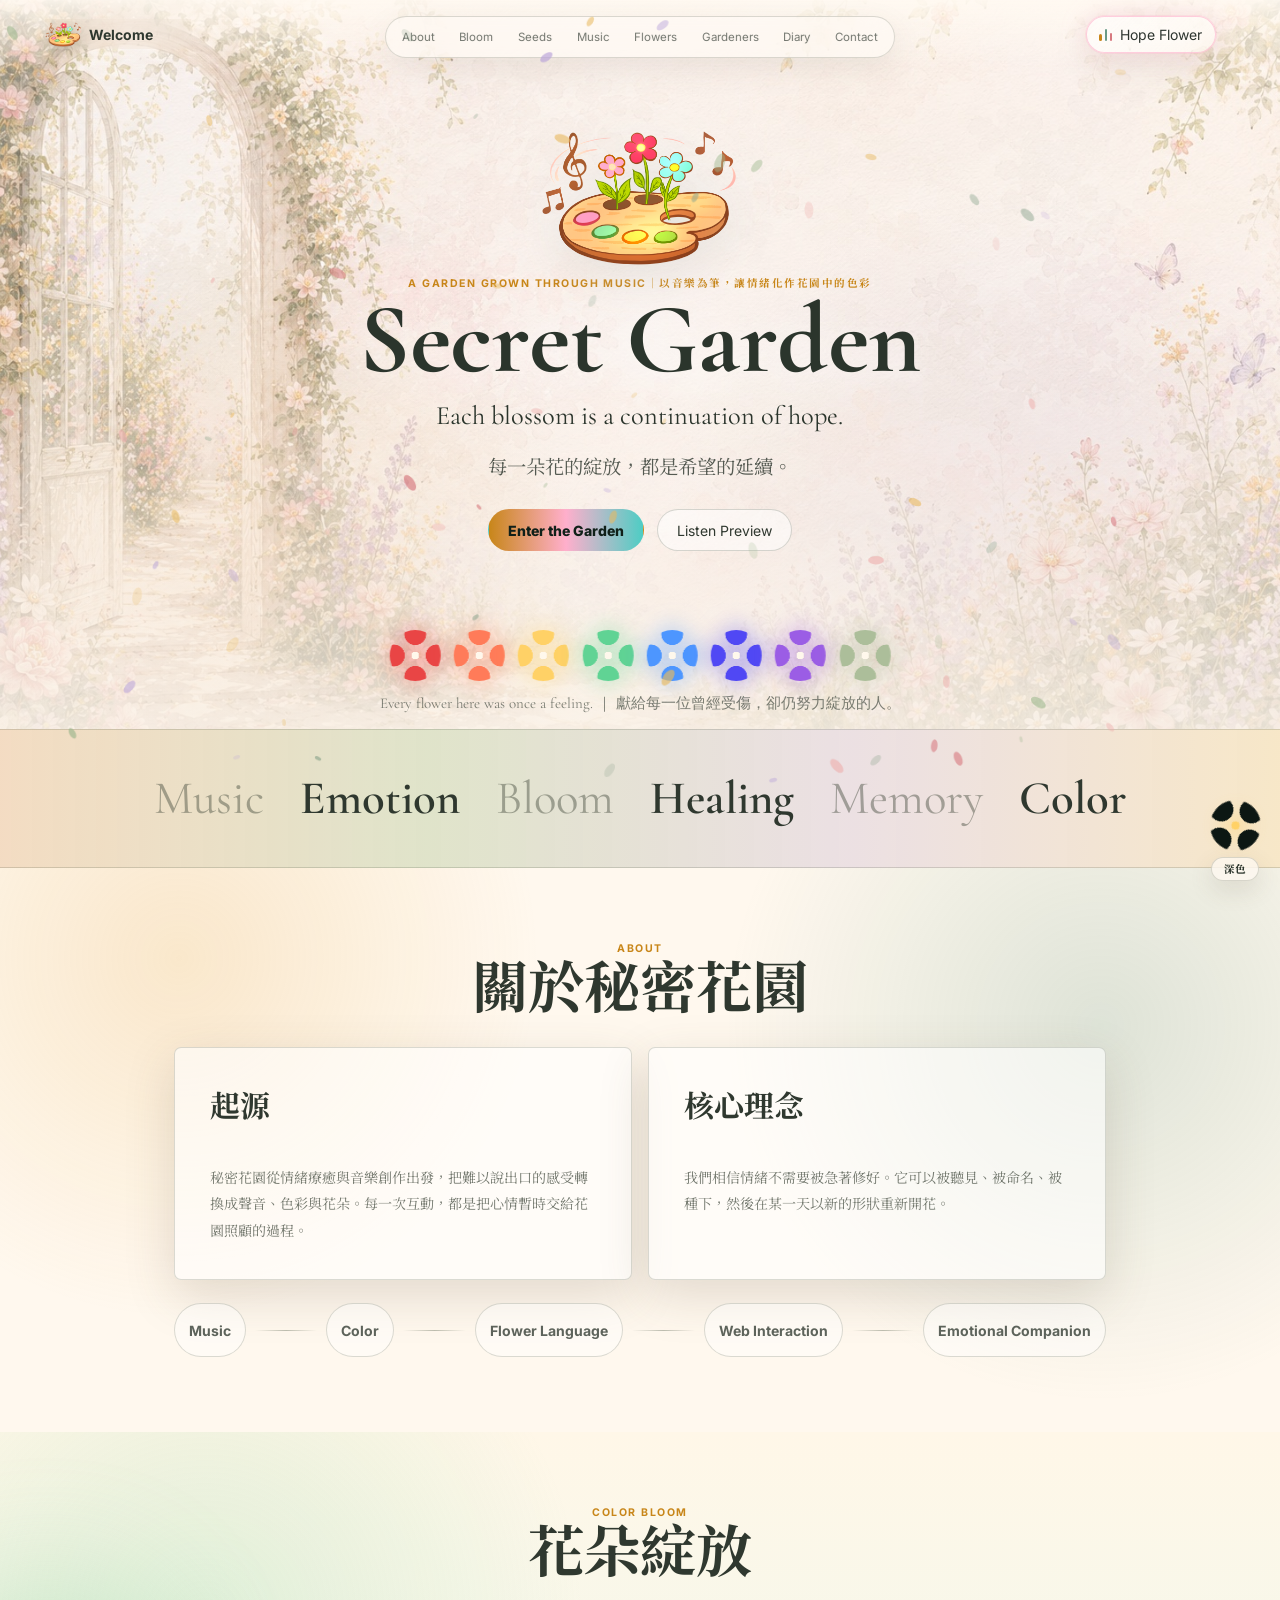
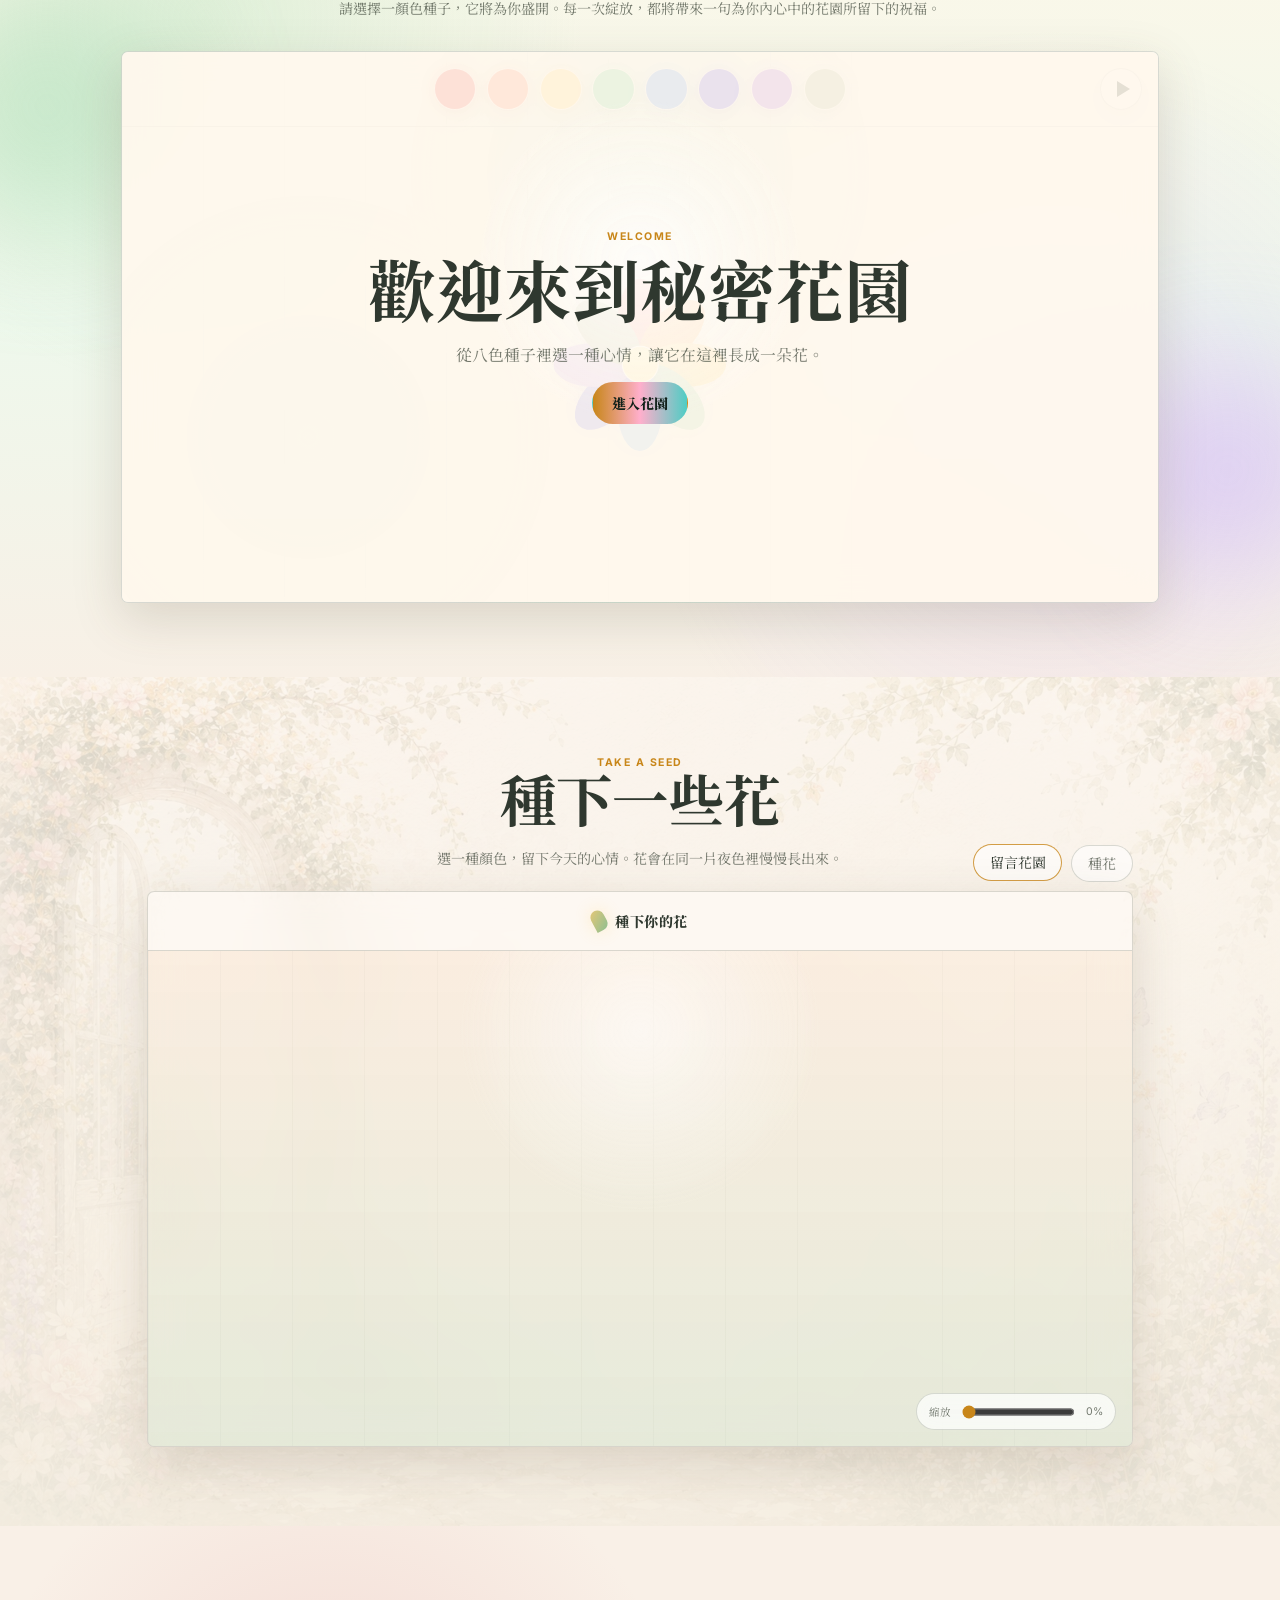
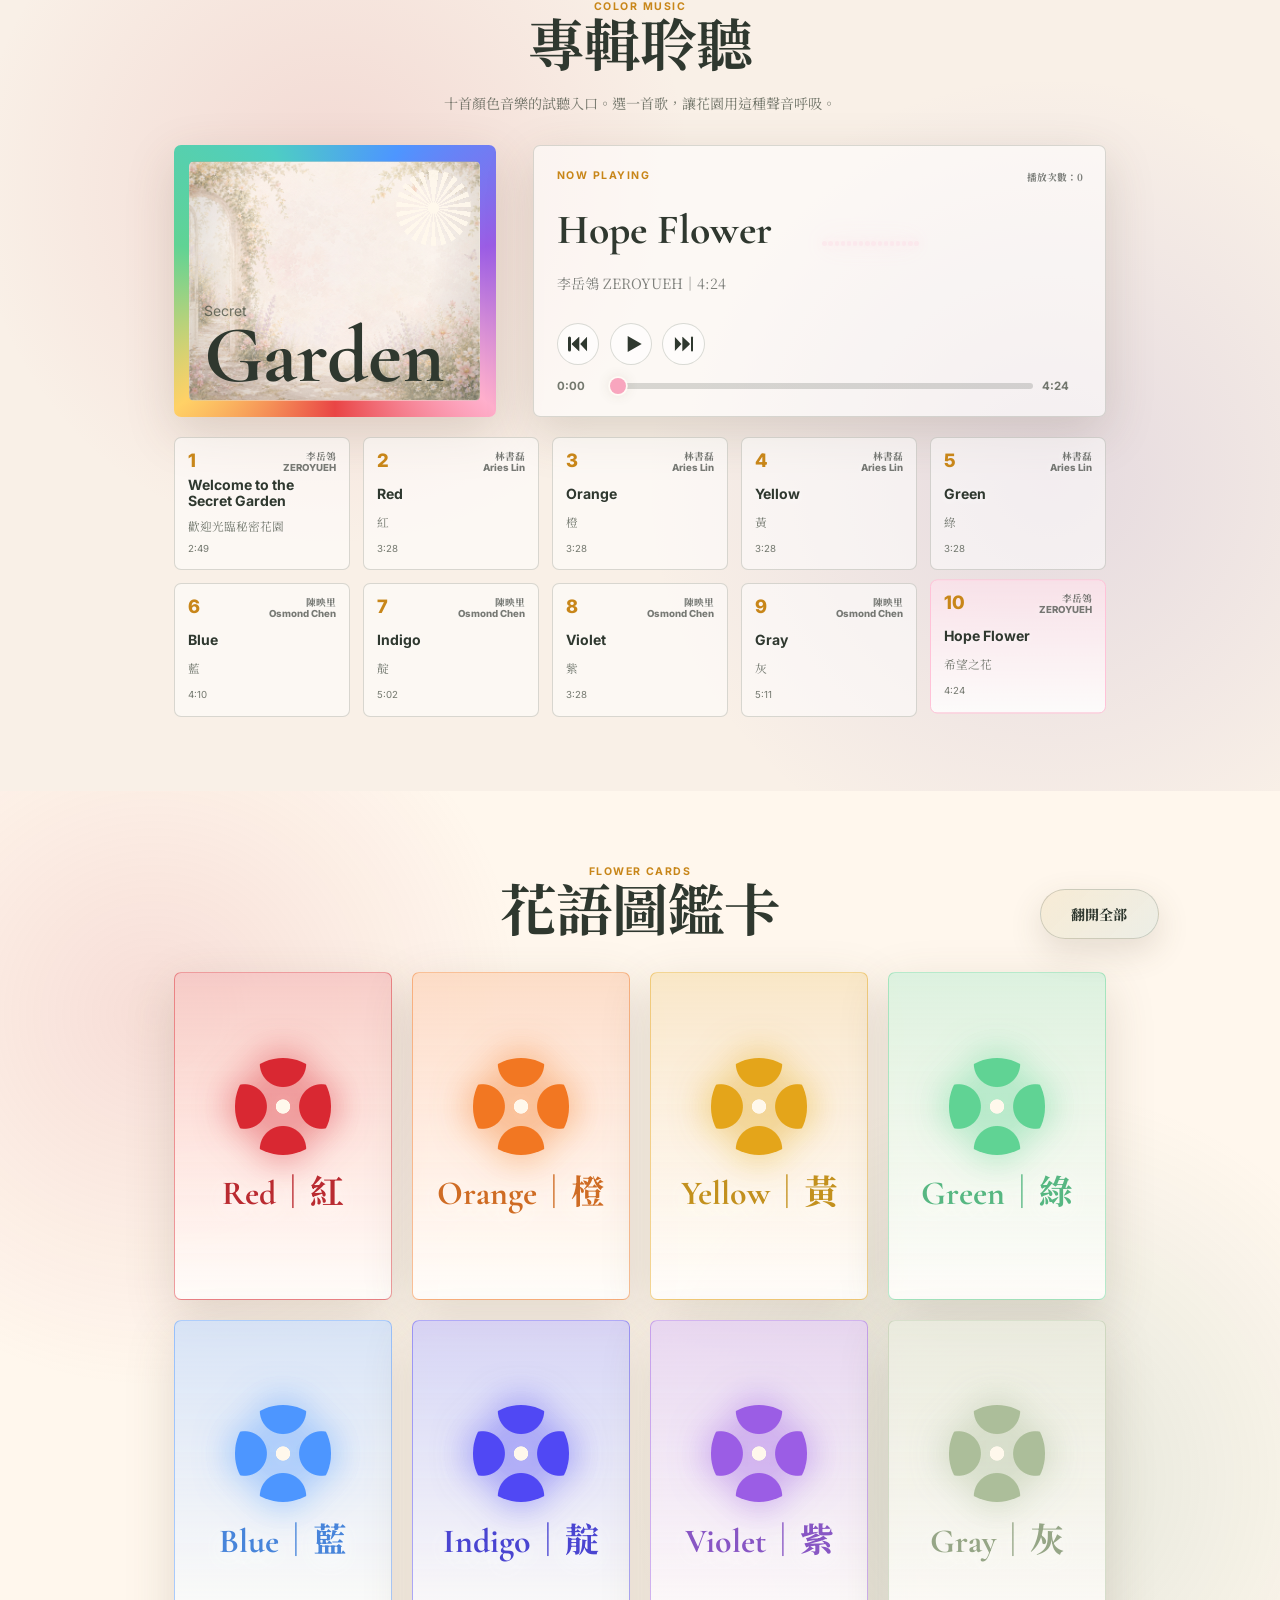
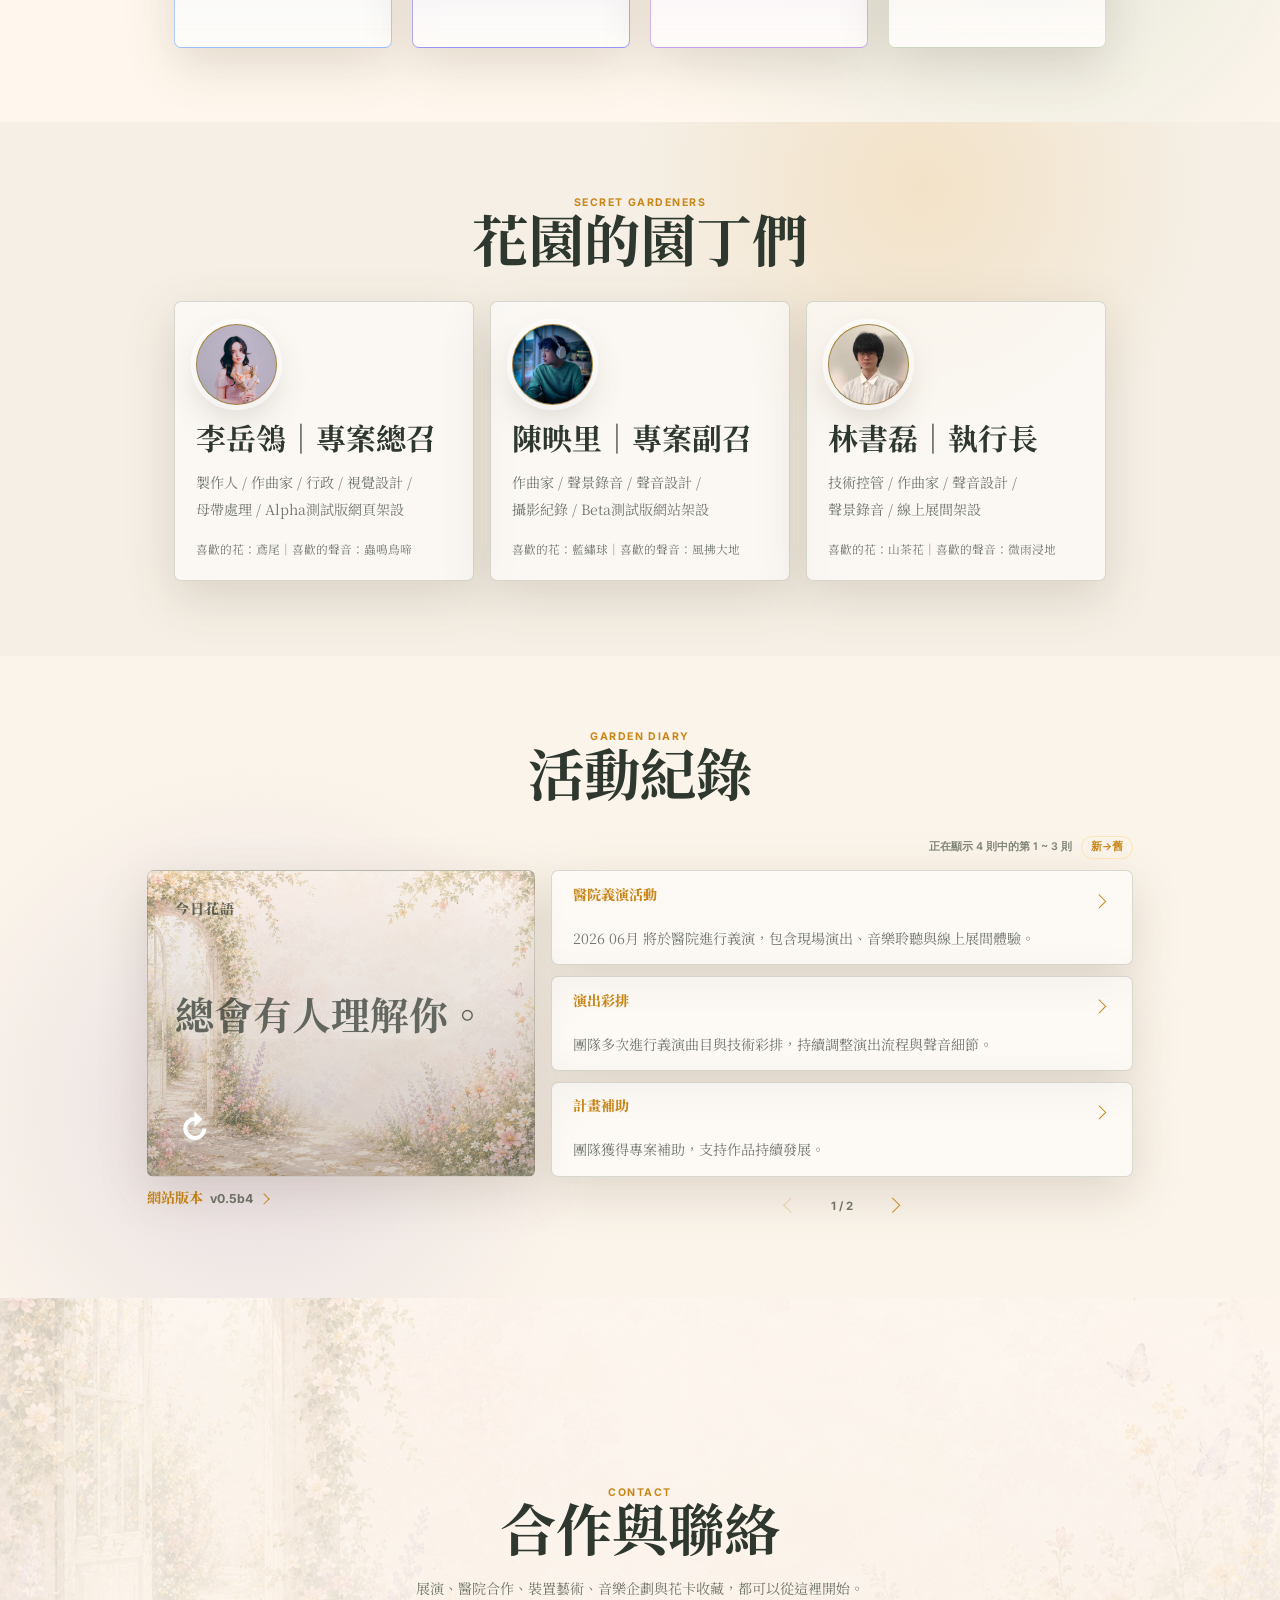
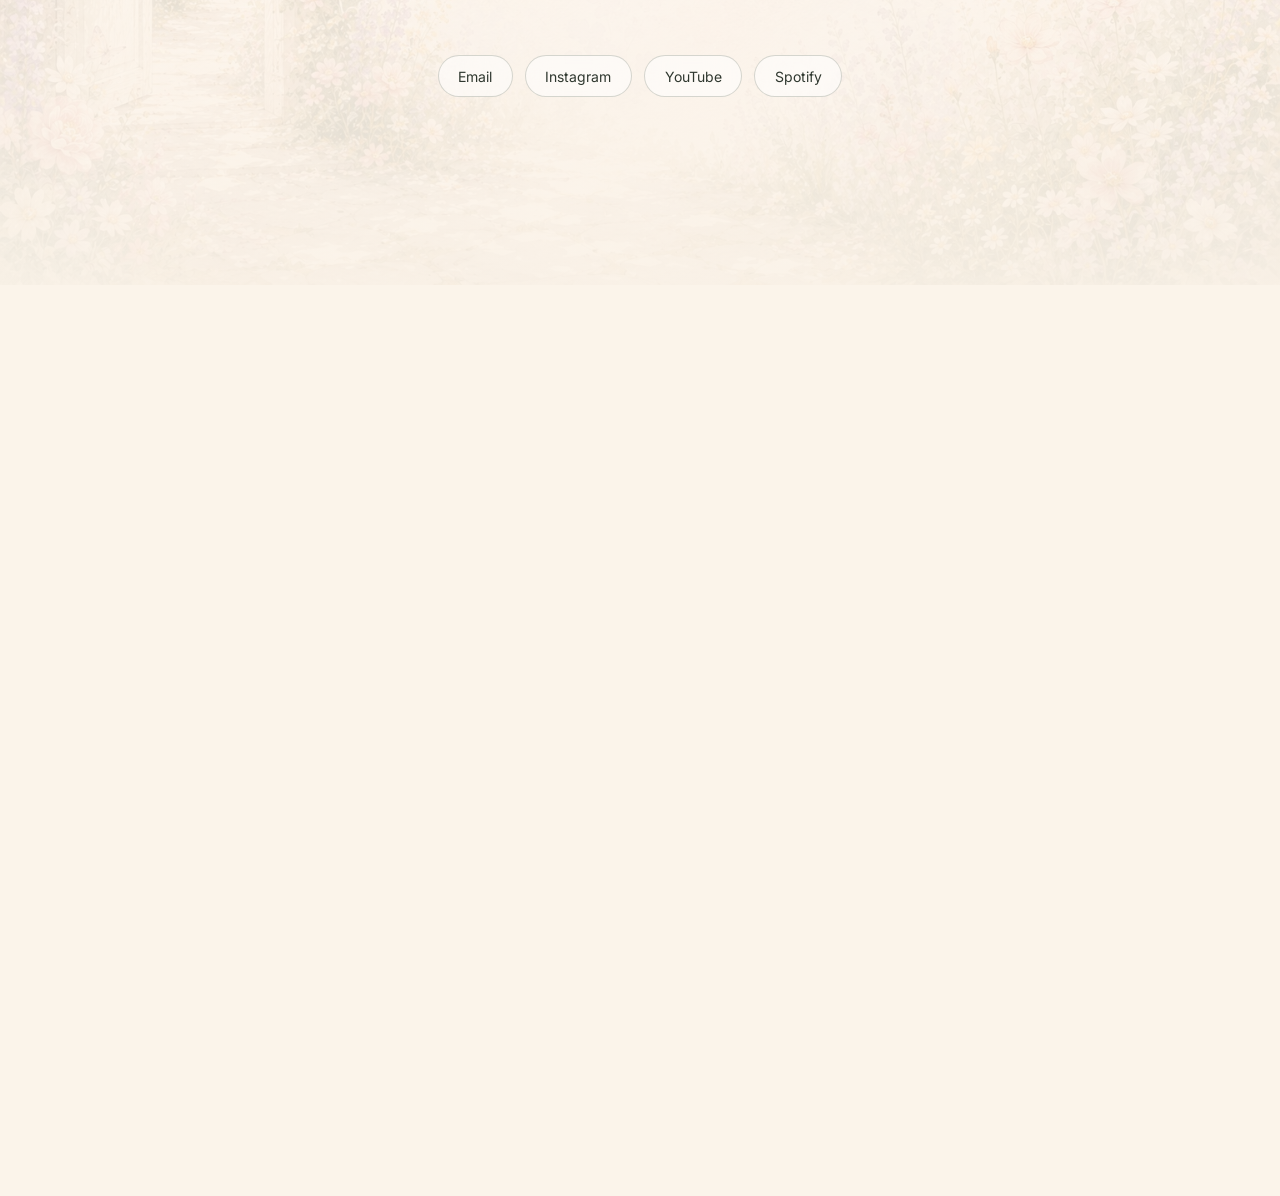
==== commit c396b554: "0.5b4-2" ====
--- a/index.html
+++ b/index.html
@@ -34,7 +34,7 @@
       rel="stylesheet"
     />
     <link rel="preload" as="image" href="assets/light-garden-bg.jpg" fetchpriority="high" />
-    <link rel="stylesheet" href="styles.css?v=20260616-b4-3" />
+    <link rel="stylesheet" href="styles.css?v=20260616-b4-5" />
   </head>
   <body data-theme="light">
     <div class="ambient-layer" aria-hidden="true">
@@ -708,6 +708,6 @@
     </div>
     <div class="bloom-toast" id="bloom-toast" aria-live="polite"></div>
     <script src="https://cdn.jsdelivr.net/npm/@supabase/supabase-js@2"></script>
-    <script src="script.js?v=20260616-b4-3"></script>
+    <script src="script.js?v=20260616-b4-5"></script>
   </body>
 </html>
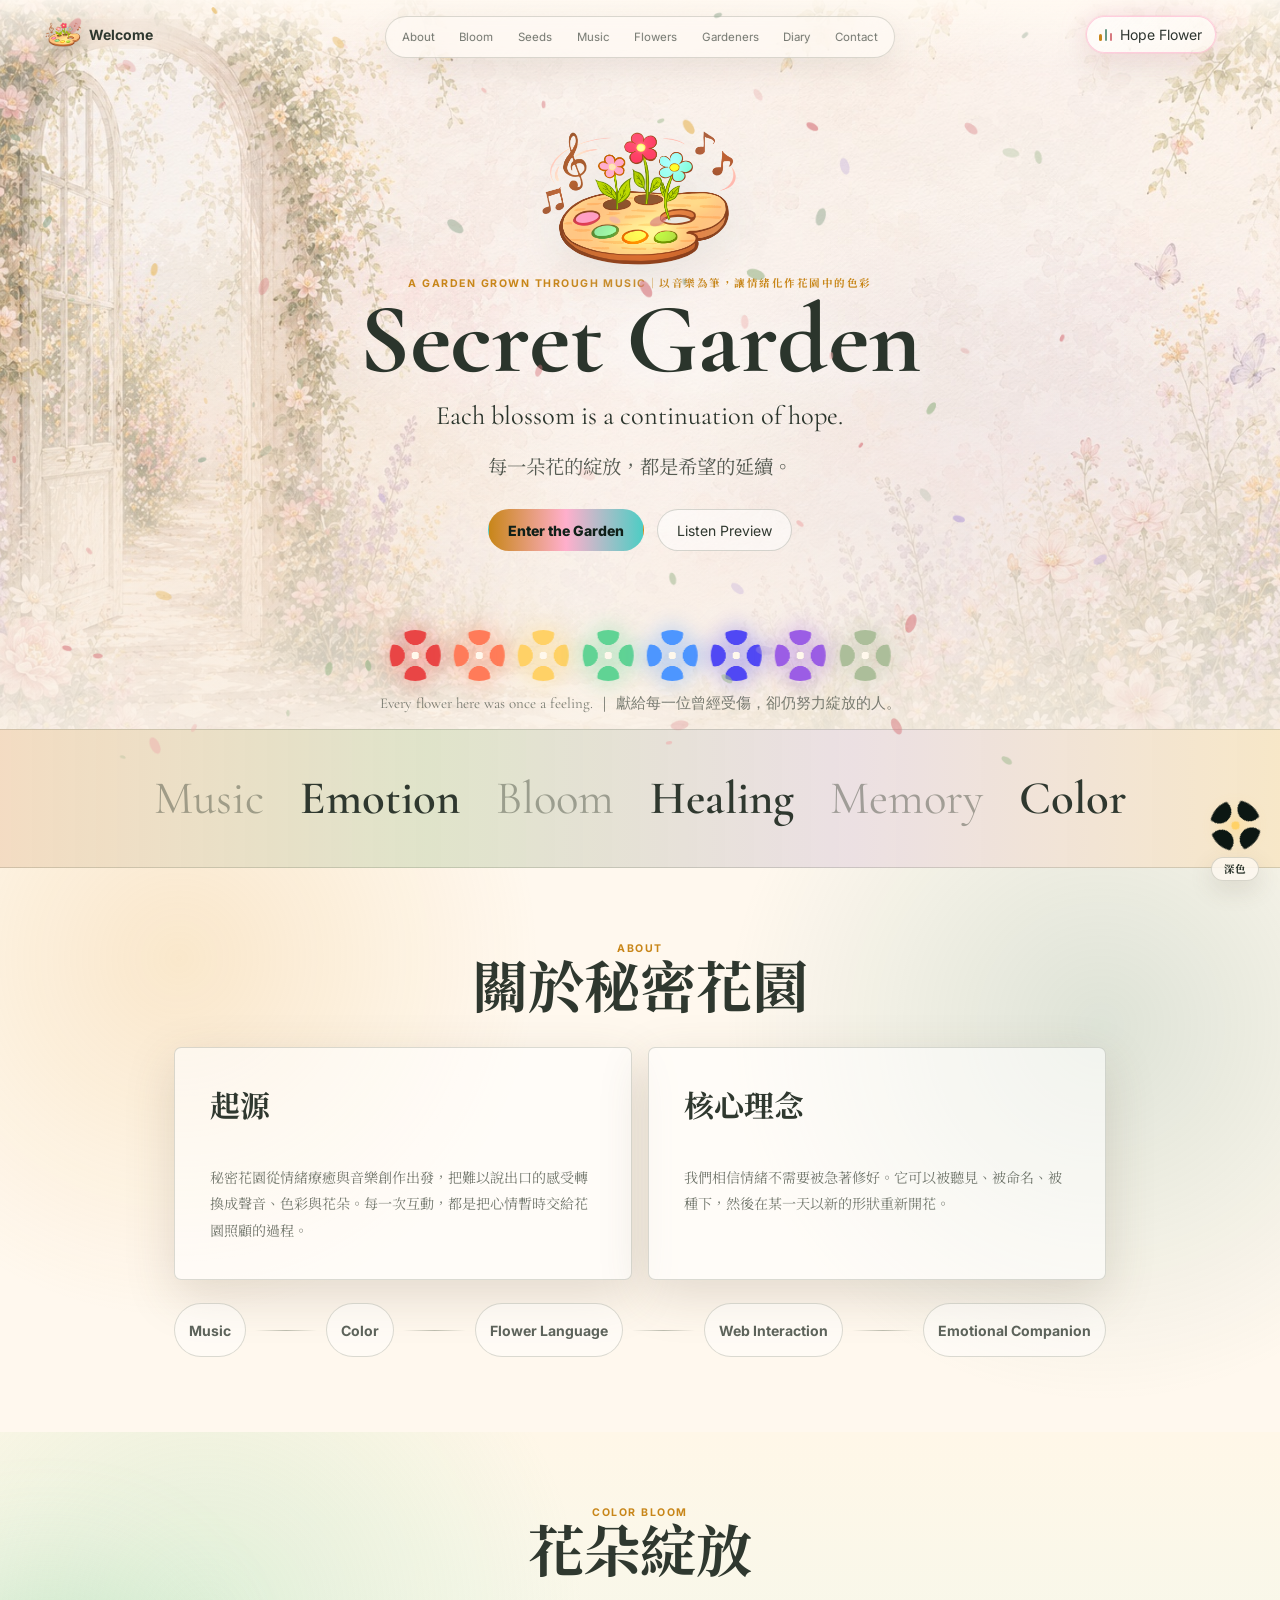
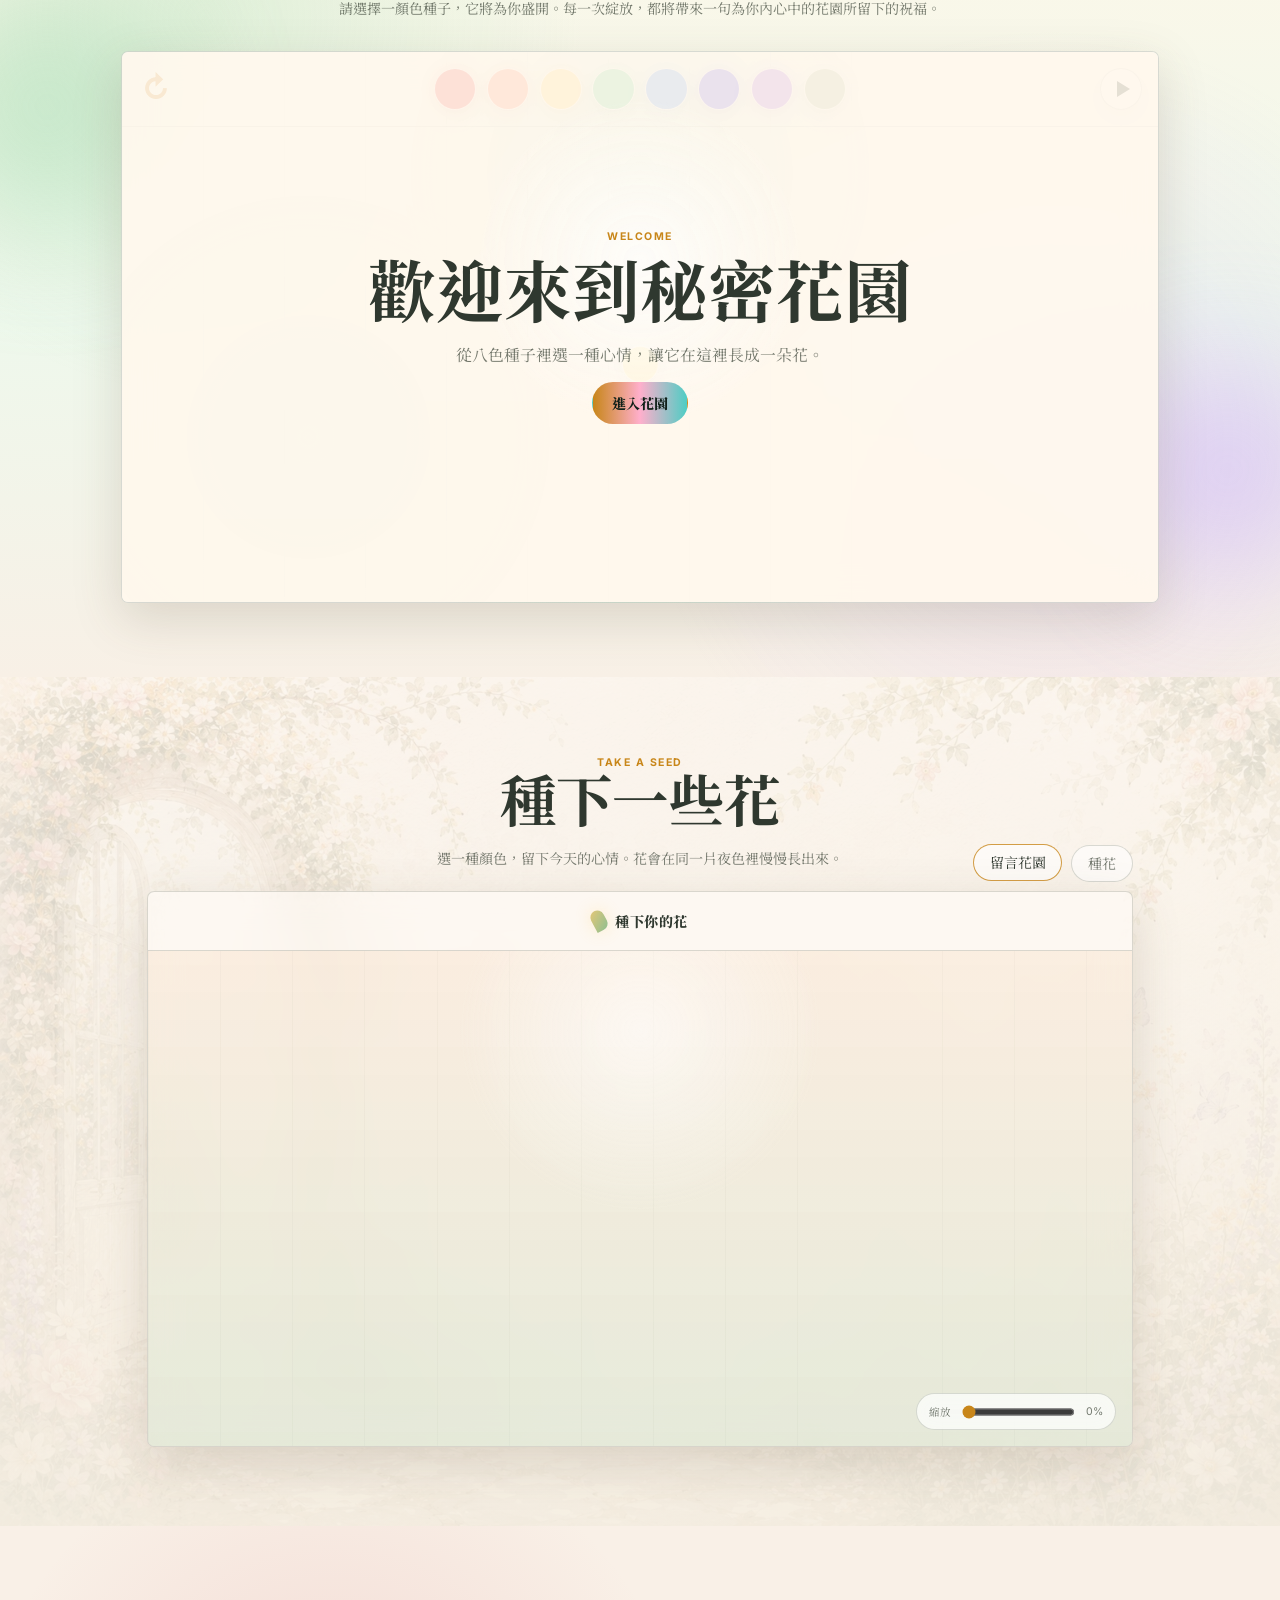
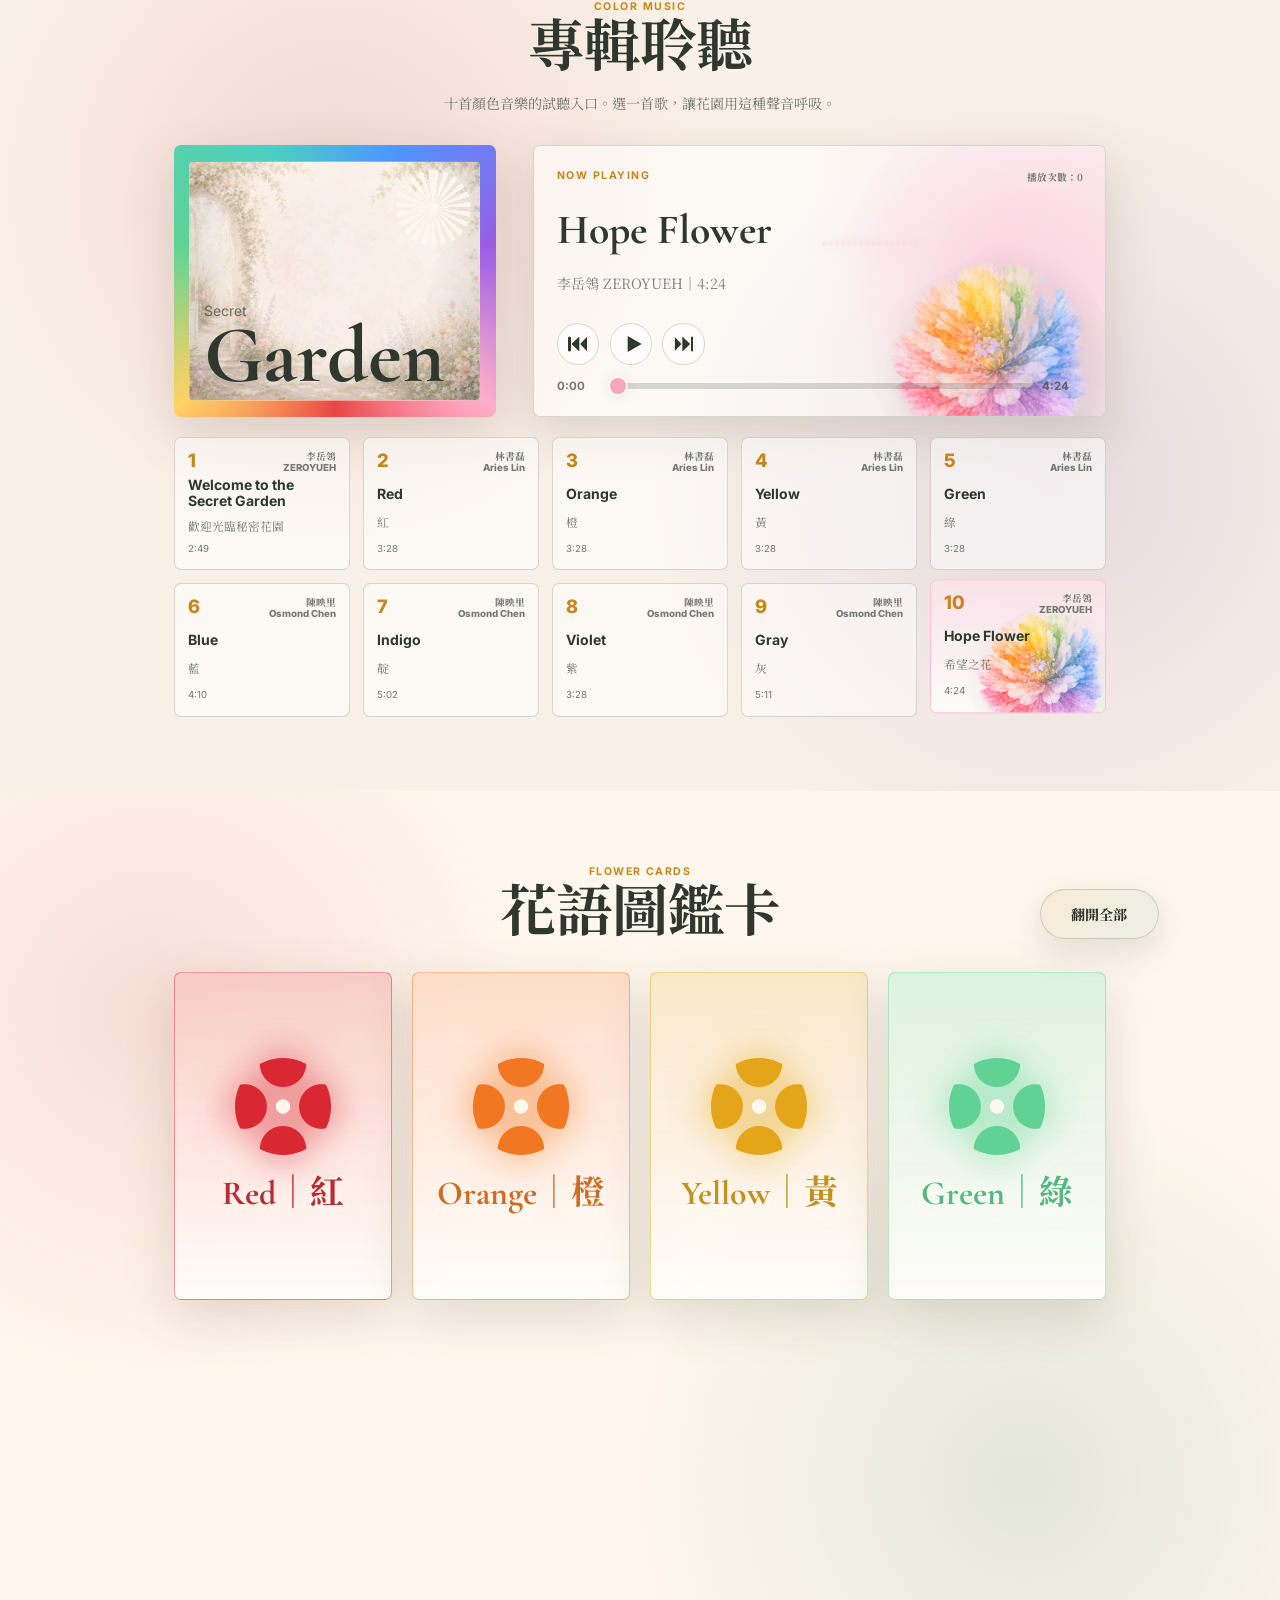
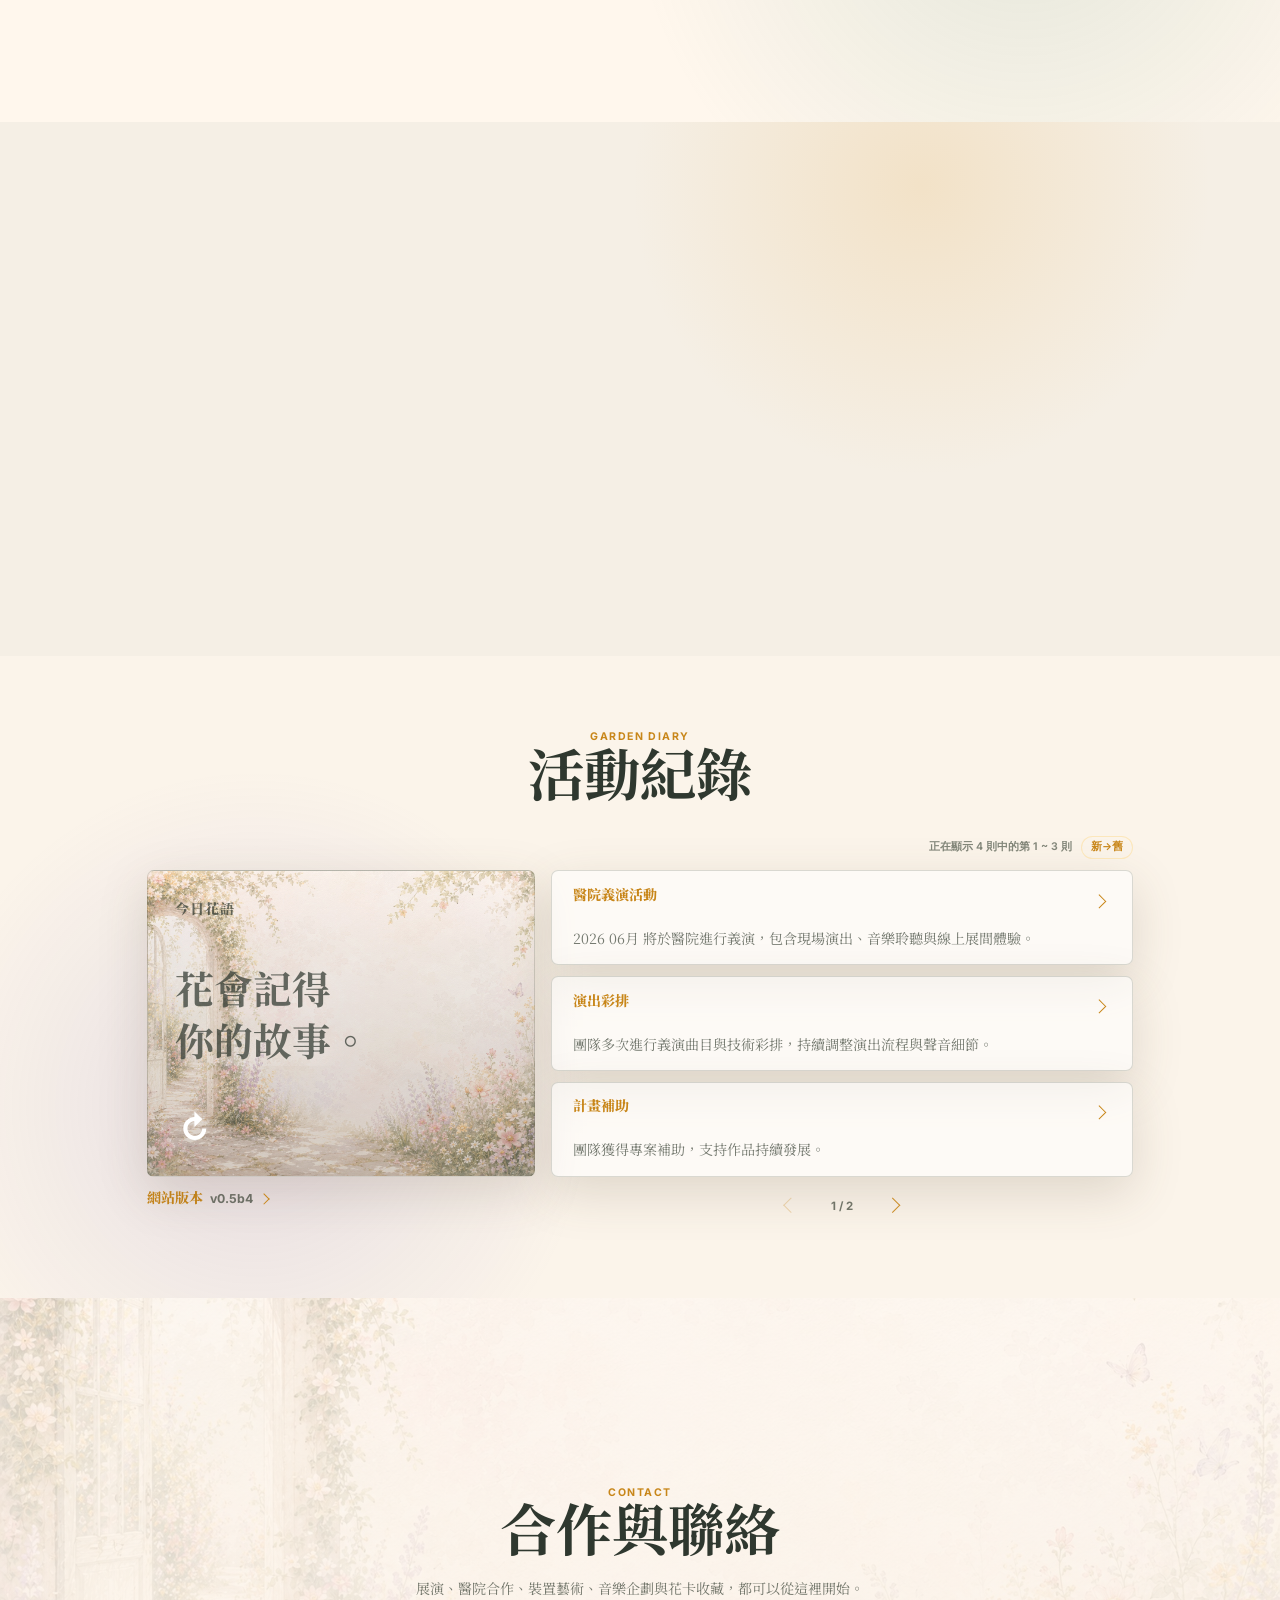
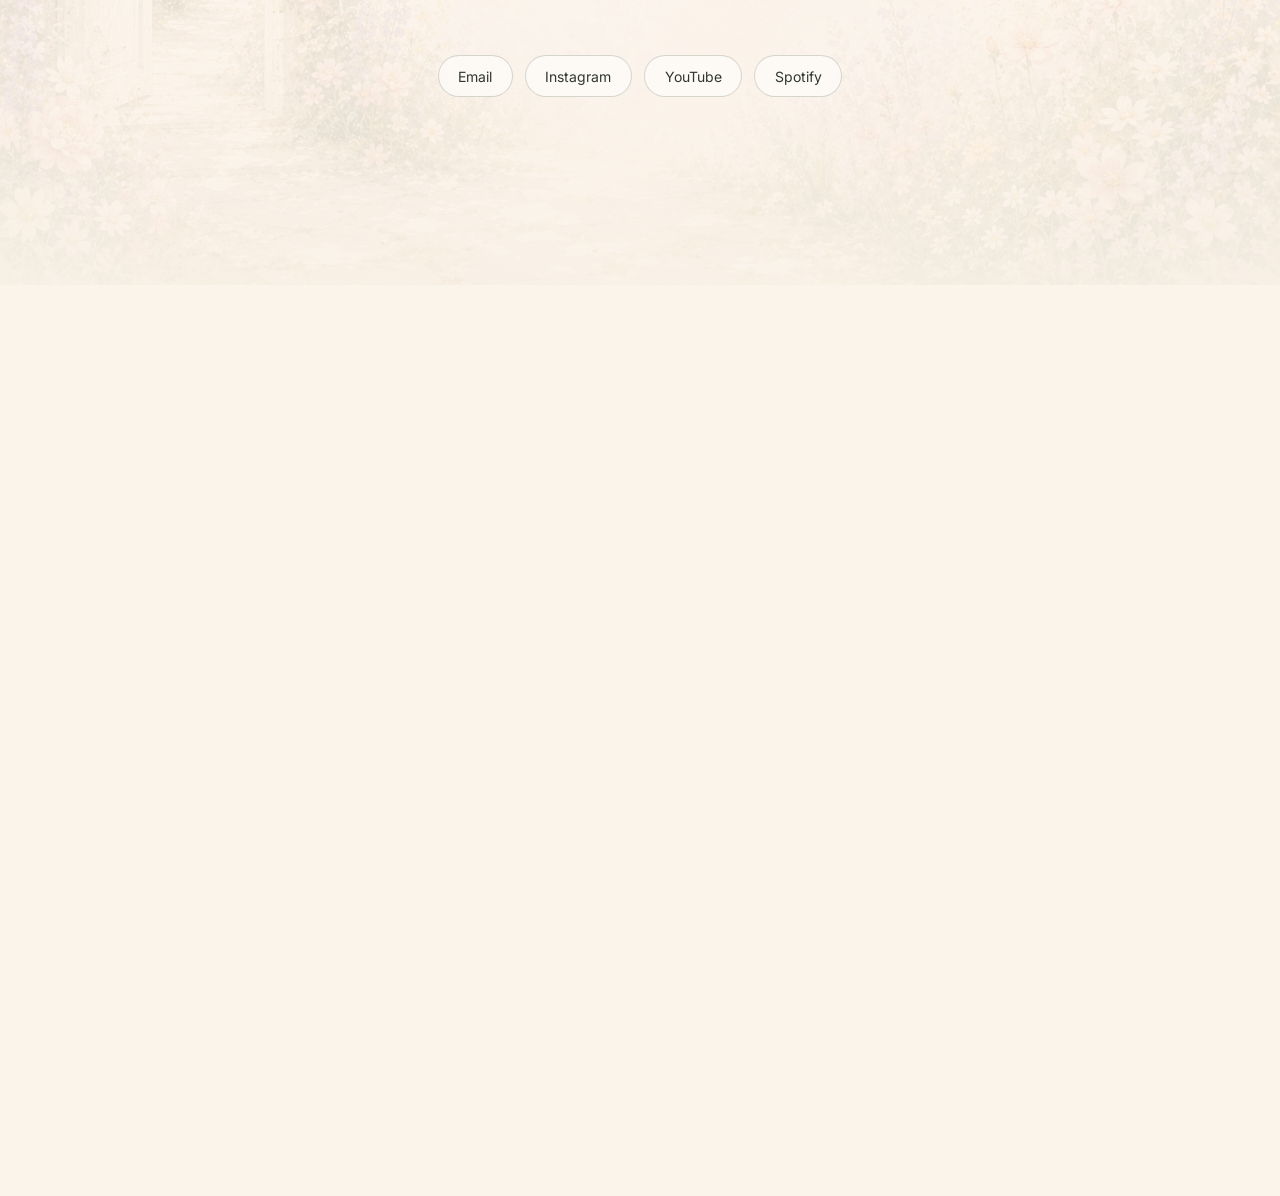
==== commit 9ecec63d: "0.5b4-11" ====
--- a/index.html
+++ b/index.html
@@ -34,7 +34,7 @@
       rel="stylesheet"
     />
     <link rel="preload" as="image" href="assets/light-garden-bg.jpg" fetchpriority="high" />
-    <link rel="stylesheet" href="styles.css?v=20260616-b4-5" />
+    <link rel="stylesheet" href="styles.css?v=20260617-b4-11" />
   </head>
   <body data-theme="light">
     <div class="ambient-layer" aria-hidden="true">
@@ -177,6 +177,7 @@
             <button class="primary-action magnetic" id="start-bloom" type="button">進入花園</button>
           </div>
           <div class="bloom-controls" aria-label="Bloom color choices">
+            <button class="bloom-reset-toggle" id="bloom-reset-toggle" type="button" aria-label="回到花朵綻放入口" title="回到花朵綻放入口"></button>
             <button class="bloom-seed" type="button" style="--seed-color: #e94545" data-bloom="red" aria-label="紅色種子"></button>
             <button class="bloom-seed" type="button" style="--seed-color: #ff7b59" data-bloom="orange" aria-label="橙色種子"></button>
             <button class="bloom-seed" type="button" style="--seed-color: #ffd166" data-bloom="yellow" aria-label="黃色種子"></button>
@@ -188,9 +189,9 @@
             <button class="bloom-audio-toggle" id="bloom-audio-toggle" type="button" aria-label="暫停花朵音樂" aria-pressed="false"></button>
           </div>
           <div class="bloom-scene" aria-live="polite">
-            <div class="bloom-empty" id="bloom-empty">選擇一顆種子，讓它在這裡盛開。</div>
+            <div class="bloom-empty" id="bloom-empty">選擇一顆顏色種子，或觸碰花蕊，讓它在這裡盛開。</div>
             <div class="bloom-message" id="bloom-message"></div>
-            <div class="bloom-palette" id="bloom-palette" aria-hidden="true">
+            <div class="bloom-palette" id="bloom-palette" aria-label="隱藏希望之花">
               <span style="--angle: 0deg; --petal-color: #ff6b6b"></span>
               <span style="--angle: 45deg; --petal-color: #ffa94d"></span>
               <span style="--angle: 90deg; --petal-color: #ffd86b"></span>
@@ -199,7 +200,7 @@
               <span style="--angle: 225deg; --petal-color: #6f75ff"></span>
               <span style="--angle: 270deg; --petal-color: #c6a0ff"></span>
               <span style="--angle: 315deg; --petal-color: #acbe9a"></span>
-              <i></i>
+              <i role="button" tabindex="0" aria-label="觸碰花蕊，讓隱藏花瓣慢慢出現"></i>
             </div>
             <div class="bloom-plant" id="bloom-plant" aria-hidden="true">
               <div class="bloom-flower">
@@ -211,6 +212,7 @@
                 <span style="--rotate: 225deg"></span>
                 <span style="--rotate: 270deg"></span>
                 <span style="--rotate: 315deg"></span>
+                <b class="bloom-red-petal-cap" aria-hidden="true"></b>
                 <i></i>
               </div>
               <div class="bloom-stem"></div>
@@ -456,7 +458,7 @@
               <small>灰</small>
               <em>5:11</em>
             </button>
-            <button class="track" type="button" data-track="9" style="--track-color: #ffafcc">
+            <button class="track" type="button" data-track="9" style="--track-color: #ffafcc; --track-flower: url('assets/cards/flowers/hope-flower.png')">
               <span class="track-number">10</span>
               <span class="track-composer"><span>李岳鴒</span><span>ZEROYUEH</span></span>
               <strong>Hope Flower</strong>
@@ -548,6 +550,15 @@
             </span>
             <span class="card-face back">
               <img src="assets/cards/web/gray.jpg" alt="灰色銀葉菊小花卡" loading="lazy" decoding="async" />
+            </span>
+          </button>
+          <button class="flower-card hope-card reveal" type="button" data-flower-card="hope" style="--card-color: #a986ff" aria-label="翻開希望之花花卡" hidden>
+            <span class="card-face front">
+              <i class="hope-card-icon" aria-hidden="true"></i>
+              <strong>Hope｜希望</strong>
+            </span>
+            <span class="card-face back">
+              <img src="assets/cards/web/hope.jpg" alt="希望之花花卡" loading="lazy" decoding="async" />
             </span>
           </button>
         </div>
@@ -708,6 +719,6 @@
     </div>
     <div class="bloom-toast" id="bloom-toast" aria-live="polite"></div>
     <script src="https://cdn.jsdelivr.net/npm/@supabase/supabase-js@2"></script>
-    <script src="script.js?v=20260616-b4-5"></script>
+    <script src="script.js?v=20260617-b4-11"></script>
   </body>
 </html>
--- a/styles.css
+++ b/styles.css
@@ -1435,6 +1435,41 @@
   border-bottom: 1px solid var(--line);
 }
 
+.bloom-reset-toggle {
+  position: absolute;
+  left: 18px;
+  top: 50%;
+  width: 42px;
+  height: 42px;
+  min-height: 0;
+  padding: 0;
+  border: 0;
+  border-radius: 50%;
+  color: var(--gold);
+  background: transparent;
+  box-shadow: none;
+  cursor: pointer;
+  transform: translateY(-50%);
+  transition: transform 220ms ease, filter 220ms ease, color 220ms ease;
+}
+
+.bloom-reset-toggle::before {
+  content: "↻";
+  display: block;
+  font-family: -apple-system, BlinkMacSystemFont, "SF Pro Text", "Inter", system-ui, sans-serif;
+  font-size: 34px;
+  font-weight: 800;
+  line-height: 1;
+}
+
+.bloom-reset-toggle:hover,
+.bloom-reset-toggle:focus-visible {
+  outline: none;
+  color: color-mix(in srgb, var(--gold), white 16%);
+  transform: translateY(-50%) rotate(-28deg) scale(1.08);
+  filter: drop-shadow(0 0 12px color-mix(in srgb, var(--gold), transparent 28%));
+}
+
 .bloom-seed {
   width: 48px;
   aspect-ratio: 1;
@@ -1605,12 +1640,9 @@
   transform: translate(-50%, -50%) scale(1);
 }
 
-.bloom-lab.entered .bloom-palette {
-  pointer-events: none;
-}
-
 .bloom-palette span,
-.bloom-flower span {
+.bloom-flower span,
+.bloom-red-petal-cap {
   position: absolute;
   width: 50px;
   height: 92px;
@@ -1625,15 +1657,17 @@
   top: 24px;
 }
 
-.bloom-flower span {
+.bloom-flower span,
+.bloom-red-petal-cap {
   left: 75px;
   top: 34px;
 }
 
 .bloom-palette span {
   opacity: 0;
-  transform: rotate(var(--angle)) translateY(-26px) scale(0);
-  animation: palette-bloom 1.4s ease forwards;
+  transform: rotate(var(--angle)) translateY(-18px) scale(0.14);
+  transition: opacity 260ms ease, transform 360ms cubic-bezier(0.18, 0.84, 0.22, 1);
+  animation: none;
 }
 
 .bloom-palette span:nth-child(1) { animation-delay: 0.08s; }
@@ -1644,6 +1678,29 @@
 .bloom-palette span:nth-child(6) { animation-delay: 0.58s; }
 .bloom-palette span:nth-child(7) { animation-delay: 0.68s; }
 .bloom-palette span:nth-child(8) { animation-delay: 0.78s; }
+
+.bloom-palette[data-hope-step="1"] span:nth-child(-n + 1),
+.bloom-palette[data-hope-step="2"] span:nth-child(-n + 2),
+.bloom-palette[data-hope-step="3"] span:nth-child(-n + 3),
+.bloom-palette[data-hope-step="4"] span:nth-child(-n + 4),
+.bloom-palette[data-hope-step="5"] span:nth-child(-n + 5),
+.bloom-palette[data-hope-step="6"] span:nth-child(-n + 6),
+.bloom-palette[data-hope-step="7"] span:nth-child(-n + 7),
+.bloom-palette[data-hope-step="8"] span:nth-child(-n + 8) {
+  opacity: 0.9;
+  transform: rotate(var(--angle)) translateY(-22px) scale(0.34);
+}
+
+.bloom-palette i:focus-visible {
+  outline: none;
+}
+
+.bloom-palette i:focus-visible {
+  box-shadow:
+    0 6px 18px rgba(0, 0, 0, 0.1),
+    0 0 0 3px color-mix(in srgb, var(--gold), white 28%),
+    0 0 28px rgba(255, 209, 102, 0.46);
+}
 
 .bloom-palette i,
 .bloom-flower i {
@@ -1659,10 +1716,16 @@
   z-index: 2;
 }
 
+.bloom-palette i {
+  cursor: pointer;
+  pointer-events: auto;
+  touch-action: manipulation;
+}
+
 .bloom-flower i {
   left: 50%;
   top: 50%;
-  z-index: 4;
+  z-index: 20;
   opacity: 0;
   transform: translate(-50%, -50%) scale(0);
   transform-origin: center;
@@ -1692,12 +1755,17 @@
   margin-top: 44px;
   transform-origin: 50% 100%;
   opacity: 0;
+  pointer-events: none;
   transition: opacity 320ms ease;
   animation: bloom-sway 5s ease-in-out infinite;
 }
 
 .bloom-lab.has-bloom .bloom-plant {
   opacity: 1;
+}
+
+.bloom-lab.has-bloom .bloom-plant.is-changing {
+  opacity: 0;
 }
 
 @keyframes bloom-sway {
@@ -1730,8 +1798,33 @@
   transform: rotate(var(--rotate)) translateY(0) scale(0);
 }
 
+.bloom-flower span:nth-child(1) { z-index: 1; }
+.bloom-flower span:nth-child(2) { z-index: 2; }
+.bloom-flower span:nth-child(3) { z-index: 3; }
+.bloom-flower span:nth-child(4) { z-index: 4; }
+.bloom-flower span:nth-child(5) { z-index: 5; }
+.bloom-flower span:nth-child(6) { z-index: 6; }
+.bloom-flower span:nth-child(7) { z-index: 7; }
+.bloom-flower span:nth-child(8) { z-index: 8; }
+
+.bloom-flower span:nth-child(1) {
+  clip-path: inset(-4px -4px -4px 50%);
+}
+
+.bloom-red-petal-cap {
+  --rotate: 0deg;
+  opacity: 0;
+  z-index: 9;
+  transform: rotate(0deg) translateY(0) scale(0);
+  clip-path: inset(-4px 50% -4px -4px);
+}
+
 .bloom-plant.is-blooming .bloom-flower span {
   animation: bloom-petal-open 1.45s ease-out forwards;
+}
+
+.bloom-plant.is-blooming .bloom-red-petal-cap {
+  animation: bloom-red-petal-cap-open 1.45s ease-out 0.2s forwards;
 }
 
 .bloom-plant.is-blooming .bloom-flower span:nth-child(1) { animation-delay: 0.2s; }
@@ -1747,6 +1840,13 @@
   to {
     opacity: 0.94;
     transform: rotate(var(--rotate)) translateY(-32px) scale(1);
+  }
+}
+
+@keyframes bloom-red-petal-cap-open {
+  to {
+    opacity: 0.94;
+    transform: rotate(0deg) translateY(-32px) scale(1);
   }
 }
 
@@ -4122,6 +4222,19 @@
   transform: rotateY(360deg);
 }
 
+.flower-card.hope-card {
+  grid-column: 2 / span 2;
+  width: min(280px, 52%);
+  justify-self: center;
+}
+
+@media (max-width: 760px) {
+  .flower-card.hope-card {
+    grid-column: 1 / -1;
+    width: min(72%, 260px);
+  }
+}
+
 .card-face {
   position: absolute;
   inset: 0;
@@ -4147,6 +4260,24 @@
     rgba(255, 251, 246, 0.82);
 }
 
+.hope-card .front {
+  background:
+    radial-gradient(circle at 18% 18%, rgba(233, 69, 69, 0.34), transparent 42%),
+    radial-gradient(circle at 82% 18%, rgba(255, 209, 102, 0.34), transparent 42%),
+    radial-gradient(circle at 78% 82%, rgba(77, 150, 255, 0.34), transparent 44%),
+    radial-gradient(circle at 18% 78%, rgba(155, 93, 229, 0.34), transparent 44%),
+    rgba(13, 22, 18, 0.82);
+}
+
+body[data-theme="light"] .hope-card .front {
+  background:
+    radial-gradient(circle at 18% 18%, rgba(233, 69, 69, 0.26), transparent 42%),
+    radial-gradient(circle at 82% 18%, rgba(255, 209, 102, 0.3), transparent 42%),
+    radial-gradient(circle at 78% 82%, rgba(77, 150, 255, 0.26), transparent 44%),
+    radial-gradient(circle at 18% 78%, rgba(155, 93, 229, 0.26), transparent 44%),
+    rgba(255, 251, 246, 0.86);
+}
+
 .card-face i {
   width: clamp(110px, 42%, 170px);
   aspect-ratio: 1;
@@ -4158,6 +4289,18 @@
     radial-gradient(circle at 50% 94%, var(--card-color) 0 22%, transparent 23%),
     radial-gradient(circle at 10% 50%, var(--card-color) 0 22%, transparent 23%);
   filter: drop-shadow(0 0 22px color-mix(in srgb, var(--card-color), transparent 24%));
+}
+
+.hope-card .card-face i {
+  background:
+    radial-gradient(circle, #fff8ec 0 10%, transparent 11%),
+    radial-gradient(circle at 50% 6%, #e94545 0 22%, transparent 23%),
+    radial-gradient(circle at 90% 50%, #ffd166 0 22%, transparent 23%),
+    radial-gradient(circle at 50% 94%, #4d96ff 0 22%, transparent 23%),
+    radial-gradient(circle at 10% 50%, #9b5de5 0 22%, transparent 23%);
+  filter:
+    drop-shadow(0 0 18px rgba(255, 209, 102, 0.22))
+    drop-shadow(0 0 24px rgba(155, 93, 229, 0.2));
 }
 
 .card-face strong {
@@ -6321,11 +6464,17 @@
   .bloom-controls {
     justify-content: center;
     gap: 9px;
-    padding: 14px 60px 14px 14px;
+    padding: 14px 60px;
   }
 
   .bloom-seed {
     width: 40px;
+  }
+
+  .bloom-reset-toggle {
+    left: 12px;
+    width: 40px;
+    height: 40px;
   }
 
   .bloom-audio-toggle {
@@ -6357,7 +6506,8 @@
   }
 
   .bloom-palette span,
-  .bloom-flower span {
+  .bloom-flower span,
+  .bloom-red-petal-cap {
     width: 42px;
     height: 78px;
     transform-origin: 21px 56px;
@@ -6385,7 +6535,8 @@
     width: 172px;
   }
 
-  .bloom-flower span {
+  .bloom-flower span,
+  .bloom-red-petal-cap {
     left: 65px;
     top: 31px;
   }
@@ -6810,7 +6961,7 @@
 
   .bloom-controls {
     gap: 8px;
-    padding-left: 10px;
+    padding-left: 56px;
   }
 
   .bloom-seed {
@@ -6896,7 +7047,7 @@
     align-items: center;
     justify-items: center;
     gap: 5px;
-    padding: 12px;
+    padding: 12px 12px 12px 54px;
   }
 
   .bloom-seed {
@@ -6956,7 +7107,8 @@
     width: 142px;
   }
 
-  .bloom-lab.has-bloom .bloom-flower span {
+  .bloom-lab.has-bloom .bloom-flower span,
+  .bloom-lab.has-bloom .bloom-red-petal-cap {
     left: 53px;
     top: 24px;
     width: 36px;
@@ -7298,7 +7450,8 @@
     width: clamp(106px, 31vw, 132px);
   }
 
-  .bloom-lab.has-bloom .bloom-flower span {
+  .bloom-lab.has-bloom .bloom-flower span,
+  .bloom-lab.has-bloom .bloom-red-petal-cap {
     left: calc(50% - 17px);
     top: 20px;
     width: 34px;
@@ -7683,6 +7836,7 @@
 
   .bloom-palette span,
   .bloom-flower span,
+  .bloom-red-petal-cap,
   .bloom-lab.has-bloom .bloom-flower span {
     left: 50% !important;
     top: 5% !important;
@@ -7713,7 +7867,8 @@
     animation-name: palette-bloom-mobile-grouped;
   }
 
-  .bloom-plant.is-blooming .bloom-flower span {
+  .bloom-plant.is-blooming .bloom-flower span,
+  .bloom-plant.is-blooming .bloom-red-petal-cap {
     animation-name: bloom-petal-open-mobile-grouped;
   }
 
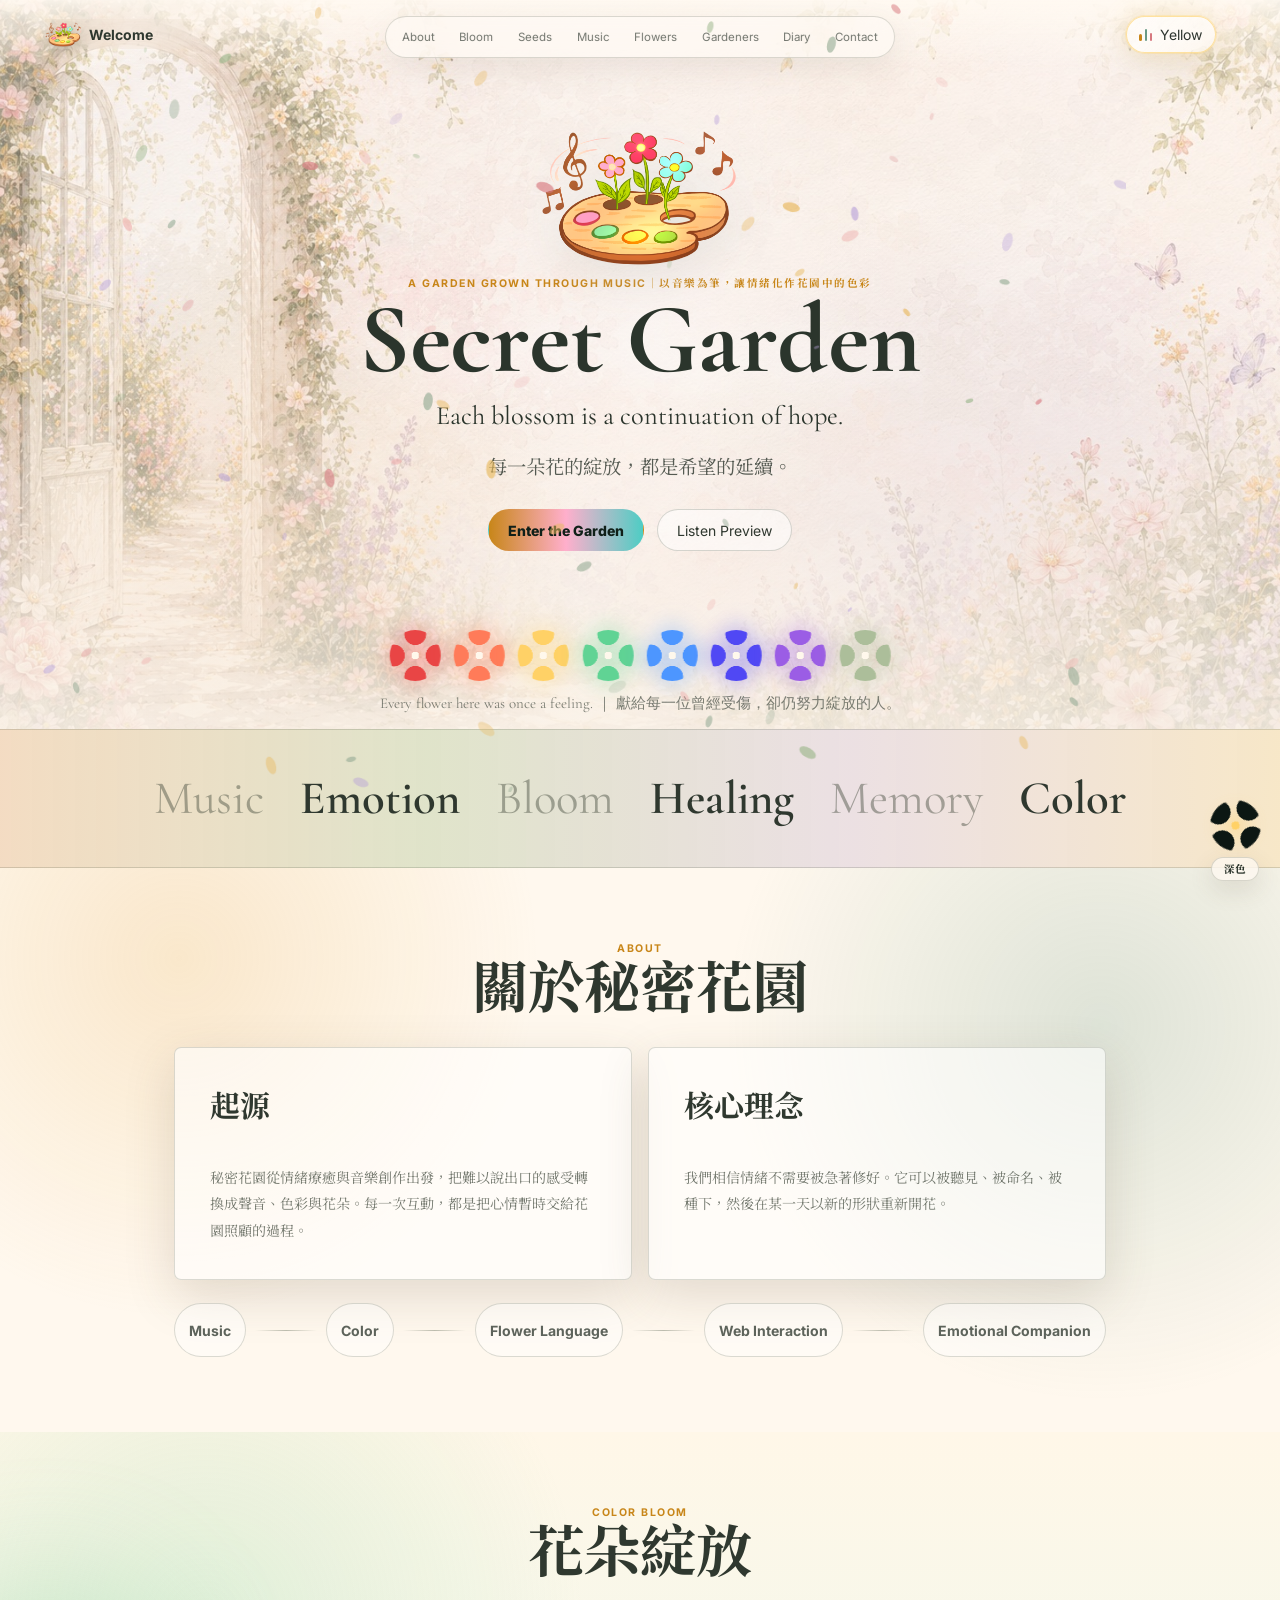
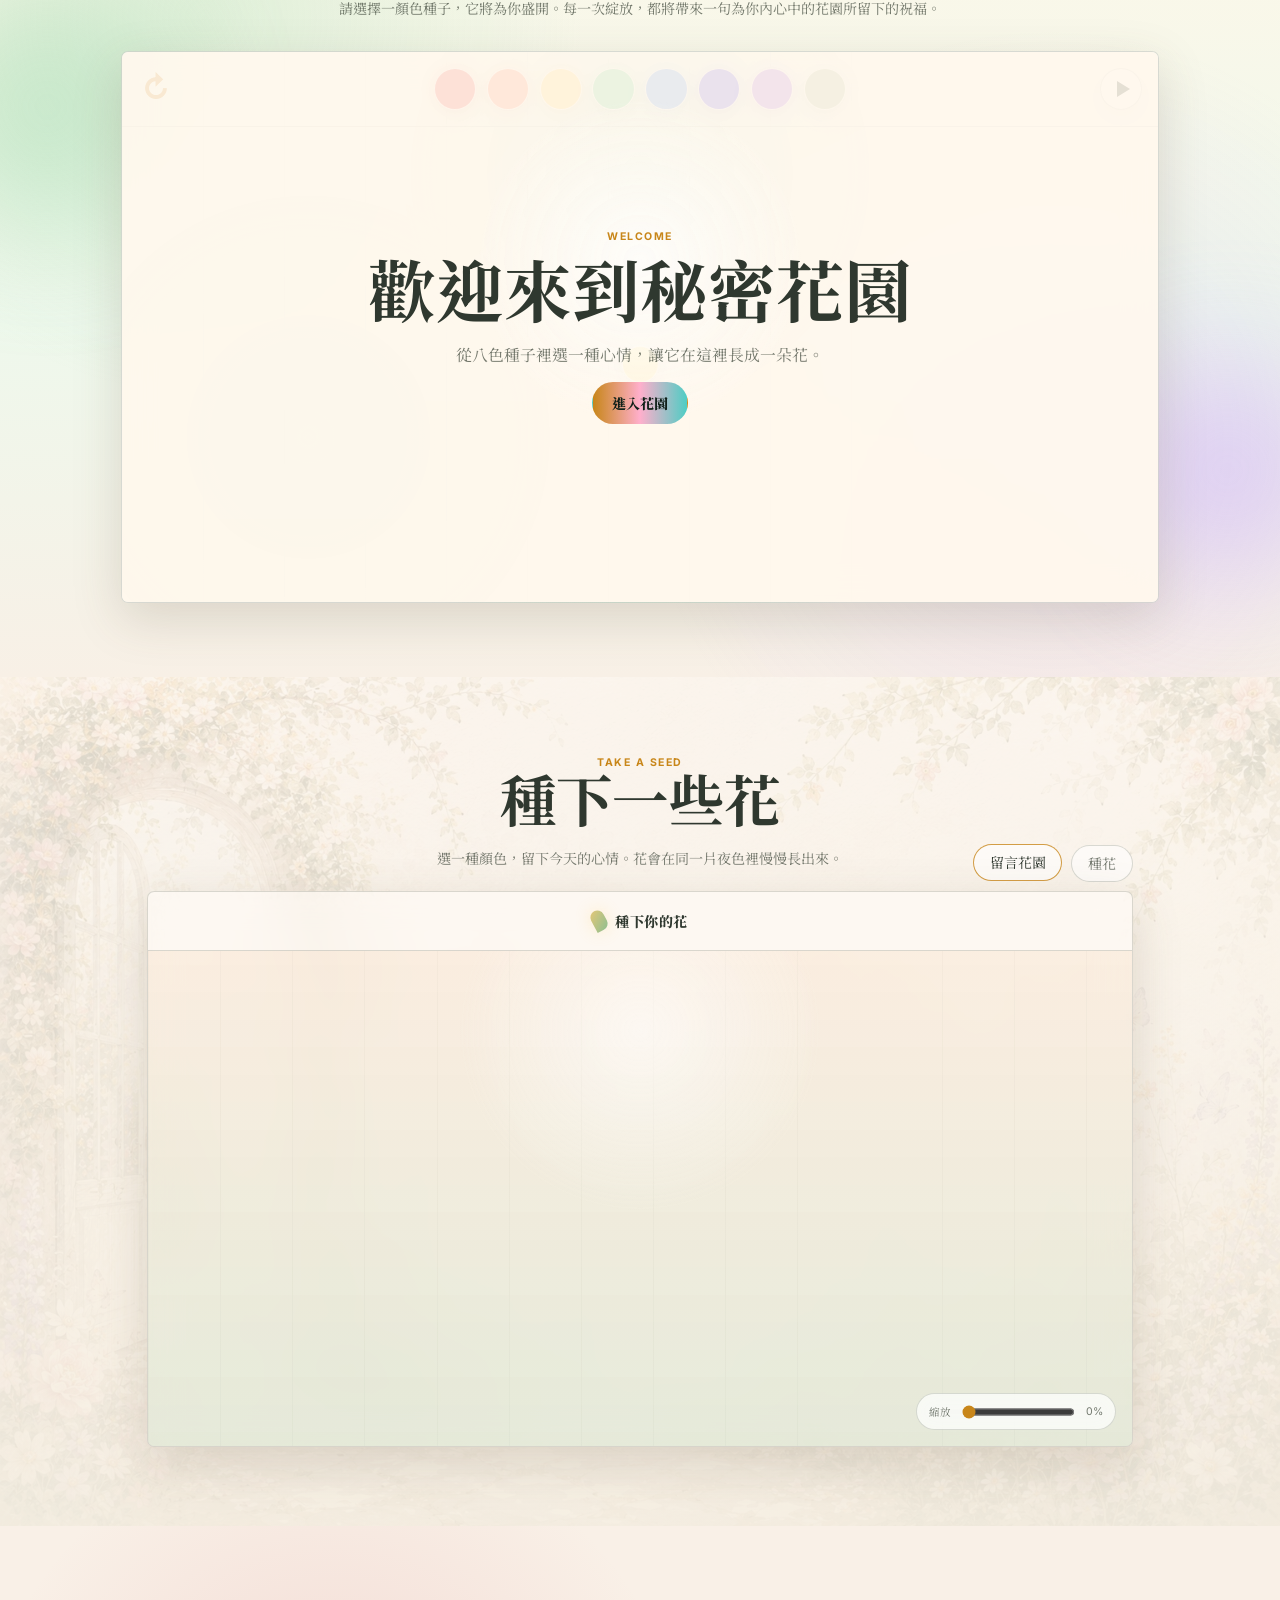
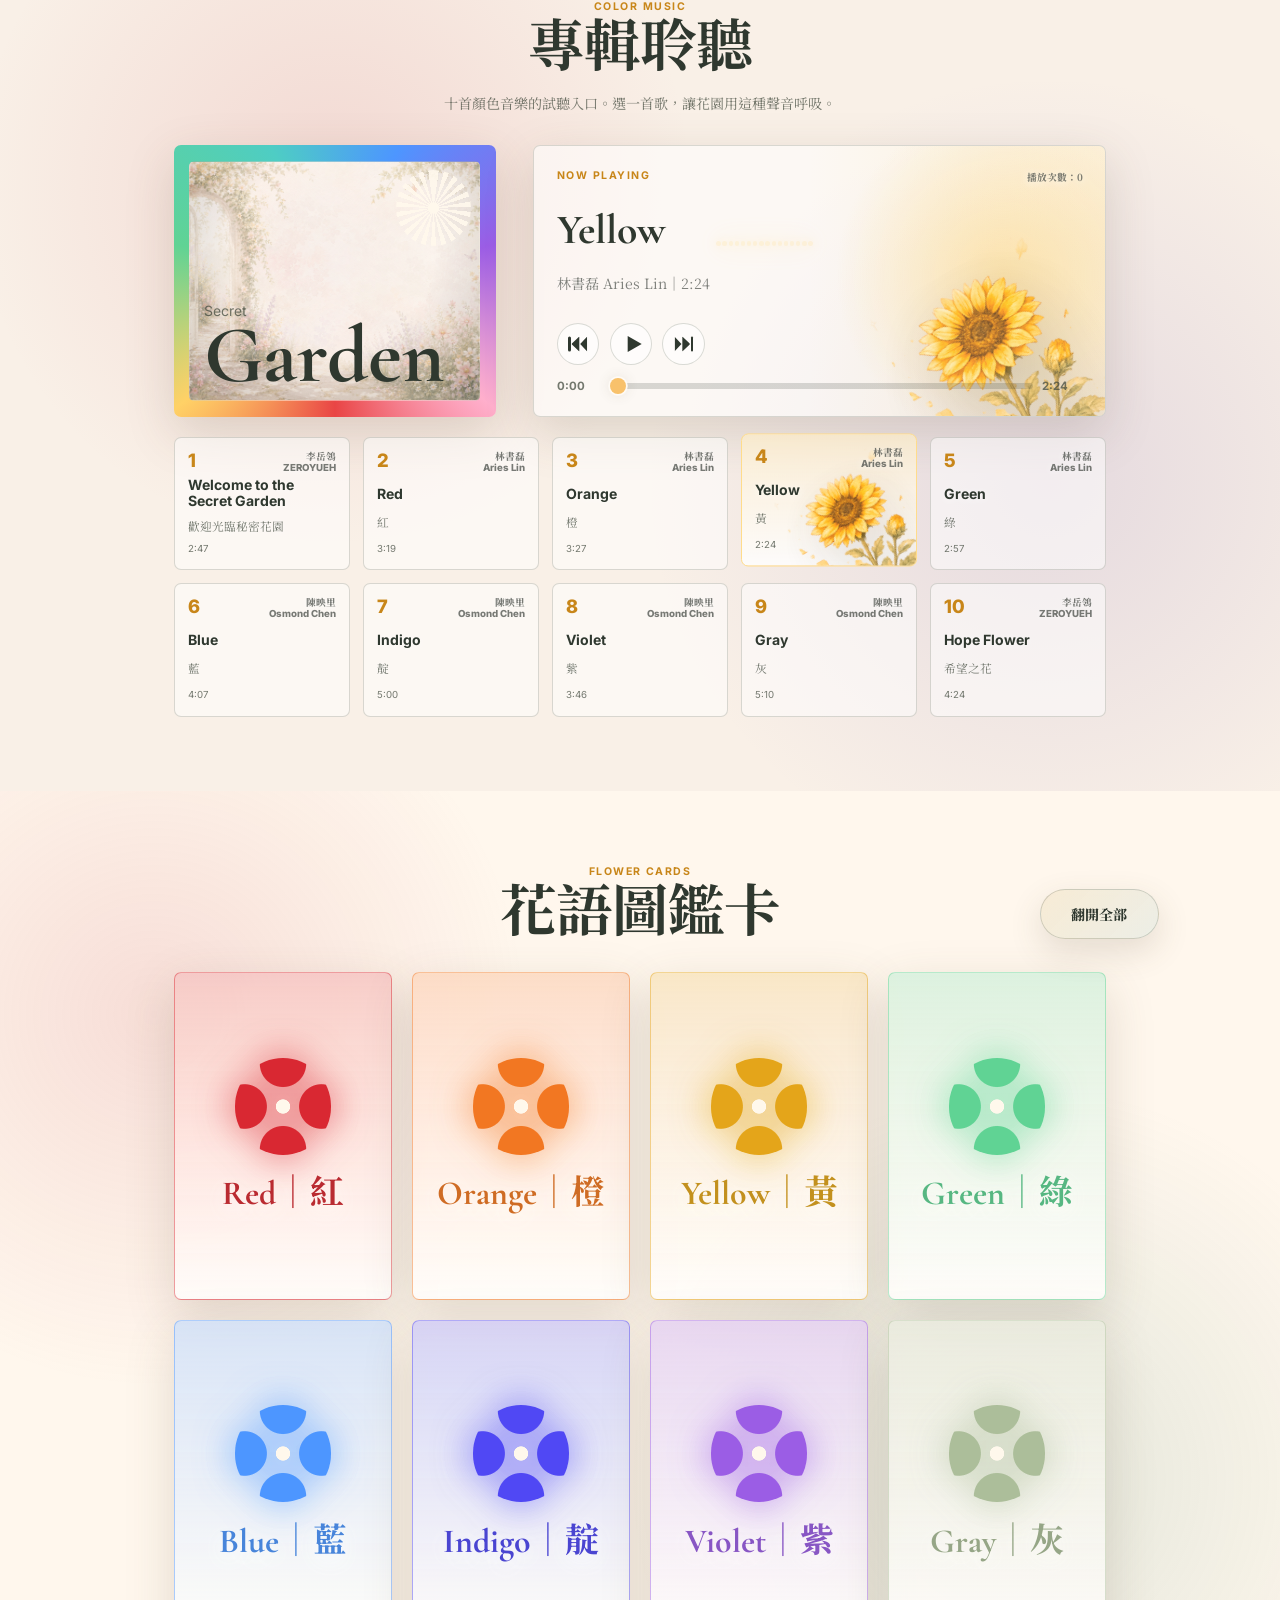
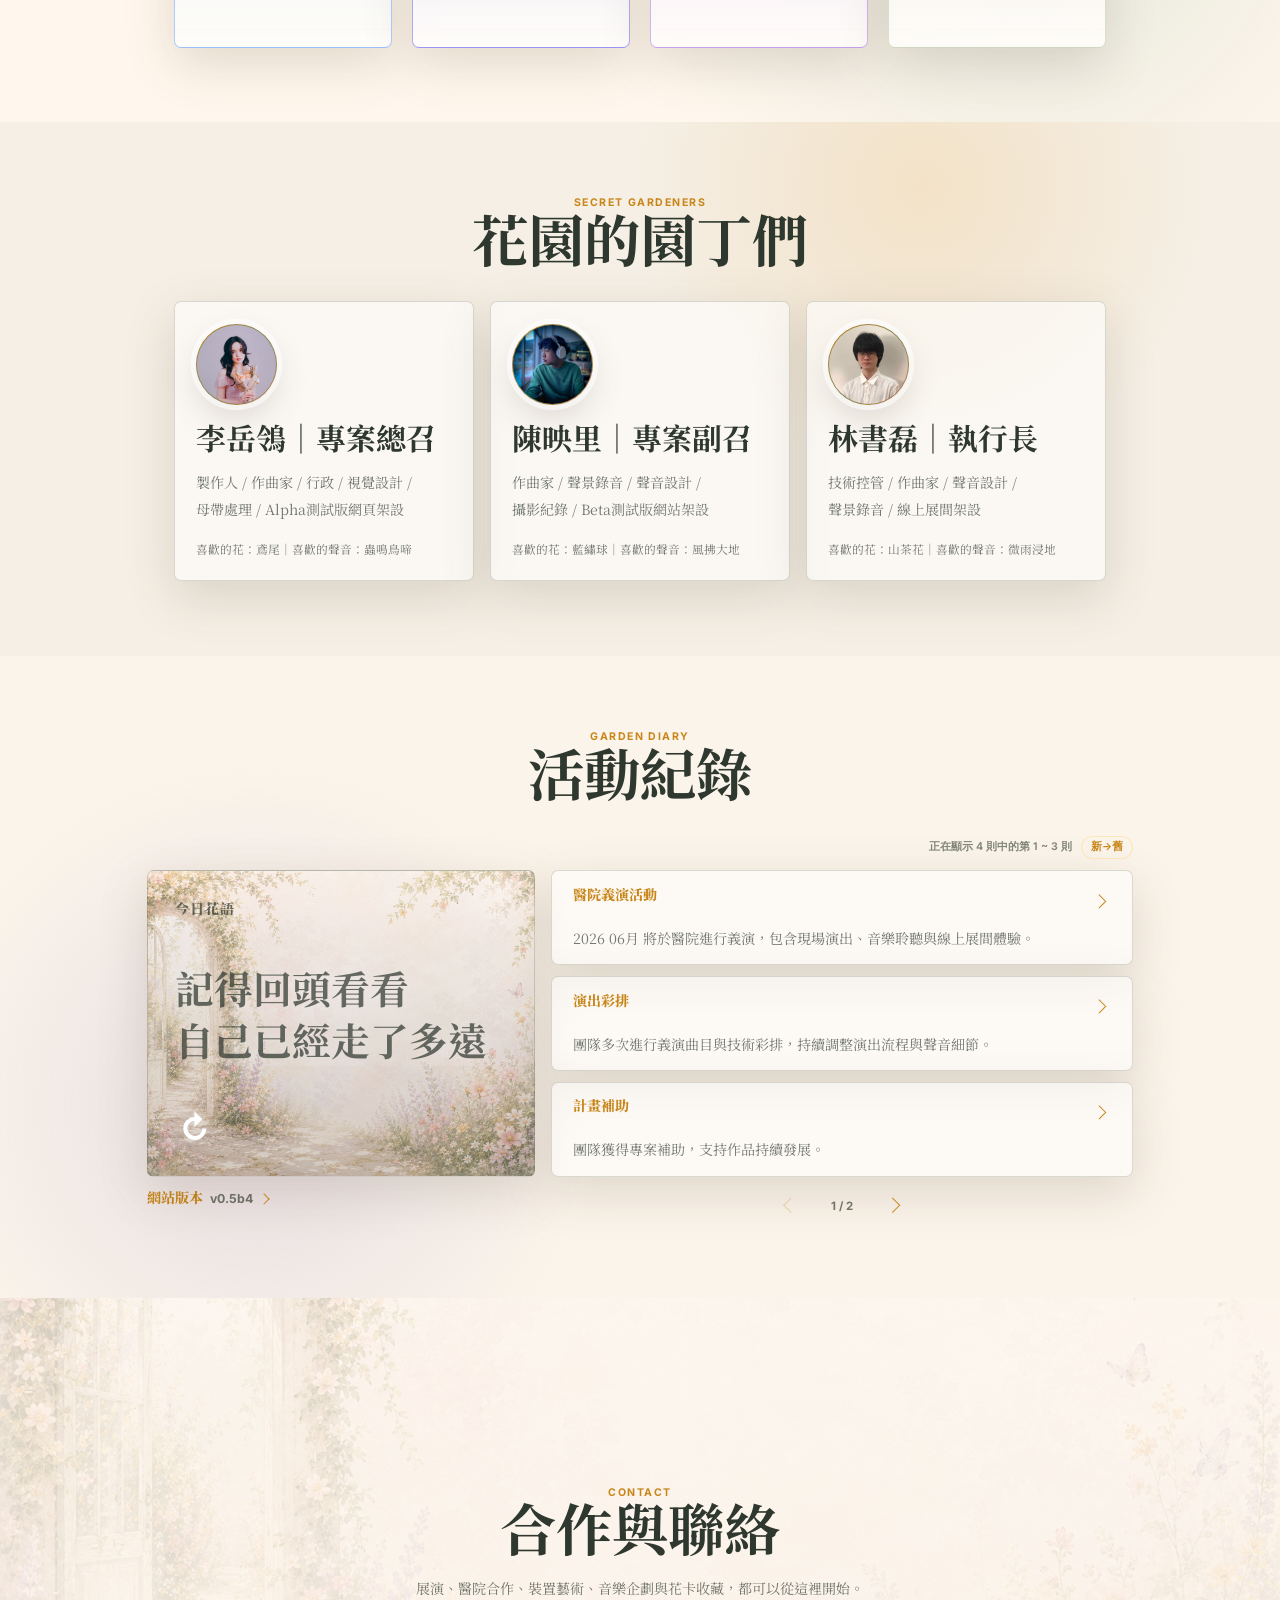
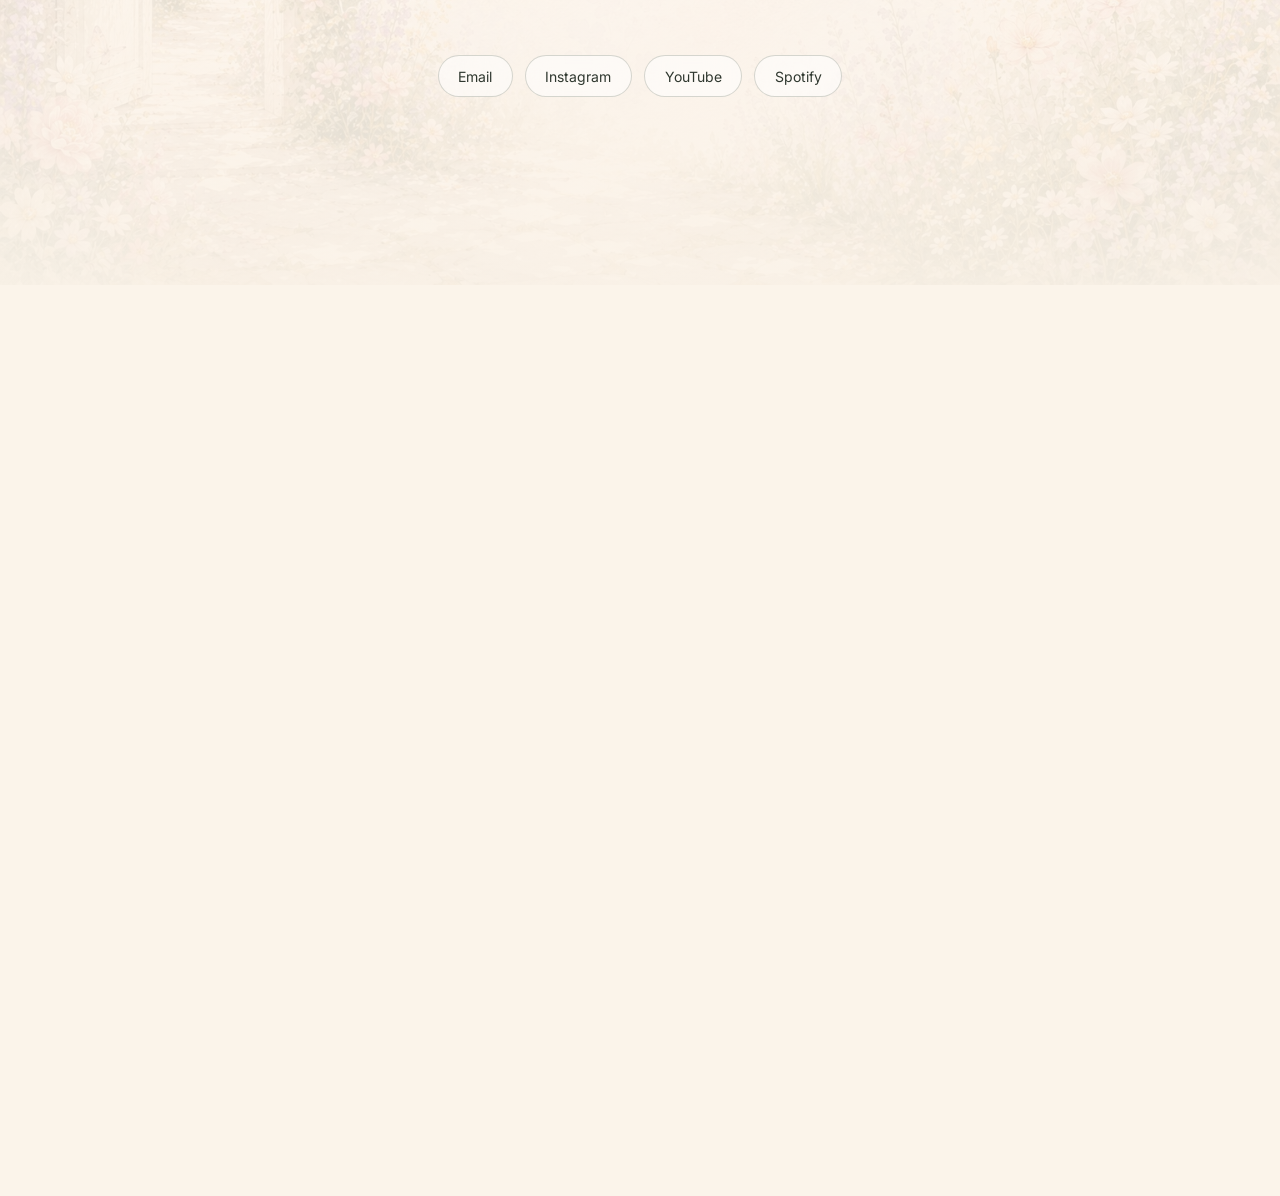
==== commit e0fbc1e4: "0.5b4-14" ====
--- a/index.html
+++ b/index.html
@@ -34,7 +34,7 @@
       rel="stylesheet"
     />
     <link rel="preload" as="image" href="assets/light-garden-bg.jpg" fetchpriority="high" />
-    <link rel="stylesheet" href="styles.css?v=20260617-b4-11" />
+    <link rel="stylesheet" href="styles.css?v=20260617-b4-14" />
   </head>
   <body data-theme="light">
     <div class="ambient-layer" aria-hidden="true">
@@ -400,65 +400,65 @@
               <span class="track-composer"><span>李岳鴒</span><span>ZEROYUEH</span></span>
               <strong>Welcome to the<br />Secret Garden</strong>
               <small>歡迎光臨秘密花園</small>
-              <em>2:49</em>
+              <em>2:47</em>
             </button>
             <button class="track" type="button" data-track="1" style="--track-color: #e94545; --track-flower: url('assets/cards/flowers/red-flower.png')">
               <span class="track-number">2</span>
               <span class="track-composer"><span>林書磊</span><span>Aries Lin</span></span>
               <strong>Red</strong>
               <small>紅</small>
-              <em>3:28</em>
+              <em>3:19</em>
             </button>
             <button class="track" type="button" data-track="2" style="--track-color: #ff7b59; --track-flower: url('assets/cards/flowers/orange-flower.png')">
               <span class="track-number">3</span>
               <span class="track-composer"><span>林書磊</span><span>Aries Lin</span></span>
               <strong>Orange</strong>
               <small>橙</small>
-              <em>3:28</em>
+              <em>3:27</em>
             </button>
             <button class="track" type="button" data-track="3" style="--track-color: #ffd166; --track-flower: url('assets/cards/flowers/yellow-flower.png')">
               <span class="track-number">4</span>
               <span class="track-composer"><span>林書磊</span><span>Aries Lin</span></span>
               <strong>Yellow</strong>
               <small>黃</small>
-              <em>3:28</em>
+              <em>2:24</em>
             </button>
             <button class="track" type="button" data-track="4" style="--track-color: #60d394; --track-flower: url('assets/cards/flowers/green-flower.png')">
               <span class="track-number">5</span>
               <span class="track-composer"><span>林書磊</span><span>Aries Lin</span></span>
               <strong>Green</strong>
               <small>綠</small>
-              <em>3:28</em>
+              <em>2:57</em>
             </button>
             <button class="track" type="button" data-track="5" style="--track-color: #4d96ff; --track-flower: url('assets/cards/flowers/blue-flower.png')">
               <span class="track-number">6</span>
               <span class="track-composer"><span>陳映里</span><span>Osmond Chen</span></span>
               <strong>Blue</strong>
               <small>藍</small>
-              <em>4:10</em>
+              <em>4:07</em>
             </button>
             <button class="track" type="button" data-track="6" style="--track-color: #5542a1; --track-flower: url('assets/cards/flowers/indigo-flower.png')">
               <span class="track-number">7</span>
               <span class="track-composer"><span>陳映里</span><span>Osmond Chen</span></span>
               <strong>Indigo</strong>
               <small>靛</small>
-              <em>5:02</em>
-            </button>
-            <button class="track" type="button" data-track="7" style="--track-color: #8b62c7; --track-flower: url('assets/cards/flowers/purple-flower.png')">
+              <em>5:00</em>
+            </button>
+            <button class="track" type="button" data-track="7" style="--track-color: #8b62c7; --track-flower: url('assets/cards/flowers/violet-flower.png')">
               <span class="track-number">8</span>
               <span class="track-composer"><span>陳映里</span><span>Osmond Chen</span></span>
               <strong>Violet</strong>
               <small>紫</small>
-              <em>3:28</em>
+              <em>3:46</em>
             </button>
             <button class="track" type="button" data-track="8" style="--track-color: #acbe9a; --track-flower: url('assets/cards/flowers/gray-flower.png')">
               <span class="track-number">9</span>
               <span class="track-composer"><span>陳映里</span><span>Osmond Chen</span></span>
               <strong>Gray</strong>
               <small>灰</small>
-              <em>5:11</em>
-            </button>
-            <button class="track" type="button" data-track="9" style="--track-color: #ffafcc; --track-flower: url('assets/cards/flowers/hope-flower.png')">
+              <em>5:10</em>
+            </button>
+            <button class="track" type="button" data-track="9" style="--track-color: #ffafcc">
               <span class="track-number">10</span>
               <span class="track-composer"><span>李岳鴒</span><span>ZEROYUEH</span></span>
               <strong>Hope Flower</strong>
@@ -719,6 +719,6 @@
     </div>
     <div class="bloom-toast" id="bloom-toast" aria-live="polite"></div>
     <script src="https://cdn.jsdelivr.net/npm/@supabase/supabase-js@2"></script>
-    <script src="script.js?v=20260617-b4-11"></script>
+    <script src="script.js?v=20260617-b4-14"></script>
   </body>
 </html>
--- a/styles.css
+++ b/styles.css
@@ -6473,8 +6473,15 @@
 
   .bloom-reset-toggle {
     left: 12px;
+    top: 68px;
     width: 40px;
     height: 40px;
+    transform: none;
+  }
+
+  .bloom-reset-toggle:hover,
+  .bloom-reset-toggle:focus-visible {
+    transform: rotate(-28deg) scale(1.08);
   }
 
   .bloom-audio-toggle {
@@ -6961,7 +6968,7 @@
 
   .bloom-controls {
     gap: 8px;
-    padding-left: 56px;
+    padding-left: 10px;
   }
 
   .bloom-seed {
@@ -6995,7 +7002,7 @@
 
   .nav-links {
     display: grid;
-    grid-template-columns: repeat(5, minmax(0, 1fr));
+    grid-template-columns: repeat(4, minmax(0, 1fr));
     grid-auto-rows: 32px;
     align-items: stretch;
     justify-items: stretch;
@@ -7047,7 +7054,7 @@
     align-items: center;
     justify-items: center;
     gap: 5px;
-    padding: 12px 12px 12px 54px;
+    padding: 12px;
   }
 
   .bloom-seed {
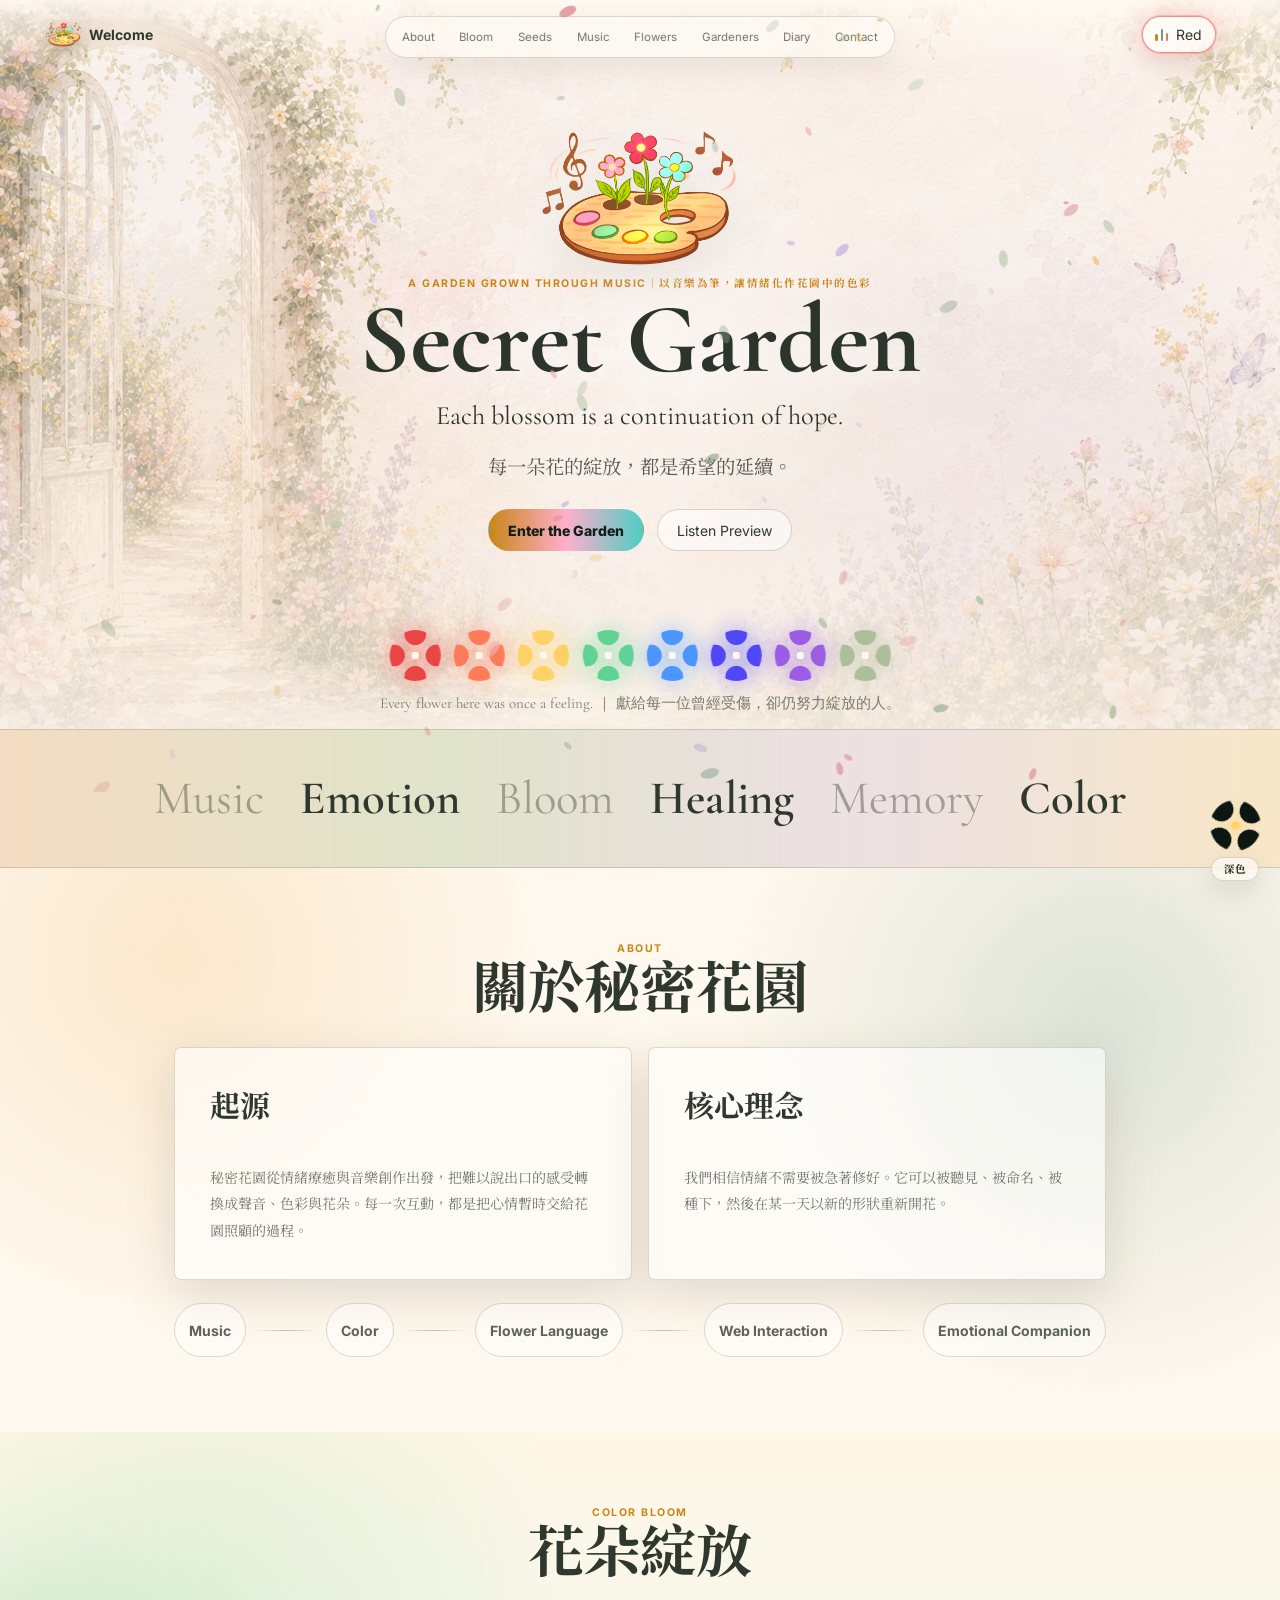
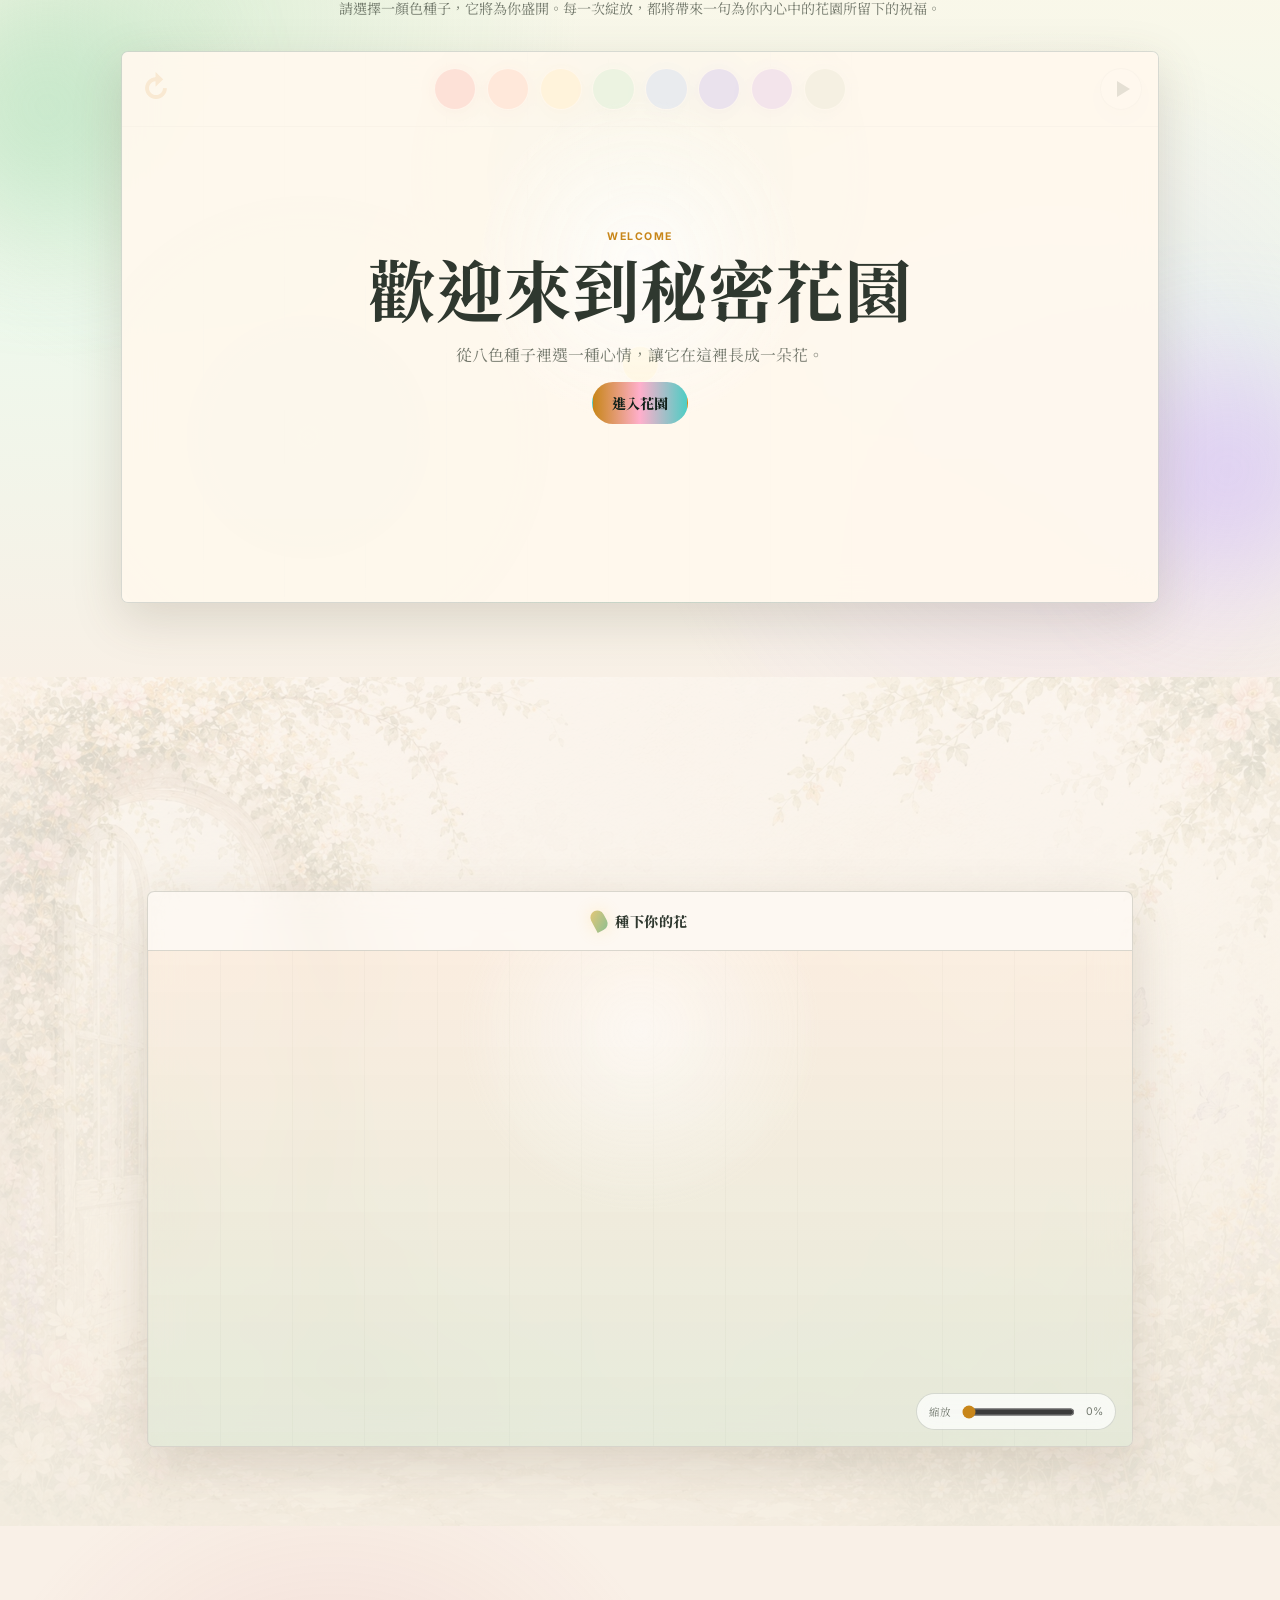
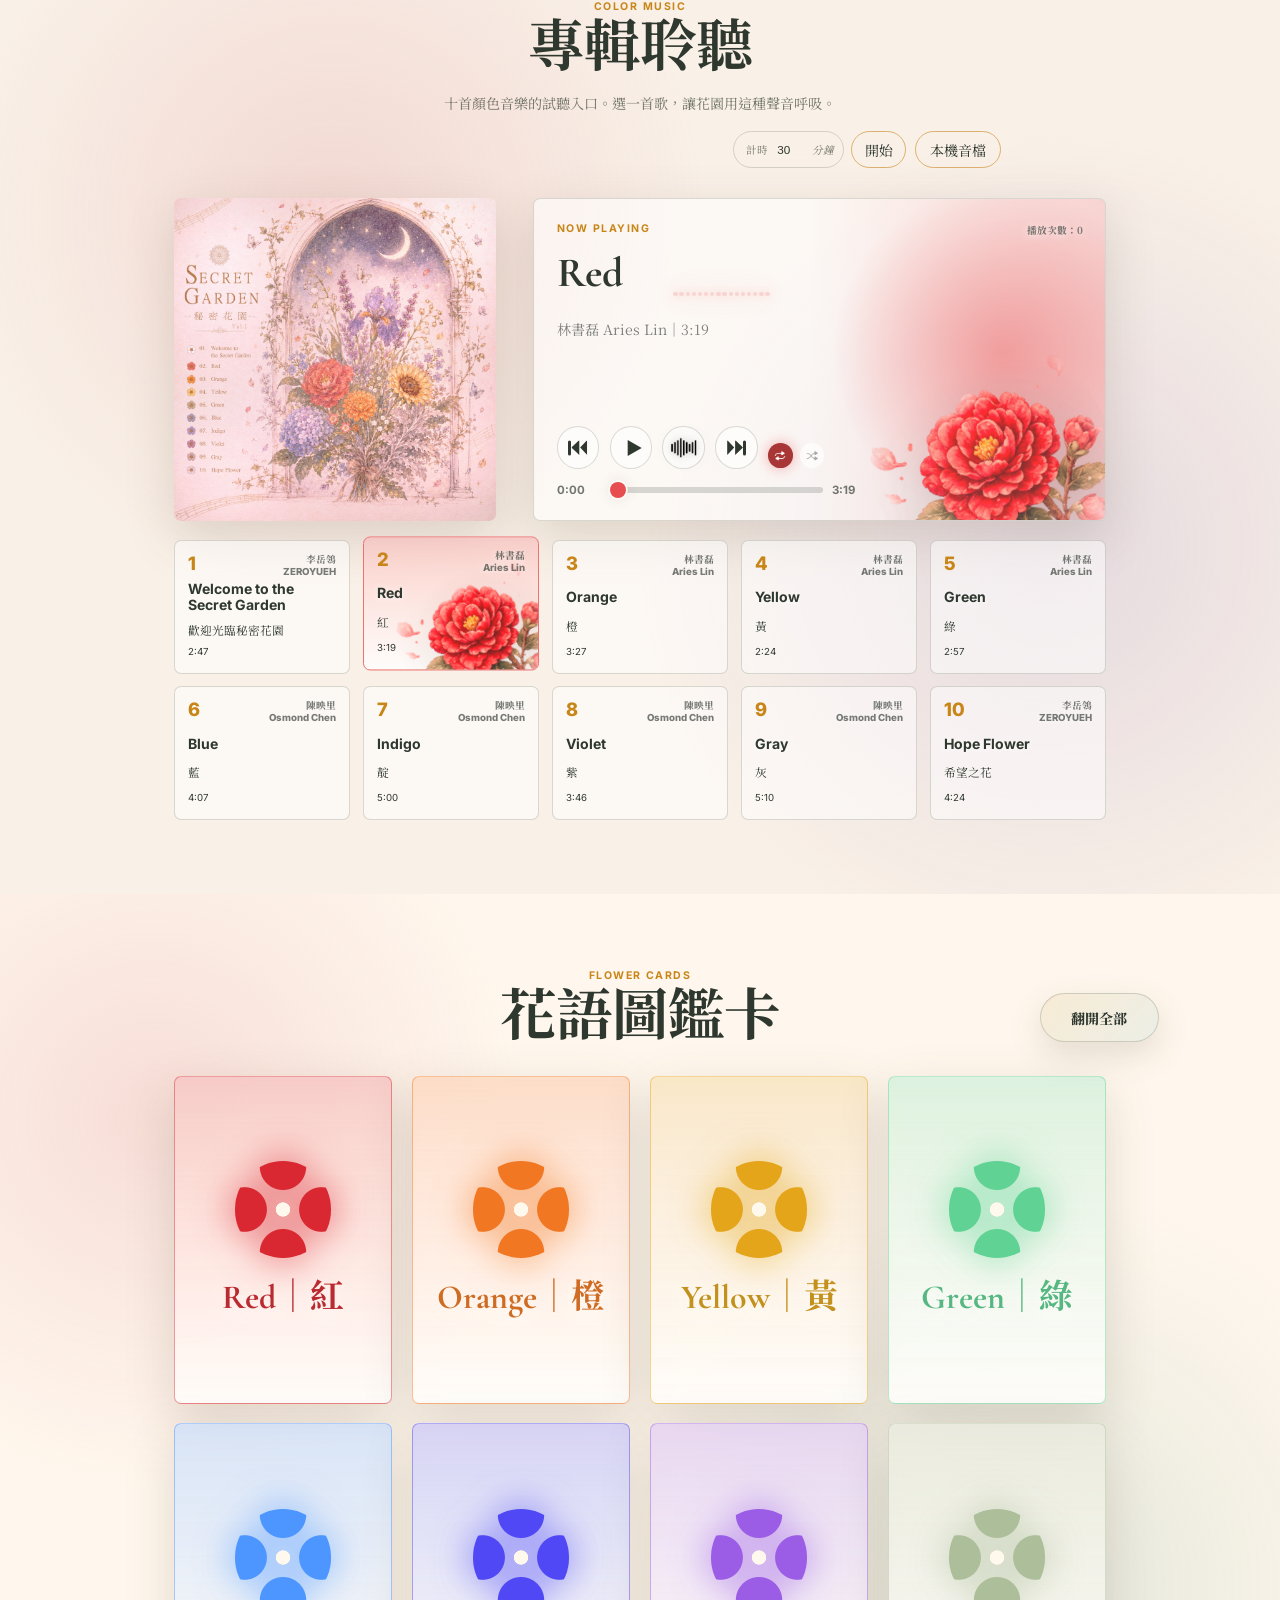
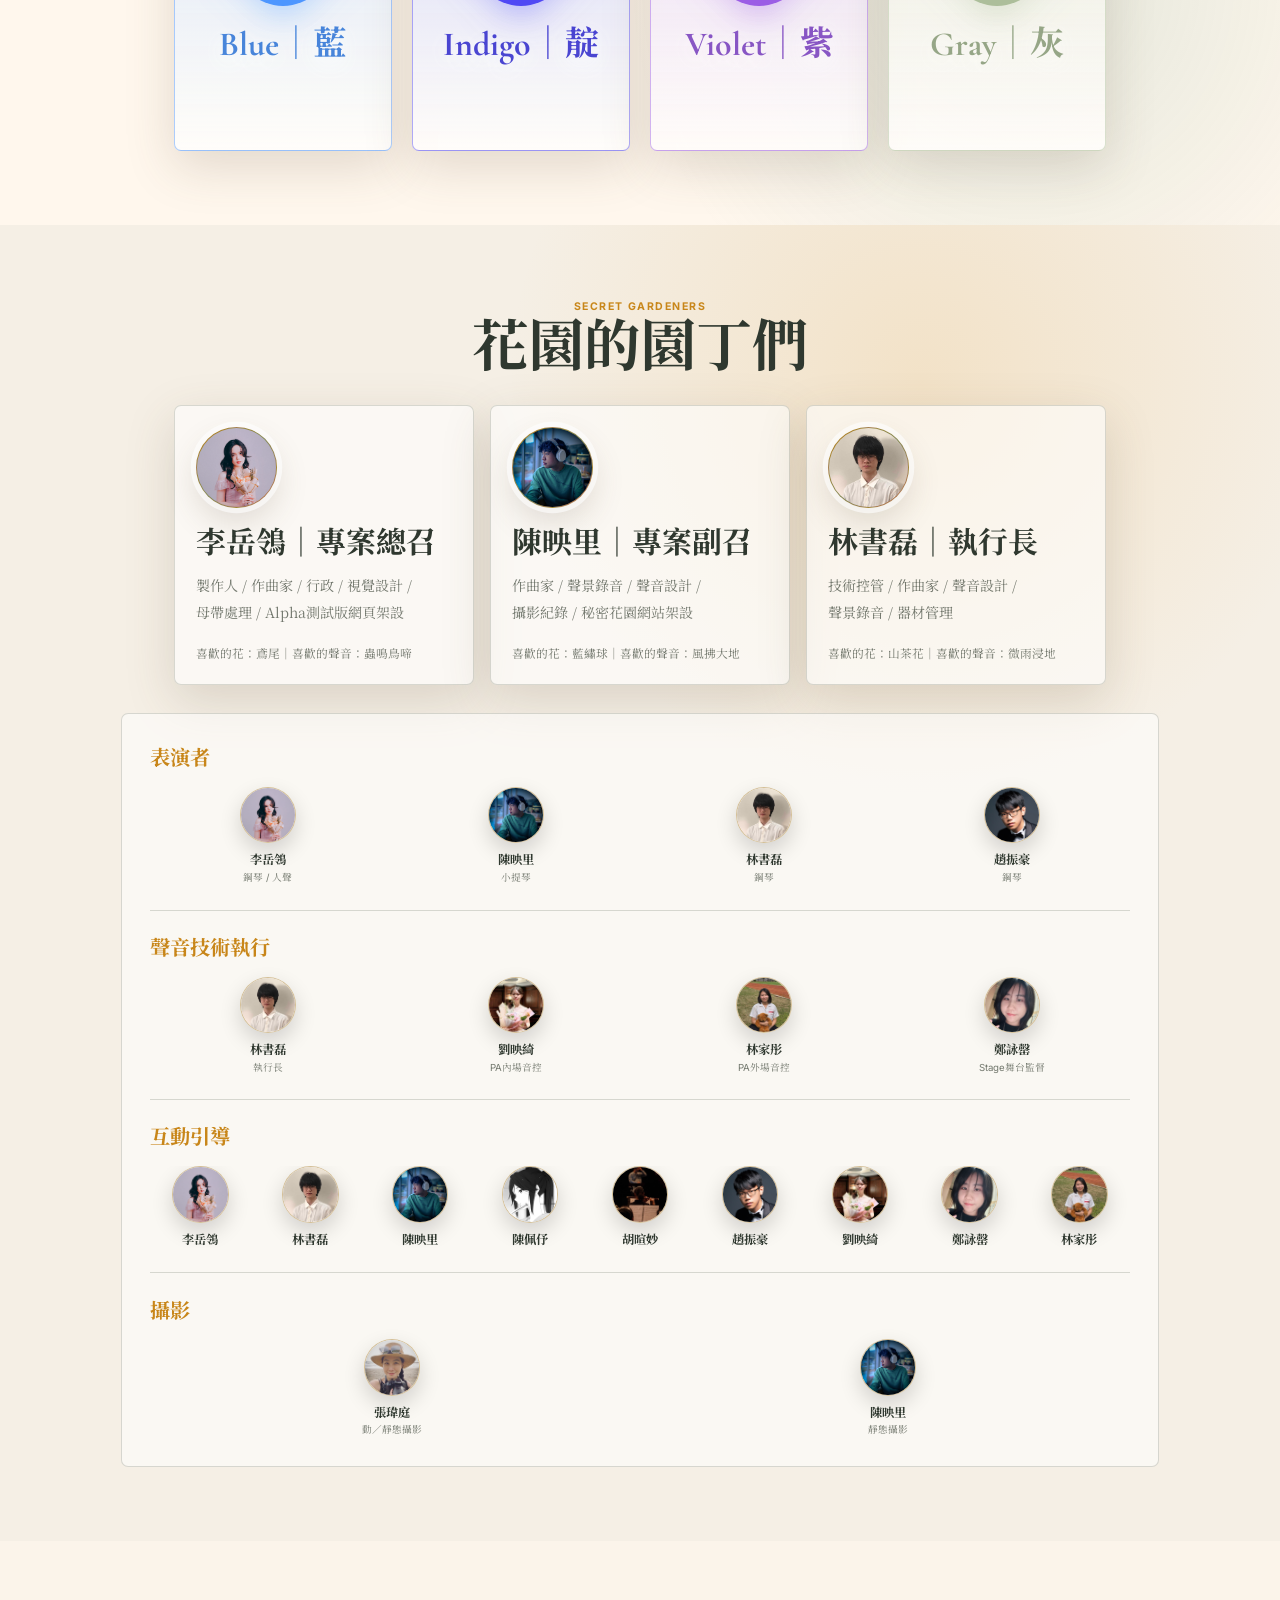
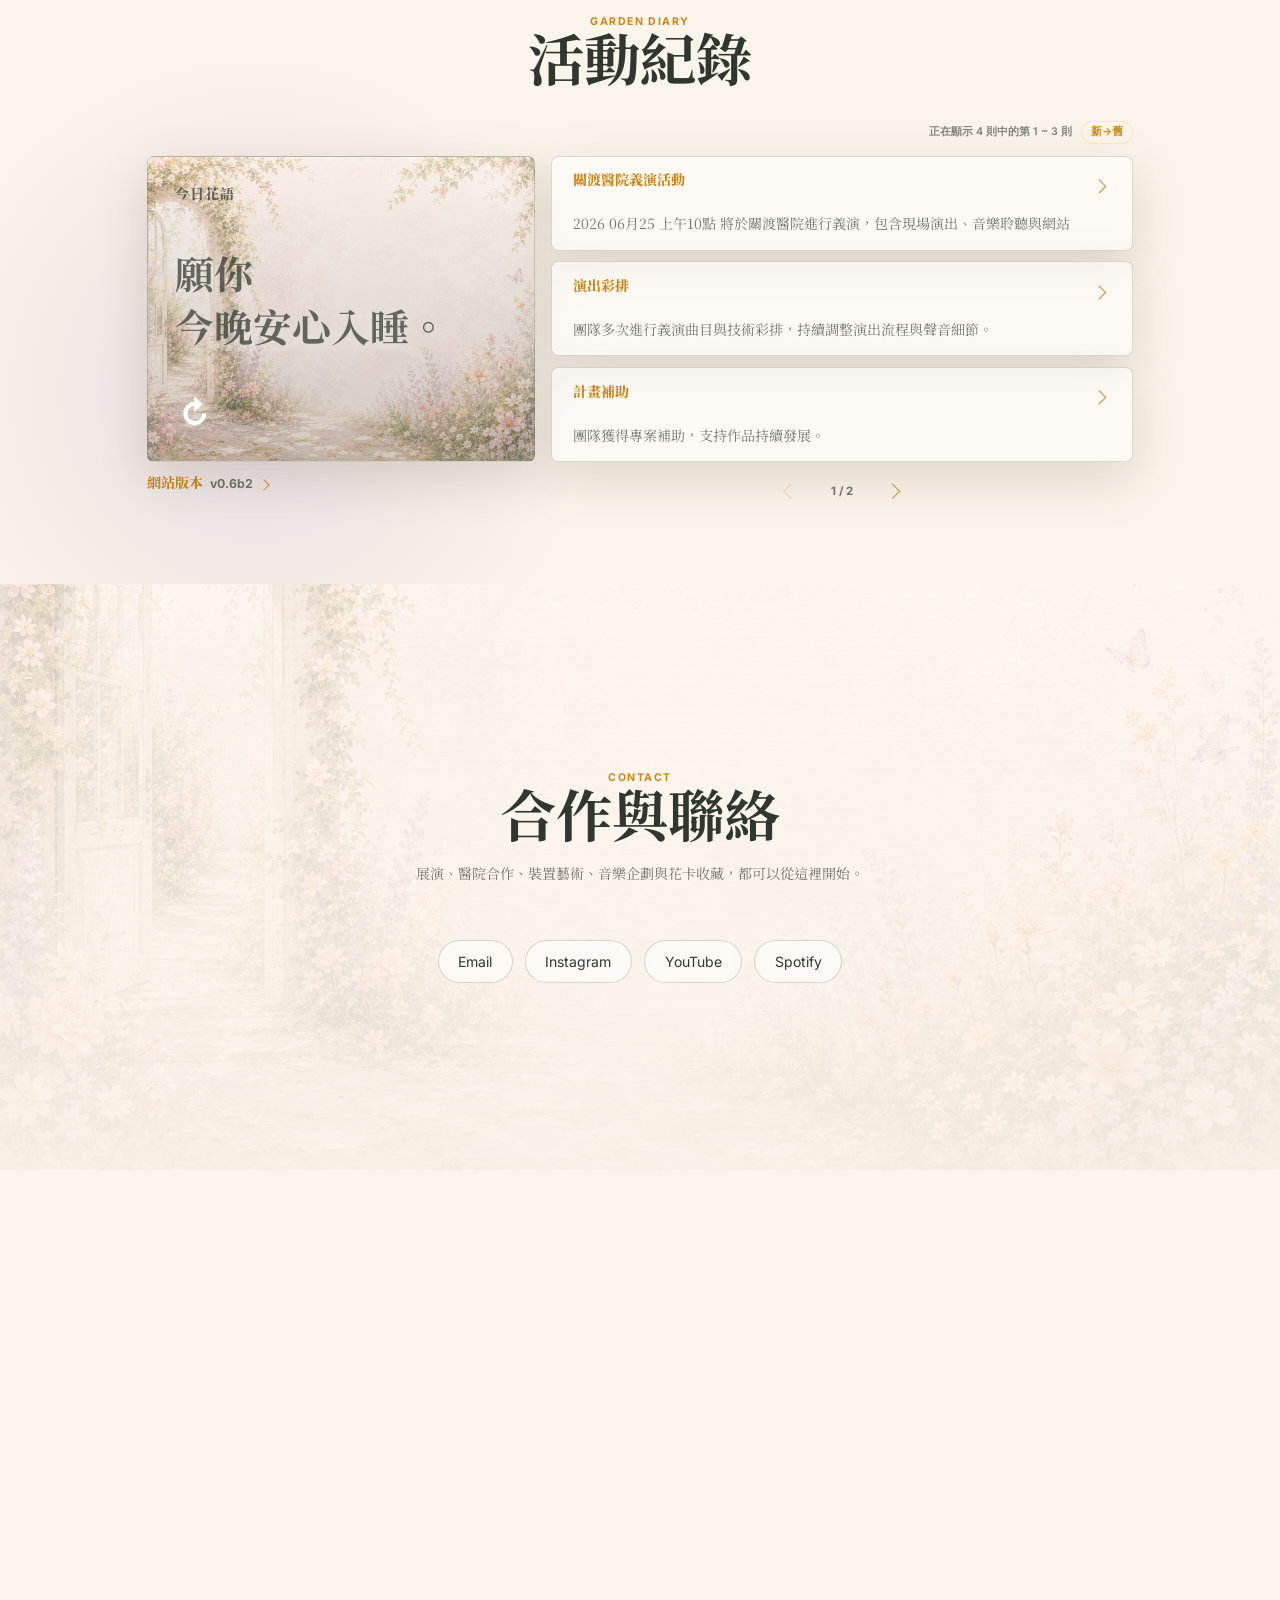
==== commit 5127652b: "0.6b2" ====
--- a/index.html
+++ b/index.html
@@ -34,13 +34,40 @@
       rel="stylesheet"
     />
     <link rel="preload" as="image" href="assets/light-garden-bg.jpg" fetchpriority="high" />
-    <link rel="stylesheet" href="styles.css?v=20260617-b4-14" />
+    <link rel="stylesheet" href="styles.css?v=20260625-06b2-1" />
   </head>
   <body data-theme="light">
     <div class="ambient-layer" aria-hidden="true">
       <canvas id="petal-canvas"></canvas>
       <div class="cursor-orb"></div>
     </div>
+    <div class="site-loading-overlay" id="site-loading-overlay" hidden aria-live="polite" aria-label="正在讀取網站">
+      <button class="loading-skip-button" id="loading-skip-button" type="button">
+        <span>或是先不播放這首音樂</span>
+        <i aria-hidden="true"></i>
+      </button>
+      <div class="loading-flower" aria-hidden="true">
+        <i class="loading-stem"></i>
+        <span class="loading-petal p1"></span>
+        <span class="loading-petal p2"></span>
+        <span class="loading-petal p3"></span>
+        <span class="loading-petal p4"></span>
+        <span class="loading-petal p5"></span>
+        <span class="loading-petal p6"></span>
+        <span class="loading-petal p7"></span>
+        <span class="loading-petal p8"></span>
+        <span class="loading-center"></span>
+      </div>
+      <strong>正在讀取網站</strong>
+      <p class="loading-phrase" id="site-loading-phrase">今日花語：</p>
+    </div>
+    <aside class="site-console" id="site-console" hidden aria-label="網站 Console Log">
+      <div class="site-console-head">
+        <strong>Console Log</strong>
+        <button id="site-console-close" type="button" aria-label="關閉 Console Log"></button>
+      </div>
+      <div class="site-console-list" id="site-console-list"></div>
+    </aside>
 
     <header class="site-header">
       <a class="brand" href="#home" aria-label="Secret Garden home">
@@ -63,6 +90,7 @@
           <span class="mini-track-title" aria-hidden="true">
             <span id="mini-track-title">Welcome to the Secret Garden</span>
           </span>
+          <span class="mini-overload-alert" id="mini-overload-alert">音量過大</span>
         </button>
         <div class="music-touch-hint" id="music-touch-hint" aria-hidden="true">
           <span>點按以控制音樂</span>
@@ -77,6 +105,7 @@
           <div class="mini-player-controls">
             <button class="player-button prev" id="sound-prev" type="button" aria-label="上一首"></button>
             <button class="player-button play" id="mini-play" type="button" aria-label="暫停"></button>
+            <button class="player-button sfx" id="mini-sfx" type="button" aria-label="音效"></button>
             <button class="player-button next" id="sound-next" type="button" aria-label="下一首"></button>
           </div>
           <div class="mini-progress-wrap">
@@ -332,7 +361,10 @@
                 <article class="meadow-viewer-card">
                   <p class="meadow-viewer-mood" id="meadow-viewer-mood"></p>
                   <p class="meadow-viewer-content" id="meadow-viewer-content"></p>
-                  <time id="meadow-viewer-time"></time>
+                  <footer class="meadow-viewer-meta">
+                    <span class="meadow-viewer-color"><i id="meadow-viewer-color-swatch"></i><code id="meadow-viewer-color"></code></span>
+                    <time id="meadow-viewer-time"></time>
+                  </footer>
                 </article>
               </div>
               <div class="meadow-bloom-focus" id="meadow-bloom-focus" hidden aria-hidden="true"></div>
@@ -361,39 +393,87 @@
           <p class="eyebrow">Color Music</p>
           <h2 id="music-title">專輯聆聽</h2>
           <p>十首顏色音樂的試聽入口。選一首歌，讓花園用這種聲音呼吸。</p>
+          <div class="music-tool-row">
+            <button class="album-mixer-toggle" id="album-mixer-toggle" type="button" aria-expanded="false" aria-controls="album-mixer-panel">
+              <span>音效控制</span>
+            </button>
+            <div class="music-tool-actions">
+              <div class="sleep-timer-control" id="sleep-timer-control">
+                <label>
+                  <span>計時</span>
+                  <input id="sleep-timer-minutes" type="number" min="1" max="280" step="1" value="30" inputmode="numeric" aria-label="播放計時器分鐘數" />
+                  <em>分鐘</em>
+                </label>
+                <button id="sleep-timer-toggle" type="button">開始</button>
+                <output id="sleep-timer-output" hidden>30:00</output>
+              </div>
+              <label class="custom-audio-button">
+                <input id="custom-audio-input" type="file" accept="audio/*" multiple />
+                <span>本機音檔</span>
+              </label>
+            </div>
+          </div>
         </div>
         <div class="album-player reveal">
           <div class="album-console">
             <div class="album-art" aria-label="Secret Garden album visual">
-              <span>Secret</span>
-              <strong>Garden</strong>
-              <i></i>
+              <img src="assets/web/album-cover-secret-garden-vol-1.jpg" alt="Secret Garden Vol. I 專輯封面" />
             </div>
             <div class="album-now">
               <div class="album-top-row">
                 <p class="eyebrow">Now Playing</p>
-                <p class="album-play-count" id="album-play-count">播放次數：0</p>
+                <div class="album-status-group">
+                  <p class="album-overload-alert" id="album-overload-alert" aria-live="polite">音量過大</p>
+                  <p class="album-play-count" id="album-play-count">播放次數：0</p>
+                </div>
               </div>
               <div class="album-title-row">
-                <h3 id="album-now-title">Welcome to the Secret Garden</h3>
+                <h3 id="album-now-title"><span>Welcome to the Secret Garden</span></h3>
                 <div class="album-eq album-eq-title petal-wave" id="album-eq" aria-hidden="true"></div>
               </div>
               <div class="album-meta-row">
                 <p id="album-now-meta">李岳鴒｜2:49</p>
                 <div class="album-eq album-eq-meta petal-wave" aria-hidden="true"></div>
               </div>
-              <div class="album-controls" aria-label="Album playback controls">
-                <button class="player-button prev" id="album-prev" type="button" aria-label="上一首"></button>
-                <button class="player-button play" id="album-play" type="button" aria-label="暫停"></button>
-                <button class="player-button next" id="album-next" type="button" aria-label="下一首"></button>
-              </div>
-              <div class="album-progress-wrap">
-                <span id="album-current-time">0:00</span>
-                <input id="album-progress" class="album-progress" type="range" min="0" max="1000" value="0" aria-label="樂曲進度" />
-                <span id="album-duration">2:49</span>
-              </div>
-            </div>
-          </div>
+              <div class="album-transport">
+                <div class="album-controls" aria-label="Album playback controls">
+                  <button class="player-button prev" id="album-prev" type="button" aria-label="上一首"></button>
+                  <button class="player-button play" id="album-play" type="button" aria-label="暫停"></button>
+                  <button class="player-button sfx" id="album-sfx" type="button" aria-label="音效"></button>
+                  <button class="player-button next" id="album-next" type="button" aria-label="下一首"></button>
+                  <span class="play-mode-cluster" aria-label="播放模式">
+                    <button class="player-button mode loop album-loop active" id="album-play-mode" type="button" aria-label="專輯循環播放"></button>
+                    <button class="player-button mode random-toggle" id="album-random-mode" type="button" aria-label="隨機播放"></button>
+                  </span>
+                </div>
+                <div class="album-progress-wrap">
+                  <span id="album-current-time">0:00</span>
+                  <input id="album-progress" class="album-progress" type="range" min="0" max="1000" value="0" aria-label="樂曲進度" />
+                  <span id="album-duration">2:49</span>
+                </div>
+              </div>
+            </div>
+          </div>
+          <section class="album-mixer-panel" id="album-mixer-panel" hidden aria-label="專輯音效控制器">
+            <div class="album-mixer-head">
+              <div>
+                <p class="eyebrow">Mixer</p>
+                <div class="album-mixer-title-row">
+                  <h3>音樂與音效控制</h3>
+                  <button class="album-mixer-reset" id="album-mixer-reset" type="button" aria-label="恢復預設音效控制" title="恢復預設音效控制"></button>
+                </div>
+              </div>
+              <div class="master-meter" id="master-meter" aria-label="Master 雙聲道音量量表">
+                <span class="master-meter-alert" id="master-meter-alert">音量過大</span>
+                <div class="master-meter-channels" aria-hidden="true">
+                  <span class="master-meter-channel"><i id="master-meter-left"></i></span>
+                  <span class="master-meter-channel"><i id="master-meter-right"></i></span>
+                </div>
+                <button class="master-meter-clip" id="master-meter-clip" type="button" aria-label="清除音量過大記錄" title="清除音量過大記錄"></button>
+              </div>
+            </div>
+            <div class="album-mixer-grid" id="album-mixer-grid"></div>
+          </section>
           <div class="track-list" id="album-track-list">
             <button class="track active" type="button" data-track="0" style="--track-color: #8fa780">
               <span class="track-number">1</span>
@@ -466,6 +546,16 @@
               <em>4:24</em>
             </button>
           </div>
+          <section class="local-playlist" id="local-playlist" hidden aria-labelledby="local-playlist-title">
+            <div class="local-playlist-head">
+              <div>
+                <p class="eyebrow">Local Playlist</p>
+                <h3 id="local-playlist-title">本機播放清單</h3>
+              </div>
+              <small>拖曳以調整播放順序</small>
+            </div>
+            <div class="local-playlist-list" id="local-playlist-list"></div>
+          </section>
         </div>
       </section>
 
@@ -614,15 +704,56 @@
           <article class="person reveal">
             <img class="avatar" src="assets/gardeners/chen-yingli.jpg" alt="陳映里大頭照" loading="lazy" />
             <h3>陳映里｜專案副召</h3>
-            <p>作曲家 / 聲景錄音 / 聲音設計 /<br />攝影紀錄 / Beta測試版網站架設</p>
+            <p>作曲家 / 聲景錄音 / 聲音設計 /<br />攝影紀錄 / 秘密花園網站架設</p>
             <small>喜歡的花：藍繡球｜喜歡的聲音：風拂大地</small>
           </article>
           <article class="person reveal">
             <img class="avatar" src="assets/gardeners/lin-shulei.jpg" alt="林書磊大頭照" loading="lazy" />
             <h3>林書磊｜執行長</h3>
-            <p>技術控管 / 作曲家 / 聲音設計 /<br />聲景錄音 / 線上展間架設</p>
+            <p>技術控管 / 作曲家 / 聲音設計 /<br />聲景錄音 / 器材管理</p>
             <small>喜歡的花：山茶花｜喜歡的聲音：微雨浸地</small>
           </article>
+        </div>
+        <div class="helper-credits reveal" aria-label="秘密花園協力人員">
+          <section class="helper-role">
+            <h3>表演者</h3>
+            <div class="helper-grid">
+              <article class="helper-person"><img src="assets/gardeners/li-yueling.png" alt="李岳鴒" loading="lazy" /><strong>李岳鴒</strong><small>鋼琴 / 人聲</small></article>
+              <article class="helper-person"><img src="assets/gardeners/chen-yingli.jpg" alt="陳映里" loading="lazy" /><strong>陳映里</strong><small>小提琴</small></article>
+              <article class="helper-person"><img src="assets/gardeners/lin-shulei.jpg" alt="林書磊" loading="lazy" /><strong>林書磊</strong><small>鋼琴</small></article>
+              <article class="helper-person"><img src="assets/gardeners/helpers-web/zhao-zhenhao.jpg" alt="趙振豪" loading="lazy" /><strong>趙振豪</strong><small>鋼琴</small></article>
+            </div>
+          </section>
+          <section class="helper-role">
+            <h3>聲音技術執行</h3>
+            <div class="helper-grid">
+              <article class="helper-person"><img src="assets/gardeners/lin-shulei.jpg" alt="林書磊" loading="lazy" /><strong>林書磊</strong><small>執行長</small></article>
+              <article class="helper-person"><img src="assets/gardeners/helpers-web/liu-yingqi.jpg" alt="劉映綺" loading="lazy" /><strong>劉映綺</strong><small>PA內場音控</small></article>
+              <article class="helper-person"><img src="assets/gardeners/helpers-web/lin-jiatong.jpg" alt="林家彤" loading="lazy" /><strong>林家彤</strong><small>PA外場音控</small></article>
+              <article class="helper-person"><img src="assets/gardeners/helpers-web/zheng-yongqing.jpg" alt="鄭詠罄" loading="lazy" /><strong>鄭詠罄</strong><small>Stage舞台監督</small></article>
+            </div>
+          </section>
+          <section class="helper-role">
+            <h3>互動引導</h3>
+            <div class="helper-grid helper-grid--interaction">
+              <article class="helper-person"><img src="assets/gardeners/li-yueling.png" alt="李岳鴒" loading="lazy" /><strong>李岳鴒</strong></article>
+              <article class="helper-person"><img src="assets/gardeners/lin-shulei.jpg" alt="林書磊" loading="lazy" /><strong>林書磊</strong></article>
+              <article class="helper-person"><img src="assets/gardeners/chen-yingli.jpg" alt="陳映里" loading="lazy" /><strong>陳映里</strong></article>
+              <article class="helper-person"><img src="assets/gardeners/helpers-web/chen-peiyu.jpg" alt="陳佩伃" loading="lazy" /><strong>陳佩伃</strong></article>
+              <article class="helper-person"><img src="assets/gardeners/helpers-web/hu-xuanmiao.jpg" alt="胡暄妙" loading="lazy" /><strong>胡暄妙</strong></article>
+              <article class="helper-person"><img src="assets/gardeners/helpers-web/zhao-zhenhao.jpg" alt="趙振豪" loading="lazy" /><strong>趙振豪</strong></article>
+              <article class="helper-person"><img src="assets/gardeners/helpers-web/liu-yingqi.jpg" alt="劉映綺" loading="lazy" /><strong>劉映綺</strong></article>
+              <article class="helper-person"><img src="assets/gardeners/helpers-web/zheng-yongqing.jpg" alt="鄭詠罄" loading="lazy" /><strong>鄭詠罄</strong></article>
+              <article class="helper-person"><img src="assets/gardeners/helpers-web/lin-jiatong.jpg" alt="林家彤" loading="lazy" /><strong>林家彤</strong></article>
+            </div>
+          </section>
+          <section class="helper-role">
+            <h3>攝影</h3>
+            <div class="helper-grid">
+              <article class="helper-person"><img src="assets/gardeners/helpers-web/zhang-weiting.jpg" alt="張瑋庭" loading="lazy" /><strong>張瑋庭</strong><small>動／靜態攝影</small></article>
+              <article class="helper-person"><img src="assets/gardeners/chen-yingli.jpg" alt="陳映里" loading="lazy" /><strong>陳映里</strong><small>靜態攝影</small></article>
+            </div>
+          </section>
         </div>
       </section>
 
@@ -645,7 +776,7 @@
                 <span class="version-link-copy">
                   <strong id="version-toggle-title">網站版本</strong>
                   <span class="version-link-inline">
-                    <small id="version-toggle-subtitle">v0.5b4</small>
+                  <small id="version-toggle-subtitle">v0.6b2</small>
                     <i class="version-link-arrow" aria-hidden="true"></i>
                   </span>
                 </span>
@@ -653,19 +784,25 @@
             </div>
           </div>
           <div class="timeline reveal">
-            <article data-summary="2026 06月 將於醫院進行義演，包含現場演出、音樂聆聽與線上展間體驗。">
-              <time>醫院義演活動</time>
-              <p>「秘密花園」將計畫在醫院場所進行現場演出、音樂聆聽、「秘密花園」線上展間之體驗等等，我們將會持續更新最新消息，期待你的參與。</p>
+            <article data-summary="2026 06月25 上午10點 將於關渡醫院進行義演，包含現場演出、音樂聆聽與網站體驗。">
+              <time>關渡醫院義演活動</time>
+              <p>「秘密花園」將計畫在6/25（四）上午10:00至11:00於北市立關渡醫院場所進行現場演出、音樂聆聽、「秘密花園網站」之體驗，並搭配現場解說，以及工作人員引導，期待您能在活動中獲得平靜。
+                詳細資訊請參訪秘密花園IG貼文：<a class="magnetic" href="https://www.instagram.com/p/DZ9GNx6yUZu/?igsh=MXh3bno0cnN5Y2Z6bw==">活動介紹請點我</a>
+              </p>
             </article>
             <article data-summary="團隊多次進行義演曲目與技術彩排，持續調整演出流程與聲音細節。">
               <time>演出彩排</time>
-              <p>「秘密花園」團隊為了醫院的義演活動，多次在 國立臺北藝術大學 活動中心一樓B116實驗室 進行演出彩排。
+              <p>「秘密花園」團隊為了關渡醫院的義演活動，多次在 國立臺北藝術大學 活動中心一樓B116實驗室 進行演出彩排。
 
                 - 2026 05/25（15:00 ~ 17:00）：義演當天的曲目安排與時長規劃；演出曲目「Gray｜灰」排練；演出曲目「Near Light」排練。
 
                 - 2026 06/01（13:00 ~ 17:00）：演出曲目「Gray｜灰」排練；解決技術問題。
 
-                - 2026 06/15（13:00 ~ 17:00）：即將到來。
+                - 2026 06/15（13:00 ~ 17:00）：總綵排 I。
+
+                - 2026 06/22（13:00 ~ 17:00）：總綵排 II。
+
+                - 2026 06/24（15:00 ~ 17:00）：關渡醫院場勘。
               </p>
             </article>
             <article data-summary="團隊獲得專案補助，支持作品持續發展。">
@@ -719,6 +856,6 @@
     </div>
     <div class="bloom-toast" id="bloom-toast" aria-live="polite"></div>
     <script src="https://cdn.jsdelivr.net/npm/@supabase/supabase-js@2"></script>
-    <script src="script.js?v=20260617-b4-14"></script>
+    <script src="script.js?v=20260625-06b2-1"></script>
   </body>
 </html>
--- a/styles.css
+++ b/styles.css
@@ -33,7 +33,7 @@
 
 body {
   margin: 0;
-  color: var(--ink);
+  color: rgba(255, 248, 236, 0.96);
   background: var(--night);
   font-family: "Inter", "Noto Serif TC", system-ui, sans-serif;
   overflow-x: hidden;
@@ -125,6 +125,7 @@
   --tooltip-ink: #263328;
   --theme-wash-a: rgba(255, 249, 241, 0.84);
   --theme-wash-b: rgba(215, 121, 127, 0.18);
+  color: var(--ink);
 }
 
 body.sound-on .sound-bars i {
@@ -214,7 +215,7 @@
 
 .cursor-orb {
   position: fixed;
-  z-index: 10000;
+  z-index: 21000;
   left: 0;
   top: 0;
   width: 20px;
@@ -233,6 +234,324 @@
     background 180ms ease;
   mix-blend-mode: normal;
   will-change: transform, opacity;
+}
+
+.site-loading-overlay {
+  position: fixed;
+  inset: 0;
+  z-index: 20000;
+  display: grid;
+  place-items: center;
+  align-content: center;
+  gap: 34px;
+  padding: 28px;
+  background:
+    radial-gradient(circle at 50% 46%, rgba(255, 209, 102, 0.12), transparent 0 24%, transparent 48%),
+    rgba(5, 15, 12, 0.82);
+  color: var(--ink);
+  opacity: 0;
+  pointer-events: none;
+  backdrop-filter: blur(12px);
+  transition: opacity 240ms ease;
+}
+
+.site-loading-overlay.is-visible {
+  opacity: 1;
+}
+
+.site-loading-overlay[hidden] {
+  display: none;
+}
+
+.site-loading-overlay strong {
+  font-family: "Noto Serif TC", serif;
+  font-size: clamp(42px, 8vw, 96px);
+  font-weight: 800;
+  line-height: 1;
+  text-align: center;
+  text-shadow: 0 0 30px rgba(255, 209, 102, 0.22);
+}
+
+.loading-skip-button {
+  position: absolute;
+  top: max(22px, env(safe-area-inset-top));
+  right: max(22px, env(safe-area-inset-right));
+  display: inline-flex;
+  align-items: center;
+  gap: 12px;
+  padding: 12px 16px 12px 18px;
+  border: 1px solid rgba(255, 248, 236, 0.22);
+  border-radius: 999px;
+  background: rgba(255, 248, 236, 0.08);
+  color: rgba(255, 248, 236, 0.88);
+  cursor: pointer;
+  pointer-events: auto;
+  backdrop-filter: blur(8px);
+  transition: transform 180ms ease, background 180ms ease, border-color 180ms ease;
+}
+
+.loading-skip-button:hover,
+.loading-skip-button:focus-visible {
+  transform: translateY(-2px);
+  border-color: rgba(255, 209, 102, 0.44);
+  background: rgba(255, 209, 102, 0.14);
+  outline: none;
+}
+
+.loading-skip-button i {
+  width: 18px;
+  height: 18px;
+  position: relative;
+  display: inline-block;
+}
+
+.loading-skip-button i::before,
+.loading-skip-button i::after {
+  content: "";
+  position: absolute;
+  left: 50%;
+  top: 50%;
+  width: 18px;
+  height: 2px;
+  border-radius: 999px;
+  background: currentColor;
+  transform: translate(-50%, -50%) rotate(45deg);
+}
+
+.loading-skip-button i::after {
+  transform: translate(-50%, -50%) rotate(-45deg);
+}
+
+.loading-phrase {
+  min-height: 1.6em;
+  margin: -12px 0 0;
+  color: rgba(255, 248, 236, 0.78);
+  font-family: "Noto Serif TC", serif;
+  font-size: clamp(18px, 2.1vw, 28px);
+  font-weight: 700;
+  text-align: center;
+  letter-spacing: 0;
+}
+
+.loading-flower {
+  position: relative;
+  width: 230px;
+  height: 300px;
+  transform-origin: 50% 100%;
+  animation: loading-flower-cycle 2.8s ease-in-out infinite;
+}
+
+.loading-stem {
+  position: absolute;
+  left: calc(50% - 4px);
+  bottom: 0;
+  width: 8px;
+  height: 188px;
+  border-radius: 999px;
+  background: linear-gradient(180deg, #a7e0b3, #63b97a);
+  transform-origin: 50% 100%;
+  animation: loading-stem-grow 2.8s ease-in-out infinite;
+}
+
+.loading-center {
+  position: absolute;
+  left: 50%;
+  top: 100px;
+  z-index: 20;
+  width: 54px;
+  height: 54px;
+  border: 4px solid rgba(255, 248, 236, 0.9);
+  border-radius: 50%;
+  background: #ffe77c;
+  box-shadow: 0 0 28px rgba(255, 231, 124, 0.42);
+  transform: translate(-50%, -50%) scale(0.2);
+  animation: loading-bloom-center 2.8s ease-in-out infinite;
+}
+
+.loading-petal {
+  position: absolute;
+  left: 50%;
+  top: 100px;
+  width: 68px;
+  height: 104px;
+  z-index: var(--loading-petal-layer, 1);
+  border-radius: 50%;
+  background: var(--loading-flower-color, #ffd166);
+  box-shadow: 0 8px 22px color-mix(in srgb, var(--loading-flower-color, #ffd166), transparent 62%);
+  transform-origin: 50% 100%;
+  opacity: 0;
+  animation: loading-petal-open 2.8s ease-in-out infinite;
+}
+
+.loading-petal.p1 {
+  --loading-petal-rotate: 0deg;
+  --loading-petal-layer: 1;
+}
+
+.loading-petal.p2 {
+  --loading-petal-rotate: 45deg;
+  --loading-petal-layer: 2;
+}
+
+.loading-petal.p3 {
+  --loading-petal-rotate: 90deg;
+  --loading-petal-layer: 3;
+}
+
+.loading-petal.p4 {
+  --loading-petal-rotate: 135deg;
+  --loading-petal-layer: 4;
+}
+
+.loading-petal.p5 {
+  --loading-petal-rotate: 180deg;
+  --loading-petal-layer: 5;
+}
+
+.loading-petal.p6 {
+  --loading-petal-rotate: 225deg;
+  --loading-petal-layer: 6;
+}
+
+.loading-petal.p7 {
+  --loading-petal-rotate: 270deg;
+  --loading-petal-layer: 7;
+}
+
+.loading-petal.p8 {
+  --loading-petal-rotate: 315deg;
+  --loading-petal-layer: 8;
+}
+
+@keyframes loading-flower-cycle {
+  0%, 100% {
+    transform: translateY(26px) scale(0.92);
+    filter: drop-shadow(0 0 0 rgba(255, 209, 102, 0));
+  }
+  58%, 82% {
+    transform: translateY(0) scale(1);
+    filter: drop-shadow(0 0 26px rgba(255, 209, 102, 0.28));
+  }
+}
+
+@keyframes loading-stem-grow {
+  0%, 10%, 100% {
+    transform: scaleY(0.08);
+    opacity: 0.2;
+  }
+  40%, 86% {
+    transform: scaleY(1);
+    opacity: 1;
+  }
+}
+
+@keyframes loading-bloom-center {
+  0%, 28%, 100% {
+    transform: translate(-50%, -50%) scale(0.2);
+    opacity: 0;
+  }
+  48%, 84% {
+    transform: translate(-50%, -50%) scale(1);
+    opacity: 1;
+  }
+}
+
+@keyframes loading-petal-open {
+  0%, 36%, 100% {
+    opacity: 0;
+    transform: translate(-50%, -100%) rotate(var(--loading-petal-rotate, 0deg)) translateY(0) scale(0.12);
+  }
+  52%, 84% {
+    opacity: 0.94;
+    transform: translate(-50%, -100%) rotate(var(--loading-petal-rotate, 0deg)) translateY(-32px) scale(1);
+  }
+}
+
+.site-console {
+  position: fixed;
+  left: max(18px, env(safe-area-inset-left));
+  bottom: max(18px, env(safe-area-inset-bottom));
+  z-index: 20500;
+  width: min(520px, calc(100vw - 36px));
+  max-height: min(44vh, 420px);
+  display: grid;
+  grid-template-rows: auto 1fr;
+  border: 1px solid rgba(255, 248, 236, 0.18);
+  border-radius: 8px;
+  background: rgba(7, 15, 13, 0.86);
+  color: rgba(255, 248, 236, 0.86);
+  box-shadow: 0 18px 60px rgba(0, 0, 0, 0.34);
+  backdrop-filter: blur(12px);
+  overflow: hidden;
+}
+
+.site-console[hidden] {
+  display: none;
+}
+
+.site-console-head {
+  display: flex;
+  align-items: center;
+  justify-content: space-between;
+  gap: 16px;
+  padding: 10px 12px;
+  border-bottom: 1px solid rgba(255, 248, 236, 0.12);
+  color: var(--gold);
+  font-family: "Inter", system-ui, sans-serif;
+  font-size: 12px;
+  letter-spacing: 0.08em;
+  text-transform: uppercase;
+}
+
+.site-console-head button {
+  width: 26px;
+  height: 26px;
+  border: 0;
+  border-radius: 50%;
+  background: transparent;
+  color: rgba(255, 248, 236, 0.76);
+  cursor: pointer;
+  position: relative;
+}
+
+.site-console-head button::before,
+.site-console-head button::after {
+  content: "";
+  position: absolute;
+  left: 50%;
+  top: 50%;
+  width: 14px;
+  height: 2px;
+  border-radius: 999px;
+  background: currentColor;
+  transform: translate(-50%, -50%) rotate(45deg);
+}
+
+.site-console-head button::after {
+  transform: translate(-50%, -50%) rotate(-45deg);
+}
+
+.site-console-list {
+  min-height: 150px;
+  overflow: auto;
+  padding: 10px 12px 12px;
+  font: 12px/1.55 ui-monospace, SFMono-Regular, Menlo, Monaco, Consolas, monospace;
+}
+
+.site-console-line {
+  display: grid;
+  grid-template-columns: 72px 1fr;
+  gap: 8px;
+  padding: 3px 0;
+  border-bottom: 1px solid rgba(255, 248, 236, 0.05);
+}
+
+.site-console-line time {
+  color: rgba(255, 209, 102, 0.72);
+}
+
+.site-console-line span {
+  color: rgba(255, 248, 236, 0.82);
 }
 
 .cursor-orb::before,
@@ -484,6 +803,16 @@
   display: inline-block;
 }
 
+.mini-track-title.is-scrollable-title {
+  -webkit-mask-image: linear-gradient(90deg, #000 0, #000 calc(100% - 18px), transparent 100%);
+  mask-image: linear-gradient(90deg, #000 0, #000 calc(100% - 18px), transparent 100%);
+  animation: title-edge-mask 14s linear infinite;
+}
+
+.mini-track-title.is-scrollable-title span {
+  animation: title-marquee 14s linear infinite;
+}
+
 .mini-track-title {
   max-width: 190px;
   opacity: 0.96;
@@ -693,9 +1022,10 @@
   white-space: nowrap;
 }
 
-.mini-player-title.is-long .mini-title-viewport {
-  -webkit-mask-image: linear-gradient(90deg, transparent -12px, #000 7px, #000 calc(100% - 12px), transparent 100%);
-  mask-image: linear-gradient(90deg, transparent -12px, #000 7px, #000 calc(100% - 12px), transparent 100%);
+.mini-player-title.is-custom-title-scroll .mini-title-viewport.is-scrollable-title {
+  -webkit-mask-image: linear-gradient(90deg, transparent 0, #000 18px, #000 calc(100% - 18px), transparent 100%);
+  mask-image: linear-gradient(90deg, transparent 0, #000 18px, #000 calc(100% - 18px), transparent 100%);
+  animation: title-edge-mask 14s linear infinite;
 }
 
 .mini-title-jump-icon {
@@ -719,8 +1049,8 @@
   content: "↘";
 }
 
-.sound-cluster.is-open .mini-player-title.is-long .mini-title-viewport span {
-  animation: title-marquee 12s linear infinite;
+.sound-cluster.is-open .mini-player-title.is-custom-title-scroll .mini-title-viewport.is-scrollable-title span {
+  animation: title-marquee 14s linear infinite;
 }
 
 .mini-player-controls {
@@ -821,11 +1151,22 @@
 }
 
 @keyframes title-marquee {
-  0%, 16% {
+  0%, 21% {
     transform: translateX(0);
   }
   78%, 100% {
-    transform: translateX(-42%);
+    transform: translateX(var(--title-scroll-distance, -42%));
+  }
+}
+
+@keyframes title-edge-mask {
+  0%, 21% {
+    -webkit-mask-image: linear-gradient(90deg, #000 0, #000 calc(100% - 18px), transparent 100%);
+    mask-image: linear-gradient(90deg, #000 0, #000 calc(100% - 18px), transparent 100%);
+  }
+  24%, 100% {
+    -webkit-mask-image: linear-gradient(90deg, transparent 0, #000 18px, #000 calc(100% - 18px), transparent 100%);
+    mask-image: linear-gradient(90deg, transparent 0, #000 18px, #000 calc(100% - 18px), transparent 100%);
   }
 }
 
@@ -3002,10 +3343,36 @@
   color: var(--ink);
 }
 
+.meadow-viewer-meta {
+  display: flex;
+  align-items: center;
+  justify-content: space-between;
+  gap: 16px;
+  margin-top: 16px;
+}
+
+.meadow-viewer-color {
+  min-width: 0;
+  display: inline-flex;
+  align-items: center;
+  gap: 8px;
+  color: var(--muted);
+}
+
+.meadow-viewer-color i {
+  flex: 0 0 14px;
+  width: 14px;
+  height: 14px;
+  border: 2px solid color-mix(in srgb, var(--ink), transparent 62%);
+  border-radius: 50%;
+  background: var(--meadow-viewer-color, #ffffff);
+  box-shadow: 0 0 12px color-mix(in srgb, var(--meadow-viewer-color, #ffffff), transparent 48%);
+}
+
+.meadow-viewer-color code,
 .meadow-viewer time {
-  display: block;
-  margin-top: 16px;
   color: var(--muted);
+  font-family: "Inter", system-ui, sans-serif;
   font-size: 13px;
 }
 
@@ -3430,64 +3797,24 @@
 .album-art {
   position: relative;
   min-height: 460px;
-  display: grid;
-  align-content: end;
-  gap: 4px;
-  padding: 34px;
+  display: block;
+  padding: 0;
   border-radius: 8px;
   overflow: hidden;
-  background:
-    radial-gradient(circle at 50% 48%, rgba(255, 248, 236, 0.22), transparent 15%),
-    conic-gradient(from 180deg, #e94545, #ffd166, #60d394, #4ecdc4, #4d96ff, #9b5de5, #ffafcc, #e94545);
+  background: rgba(255, 248, 236, 0.08);
   box-shadow: var(--shadow);
 }
 
 .album-art::before {
-  content: "";
-  position: absolute;
-  inset: 18px;
-  border: 1px solid rgba(255, 248, 236, 0.2);
-  border-radius: 6px;
-  background:
-    radial-gradient(circle at 50% 38%, rgba(7, 17, 15, 0), rgba(7, 17, 15, 0.58) 46%, rgba(7, 17, 15, 0.9)),
-    var(--hero-image) center / cover no-repeat;
-}
-
-body[data-theme="light"] .album-art::before {
-  background:
-    radial-gradient(circle at 50% 38%, rgba(255, 255, 255, 0.08), rgba(255, 249, 241, 0.38) 48%, rgba(47, 56, 47, 0.2)),
-    var(--hero-image) center / cover no-repeat;
-}
-
-.album-art span,
-.album-art strong {
-  position: relative;
-  z-index: 1;
-}
-
-.album-art strong {
-  font-size: clamp(58px, 8vw, 92px);
-  line-height: 0.8;
-}
-
-.album-art i {
-  position: absolute;
-  top: 28px;
-  right: 28px;
-  width: 86px;
-  aspect-ratio: 1;
-  border-radius: 50%;
-  background:
-    radial-gradient(circle, #fff8ec 0 10%, transparent 11%),
-    repeating-conic-gradient(from 0deg, rgba(255, 248, 236, 0.9) 0 8deg, transparent 8deg 16deg);
-  animation: rotate-disc 12s linear infinite;
-  z-index: 1;
-}
-
-@keyframes rotate-disc {
-  to {
-    transform: rotate(360deg);
-  }
+  content: none;
+}
+
+.album-art img {
+  width: 100%;
+  height: 100%;
+  min-height: inherit;
+  display: block;
+  object-fit: cover;
 }
 
 .track-list {
@@ -3537,6 +3864,552 @@
   gap: 22px;
 }
 
+.album-mixer-toggle {
+  margin: 18px auto 0;
+  min-height: 0;
+  padding: 10px 18px;
+  border: 1px solid color-mix(in srgb, var(--gold), transparent 42%);
+  border-radius: 999px;
+  color: var(--ink);
+  background:
+    linear-gradient(135deg, rgba(255, 248, 236, 0.13), rgba(255, 248, 236, 0.04)),
+    rgba(9, 24, 20, 0.32);
+  font-size: 14px;
+}
+
+.album-mixer-toggle[aria-expanded="true"] {
+  color: var(--gold);
+  border-color: color-mix(in srgb, var(--gold), white 18%);
+}
+
+.album-mixer-panel {
+  padding: clamp(18px, 3vw, 28px);
+  border: 1px solid var(--line);
+  border-radius: 8px;
+  background:
+    linear-gradient(135deg, rgba(255, 248, 236, 0.08), rgba(255, 248, 236, 0.025)),
+    rgba(9, 24, 20, 0.48);
+  transform-origin: top center;
+  transition: opacity 260ms ease, transform 320ms cubic-bezier(0.2, 0.82, 0.18, 1), max-height 360ms ease;
+}
+
+body[data-theme="light"] .album-mixer-panel {
+  background:
+    linear-gradient(135deg, rgba(255, 255, 255, 0.66), rgba(255, 255, 255, 0.24)),
+    rgba(255, 251, 246, 0.72);
+}
+
+.album-mixer-panel[hidden] {
+  display: none;
+}
+
+.album-mixer-panel.is-open {
+  animation: mixer-panel-open 360ms cubic-bezier(0.2, 0.82, 0.18, 1) both;
+}
+
+.album-mixer-panel.is-closing {
+  animation: mixer-panel-close 300ms ease both;
+}
+
+@keyframes mixer-panel-open {
+  from {
+    opacity: 0;
+    transform: translateY(-12px) scaleY(0.96);
+  }
+  to {
+    opacity: 1;
+    transform: translateY(0) scaleY(1);
+  }
+}
+
+@keyframes mixer-panel-close {
+  from {
+    opacity: 1;
+    transform: translateY(0) scaleY(1);
+  }
+  to {
+    opacity: 0;
+    transform: translateY(-10px) scaleY(0.96);
+  }
+}
+
+.album-mixer-head {
+  display: flex;
+  align-items: center;
+  justify-content: space-between;
+  gap: 16px;
+  margin-bottom: 18px;
+}
+
+.album-mixer-head h3 {
+  margin: 4px 0 0;
+  font-size: clamp(24px, 3vw, 36px);
+}
+
+.music-tool-row {
+  display: grid;
+  grid-template-columns: minmax(0, 1fr) auto minmax(0, 1fr);
+  align-items: center;
+  gap: 10px;
+  margin-top: 18px;
+}
+
+.music-tool-row .album-mixer-toggle {
+  grid-column: 2;
+  margin: 0;
+}
+
+.music-tool-actions {
+  grid-column: 3;
+  display: flex;
+  align-items: center;
+  justify-content: flex-end;
+  flex-wrap: nowrap;
+  gap: 10px;
+}
+
+.sleep-timer-control {
+  display: inline-flex;
+  align-items: center;
+  gap: 8px;
+}
+
+.sleep-timer-control label {
+  min-height: 42px;
+  display: inline-flex;
+  align-items: center;
+  gap: 6px;
+  padding: 0 10px 0 14px;
+  border: 1px solid var(--line);
+  border-radius: 999px;
+  color: var(--muted);
+  font-size: 12px;
+}
+
+.sleep-timer-control input {
+  width: 38px;
+  border: 0;
+  border-bottom: 1px solid rgba(255, 248, 236, 0.25);
+  border-radius: 0;
+  background: transparent;
+  color: var(--ink);
+  text-align: center;
+  outline: none;
+}
+
+.sleep-timer-control button {
+  min-height: 42px;
+  padding: 0 14px;
+  border: 1px solid color-mix(in srgb, var(--gold), transparent 42%);
+  border-radius: 999px;
+  background: transparent;
+  color: var(--ink);
+  cursor: pointer;
+}
+
+.sleep-timer-control button.active {
+  color: #06110e;
+  background: var(--gold);
+}
+
+.sleep-timer-control output {
+  min-width: 62px;
+  color: var(--gold);
+  font-family: "Inter", system-ui, sans-serif;
+  font-size: 12px;
+  font-weight: 800;
+  text-align: center;
+}
+
+.album-mixer-title-row {
+  display: inline-flex;
+  align-items: center;
+  gap: 8px;
+}
+
+.album-mixer-reset {
+  flex: 0 0 auto;
+  width: 34px;
+  height: 34px;
+  min-height: 0;
+  padding: 0;
+  border: 0;
+  border-radius: 999px;
+  background: transparent;
+  color: var(--gold);
+  box-shadow: none;
+  cursor: pointer;
+  transition: transform 220ms ease, filter 220ms ease, opacity 220ms ease;
+}
+
+.album-mixer-reset::before {
+  content: "↻";
+  display: block;
+  font-family: -apple-system, BlinkMacSystemFont, "SF Pro Text", "Inter", system-ui, sans-serif;
+  font-size: 30px;
+  font-weight: 800;
+  line-height: 1;
+}
+
+.album-mixer-reset:hover,
+.album-mixer-reset:focus-visible,
+.album-mixer-reset.is-restoring {
+  outline: none;
+  transform: rotate(26deg) scale(1.06);
+  filter: drop-shadow(0 0 12px color-mix(in srgb, var(--gold), transparent 32%));
+}
+
+.custom-audio-button {
+  position: relative;
+  display: inline-grid;
+  place-items: center;
+  min-height: 42px;
+  padding: 0 16px;
+  border: 1px solid color-mix(in srgb, var(--gold), transparent 42%);
+  border-radius: 999px;
+  color: var(--ink);
+  cursor: pointer;
+  white-space: nowrap;
+}
+
+.custom-audio-button input {
+  position: absolute;
+  inline-size: 1px;
+  block-size: 1px;
+  opacity: 0;
+  pointer-events: none;
+}
+
+.album-mixer-grid {
+  display: grid;
+  grid-template-columns: repeat(2, minmax(0, 1fr));
+  gap: 12px;
+}
+
+.local-playlist {
+  margin-top: 20px;
+  padding: clamp(18px, 3vw, 28px);
+  border: 1px solid var(--line);
+  border-radius: 8px;
+  background:
+    linear-gradient(135deg, rgba(255, 248, 236, 0.07), rgba(255, 248, 236, 0.025)),
+    rgba(9, 24, 20, 0.42);
+}
+
+.local-playlist[hidden] {
+  display: none;
+}
+
+.local-playlist-head {
+  display: flex;
+  align-items: end;
+  justify-content: space-between;
+  gap: 16px;
+  margin-bottom: 12px;
+}
+
+.local-playlist-head h3 {
+  margin: 3px 0 0;
+  font-size: 22px;
+}
+
+.local-playlist-head small {
+  color: var(--muted);
+  font-size: 11px;
+}
+
+.local-playlist-list {
+  display: grid;
+  gap: 7px;
+}
+
+.local-track {
+  min-width: 0;
+  display: grid;
+  grid-template-columns: 34px minmax(0, 1fr) 34px;
+  align-items: center;
+  gap: 8px;
+  min-height: 52px;
+  padding: 5px 7px;
+  border: 1px solid var(--line);
+  border-radius: 6px;
+  background: rgba(255, 248, 236, 0.035);
+  transition: opacity 160ms ease, border-color 160ms ease, background 160ms ease, transform 160ms ease;
+}
+
+.local-track.active {
+  border-color: color-mix(in srgb, var(--current-track-color, var(--gold)), transparent 30%);
+  background: color-mix(in srgb, var(--current-track-color, var(--gold)), transparent 90%);
+}
+
+.local-track.is-dragging {
+  opacity: 0.42;
+}
+
+.local-track.is-drag-target {
+  border-color: var(--gold);
+  transform: translateY(2px);
+}
+
+.local-track-handle,
+.local-track-remove,
+.local-track-play {
+  min-height: 0;
+  border: 0;
+  background: transparent;
+  color: inherit;
+  cursor: pointer;
+}
+
+.local-track-handle {
+  width: 34px;
+  height: 34px;
+  color: var(--muted);
+  font-size: 20px;
+  cursor: grab;
+}
+
+.local-track-play {
+  min-width: 0;
+  display: grid;
+  grid-template-columns: 28px minmax(0, 1fr) 54px;
+  align-items: center;
+  gap: 8px;
+  padding: 5px 2px;
+  text-align: left;
+}
+
+.local-track-play span,
+.local-track-play small {
+  color: var(--muted);
+  font-family: "Inter", system-ui, sans-serif;
+  font-size: 11px;
+}
+
+.local-track-play strong {
+  min-width: 0;
+  overflow: hidden;
+  font-size: 14px;
+  text-overflow: ellipsis;
+  white-space: nowrap;
+}
+
+.local-track-remove {
+  width: 34px;
+  height: 34px;
+  position: relative;
+  border-radius: 50%;
+}
+
+.local-track-remove::before,
+.local-track-remove::after {
+  content: "";
+  position: absolute;
+  left: 50%;
+  top: 50%;
+  width: 14px;
+  height: 2px;
+  border-radius: 999px;
+  background: var(--muted);
+  transform: translate(-50%, -50%) rotate(45deg);
+}
+
+.local-track-remove::after {
+  transform: translate(-50%, -50%) rotate(-45deg);
+}
+
+.mixer-strip {
+  display: grid;
+  grid-template-columns: minmax(0, 1.15fr) auto minmax(150px, 0.9fr);
+  align-items: center;
+  gap: 12px;
+  padding: 12px;
+  border: 1px solid color-mix(in srgb, var(--line), transparent 12%);
+  border-radius: 8px;
+  background: rgba(255, 248, 236, 0.045);
+}
+
+.mixer-strip.is-occupied {
+  border-color: color-mix(in srgb, var(--gold), transparent 42%);
+  background: color-mix(in srgb, var(--gold), transparent 91%);
+}
+
+.mixer-strip-main {
+  display: flex;
+  align-items: center;
+  min-width: 0;
+  gap: 10px;
+}
+
+.mixer-icon {
+  display: grid;
+  flex: 0 0 34px;
+  width: 34px;
+  height: 34px;
+  place-items: center;
+  border-radius: 50%;
+  color: #06110e;
+  background: var(--mixer-accent, var(--gold));
+  font-size: 15px;
+  font-weight: 800;
+  overflow: hidden;
+}
+
+.mixer-icon img {
+  width: 72%;
+  height: 72%;
+  display: block;
+  object-fit: contain;
+}
+
+.mixer-strip-main strong,
+.mixer-strip-main small {
+  display: block;
+  overflow: hidden;
+  text-overflow: ellipsis;
+  white-space: nowrap;
+}
+
+.mixer-strip-main small {
+  margin-top: 2px;
+  color: var(--muted);
+  font-size: 12px;
+}
+
+.mixer-strip-actions {
+  display: flex;
+  gap: 6px;
+}
+
+.mixer-strip-actions button {
+  min-height: 0;
+  padding: 7px 9px;
+  border-radius: 999px;
+  color: var(--muted);
+  background: rgba(255, 248, 236, 0.06);
+  font-size: 11px;
+}
+
+.mixer-strip-actions button.active {
+  color: #06110e;
+  background: var(--gold);
+}
+
+body[data-theme="light"] .mixer-strip {
+  background: rgba(255, 255, 255, 0.42);
+}
+
+body[data-theme="light"] .mixer-strip.is-occupied {
+  background: color-mix(in srgb, var(--gold), white 89%);
+}
+
+body[data-theme="light"] .mixer-strip-actions button {
+  color: var(--muted);
+  background: rgba(80, 67, 51, 0.07);
+}
+
+body[data-theme="light"] .mixer-strip-actions button.active {
+  color: #06110e;
+  background: var(--gold);
+}
+
+.mixer-fader {
+  display: grid;
+  grid-template-columns: minmax(0, 1fr) 54px;
+  align-items: center;
+  gap: 8px;
+  color: var(--muted);
+  font-size: 11px;
+}
+
+.mixer-fader input {
+  width: 100%;
+  height: 6px;
+  border-radius: 999px;
+  background:
+    linear-gradient(90deg, var(--gold) 0 var(--mixer-fill, 0%), rgba(255, 248, 236, 0.22) var(--mixer-fill, 0%) 100%);
+  appearance: none;
+  -webkit-appearance: none;
+  outline: none;
+}
+
+.mixer-fader input::-webkit-slider-runnable-track {
+  height: 6px;
+  border-radius: 999px;
+  background: transparent;
+}
+
+.mixer-fader input::-webkit-slider-thumb {
+  width: 15px;
+  height: 15px;
+  margin-top: -4.5px;
+  border: 0;
+  border-radius: 50%;
+  background: var(--gold);
+  box-shadow: 0 0 0 1px rgba(255, 248, 236, 0.48);
+  appearance: none;
+  -webkit-appearance: none;
+}
+
+.mixer-fader input::-moz-range-track {
+  height: 6px;
+  border-radius: 999px;
+  background: rgba(255, 248, 236, 0.22);
+}
+
+.mixer-fader input::-moz-range-progress {
+  height: 6px;
+  border-radius: 999px;
+  background: var(--gold);
+}
+
+.mixer-fader input::-moz-range-thumb {
+  width: 15px;
+  height: 15px;
+  border: 0;
+  border-radius: 50%;
+  background: var(--gold);
+}
+
+body[data-theme="light"] .mixer-fader input {
+  background:
+    linear-gradient(90deg, var(--gold) 0 var(--mixer-fill, 0%), rgba(72, 77, 70, 0.18) var(--mixer-fill, 0%) 100%);
+}
+
+body[data-theme="light"] .mixer-fader input::-webkit-slider-thumb {
+  box-shadow:
+    0 0 0 1px rgba(255, 255, 255, 0.92),
+    0 2px 7px rgba(75, 65, 51, 0.18);
+}
+
+body[data-theme="light"] .mixer-fader input::-moz-range-track {
+  background: rgba(72, 77, 70, 0.18);
+}
+
+.mixer-db-value {
+  min-width: 54px;
+  min-height: 18px;
+  display: inline-grid;
+  place-items: center;
+  text-align: center;
+}
+
+.mixer-loading-spinner {
+  width: 15px;
+  height: 15px;
+  display: block;
+  border: 2px solid rgba(255, 248, 236, 0.2);
+  border-top-color: var(--gold);
+  border-radius: 50%;
+  animation: mixer-loading-spin 720ms linear infinite;
+}
+
+@keyframes mixer-loading-spin {
+  to {
+    transform: rotate(360deg);
+  }
+}
+
 .album-console {
   display: grid;
   grid-template-columns: minmax(260px, 0.72fr) minmax(320px, 1.28fr);
@@ -3545,14 +4418,15 @@
 }
 
 .album-console .album-art {
-  min-height: 290px;
+  min-height: 0;
+  aspect-ratio: 1;
 }
 
 .album-now {
   position: relative;
-  display: grid;
-  align-content: center;
-  gap: 16px;
+  display: flex;
+  flex-direction: column;
+  gap: 12px;
   padding: clamp(24px, 4vw, 38px);
   border: 1px solid var(--line);
   border-radius: 8px;
@@ -3600,6 +4474,13 @@
   opacity: 1;
 }
 
+.album-now.is-ambient-only::before {
+  opacity: 0.82;
+  background:
+    radial-gradient(circle at 82% 48%, color-mix(in srgb, var(--current-track-color, var(--gold)), transparent 50%), transparent 34%),
+    var(--current-ambient-gradient, var(--current-track-color, var(--gold)));
+}
+
 .album-now.has-flower::after {
   opacity: 0.76;
   transform: translate(0, 0) rotate(-30deg) scale(1);
@@ -3621,13 +4502,32 @@
 .album-now h3 {
   margin: 0;
   max-width: none;
+  overflow: hidden;
   font-size: clamp(34px, 4.8vw, 64px);
-  line-height: 0.98;
+  line-height: 1.12;
+  padding-bottom: 0.08em;
   flex: 0 0 auto;
+}
+
+.album-now h3 span {
+  display: inline-block;
+  white-space: nowrap;
 }
 
 .album-now.is-long-title h3 {
   max-width: min(100%, 980px);
+  font-size: clamp(26px, 3.1vw, 43px);
+  line-height: 1.12;
+}
+
+.album-now.is-custom-title-scroll h3.is-scrollable-title {
+  -webkit-mask-image: linear-gradient(90deg, transparent 0, #000 26px, #000 calc(100% - 26px), transparent 100%);
+  mask-image: linear-gradient(90deg, transparent 0, #000 26px, #000 calc(100% - 26px), transparent 100%);
+  animation: title-edge-mask 14s linear infinite;
+}
+
+.album-now.is-custom-title-scroll h3.is-scrollable-title span {
+  animation: title-marquee 14s linear infinite;
 }
 
 .album-now > * {
@@ -3644,6 +4544,8 @@
 .album-top-row {
   position: relative;
   z-index: 2;
+  width: 100%;
+  min-width: 0;
   display: flex;
   align-items: flex-end;
   justify-content: space-between;
@@ -3654,7 +4556,40 @@
   margin: 0;
 }
 
+.album-status-group {
+  position: relative;
+  min-width: 0;
+  display: flex;
+  align-items: flex-end;
+  justify-content: flex-end;
+  gap: 12px;
+}
+
+.album-overload-alert {
+  position: absolute;
+  right: calc(100% + 12px);
+  bottom: 0;
+  opacity: 0;
+  color: #e88484 !important;
+  font-family: "Inter", system-ui, sans-serif !important;
+  font-size: 11px;
+  font-weight: 800;
+  pointer-events: none;
+  transition: opacity 220ms ease;
+}
+
+.album-overload-alert.is-active {
+  opacity: 1;
+}
+
+.album-overload-alert.is-clearing {
+  opacity: 0;
+  transition-duration: 360ms;
+}
+
 .album-now .album-play-count {
+  flex: 0 0 auto;
+  margin-left: auto !important;
   color: rgba(190, 190, 190, 0.9);
   font-family: "Noto Serif TC", serif;
   font-size: 11px;
@@ -3668,6 +4603,32 @@
   color: rgba(190, 190, 190, 0.9) !important;
 }
 
+#album-now-meta.is-ambient-channel-list {
+  display: flex;
+  flex-wrap: wrap;
+  align-items: center;
+  gap: 8px;
+}
+
+.ambient-channel-label {
+  display: inline-flex;
+  align-items: center;
+  gap: 7px;
+  white-space: nowrap;
+}
+
+.ambient-channel-label img {
+  width: 28px;
+  height: 28px;
+  display: block;
+  border-radius: 50%;
+  object-fit: contain;
+}
+
+.ambient-channel-divider {
+  color: color-mix(in srgb, var(--muted), transparent 24%);
+}
+
 body[data-theme="light"] .album-now .album-play-count,
 body[data-theme="light"] #album-now-meta {
   color: rgba(78, 82, 76, 0.72) !important;
@@ -3686,6 +4647,13 @@
   align-items: center;
   gap: 12px;
   margin-top: 8px;
+}
+
+.album-transport {
+  width: 100%;
+  margin-top: auto;
+  display: grid;
+  gap: 16px;
 }
 
 .player-button {
@@ -3773,6 +4741,116 @@
   transform: translate(-38%, -50%);
 }
 
+.player-button.sfx::before {
+  width: 29px;
+  height: 29px;
+  background: url("assets/icons/playback/sfx/sound.png") center / contain no-repeat;
+  filter:
+    invert(1)
+    drop-shadow(0 0 5px rgba(255, 255, 255, 0.72))
+    drop-shadow(0 0 14px rgba(255, 255, 255, 0.3));
+  transform: translate(-50%, -50%);
+}
+
+.player-button.sfx::after {
+  display: none;
+}
+
+.player-button.sfx.active {
+  color: #06110e;
+  background: var(--current-track-color, var(--gold));
+}
+
+.player-button.sfx,
+.player-button.sfx.active {
+  color: #fff;
+}
+
+body[data-theme="light"] .player-button.sfx::before {
+  filter:
+    drop-shadow(0 0 4px rgba(43, 48, 42, 0.24))
+    drop-shadow(0 0 11px rgba(43, 48, 42, 0.12));
+}
+
+.play-mode-cluster {
+  height: 48px;
+  display: inline-flex;
+  align-items: flex-end;
+  gap: 8px;
+  padding-bottom: 1px;
+}
+
+.player-button.mode {
+  width: 28px;
+  border: 0;
+  background: transparent;
+  color: rgba(190, 190, 190, 0.62);
+}
+
+.player-button.mode:hover,
+.player-button.mode:focus-visible {
+  background: transparent;
+  color: rgba(255, 248, 236, 0.86);
+}
+
+.player-button.mode.active {
+  color: #fff;
+  background: color-mix(in srgb, var(--current-track-color, var(--gold)), #06110e 28%);
+  box-shadow: 0 0 14px color-mix(in srgb, var(--current-track-color, var(--gold)), transparent 58%);
+}
+
+body[data-theme="light"] .player-button.mode {
+  color: rgba(72, 76, 72, 0.48);
+}
+
+body[data-theme="light"] .player-button.mode.active {
+  color: #fff;
+}
+
+.player-button.mode::before {
+  width: 25px;
+  height: 22px;
+  border: 0;
+  border-radius: 0;
+  background: currentColor;
+  -webkit-mask: center / contain no-repeat;
+  mask: center / contain no-repeat;
+}
+
+.player-button.mode.album-loop::before,
+.player-button.mode.album-once::before {
+  -webkit-mask-image: url("assets/icons/playback/album.png");
+  mask-image: url("assets/icons/playback/album.png");
+}
+
+.player-button.mode.single-loop::before {
+  -webkit-mask-image: url("assets/icons/playback/single.png");
+  mask-image: url("assets/icons/playback/single.png");
+}
+
+.player-button.mode.random-toggle::before {
+  -webkit-mask-image: url("assets/icons/playback/random.png");
+  mask-image: url("assets/icons/playback/random.png");
+}
+
+.album-now.is-changing .album-title-row,
+.album-now.is-changing .album-meta-row,
+.sound-cluster.is-changing .mini-track-title,
+.sound-cluster.is-changing .mini-title-viewport {
+  animation: player-title-change 360ms ease both;
+}
+
+@keyframes player-title-change {
+  0% {
+    opacity: 0.35;
+    transform: translateY(7px);
+  }
+  100% {
+    opacity: 1;
+    transform: translateY(0);
+  }
+}
+
 .player-button:hover,
 .player-button:focus-visible {
   transform: translateY(-3px);
@@ -3781,6 +4859,7 @@
 }
 
 .album-progress-wrap {
+  width: min(60%, 620px);
   display: grid;
   grid-template-columns: 46px 1fr 46px;
   align-items: center;
@@ -3788,6 +4867,102 @@
   color: var(--muted);
   font-size: 13px;
   font-weight: 700;
+}
+
+.master-meter {
+  flex: 1 1 440px;
+  min-width: 260px;
+  max-width: 680px;
+  display: grid;
+  grid-template-columns: 72px minmax(120px, 1fr) 10px;
+  align-items: center;
+  gap: 10px;
+}
+
+.album-mixer-head .master-meter {
+  align-self: flex-end;
+  margin-bottom: 7px;
+}
+
+.master-meter-alert {
+  color: #d87878;
+  font-size: 11px;
+  font-weight: 800;
+  text-align: right;
+  opacity: 0;
+  white-space: nowrap;
+}
+
+.master-meter-alert.is-active {
+  opacity: 1;
+  transition: none;
+}
+
+.master-meter-alert.is-clearing {
+  opacity: 0;
+  transition: opacity 360ms ease;
+}
+
+.master-meter-channels {
+  display: grid;
+  gap: 5px;
+}
+
+.master-meter-channel {
+  position: relative;
+  height: 8px;
+  overflow: hidden;
+  border-radius: 2px;
+  background: rgba(255, 248, 236, 0.12);
+  box-shadow: inset 0 0 0 1px rgba(255, 248, 236, 0.08);
+}
+
+.master-meter-channel::after {
+  content: "";
+  position: absolute;
+  inset-block: 0;
+  left: 91%;
+  width: 1px;
+  background: rgba(255, 248, 236, 0.34);
+}
+
+.master-meter-channel i {
+  display: block;
+  width: var(--meter-level, 0%);
+  height: 100%;
+  border-radius: inherit;
+  background: linear-gradient(
+    90deg,
+    #72b88b 0 75.76%,
+    #dfca62 86.36%,
+    #df6c70 90.91% 100%
+  );
+  transition: width 54ms linear;
+}
+
+body[data-theme="light"] .master-meter-channel {
+  background: rgba(48, 57, 48, 0.09);
+  box-shadow: inset 0 0 0 1px rgba(48, 57, 48, 0.24);
+}
+
+body[data-theme="light"] .master-meter-channel::after {
+  background: rgba(48, 57, 48, 0.52);
+}
+
+.master-meter-clip {
+  width: 7px;
+  height: 24px;
+  min-height: 0;
+  padding: 0;
+  border: 0;
+  border-radius: 2px;
+  background: transparent;
+  cursor: pointer;
+}
+
+.master-meter-clip.is-active {
+  background: #e04f59;
+  box-shadow: 0 0 9px rgba(224, 79, 89, 0.55);
 }
 
 .album-progress {
@@ -3977,7 +5152,17 @@
 body[data-theme="light"] .album-player .track small,
 body[data-theme="light"] .album-player .track em {
   background: transparent;
+  color: var(--ink);
   text-shadow: 0 1px 10px rgba(255, 255, 255, 0.86);
+}
+
+body[data-theme="light"] .section-heading h2,
+body[data-theme="light"] .album-now h3,
+body[data-theme="light"] .album-mixer-head h3,
+body[data-theme="light"] .mixer-strip-main strong,
+body[data-theme="light"] .local-playlist-head h3,
+body[data-theme="light"] .local-track-play strong {
+  color: var(--ink);
 }
 
 body[data-theme="light"] .album-player .track .track-composer {
@@ -4600,6 +5785,83 @@
   line-height: 1.8;
 }
 
+.helper-credits {
+  width: min(1180px, 100%);
+  margin: 32px auto 0;
+  padding: clamp(20px, 3vw, 32px);
+  border: 1px solid var(--line);
+  border-radius: 8px;
+  background: rgba(255, 248, 236, 0.045);
+}
+
+body[data-theme="light"] .helper-credits {
+  background: rgba(255, 255, 255, 0.54);
+}
+
+.helper-role + .helper-role {
+  margin-top: 28px;
+  padding-top: 24px;
+  border-top: 1px solid var(--line);
+}
+
+.helper-role h3 {
+  margin: 0 0 18px;
+  color: var(--gold);
+  font-size: clamp(18px, 2vw, 23px);
+}
+
+.helper-grid {
+  display: grid;
+  grid-template-columns: repeat(auto-fit, minmax(112px, 1fr));
+  gap: 20px 14px;
+}
+
+.helper-grid--interaction {
+  grid-template-columns: repeat(9, minmax(82px, 1fr));
+  gap: 20px 10px;
+  overflow-x: auto;
+  overscroll-behavior-inline: contain;
+  scrollbar-width: thin;
+}
+
+.helper-grid--interaction .helper-person {
+  min-width: 82px;
+}
+
+.helper-person {
+  min-width: 0;
+  display: grid;
+  justify-items: center;
+  align-content: start;
+  text-align: center;
+}
+
+.helper-person img {
+  width: 64px;
+  aspect-ratio: 1;
+  display: block;
+  border: 1px solid color-mix(in srgb, var(--gold), var(--line) 68%);
+  border-radius: 50%;
+  background: var(--panel);
+  box-shadow: 0 10px 24px rgba(0, 0, 0, 0.16);
+  object-fit: cover;
+  object-position: center;
+}
+
+.helper-person strong {
+  margin-top: 9px;
+  color: var(--ink);
+  font-size: 14px;
+  line-height: 1.4;
+}
+
+.helper-person small {
+  margin-top: 3px;
+  color: var(--muted);
+  font-size: 11px;
+  line-height: 1.45;
+}
+
 .diary {
   background:
     radial-gradient(circle at 20% 70%, rgba(77, 150, 255, 0.16), transparent 30%),
@@ -6382,6 +7644,7 @@
   .contact,
   .garden {
     padding: 72px 16px;
+    padding-bottom: calc(112px + env(safe-area-inset-bottom));
   }
 
   .section-heading {
@@ -6583,9 +7846,118 @@
     gap: 18px;
   }
 
+  .album-mixer-head {
+    display: grid;
+    align-items: start;
+  }
+
+  .master-meter {
+    width: 100%;
+    max-width: none;
+    grid-template-columns: 66px minmax(100px, 1fr) 10px;
+  }
+
+  .music-tool-row {
+    display: flex;
+    align-items: stretch;
+    flex-direction: column;
+  }
+
+  .music-tool-actions {
+    width: 100%;
+    display: flex;
+    align-items: stretch;
+    flex-direction: column;
+  }
+
+  .sleep-timer-control {
+    width: 100%;
+    flex-wrap: wrap;
+  }
+
+  .sleep-timer-control label {
+    flex: 1 1 190px;
+  }
+
+  .album-mixer-panel {
+    padding: 18px 12px;
+  }
+
+  .album-mixer-grid {
+    grid-template-columns: repeat(2, minmax(0, 1fr));
+    gap: 9px;
+  }
+
+  .mixer-strip {
+    min-width: 0;
+    grid-template-columns: minmax(0, 1fr);
+    align-content: start;
+    gap: 9px;
+    padding: 10px;
+  }
+
+  .mixer-strip-main {
+    gap: 7px;
+  }
+
+  .mixer-icon {
+    flex-basis: 30px;
+    width: 30px;
+    height: 30px;
+  }
+
+  .mixer-strip-main strong {
+    font-size: 13px;
+  }
+
+  .mixer-strip-main small {
+    font-size: 10px;
+  }
+
+  .mixer-strip-actions {
+    display: grid;
+    grid-template-columns: repeat(3, minmax(0, 1fr));
+    gap: 4px;
+  }
+
+  .mixer-strip-actions button {
+    min-width: 0;
+    min-height: 30px;
+    padding: 6px 2px;
+    font-size: 9px;
+  }
+
+  .mixer-fader {
+    grid-template-columns: minmax(0, 1fr) 42px;
+    gap: 5px;
+  }
+
+  .mixer-db-value {
+    min-width: 42px;
+    font-size: 9px;
+  }
+
+  .album-mixer-title-row h3 {
+    font-size: clamp(28px, 8.5vw, 40px);
+  }
+
+  .master-meter {
+    grid-template-columns: 54px minmax(80px, 1fr) 8px;
+    gap: 7px;
+  }
+
+  .master-meter-alert {
+    font-size: 9px;
+  }
+
+  .local-playlist-head {
+    align-items: start;
+    flex-direction: column;
+  }
+
   .album-art {
     min-height: 220px;
-    padding: 24px;
+    padding: 0;
   }
 
   .album-console .album-art {
@@ -6625,17 +7997,52 @@
     flex-wrap: wrap;
   }
 
+  #album-now-meta {
+    max-width: 100%;
+    overflow-wrap: anywhere;
+  }
+
   .album-controls {
     justify-content: center;
+    flex-wrap: wrap;
   }
 
   .player-button {
     width: 46px;
   }
 
+  .play-mode-cluster .player-button.mode {
+    width: 24px;
+  }
+
   .album-progress-wrap {
+    width: 100%;
     grid-template-columns: 42px 1fr 42px;
     gap: 8px;
+  }
+
+  .music-tool-row,
+  .music-tool-actions,
+  .sleep-timer-control {
+    min-width: 0;
+  }
+
+  .sleep-timer-control label {
+    min-width: 0;
+  }
+
+  .custom-audio-button,
+  .album-mixer-toggle,
+  .sleep-timer-control button {
+    width: 100%;
+  }
+
+  .helper-credits {
+    padding: 18px 12px;
+  }
+
+  .helper-grid:not(.helper-grid--interaction) {
+    grid-template-columns: repeat(2, minmax(0, 1fr));
   }
 
   .album-eq.petal-wave,
@@ -7003,7 +8410,7 @@
   .nav-links {
     display: grid;
     grid-template-columns: repeat(4, minmax(0, 1fr));
-    grid-auto-rows: 32px;
+    grid-auto-rows: 36px;
     align-items: stretch;
     justify-items: stretch;
     gap: 4px 5px;
@@ -7033,14 +8440,14 @@
 
   .color-gate {
     grid-template-columns: repeat(8, minmax(0, 1fr));
-    width: min(360px, calc(100% - 78px));
+    width: min(360px, calc(100% - 24px));
     gap: 3px;
     bottom: calc(118px + env(safe-area-inset-bottom));
     justify-items: center;
   }
 
   .gate-flower {
-    width: clamp(27px, 7.4vw, 36px);
+    width: clamp(34px, 8.6vw, 38px);
   }
 
   .scroll-note {
@@ -7489,7 +8896,7 @@
   }
 
   .garden .section-heading {
-    margin-bottom: 14px;
+    margin-bottom: 0;
   }
 
   .garden .section-heading h2 {
@@ -7509,7 +8916,7 @@
 
   .garden-mode-switch {
     justify-content: center;
-    margin: -34px auto 10px;
+    margin: 12px auto 14px;
   }
 
   .garden-mode-option {
@@ -7555,7 +8962,7 @@
 
   .garden-mode-switch {
     width: min(100%, 460px);
-    margin: -28px auto 10px;
+    margin: 12px auto 14px;
     padding-inline: 18px;
     justify-content: center;
   }
@@ -7588,6 +8995,11 @@
   .meadow-viewport {
     height: clamp(420px, 58svh, 560px);
     min-height: 0;
+  }
+
+  .garden-message-mode.is-page-scroll-locked .meadow-viewport {
+    touch-action: none;
+    overscroll-behavior: contain;
   }
 
   .meadow-compose {
@@ -7631,37 +9043,49 @@
   }
 
   .meadow-viewer {
-    grid-template-columns: 1fr;
-    gap: 12px;
-    align-items: end;
-    padding: 18px;
+    grid-template-columns: minmax(112px, 0.72fr) minmax(0, 1fr);
+    gap: 8px;
+    align-items: center;
+    padding: 12px;
   }
 
   .meadow-flower-marker.is-viewing,
   .meadow-viewport.is-dot-view .meadow-flower-marker.is-viewing {
-    width: min(220px, 42vw);
-    height: min(300px, 58vw);
+    width: min(150px, 34vw);
+    height: min(212px, 48vw);
     opacity: 1;
   }
 
   .meadow-viewer-card {
-    grid-column: 1;
-    justify-self: end;
-    width: min(320px, 72vw);
-    height: clamp(220px, 32svh, 300px);
-    min-height: clamp(220px, 32svh, 300px);
-    max-height: clamp(220px, 32svh, 300px);
-    padding: 14px;
+    grid-column: 2;
+    justify-self: stretch;
+    width: 100%;
+    height: clamp(230px, 34svh, 310px);
+    min-height: clamp(230px, 34svh, 310px);
+    max-height: clamp(230px, 34svh, 310px);
+    padding: 12px;
   }
 
   .meadow-viewer-mood {
-    font-size: 14px;
-    line-height: 1.65;
+    margin-bottom: 8px;
+    font-size: 13px;
+    line-height: 1.55;
+    overflow-wrap: anywhere;
+    word-break: break-word;
   }
 
   .meadow-viewer-content {
-    font-size: 14px;
-    line-height: 1.65;
+    font-size: 13px;
+    line-height: 1.55;
+    overflow-wrap: anywhere;
+    word-break: break-word;
+  }
+
+  .meadow-viewer-meta {
+    flex-wrap: wrap;
+    gap: 6px 10px;
+    margin-top: 10px;
+    font-size: 11px;
   }
 
   .meadow-zoom-control {
@@ -7744,7 +9168,7 @@
     backdrop-filter: blur(24px) saturate(1.24);
   }
 
-  body[data-theme="light"] .sound-toggle {
+body[data-theme="light"] .sound-toggle {
     background:
       linear-gradient(135deg, rgba(255, 255, 255, 0.84), rgba(255, 255, 255, 0.42)),
       rgba(255, 251, 246, 0.62);
@@ -7922,10 +9346,32 @@
   }
 }
 
+.mini-overload-alert {
+  position: absolute;
+  top: calc(100% + 6px);
+  right: 12px;
+  color: #e06f70;
+  font-size: 10px;
+  font-weight: 800;
+  opacity: 0;
+  pointer-events: none;
+  white-space: nowrap;
+}
+
+.mini-overload-alert.is-active {
+  opacity: 1;
+  transition: none;
+}
+
+.mini-overload-alert.is-clearing {
+  opacity: 0;
+  transition: opacity 360ms ease;
+}
+
 @media (max-width: 420px) {
   .color-gate {
     bottom: calc(194px + env(safe-area-inset-bottom));
-    width: min(316px, calc(100% - 118px));
+    width: min(360px, calc(100% - 24px));
   }
 
   .bloom-lab.has-bloom .bloom-card {
@@ -8012,6 +9458,10 @@
 }
 
 @media (max-width: 760px) {
+  .color-gate .gate-flower {
+    width: clamp(34px, 8.6vw, 38px);
+  }
+
   .garden {
     padding-top: 54px;
     padding-bottom: calc(82px + env(safe-area-inset-bottom));
